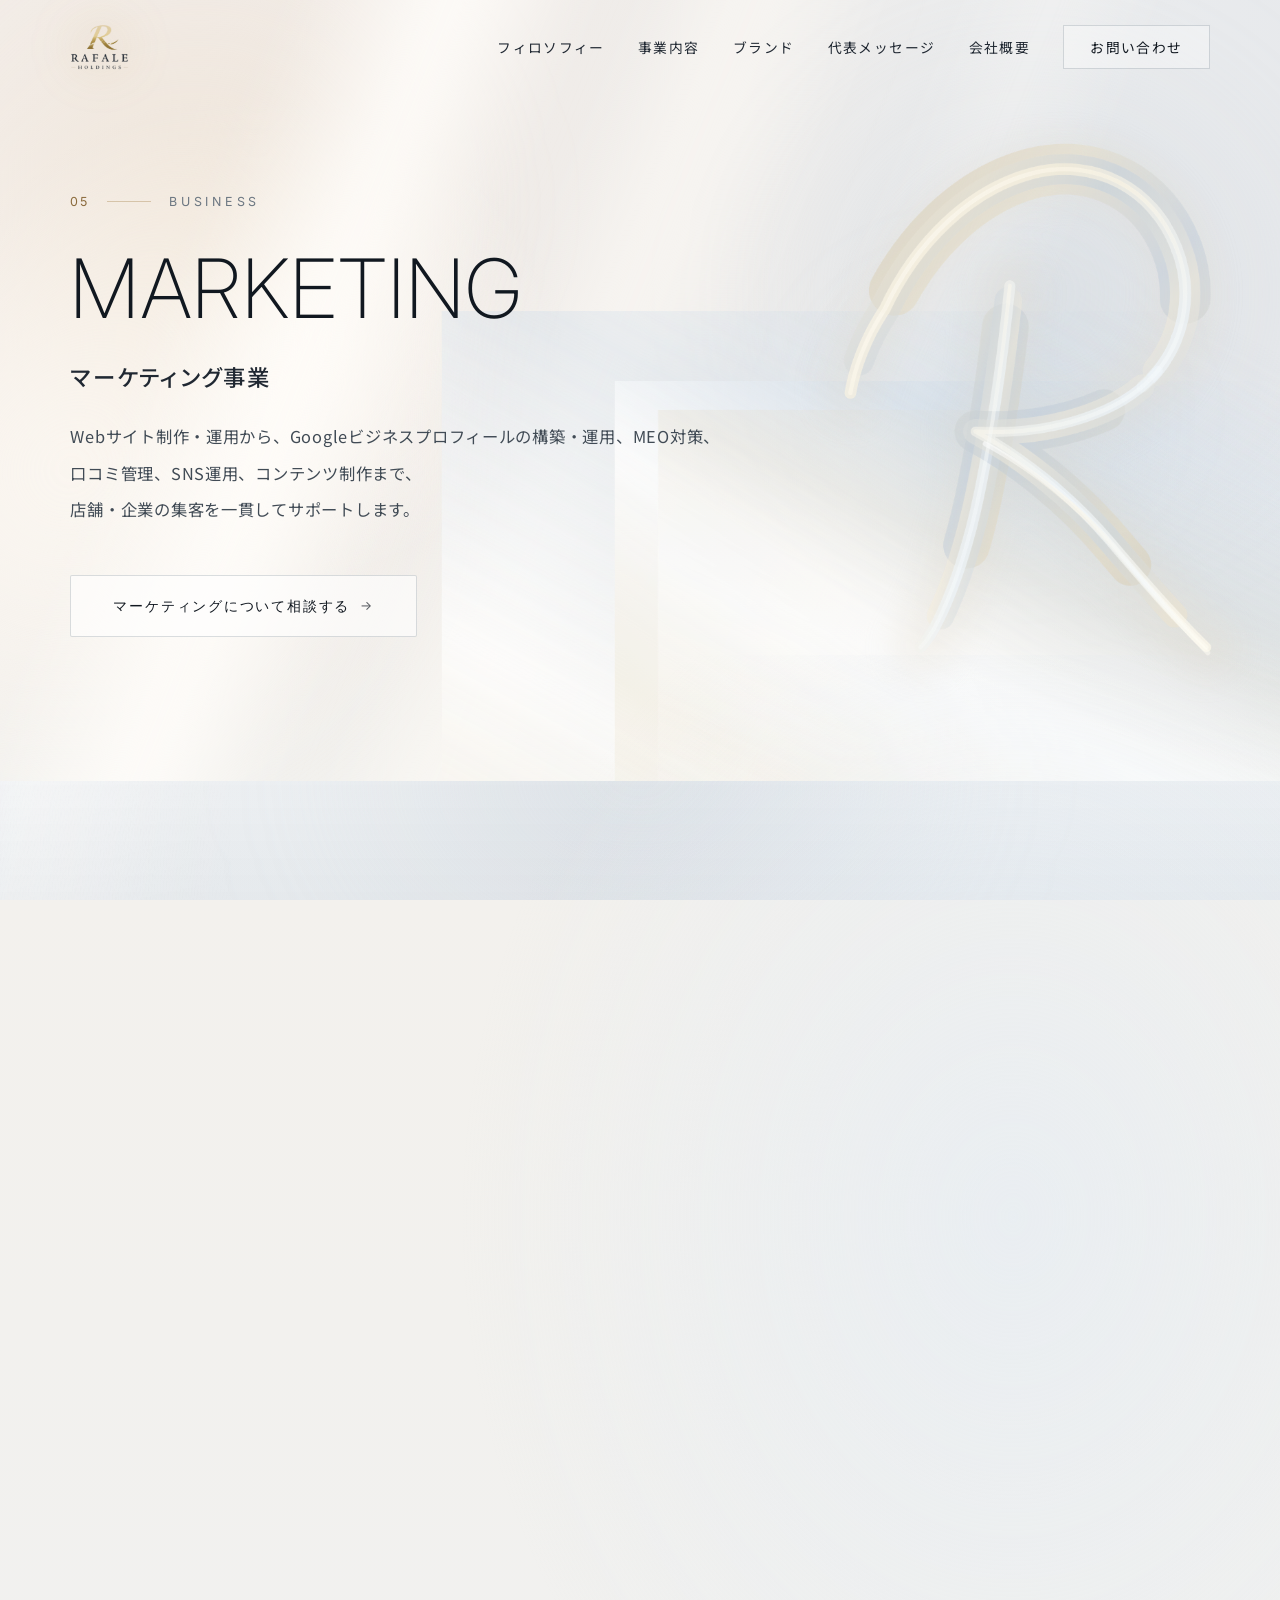
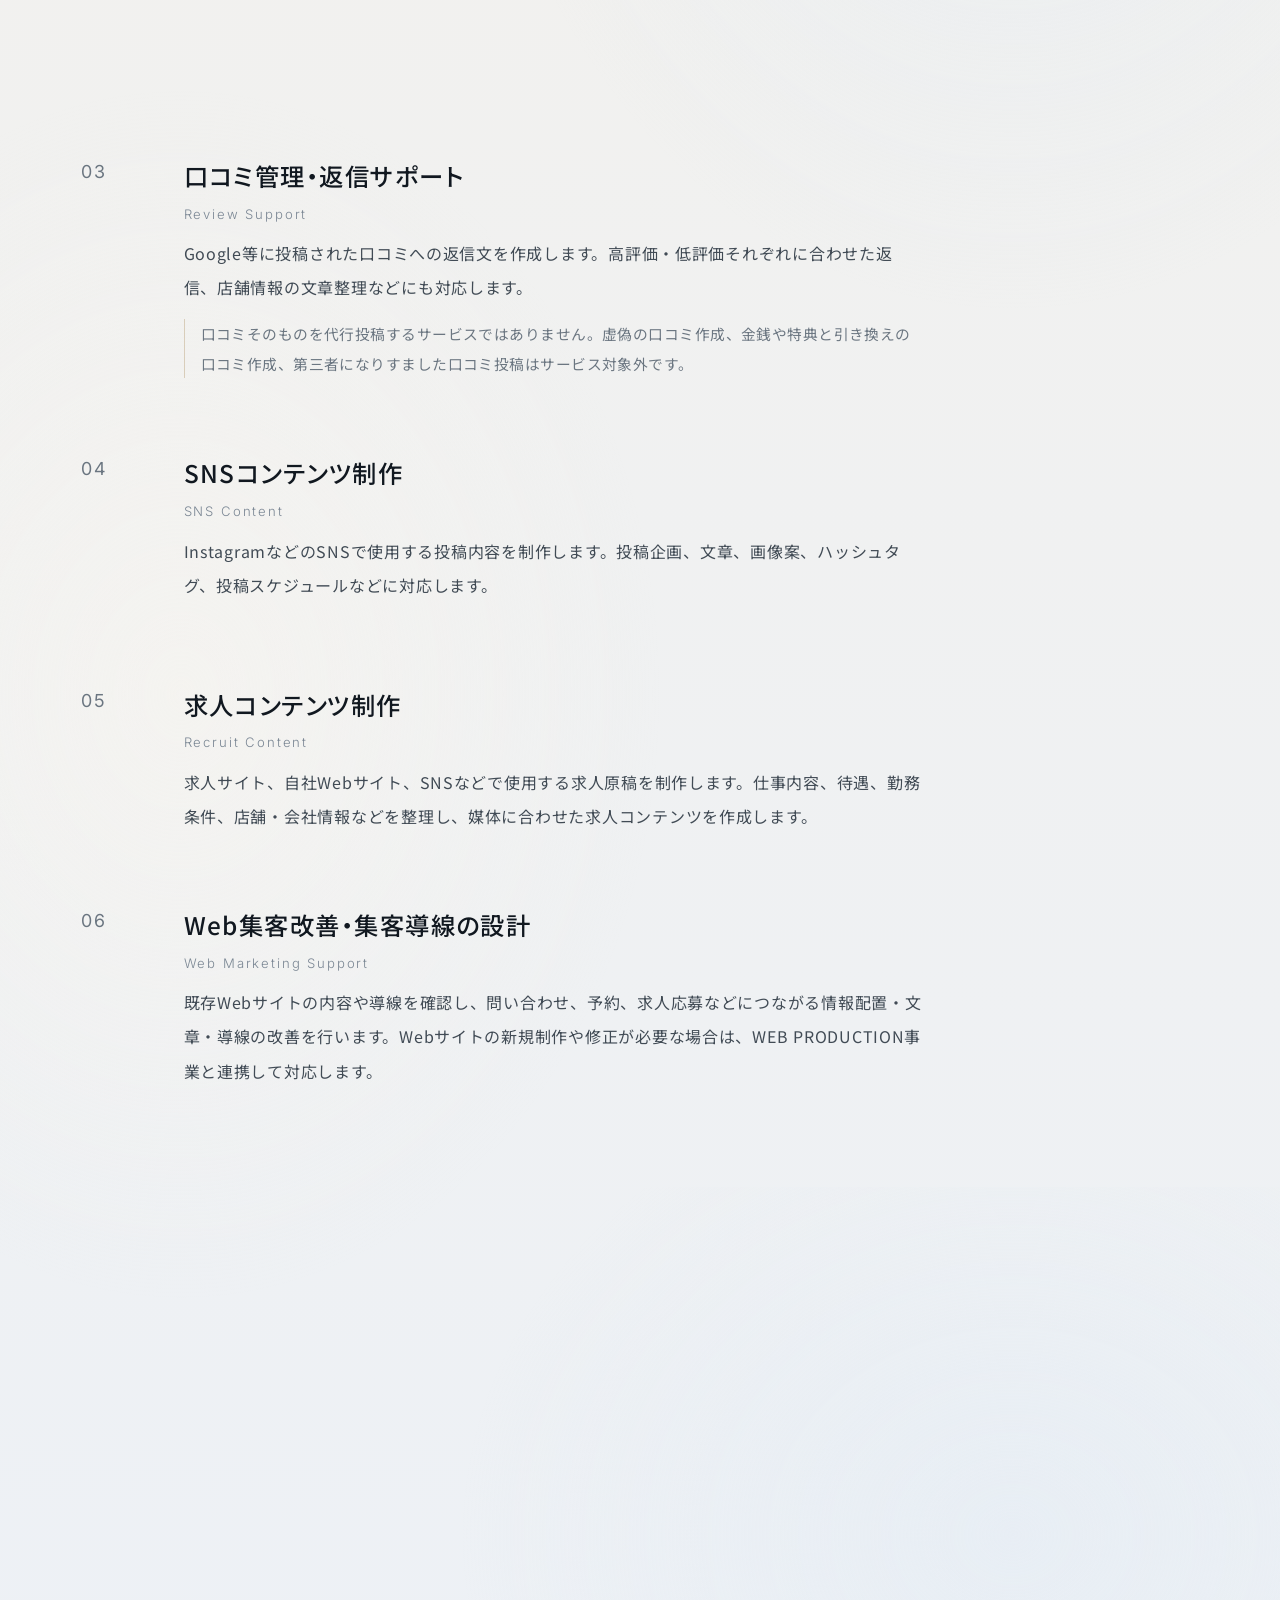
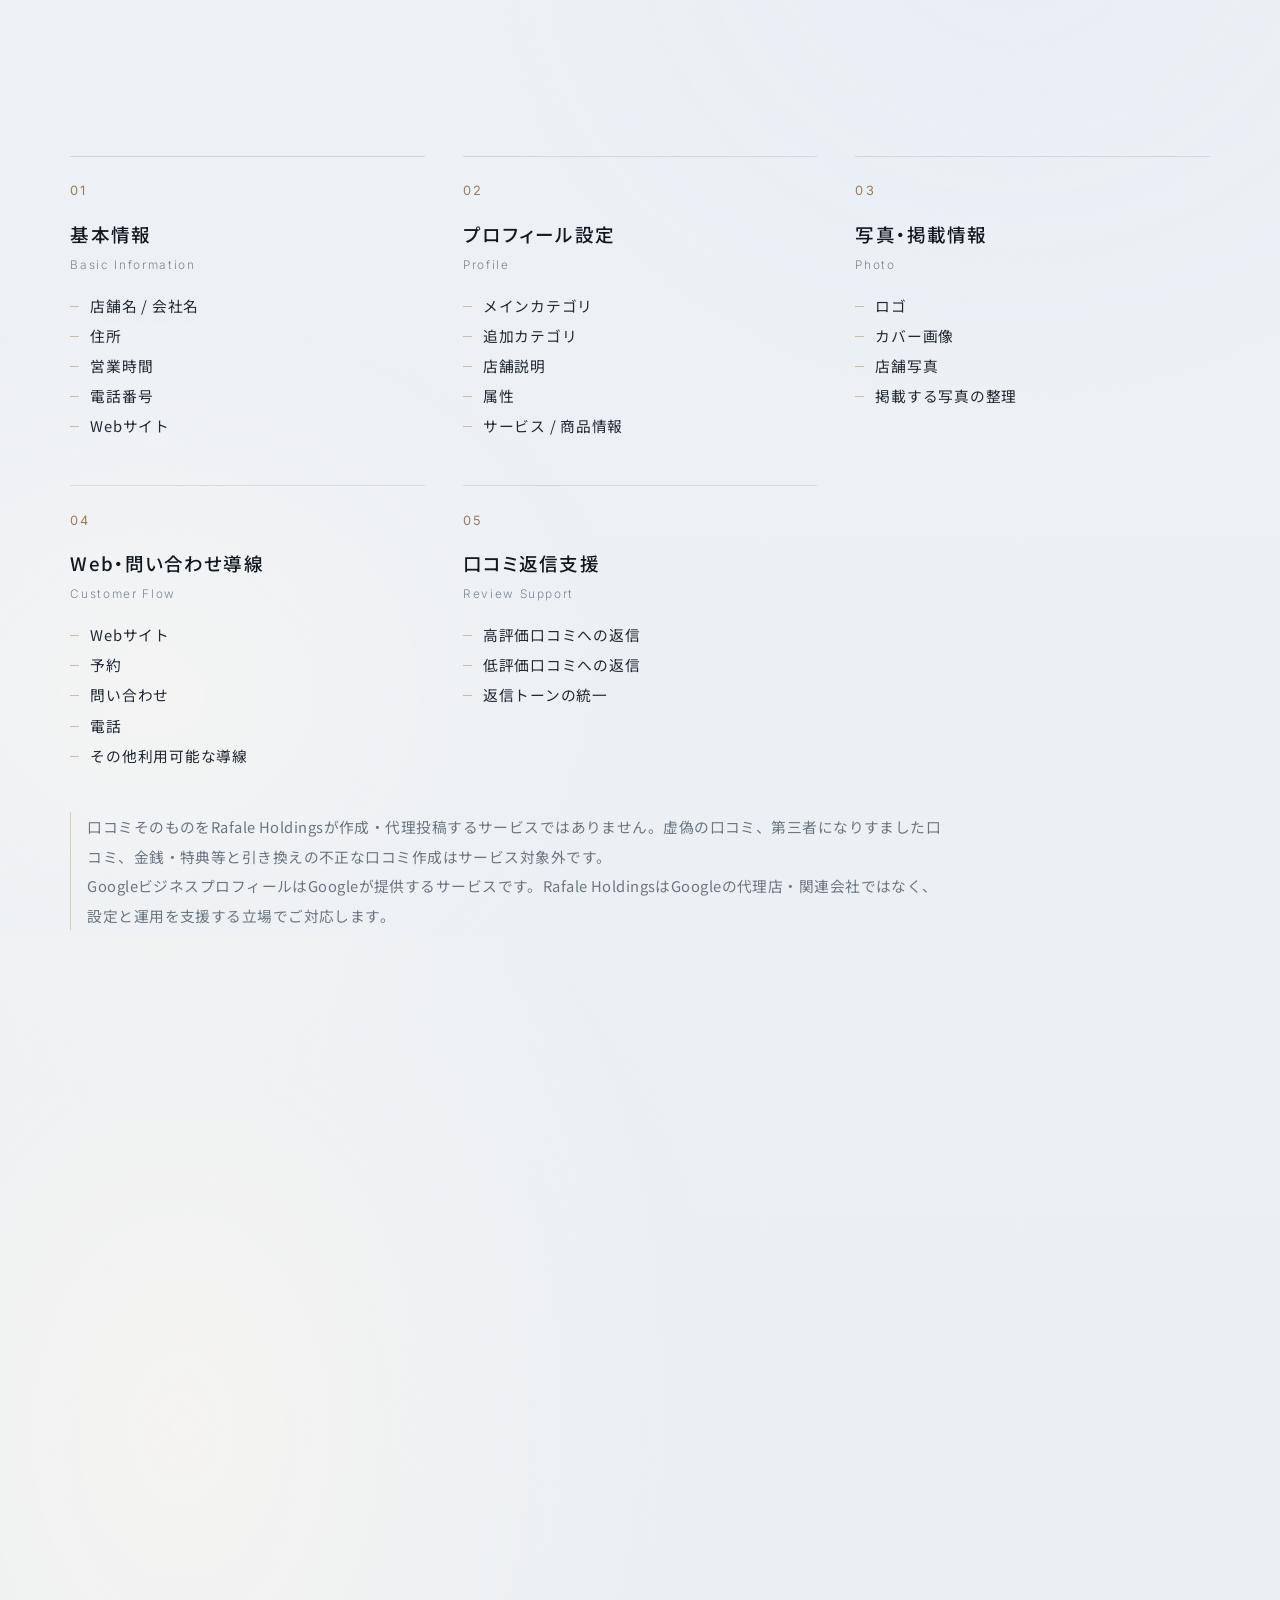
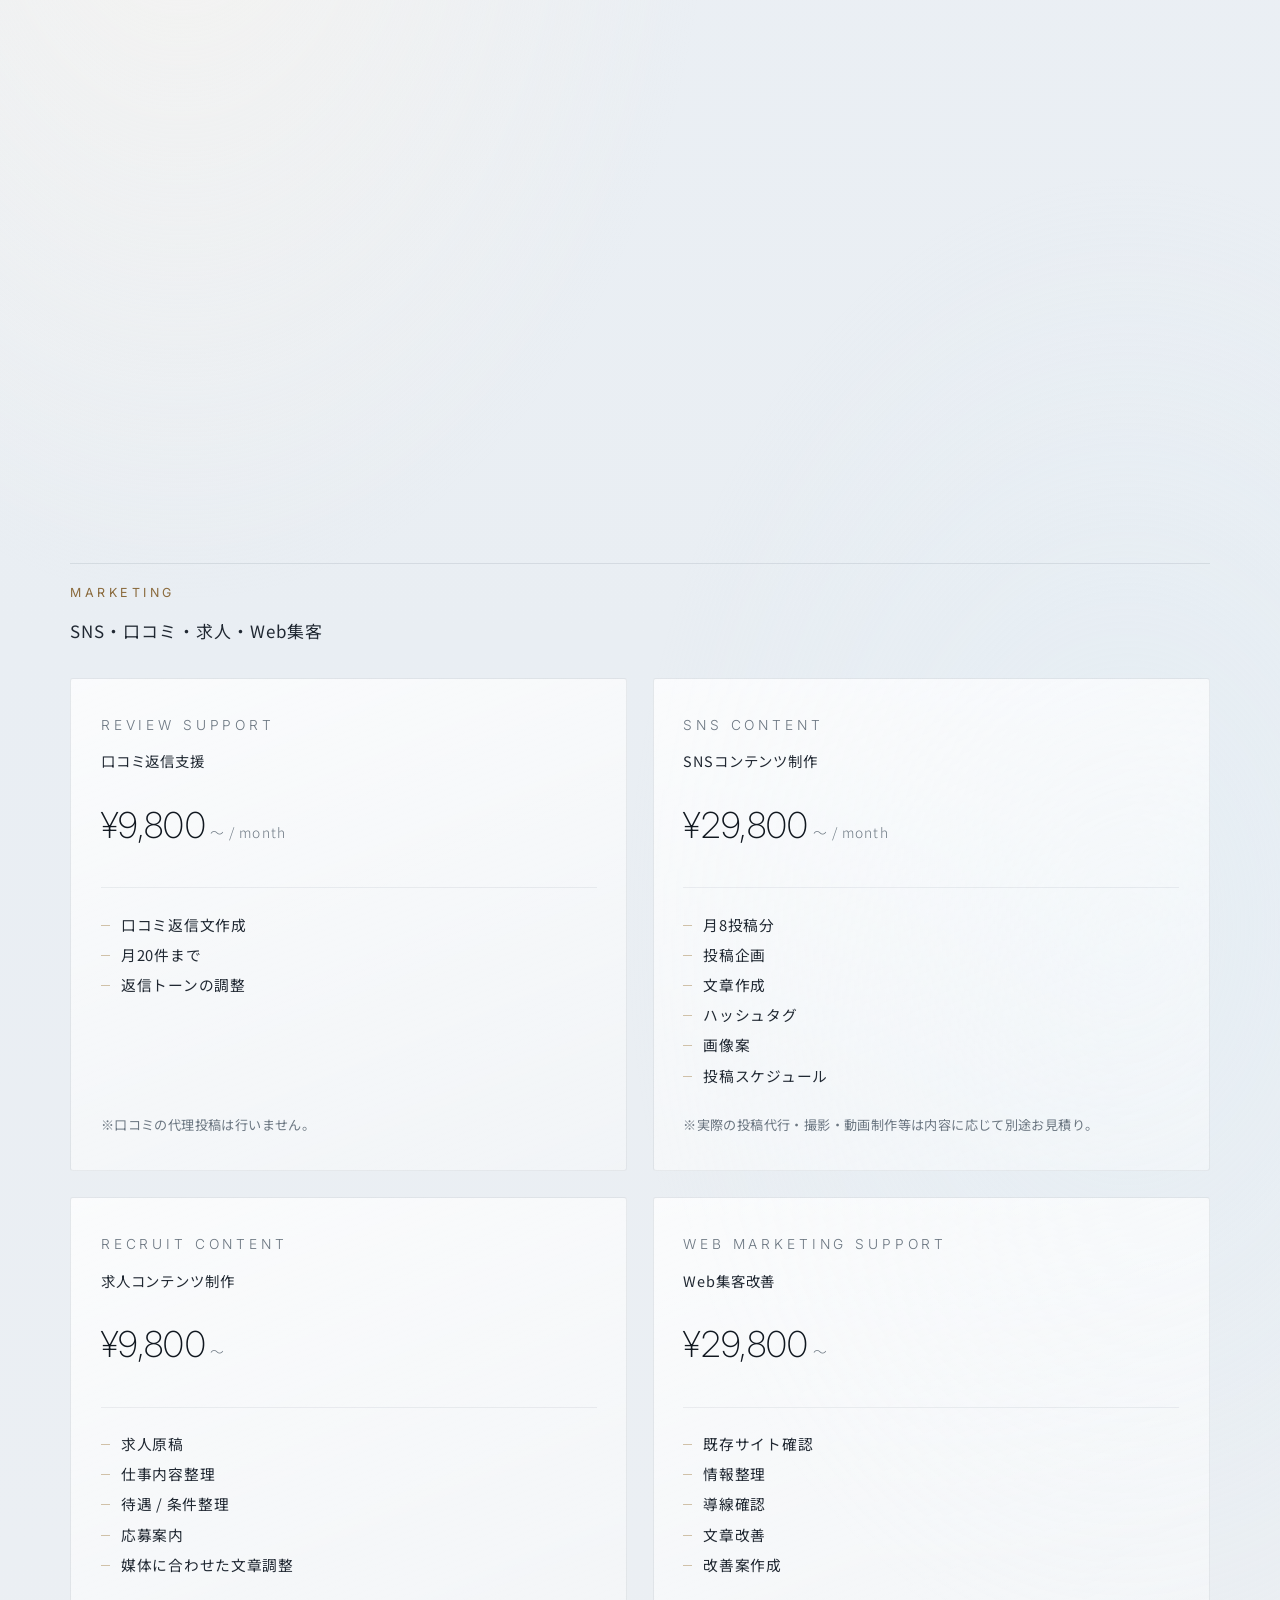
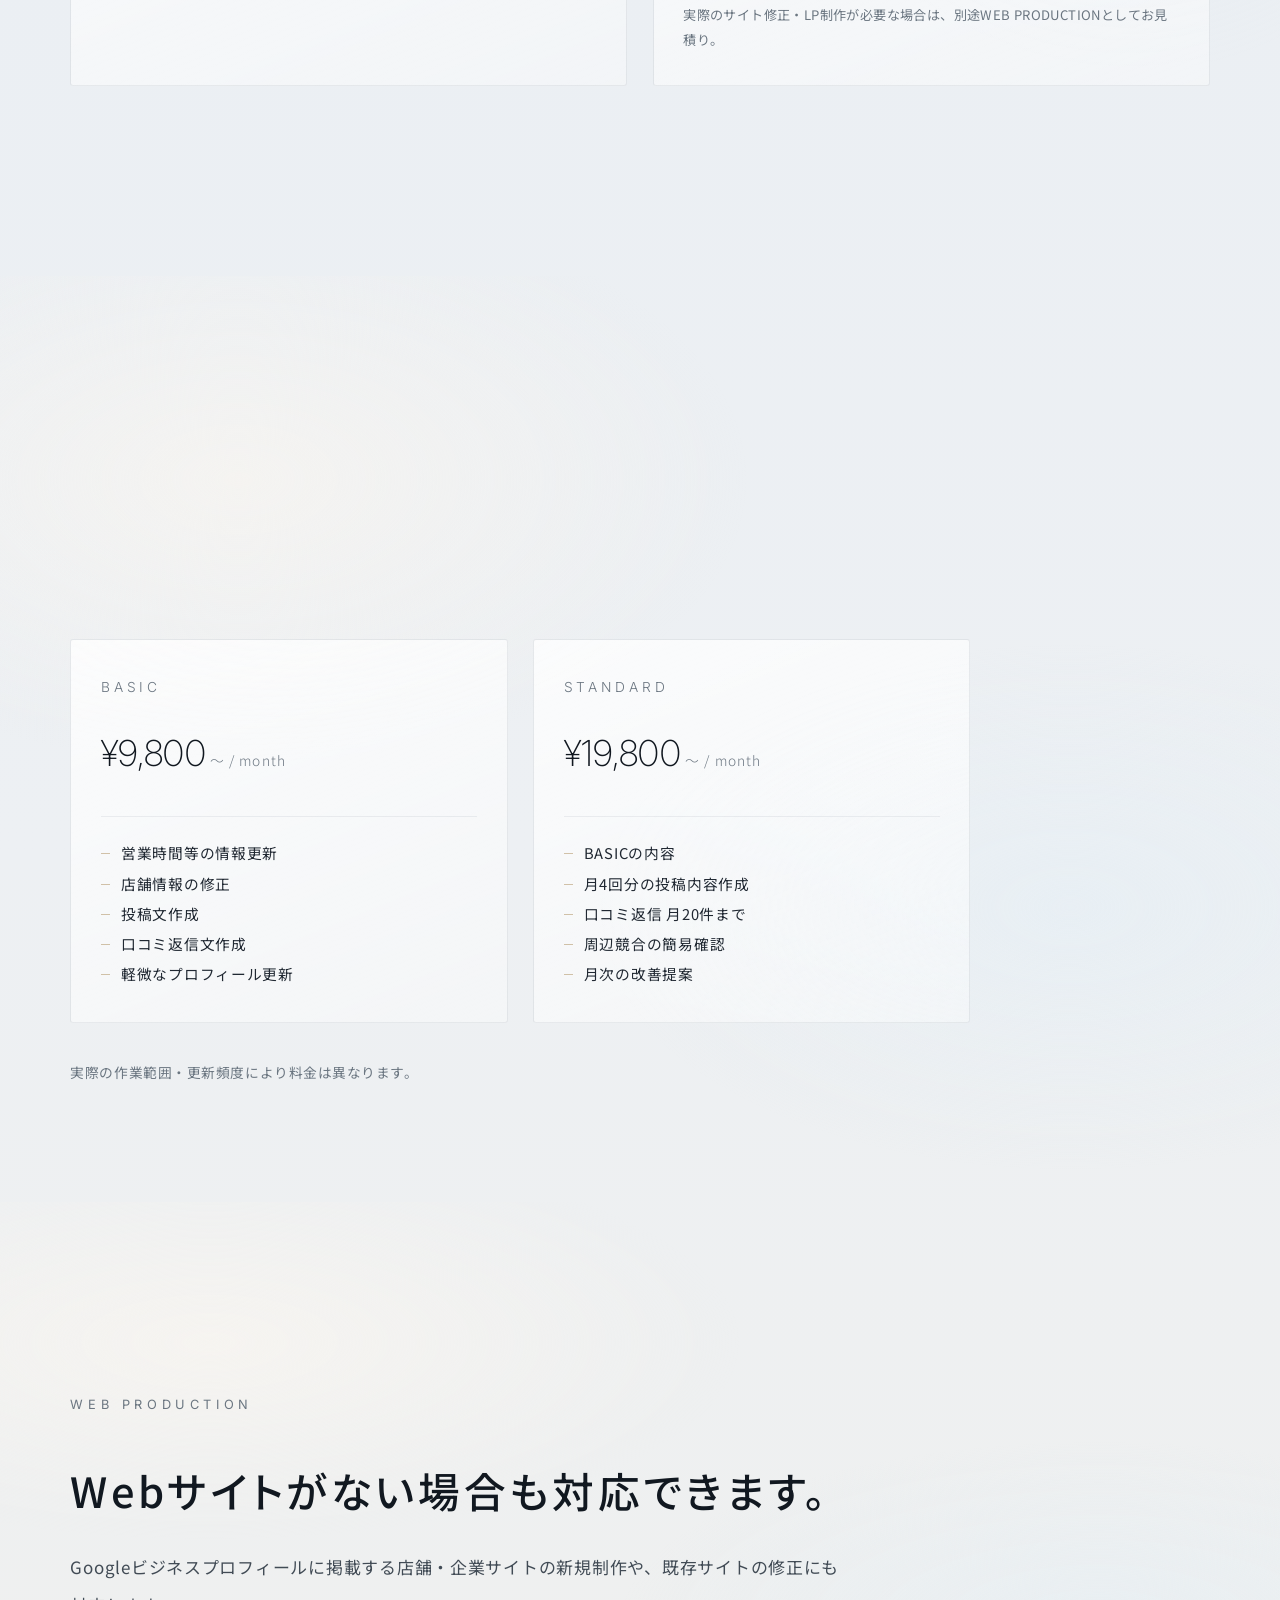
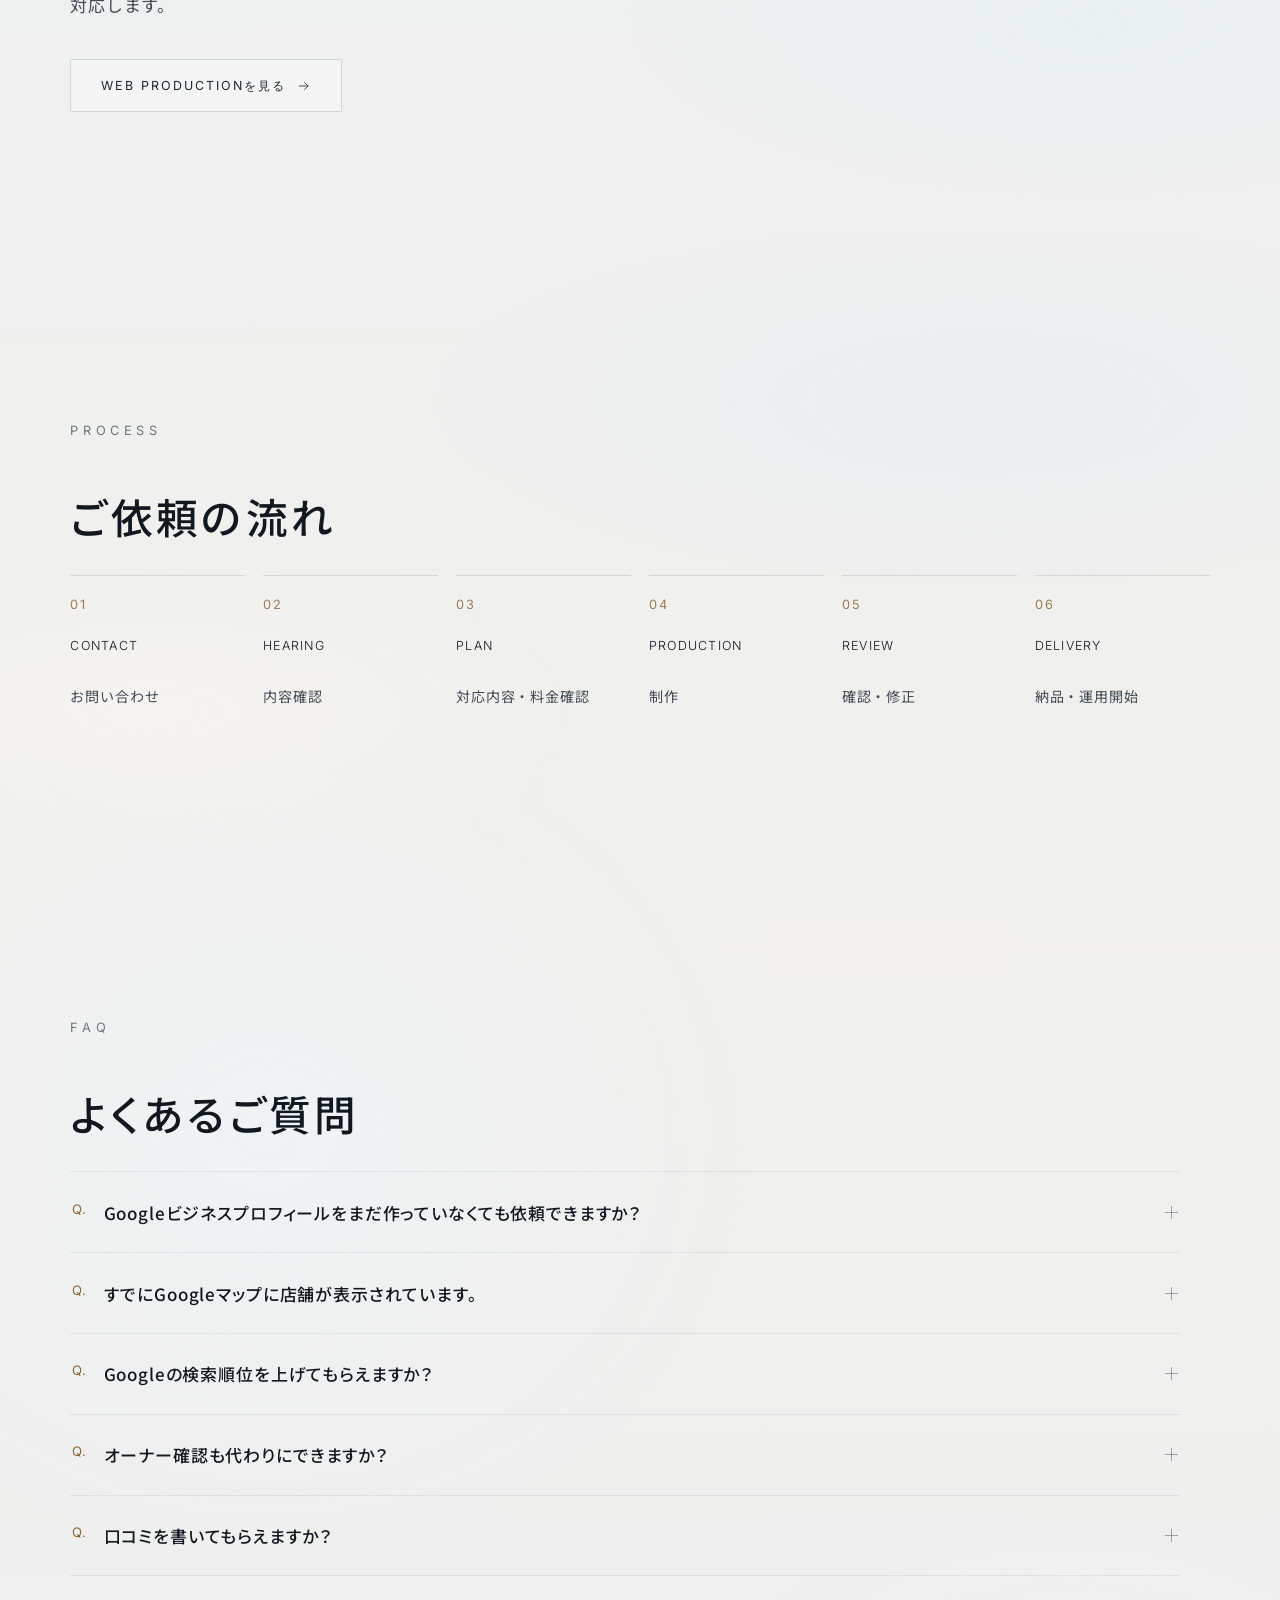
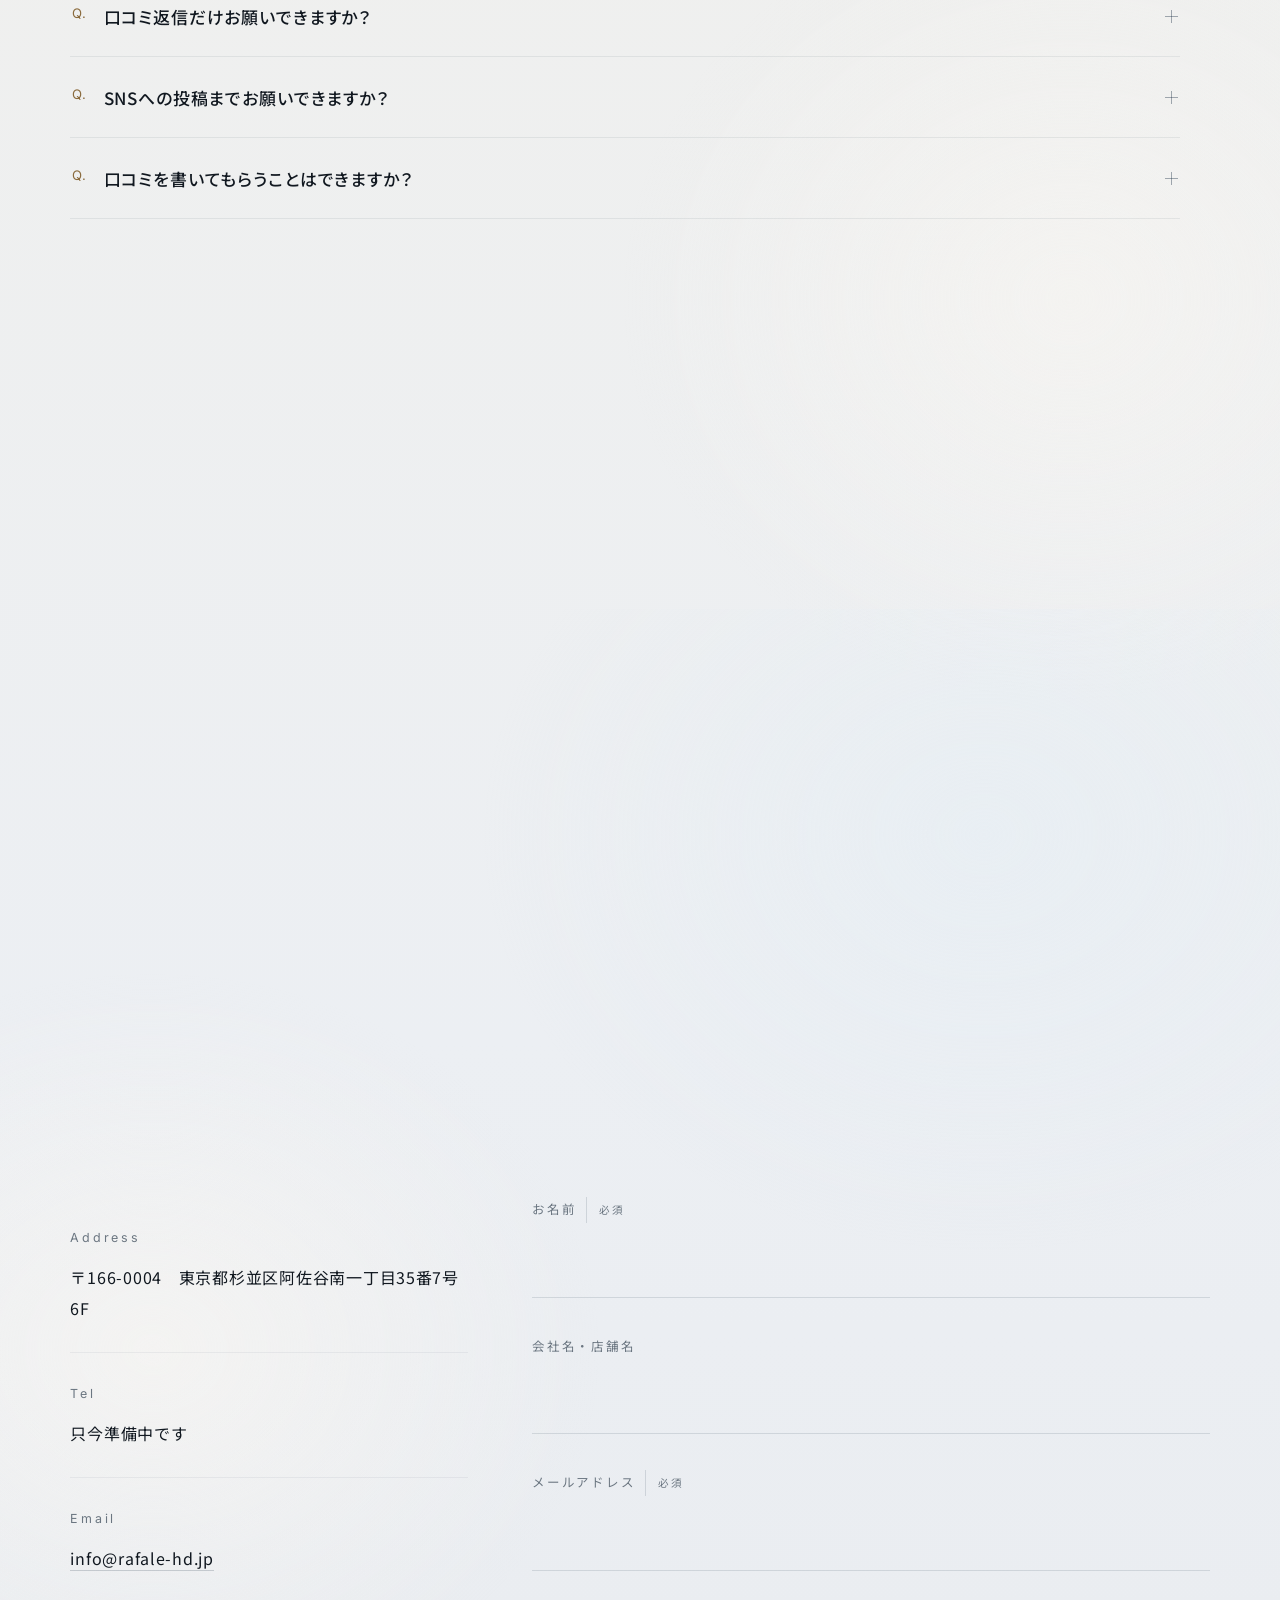
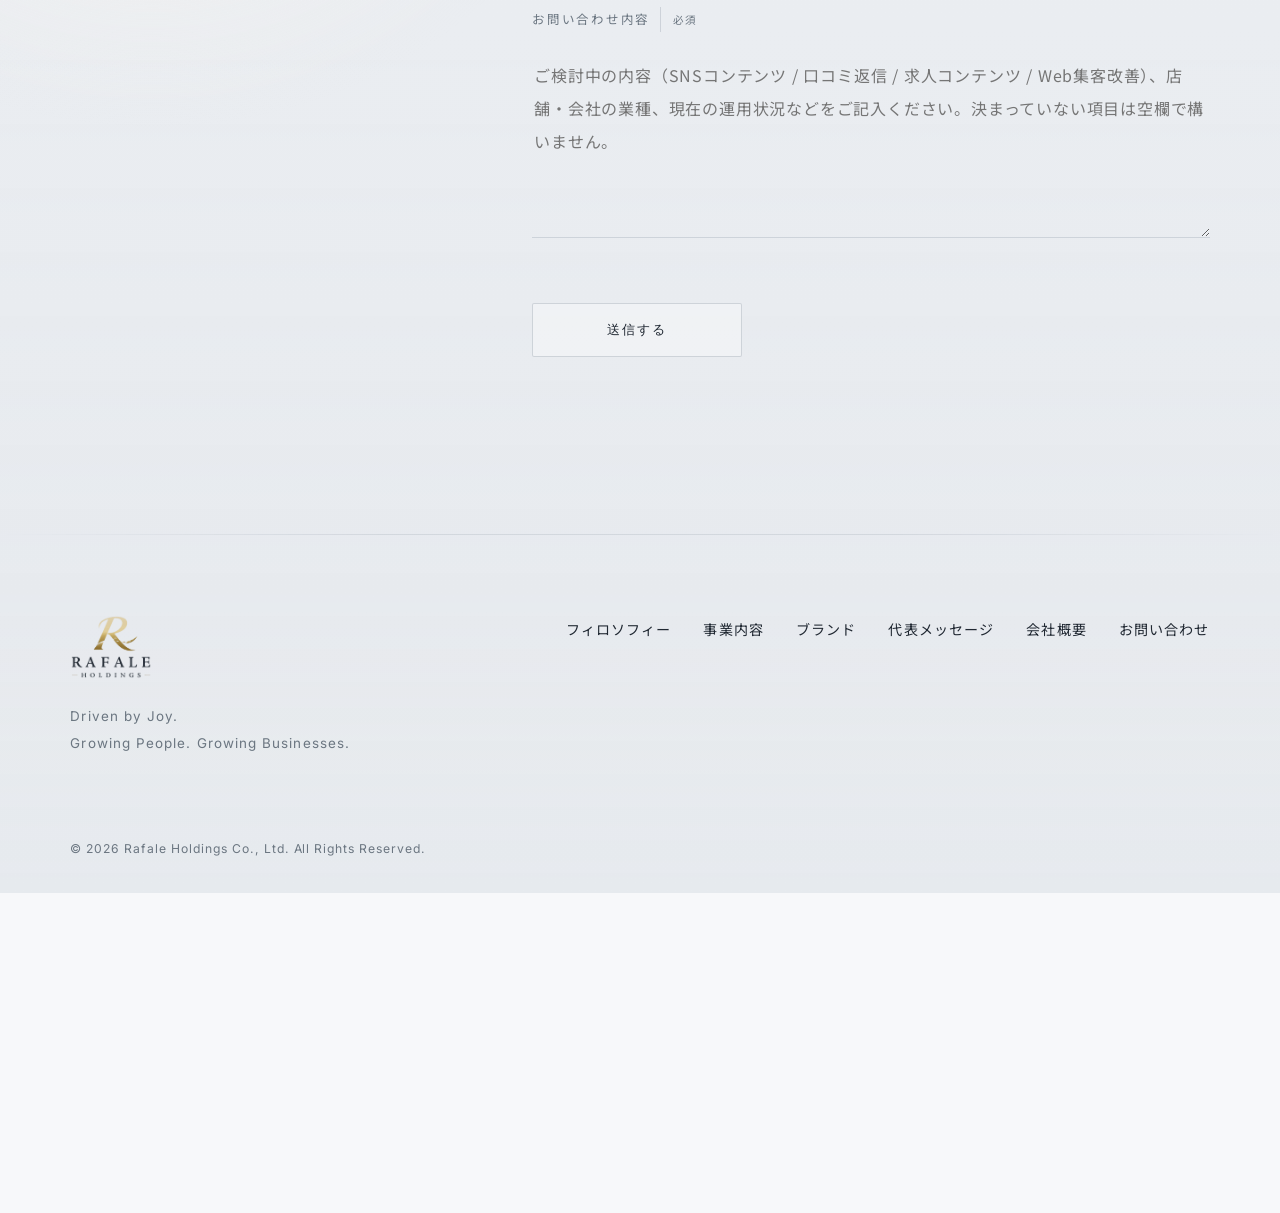
==== business/marketing.html @ e39297be "Add the MARKETING and STORE DEVELOPMENT pages, and stop the hero fonts shifting the page BUSINESS 04" ====
<!DOCTYPE html>
<html lang="ja">
<head>
<meta charset="UTF-8">
<meta name="viewport" content="width=device-width, initial-scale=1.0">
<title>マーケティング支援 | Rafale Holdings株式会社</title>
<meta name="description" content="Rafale Holdings株式会社のマーケティング支援。Googleビジネスプロフィールの初期設定・運用、MEO対策、SNSコンテンツ、口コミ返信、求人コンテンツ、Web集客改善などに対応します。">
<meta name="robots" content="index, follow">
<meta name="theme-color" content="#F7F8FA">
<meta name="color-scheme" content="light">

<link rel="canonical" href="https://rafale-hd.jp/business/marketing">

<meta property="og:type" content="website">
<meta property="og:site_name" content="Rafale Holdings株式会社">
<meta property="og:title" content="マーケティング支援 | Rafale Holdings株式会社">
<meta property="og:description" content="Googleビジネスプロフィールの初期設定・運用、MEO対策、SNSコンテンツ、口コミ返信、求人コンテンツ、Web集客改善などに対応します。">
<meta property="og:url" content="https://rafale-hd.jp/business/marketing">
<meta property="og:image" content="https://rafale-hd.jp/img/ogp-hero.jpg?v=1">
<meta property="og:image:width" content="1200">
<meta property="og:image:height" content="630">
<meta property="og:image:type" content="image/jpeg">
<meta property="og:image:alt" content="Rafale Holdings株式会社 - マーケティング支援">
<meta property="og:locale" content="ja_JP">
<meta name="twitter:card" content="summary_large_image">
<meta name="twitter:title" content="マーケティング支援 | Rafale Holdings株式会社">
<meta name="twitter:description" content="Googleビジネスプロフィールの初期設定・運用、MEO対策、SNSコンテンツ、口コミ返信、求人コンテンツ、Web集客改善などに対応します。">
<meta name="twitter:image" content="https://rafale-hd.jp/img/ogp-hero.jpg?v=1">
<meta name="twitter:image:alt" content="Rafale Holdings株式会社 - マーケティング支援">

<link rel="icon" type="image/png" sizes="32x32" href="/img/favicon-32.png?v=2">
<link rel="icon" type="image/png" sizes="16x16" href="/img/favicon-16.png?v=2">
<link rel="apple-touch-icon" sizes="180x180" href="/img/apple-touch-icon.png?v=2">
<link rel="manifest" href="/site.webmanifest">
<meta name="apple-mobile-web-app-title" content="Rafale Holdings">
<meta name="apple-mobile-web-app-capable" content="yes">
<meta name="apple-mobile-web-app-status-bar-style" content="black-translucent">

<link rel="preconnect" href="https://fonts.googleapis.com">
<link rel="preconnect" href="https://fonts.gstatic.com" crossorigin>
<link href="https://fonts.googleapis.com/css2?family=Inter:wght@100;200;300;400;500&family=Noto+Sans+JP:wght@200;300;400;500&display=swap" rel="stylesheet">
<!-- 読み込む順番に意味があります。
     1) style.css          … サイト共通（色・文字・余白・罫線・ヘッダー・フッター・R）
     2) business-detail.css … 事業詳細ページ共通（HEROの2カラム、Rの置き方、料金カード、
                              PROCESS、FAQ など）。WEB PRODUCTION と同じものを
                              そのまま使うので、2ページのデザインは必ず揃います。
     3) marketing.css      … このページだけの差分（4枚の料金カード、注意書き など）
     ※ business-detail.css は書き換えていません。変更が必要な箇所は
        marketing.css 側で .mk-page を付けて上書きしています。 -->
<link rel="stylesheet" href="/css/style.css?v=57">
<link rel="stylesheet" href="/css/business-detail.css?v=1">
<link rel="stylesheet" href="/css/marketing.css?v=6">

<script type="application/ld+json">
{
  "@context": "https://schema.org",
  "@type": "Service",
  "name": "マーケティング支援",
  "serviceType": "マーケティング支援",
  "url": "https://rafale-hd.jp/business/marketing",
  "description": "Googleビジネスプロフィールの初期設定・運用、MEO対策、SNSコンテンツ、口コミ返信、求人コンテンツ、Web集客改善などに対応します。",
  "areaServed": "JP",
  "provider": {
    "@type": "Organization",
    "name": "Rafale Holdings株式会社",
    "url": "https://rafale-hd.jp/",
    "email": "info@rafale-hd.jp"
  },
  "offers": [
    { "@type": "Offer", "name": "GBP LIGHT｜Googleビジネスプロフィール 基本設定", "description": "新規登録サポート、基本情報・営業時間・電話番号・Webサイト・カテゴリ設定・店舗説明。",
      "priceSpecification": { "@type": "PriceSpecification", "minPrice": "14800", "priceCurrency": "JPY", "valueAddedTaxIncluded": false } },
    { "@type": "Offer", "name": "GBP STANDARD｜Googleビジネスプロフィール 初期設定・情報整備", "description": "LIGHTの内容に加え、店舗説明文の作成/調整、カテゴリ確認、サービス/商品情報、写真掲載の整理、属性設定、Web/予約/問い合わせ導線、公開後の表示確認。",
      "priceSpecification": { "@type": "PriceSpecification", "minPrice": "29800", "priceCurrency": "JPY", "valueAddedTaxIncluded": false } },
    { "@type": "Offer", "name": "GBP PREMIUM｜Googleビジネスプロフィール 初期設定・運用準備", "description": "STANDARDの内容に加え、周辺競合の簡易確認、投稿内容の初期設計、口コミ返信テンプレート、よくある質問の整理、初月の運用方針。",
      "priceSpecification": { "@type": "PriceSpecification", "minPrice": "49800", "priceCurrency": "JPY", "valueAddedTaxIncluded": false } },
    { "@type": "Offer", "name": "MONTHLY BASIC｜Googleビジネスプロフィール運用", "description": "営業時間等の情報更新、店舗情報の修正、投稿文作成、口コミ返信文作成、軽微なプロフィール更新。",
      "priceSpecification": { "@type": "UnitPriceSpecification", "minPrice": "9800", "priceCurrency": "JPY", "valueAddedTaxIncluded": false, "unitCode": "MON", "billingDuration": 1 } },
    { "@type": "Offer", "name": "MONTHLY STANDARD｜Googleビジネスプロフィール運用", "description": "BASICの内容に加え、月4回分の投稿内容作成、口コミ返信 月20件まで、周辺競合の簡易確認、月次の改善提案。",
      "priceSpecification": { "@type": "UnitPriceSpecification", "minPrice": "19800", "priceCurrency": "JPY", "valueAddedTaxIncluded": false, "unitCode": "MON", "billingDuration": 1 } },
    { "@type": "Offer", "name": "口コミ返信支援", "description": "口コミへの返信文作成（月20件まで）、返信トーンの調整。",
      "priceSpecification": { "@type": "UnitPriceSpecification", "minPrice": "9800", "priceCurrency": "JPY", "valueAddedTaxIncluded": false, "unitCode": "MON", "billingDuration": 1 } },
    { "@type": "Offer", "name": "SNSコンテンツ制作", "description": "月8投稿分の投稿企画・文章作成・ハッシュタグ・画像案・投稿スケジュール。",
      "priceSpecification": { "@type": "UnitPriceSpecification", "minPrice": "29800", "priceCurrency": "JPY", "valueAddedTaxIncluded": false, "unitCode": "MON", "billingDuration": 1 } },
    { "@type": "Offer", "name": "求人コンテンツ制作", "description": "求人原稿の作成、仕事内容・待遇/条件の整理、応募案内、媒体に合わせた文章調整。",
      "priceSpecification": { "@type": "PriceSpecification", "minPrice": "9800", "priceCurrency": "JPY", "valueAddedTaxIncluded": false } },
    { "@type": "Offer", "name": "Web集客改善", "description": "既存サイト確認、情報整理、導線確認、文章改善、改善案作成。",
      "priceSpecification": { "@type": "PriceSpecification", "minPrice": "29800", "priceCurrency": "JPY", "valueAddedTaxIncluded": false } }
  ]
}
</script>
<script type="application/ld+json">
{
  "@context": "https://schema.org",
  "@type": "BreadcrumbList",
  "itemListElement": [
    { "@type": "ListItem", "position": 1, "name": "ホーム", "item": "https://rafale-hd.jp/" },
    { "@type": "ListItem", "position": 2, "name": "事業内容", "item": "https://rafale-hd.jp/#business" },
    { "@type": "ListItem", "position": 3, "name": "マーケティング支援", "item": "https://rafale-hd.jp/business/marketing" }
  ]
}
</script>
<script type="application/ld+json">
{
  "@context": "https://schema.org",
  "@type": "FAQPage",
  "mainEntity": [
    { "@type": "Question", "name": "Googleビジネスプロフィールをまだ作っていなくても依頼できますか？",
      "acceptedAnswer": { "@type": "Answer", "text": "はい。新規登録の段階からご相談いただけます。" } },
    { "@type": "Question", "name": "すでにGoogleマップに店舗が表示されています。",
      "acceptedAnswer": { "@type": "Answer", "text": "既存プロフィールの内容確認や情報整理についても対応可能です。" } },
    { "@type": "Question", "name": "Googleの検索順位を上げてもらえますか？",
      "acceptedAnswer": { "@type": "Answer", "text": "プロフィール内容や情報の整理・改善には対応しますが、Google検索やGoogleマップ上の掲載順位を保証するサービスではありません。" } },
    { "@type": "Question", "name": "オーナー確認も代わりにできますか？",
      "acceptedAnswer": { "@type": "Answer", "text": "設定についてサポートしますが、Googleの本人確認・オーナー確認の方法によっては、お客様ご自身での操作が必要です。" } },
    { "@type": "Question", "name": "口コミを書いてもらえますか？",
      "acceptedAnswer": { "@type": "Answer", "text": "口コミそのものの作成・代理投稿は行っていません。実際に投稿された口コミへの返信文作成に対応します。" } },
    { "@type": "Question", "name": "口コミ返信だけお願いできますか？",
      "acceptedAnswer": { "@type": "Answer", "text": "はい。口コミ返信のみの継続支援にも対応します。" } },
    { "@type": "Question", "name": "SNSへの投稿までお願いできますか？",
      "acceptedAnswer": { "@type": "Answer", "text": "基本プランは投稿内容の制作です。実際の投稿代行については、アカウントや運用内容を確認したうえでご相談となります。" } },
    { "@type": "Question", "name": "口コミを書いてもらうことはできますか？",
      "acceptedAnswer": { "@type": "Answer", "text": "口コミそのものの作成・代理投稿は行っていません。店舗に投稿された口コミへの返信文作成に対応します。" } },
    { "@type": "Question", "name": "低評価の口コミにも対応できますか？",
      "acceptedAnswer": { "@type": "Answer", "text": "はい。口コミ内容を確認し、店舗側の状況を伺ったうえで返信文を作成します。" } },
    { "@type": "Question", "name": "求人原稿だけでも依頼できますか？",
      "acceptedAnswer": { "@type": "Answer", "text": "はい。求人原稿のみのご依頼にも対応します。" } },
    { "@type": "Question", "name": "ホームページも一緒にお願いできますか？",
      "acceptedAnswer": { "@type": "Answer", "text": "はい。Webサイト制作・LP制作・既存サイト修正については、WEB PRODUCTIONで対応します。" } },
    { "@type": "Question", "name": "毎月お願いすることはできますか？",
      "acceptedAnswer": { "@type": "Answer", "text": "はい。SNSコンテンツや口コミ返信など、継続的な運用についてもご相談いただけます。" } }
  ]
}
</script>
</head>
<body class="bd-page mk-page">

<a href="#main-content" class="skip-link">本文へスキップ</a>
<div class="scroll-progress" id="scroll-progress" aria-hidden="true"></div>

<div class="page-tone" aria-hidden="true"></div>

<!-- FIELD ― TOP・WEB PRODUCTION と同じ固定背景 -->
<div class="field" aria-hidden="true">
  <div class="field-sky"></div>
  <div class="field-daylight"></div>
  <div class="field-lamps">
    <span class="field-lamp field-lamp--a"></span>
    <span class="field-lamp field-lamp--b"></span>
    <span class="field-lamp field-lamp--c"></span>
    <span class="field-pane"></span>
  </div>
  <div class="field-silk">
    <span class="field-silk-band field-silk-band--1"></span>
    <span class="field-silk-band field-silk-band--2"></span>
    <span class="field-silk-band field-silk-band--3"></span>
  </div>
  <div class="field-floor"></div>
</div>

<header class="site-header" id="site-header">
  <div class="header-inner">
    <a href="/" class="logo" aria-label="Rafale Holdings 株式会社 トップへ">
      <img src="/img/logo-light.png?v=1" alt="Rafale Holdings" class="logo-img" width="736" height="575" decoding="async">
    </a>
    <nav class="main-nav" id="main-nav" aria-label="メインナビゲーション">
      <ul>
        <li><a href="/#philosophy" class="nav-link">フィロソフィー</a></li>
        <li><a href="/#business" class="nav-link">事業内容</a></li>
        <li><a href="/#brands" class="nav-link">ブランド</a></li>
        <li><a href="/#message" class="nav-link">代表メッセージ</a></li>
        <li><a href="/#company" class="nav-link">会社概要</a></li>
        <li><a href="#contact" class="nav-link nav-cta">お問い合わせ</a></li>
      </ul>
    </nav>
    <button class="hamburger" id="hamburger" aria-label="メニューを開く" aria-expanded="false" aria-controls="main-nav">
      <span></span><span></span><span></span>
    </button>
  </div>
</header>

<main id="main-content">

  <!-- ============================ HERO ============================
       構成・動き・Rの置き方は WEB PRODUCTION と同一。
       R の SVG と描画CSSは index.html のものをそのまま複製している
       （新しいRや別のオブジェクトは作っていない）。 -->
  <section class="hero bd-hero" id="top">

    <div class="hero-atmos" aria-hidden="true">
      <span class="hero-halo"></span>
      <span class="hero-tint"></span>
      <span class="hero-silver"></span>
      <span class="hero-warm"></span>
      <span class="hero-sweep"></span>
      <span class="hero-rays"></span>
    </div>

    <div class="hero-flow" aria-hidden="true">
      <span class="hero-flow-a"></span>
      <span class="hero-flow-b"></span>
      <span class="hero-flow-c"></span>
    </div>

    <div class="hero-inner">
      <div class="bd-hero-grid">

        <div class="hero-main bd-hero-main">
          <p class="bd-eyebrow">
            <span class="bd-eyebrow-num" lang="en">05</span>
            <span class="bd-eyebrow-rule" aria-hidden="true"></span>
            <a href="/#business" class="bd-eyebrow-link" lang="en">BUSINESS</a>
          </p>

          <h1 class="bd-hero-title" lang="en">
            <span class="bd-title-line"><span class="bd-title-in">MARKETING</span></span>
          </h1>

          <p class="bd-hero-sub">マーケティング事業</p>

          <!-- 文節ごとに span で区切ってある（CSSで inline-block）。
               画面幅がどこであっても文節の途中で折り返さないので、
               「…構築・運」／「用、」のような不自然な改行が出ない。
               スマホでは通常の折り返しに戻す（marketing.css 参照）。 -->
          <p class="bd-hero-desc mk-hero-desc mk-clause">
            <span>Webサイト制作・運用から、</span><span>Googleビジネスプロフィールの構築・運用、</span><span>MEO対策、</span><span>口コミ管理、</span><span>SNS運用、</span><span>コンテンツ制作まで、</span><span>店舗・企業の集客を一貫してサポートします。</span>
          </p>

          <a href="#contact" class="btn hero-cta bd-hero-cta">マーケティングについて相談する</a>
        </div>

        <!-- TOP・WEB PRODUCTION と同じ Signature R -->
        <div class="hero-sign bd-hero-sign" aria-hidden="true">
          <svg class="r-sign" viewBox="0 0 540 730" fill="none" preserveAspectRatio="xMidYMid meet" role="presentation">
            <defs>
              <path id="r-main" pathLength="1000"
                    d="M 18 336
                       C 24 300, 40 256, 68 214
                       C 112 120, 190 40, 284 16
                       C 374 -6, 458 38, 492 124
                       C 520 194, 502 272, 448 322
                       C 396 370, 300 398, 200 392
                       C 268 428, 340 486, 396 552
                       C 442 606, 492 664, 536 706"/>
              <path id="r-stem" pathLength="1000"
                    d="M 250 180
                       C 240 280, 226 380, 208 470
                       C 192 552, 168 626, 140 678
                       C 132 692, 126 700, 120 706"/>
              <path id="r-hair" pathLength="1000"
                    d="M 214 410
                       C 282 446, 352 502, 406 566
                       C 450 618, 496 672, 538 714"/>

              <linearGradient id="ink-body" x1="0.08" y1="0" x2="0.92" y2="1">
                <stop offset="0"    stop-color="#C9B994"/>
                <stop offset="0.26" stop-color="#E8DCBE"/>
                <stop offset="0.52" stop-color="#B8C7D8"/>
                <stop offset="0.78" stop-color="#E3D5B4"/>
                <stop offset="1"    stop-color="#C4B393"/>
              </linearGradient>
              <linearGradient id="ink-mid" x1="0.16" y1="0.06" x2="0.86" y2="0.96">
                <stop offset="0"    stop-color="#F2E8D2"/>
                <stop offset="0.28" stop-color="#BECDDD"/>
                <stop offset="0.55" stop-color="#F5EDDB"/>
                <stop offset="0.8"  stop-color="#C6D4E3"/>
                <stop offset="1"    stop-color="#EFE4CC"/>
              </linearGradient>
              <linearGradient id="ink-core" x1="0" y1="0" x2="1" y2="1">
                <stop offset="0"    stop-color="#FFFCF3"/>
                <stop offset="0.3"  stop-color="#F8F0DC"/>
                <stop offset="0.62" stop-color="#EDF4FA"/>
                <stop offset="1"    stop-color="#FFFAEC"/>
              </linearGradient>
              <linearGradient id="ink-hl" x1="0.1" y1="0" x2="0.9" y2="1">
                <stop offset="0"    stop-color="#FFFFFF"/>
                <stop offset="0.34" stop-color="#FFF7E4"/>
                <stop offset="0.68" stop-color="#F4FAFF"/>
                <stop offset="1"    stop-color="#FFFDF4"/>
              </linearGradient>
            </defs>

            <g class="r-glow">
              <use href="#r-main"/><use href="#r-stem"/>
            </g>

            <use class="r-ink loop-body" href="#r-main"/>
            <use class="r-ink loop-mid"  href="#r-main"/>
            <use class="r-ink loop-core" href="#r-main"/>

            <use class="r-ink stem-body" href="#r-stem"/>
            <use class="r-ink stem-mid"  href="#r-stem"/>
            <use class="r-ink stem-core" href="#r-stem"/>

            <use class="r-ink leg-body" href="#r-main"/>
            <use class="r-ink leg-mid"  href="#r-main"/>
            <use class="r-ink leg-core" href="#r-main"/>

            <use class="r-ink hl-main" href="#r-main"/>
            <use class="r-ink hl-stem" href="#r-stem"/>
            <use class="r-ink hair"    href="#r-hair"/>

            <g class="r-sheen">
              <use href="#r-main"/><use href="#r-stem"/>
            </g>
          </svg>
        </div>

      </div>
    </div>
  </section>

  <!-- ============================ SERVICES ============================
       番号・罫線・余白・文字組は TOP の BUSINESS、WEB PRODUCTION の
       SERVICES と同じ組み方（.biz-list / .biz-row）。 -->
  <section class="section" id="services">
    <div class="section-inner">
      <header class="section-head">
        <p class="section-tag reveal" lang="en">SERVICES</p>
      </header>
      <h2 class="section-title reveal">対応サービス</h2>

      <ol class="biz-list">
        <li class="biz-row reveal">
          <span class="biz-num" lang="en" aria-hidden="true">01</span>
          <div class="biz-body">
            <h3 class="biz-name">Googleビジネスプロフィール 初期設定・運用支援<span class="biz-en" lang="en">Google Business Profile</span></h3>
            <p class="biz-desc">Google検索やGoogleマップに表示される店舗・会社情報の初期設定や運用を支援します。営業時間、カテゴリ、店舗説明、サービス内容、写真、Webサイト、問い合わせ導線などを整理して設定します。公開後の情報更新や口コミ返信についても対応可能です。</p>
            <p class="mk-note">
              GoogleビジネスプロフィールはGoogleが提供するサービスです。<br>
              オーナー確認等、一部の手続きはお客様による操作が必要になる場合があります。
            </p>
          </div>
        </li>

        <li class="biz-row reveal">
          <span class="biz-num" lang="en" aria-hidden="true">02</span>
          <div class="biz-body">
            <h3 class="biz-name">MEO対策<span class="biz-en" lang="en">Local SEO</span></h3>
            <p class="biz-desc">地図検索で店舗を探している人に情報が伝わるよう、カテゴリ設定、サービス・メニューの記載、写真、口コミの状況などを確認し、店舗情報を整えます。</p>
            <p class="mk-note">
              検索順位はGoogleの評価基準によって決まるため、特定の順位や上位表示を保証するものではありません。
            </p>
          </div>
        </li>

        <li class="biz-row reveal">
          <span class="biz-num" lang="en" aria-hidden="true">03</span>
          <div class="biz-body">
            <h3 class="biz-name">口コミ管理・返信サポート<span class="biz-en" lang="en">Review Support</span></h3>
            <p class="biz-desc">Google等に投稿された口コミへの返信文を作成します。高評価・低評価それぞれに合わせた返信、店舗情報の文章整理などにも対応します。</p>
            <!-- サービスの範囲。料金表とFAQにも同じ内容を書いています。 -->
            <p class="mk-note">
              口コミそのものを代行投稿するサービスではありません。虚偽の口コミ作成、金銭や特典と引き換えの口コミ作成、第三者になりすました口コミ投稿はサービス対象外です。
            </p>
          </div>
        </li>

        <li class="biz-row reveal">
          <span class="biz-num" lang="en" aria-hidden="true">04</span>
          <div class="biz-body">
            <h3 class="biz-name">SNSコンテンツ制作<span class="biz-en" lang="en">SNS Content</span></h3>
            <p class="biz-desc">InstagramなどのSNSで使用する投稿内容を制作します。投稿企画、文章、画像案、ハッシュタグ、投稿スケジュールなどに対応します。</p>
          </div>
        </li>

        <li class="biz-row reveal">
          <span class="biz-num" lang="en" aria-hidden="true">05</span>
          <div class="biz-body">
            <h3 class="biz-name">求人コンテンツ制作<span class="biz-en" lang="en">Recruit Content</span></h3>
            <p class="biz-desc">求人サイト、自社Webサイト、SNSなどで使用する求人原稿を制作します。仕事内容、待遇、勤務条件、店舗・会社情報などを整理し、媒体に合わせた求人コンテンツを作成します。</p>
          </div>
        </li>

        <li class="biz-row reveal">
          <span class="biz-num" lang="en" aria-hidden="true">06</span>
          <div class="biz-body">
            <h3 class="biz-name">Web集客改善・集客導線の設計<span class="biz-en" lang="en">Web Marketing Support</span></h3>
            <p class="biz-desc">既存Webサイトの内容や導線を確認し、問い合わせ、予約、求人応募などにつながる情報配置・文章・導線の改善を行います。Webサイトの新規制作や修正が必要な場合は、WEB PRODUCTION事業と連携して対応します。</p>
          </div>
        </li>
      </ol>
    </div>
  </section>

  <!-- ============================ GOOGLE BUSINESS PROFILE ============================
       Rafale Holdings は設定・運用を「支援する」立場。
       Google の代理店・公式パートナーではないこと、順位を保証しないことが
       読み取れる書き方にしている。Googleカラーや地図風の装飾は使わない。 -->
  <section class="section" id="gbp">
    <div class="section-inner">
      <header class="section-head">
        <p class="section-tag reveal" lang="en">GOOGLE BUSINESS PROFILE</p>
      </header>
      <h2 class="section-title reveal">Google検索・Googleマップの店舗情報を整えます。</h2>

      <p class="mk-gbp-lead mk-clause reveal">
        <span>店舗名、住所、営業時間などの基本情報だけでなく、</span><span>カテゴリ、店舗説明、サービス内容、写真、</span><span>Webサイトや予約・問い合わせへの導線まで確認します。</span><br class="only-pc"><span>新規登録だけでなく、</span><span>すでに登録されているプロフィールの見直しにも対応します。</span>
      </p>

      <ol class="mk-gbp">
        <li class="mk-gbp-item reveal">
          <span class="mk-gbp-num" lang="en" aria-hidden="true">01</span>
          <h3 class="mk-gbp-name">基本情報<span class="mk-gbp-en" lang="en">Basic Information</span></h3>
          <ul class="mk-gbp-list">
            <li>店舗名 / 会社名</li>
            <li>住所</li>
            <li>営業時間</li>
            <li>電話番号</li>
            <li>Webサイト</li>
          </ul>
        </li>

        <li class="mk-gbp-item reveal">
          <span class="mk-gbp-num" lang="en" aria-hidden="true">02</span>
          <h3 class="mk-gbp-name">プロフィール設定<span class="mk-gbp-en" lang="en">Profile</span></h3>
          <ul class="mk-gbp-list">
            <li>メインカテゴリ</li>
            <li>追加カテゴリ</li>
            <li>店舗説明</li>
            <li>属性</li>
            <li>サービス / 商品情報</li>
          </ul>
        </li>

        <li class="mk-gbp-item reveal">
          <span class="mk-gbp-num" lang="en" aria-hidden="true">03</span>
          <h3 class="mk-gbp-name">写真・掲載情報<span class="mk-gbp-en" lang="en">Photo</span></h3>
          <ul class="mk-gbp-list">
            <li>ロゴ</li>
            <li>カバー画像</li>
            <li>店舗写真</li>
            <li>掲載する写真の整理</li>
          </ul>
        </li>

        <li class="mk-gbp-item reveal">
          <span class="mk-gbp-num" lang="en" aria-hidden="true">04</span>
          <h3 class="mk-gbp-name">Web・問い合わせ導線<span class="mk-gbp-en" lang="en">Customer Flow</span></h3>
          <ul class="mk-gbp-list">
            <li>Webサイト</li>
            <li>予約</li>
            <li>問い合わせ</li>
            <li>電話</li>
            <li>その他利用可能な導線</li>
          </ul>
        </li>

        <li class="mk-gbp-item reveal">
          <span class="mk-gbp-num" lang="en" aria-hidden="true">05</span>
          <h3 class="mk-gbp-name">口コミ返信支援<span class="mk-gbp-en" lang="en">Review Support</span></h3>
          <ul class="mk-gbp-list">
            <li>高評価口コミへの返信</li>
            <li>低評価口コミへの返信</li>
            <li>返信トーンの統一</li>
          </ul>
        </li>
      </ol>

      <p class="mk-note mk-note--block reveal">
        口コミそのものをRafale Holdingsが作成・代理投稿するサービスではありません。虚偽の口コミ、第三者になりすました口コミ、金銭・特典等と引き換えの不正な口コミ作成はサービス対象外です。<br>
        GoogleビジネスプロフィールはGoogleが提供するサービスです。Rafale HoldingsはGoogleの代理店・関連会社ではなく、設定と運用を支援する立場でご対応します。
      </p>
    </div>
  </section>

  <!-- ============================ PLAN ============================
       カードの見た目は WEB PRODUCTION と同じ .bd-plan。
       件数が4つなので、PCでは2列×2段に組み替えている（.mk-plans）。 -->
  <section class="section" id="plan">
    <div class="section-inner">
      <header class="section-head">
        <p class="section-tag reveal" lang="en">PLAN</p>
      </header>
      <h2 class="section-title reveal">料金</h2>

      <p class="mk-plan-group reveal"><span lang="en">GOOGLE BUSINESS PROFILE</span>Googleビジネスプロフィール 初期設定</p>

      <div class="bd-plans mk-gbp-plans">
        <article class="bd-plan reveal">
          <h3 class="bd-plan-name" lang="en">GBP LIGHT</h3>
          <p class="bd-plan-price"><span class="bd-plan-price-num">¥14,800</span><span class="bd-plan-price-unit">〜</span></p>
          <p class="bd-plan-for">基本設定</p>
          <ul class="bd-plan-items">
            <li>新規登録サポート</li>
            <li>基本情報設定</li>
            <li>営業時間</li>
            <li>電話番号</li>
            <li>Webサイト</li>
            <li>カテゴリ設定</li>
            <li>店舗説明</li>
          </ul>
        </article>

        <article class="bd-plan bd-plan--main reveal">
          <h3 class="bd-plan-name" lang="en">GBP STANDARD</h3>
          <p class="bd-plan-price"><span class="bd-plan-price-num">¥29,800</span><span class="bd-plan-price-unit">〜</span></p>
          <p class="bd-plan-for">初期設定・情報整備</p>
          <ul class="bd-plan-items">
            <li>LIGHTの内容</li>
            <li>店舗説明文の作成 / 調整</li>
            <li>カテゴリ確認</li>
            <li>サービス / 商品情報</li>
            <li>写真掲載の整理</li>
            <li>属性設定</li>
            <li>Web / 予約 / 問い合わせ導線</li>
            <li>公開後の表示確認</li>
          </ul>
        </article>

        <article class="bd-plan reveal">
          <h3 class="bd-plan-name" lang="en">GBP PREMIUM</h3>
          <p class="bd-plan-price"><span class="bd-plan-price-num">¥49,800</span><span class="bd-plan-price-unit">〜</span></p>
          <p class="bd-plan-for">初期設定・運用準備</p>
          <ul class="bd-plan-items">
            <li>STANDARDの内容</li>
            <li>周辺競合の簡易確認</li>
            <li>投稿内容の初期設計</li>
            <li>口コミ返信テンプレート</li>
            <li>低評価口コミ返信テンプレート</li>
            <li>よくある質問の整理</li>
            <li>初月の運用方針</li>
          </ul>
        </article>
      </div>

      <p class="mk-note mk-note--block reveal">
        Googleによる審査・オーナー確認・公開可否・検索順位等を保証するサービスではありません。<br>
        店舗・業種・登録状況により対応内容が異なる場合があります。
      </p>

      <p class="mk-plan-group reveal"><span lang="en">MARKETING</span>SNS・口コミ・求人・Web集客</p>

      <div class="bd-plans mk-plans">
        <article class="bd-plan reveal">
          <h3 class="bd-plan-name" lang="en">REVIEW SUPPORT</h3>
          <p class="mk-plan-jp">口コミ返信支援</p>
          <p class="bd-plan-price"><span class="bd-plan-price-num">¥9,800</span><span class="bd-plan-price-unit">〜 / month</span></p>
          <ul class="bd-plan-items">
            <li>口コミ返信文作成</li>
            <li>月20件まで</li>
            <li>返信トーンの調整</li>
          </ul>
          <p class="mk-plan-note">※口コミの代理投稿は行いません。</p>
        </article>

        <article class="bd-plan reveal">
          <h3 class="bd-plan-name" lang="en">SNS CONTENT</h3>
          <p class="mk-plan-jp">SNSコンテンツ制作</p>
          <p class="bd-plan-price"><span class="bd-plan-price-num">¥29,800</span><span class="bd-plan-price-unit">〜 / month</span></p>
          <ul class="bd-plan-items">
            <li>月8投稿分</li>
            <li>投稿企画</li>
            <li>文章作成</li>
            <li>ハッシュタグ</li>
            <li>画像案</li>
            <li>投稿スケジュール</li>
          </ul>
          <p class="mk-plan-note">※実際の投稿代行・撮影・動画制作等は内容に応じて別途お見積り。</p>
        </article>

        <article class="bd-plan reveal">
          <h3 class="bd-plan-name" lang="en">RECRUIT CONTENT</h3>
          <p class="mk-plan-jp">求人コンテンツ制作</p>
          <p class="bd-plan-price"><span class="bd-plan-price-num">¥9,800</span><span class="bd-plan-price-unit">〜</span></p>
          <ul class="bd-plan-items">
            <li>求人原稿</li>
            <li>仕事内容整理</li>
            <li>待遇 / 条件整理</li>
            <li>応募案内</li>
            <li>媒体に合わせた文章調整</li>
          </ul>
        </article>

        <article class="bd-plan reveal">
          <h3 class="bd-plan-name" lang="en">WEB MARKETING SUPPORT</h3>
          <p class="mk-plan-jp">Web集客改善</p>
          <p class="bd-plan-price"><span class="bd-plan-price-num">¥29,800</span><span class="bd-plan-price-unit">〜</span></p>
          <ul class="bd-plan-items">
            <li>既存サイト確認</li>
            <li>情報整理</li>
            <li>導線確認</li>
            <li>文章改善</li>
            <li>改善案作成</li>
          </ul>
          <p class="mk-plan-note">実際のサイト修正・LP制作が必要な場合は、別途WEB PRODUCTIONとしてお見積り。</p>
        </article>
      </div>

      <p class="bd-note reveal">
        MEO対策、Webサイト制作については、店舗数や対応内容に応じて個別にお見積りします。<br>
        対応内容・ボリュームにより料金は異なります。
      </p>
    </div>
  </section>

  <!-- ============================ MONTHLY SUPPORT ============================ -->
  <section class="section" id="monthly">
    <div class="section-inner">
      <header class="section-head">
        <p class="section-tag reveal" lang="en">MONTHLY SUPPORT</p>
      </header>
      <h2 class="section-title reveal">Googleビジネスプロフィール運用</h2>

      <div class="bd-plans mk-monthly-plans">
        <article class="bd-plan reveal">
          <h3 class="bd-plan-name" lang="en">BASIC</h3>
          <p class="bd-plan-price"><span class="bd-plan-price-num">¥9,800</span><span class="bd-plan-price-unit">〜 / month</span></p>
          <ul class="bd-plan-items">
            <li>営業時間等の情報更新</li>
            <li>店舗情報の修正</li>
            <li>投稿文作成</li>
            <li>口コミ返信文作成</li>
            <li>軽微なプロフィール更新</li>
          </ul>
        </article>

        <article class="bd-plan reveal">
          <h3 class="bd-plan-name" lang="en">STANDARD</h3>
          <p class="bd-plan-price"><span class="bd-plan-price-num">¥19,800</span><span class="bd-plan-price-unit">〜 / month</span></p>
          <ul class="bd-plan-items">
            <li>BASICの内容</li>
            <li>月4回分の投稿内容作成</li>
            <li>口コミ返信 月20件まで</li>
            <li>周辺競合の簡易確認</li>
            <li>月次の改善提案</li>
          </ul>
        </article>
      </div>

      <p class="bd-note reveal">実際の作業範囲・更新頻度により料金は異なります。</p>
    </div>
  </section>

  <!-- ============================ WEB PRODUCTION 連携 ============================ -->
  <section class="section" id="web-production">
    <div class="section-inner">
      <header class="section-head">
        <p class="section-tag reveal" lang="en">WEB PRODUCTION</p>
      </header>
      <h2 class="section-title reveal">Webサイトがない場合も対応できます。</h2>

      <p class="mk-cross-text reveal">
        Googleビジネスプロフィールに掲載する店舗・企業サイトの新規制作や、既存サイトの修正にも対応します。
      </p>

      <a href="/business/web-production" class="bd-work-link mk-cross-link reveal" lang="en"
         aria-label="WEB PRODUCTION（Webサイト制作・運用支援）のページを見る">
        <span>WEB PRODUCTIONを見る</span>
        <svg viewBox="0 0 24 24" width="14" height="14" aria-hidden="true">
          <path d="M4 12h15M13 6l6 6-6 6" fill="none" stroke="currentColor" stroke-width="1.4" stroke-linecap="round" stroke-linejoin="round"/>
        </svg>
      </a>
    </div>
  </section>

  <!-- ============================ PROCESS ============================ -->
  <section class="section" id="process">
    <div class="section-inner">
      <header class="section-head">
        <p class="section-tag reveal" lang="en">PROCESS</p>
      </header>
      <h2 class="section-title reveal">ご依頼の流れ</h2>

      <ol class="bd-steps">
        <li class="bd-step reveal">
          <span class="bd-step-num" lang="en" aria-hidden="true">01</span>
          <span class="bd-step-en" lang="en">CONTACT</span>
          <span class="bd-step-jp">お問い合わせ</span>
        </li>
        <li class="bd-step reveal">
          <span class="bd-step-num" lang="en" aria-hidden="true">02</span>
          <span class="bd-step-en" lang="en">HEARING</span>
          <span class="bd-step-jp">内容確認</span>
        </li>
        <li class="bd-step reveal">
          <span class="bd-step-num" lang="en" aria-hidden="true">03</span>
          <span class="bd-step-en" lang="en">PLAN</span>
          <span class="bd-step-jp">対応内容・料金確認</span>
        </li>
        <li class="bd-step reveal">
          <span class="bd-step-num" lang="en" aria-hidden="true">04</span>
          <span class="bd-step-en" lang="en">PRODUCTION</span>
          <span class="bd-step-jp">制作</span>
        </li>
        <li class="bd-step reveal">
          <span class="bd-step-num" lang="en" aria-hidden="true">05</span>
          <span class="bd-step-en" lang="en">REVIEW</span>
          <span class="bd-step-jp">確認・修正</span>
        </li>
        <li class="bd-step reveal">
          <span class="bd-step-num" lang="en" aria-hidden="true">06</span>
          <span class="bd-step-en" lang="en">DELIVERY</span>
          <span class="bd-step-jp">納品・運用開始</span>
        </li>
      </ol>
    </div>
  </section>

  <!-- ============================ FAQ ============================ -->
  <section class="section" id="faq">
    <div class="section-inner">
      <header class="section-head">
        <p class="section-tag reveal" lang="en">FAQ</p>
      </header>
      <h2 class="section-title reveal">よくあるご質問</h2>

      <div class="bd-faq">
        <details class="bd-faq-item reveal">
          <summary class="bd-faq-q">
            <span class="bd-faq-mark" lang="en" aria-hidden="true">Q.</span>
            <span class="bd-faq-text">Googleビジネスプロフィールをまだ作っていなくても依頼できますか？</span>
            <span class="bd-faq-icon" aria-hidden="true"></span>
          </summary>
          <div class="bd-faq-a">
            <span class="bd-faq-mark" lang="en" aria-hidden="true">A.</span>
            <p class="bd-faq-text">はい。新規登録の段階からご相談いただけます。</p>
          </div>
        </details>

        <details class="bd-faq-item reveal">
          <summary class="bd-faq-q">
            <span class="bd-faq-mark" lang="en" aria-hidden="true">Q.</span>
            <span class="bd-faq-text">すでにGoogleマップに店舗が表示されています。</span>
            <span class="bd-faq-icon" aria-hidden="true"></span>
          </summary>
          <div class="bd-faq-a">
            <span class="bd-faq-mark" lang="en" aria-hidden="true">A.</span>
            <p class="bd-faq-text">既存プロフィールの内容確認や情報整理についても対応可能です。</p>
          </div>
        </details>

        <details class="bd-faq-item reveal">
          <summary class="bd-faq-q">
            <span class="bd-faq-mark" lang="en" aria-hidden="true">Q.</span>
            <span class="bd-faq-text">Googleの検索順位を上げてもらえますか？</span>
            <span class="bd-faq-icon" aria-hidden="true"></span>
          </summary>
          <div class="bd-faq-a">
            <span class="bd-faq-mark" lang="en" aria-hidden="true">A.</span>
            <p class="bd-faq-text">プロフィール内容や情報の整理・改善には対応しますが、Google検索やGoogleマップ上の掲載順位を保証するサービスではありません。</p>
          </div>
        </details>

        <details class="bd-faq-item reveal">
          <summary class="bd-faq-q">
            <span class="bd-faq-mark" lang="en" aria-hidden="true">Q.</span>
            <span class="bd-faq-text">オーナー確認も代わりにできますか？</span>
            <span class="bd-faq-icon" aria-hidden="true"></span>
          </summary>
          <div class="bd-faq-a">
            <span class="bd-faq-mark" lang="en" aria-hidden="true">A.</span>
            <p class="bd-faq-text">設定についてサポートしますが、Googleの本人確認・オーナー確認の方法によっては、お客様ご自身での操作が必要です。</p>
          </div>
        </details>

        <details class="bd-faq-item reveal">
          <summary class="bd-faq-q">
            <span class="bd-faq-mark" lang="en" aria-hidden="true">Q.</span>
            <span class="bd-faq-text">口コミを書いてもらえますか？</span>
            <span class="bd-faq-icon" aria-hidden="true"></span>
          </summary>
          <div class="bd-faq-a">
            <span class="bd-faq-mark" lang="en" aria-hidden="true">A.</span>
            <p class="bd-faq-text">口コミそのものの作成・代理投稿は行っていません。実際に投稿された口コミへの返信文作成に対応します。</p>
          </div>
        </details>

        <details class="bd-faq-item reveal">
          <summary class="bd-faq-q">
            <span class="bd-faq-mark" lang="en" aria-hidden="true">Q.</span>
            <span class="bd-faq-text">口コミ返信だけお願いできますか？</span>
            <span class="bd-faq-icon" aria-hidden="true"></span>
          </summary>
          <div class="bd-faq-a">
            <span class="bd-faq-mark" lang="en" aria-hidden="true">A.</span>
            <p class="bd-faq-text">はい。口コミ返信のみの継続支援にも対応します。</p>
          </div>
        </details>

        <details class="bd-faq-item reveal">
          <summary class="bd-faq-q">
            <span class="bd-faq-mark" lang="en" aria-hidden="true">Q.</span>
            <span class="bd-faq-text">SNSへの投稿までお願いできますか？</span>
            <span class="bd-faq-icon" aria-hidden="true"></span>
          </summary>
          <div class="bd-faq-a">
            <span class="bd-faq-mark" lang="en" aria-hidden="true">A.</span>
            <p class="bd-faq-text">基本プランは投稿内容の制作です。実際の投稿代行については、アカウントや運用内容を確認したうえでご相談となります。</p>
          </div>
        </details>

        <details class="bd-faq-item reveal">
          <summary class="bd-faq-q">
            <span class="bd-faq-mark" lang="en" aria-hidden="true">Q.</span>
            <span class="bd-faq-text">口コミを書いてもらうことはできますか？</span>
            <span class="bd-faq-icon" aria-hidden="true"></span>
          </summary>
          <div class="bd-faq-a">
            <span class="bd-faq-mark" lang="en" aria-hidden="true">A.</span>
            <p class="bd-faq-text">口コミそのものの作成・代理投稿は行っていません。店舗に投稿された口コミへの返信文作成に対応します。</p>
          </div>
        </details>

        <details class="bd-faq-item reveal">
          <summary class="bd-faq-q">
            <span class="bd-faq-mark" lang="en" aria-hidden="true">Q.</span>
            <span class="bd-faq-text">低評価の口コミにも対応できますか？</span>
            <span class="bd-faq-icon" aria-hidden="true"></span>
          </summary>
          <div class="bd-faq-a">
            <span class="bd-faq-mark" lang="en" aria-hidden="true">A.</span>
            <p class="bd-faq-text">はい。口コミ内容を確認し、店舗側の状況を伺ったうえで返信文を作成します。</p>
          </div>
        </details>

        <details class="bd-faq-item reveal">
          <summary class="bd-faq-q">
            <span class="bd-faq-mark" lang="en" aria-hidden="true">Q.</span>
            <span class="bd-faq-text">求人原稿だけでも依頼できますか？</span>
            <span class="bd-faq-icon" aria-hidden="true"></span>
          </summary>
          <div class="bd-faq-a">
            <span class="bd-faq-mark" lang="en" aria-hidden="true">A.</span>
            <p class="bd-faq-text">はい。求人原稿のみのご依頼にも対応します。</p>
          </div>
        </details>

        <details class="bd-faq-item reveal">
          <summary class="bd-faq-q">
            <span class="bd-faq-mark" lang="en" aria-hidden="true">Q.</span>
            <span class="bd-faq-text">ホームページも一緒にお願いできますか？</span>
            <span class="bd-faq-icon" aria-hidden="true"></span>
          </summary>
          <div class="bd-faq-a">
            <span class="bd-faq-mark" lang="en" aria-hidden="true">A.</span>
            <p class="bd-faq-text">はい。Webサイト制作・LP制作・既存サイト修正については、<a href="/business/web-production" class="mk-inline-link">WEB PRODUCTION</a>で対応します。</p>
          </div>
        </details>

        <details class="bd-faq-item reveal">
          <summary class="bd-faq-q">
            <span class="bd-faq-mark" lang="en" aria-hidden="true">Q.</span>
            <span class="bd-faq-text">毎月お願いすることはできますか？</span>
            <span class="bd-faq-icon" aria-hidden="true"></span>
          </summary>
          <div class="bd-faq-a">
            <span class="bd-faq-mark" lang="en" aria-hidden="true">A.</span>
            <p class="bd-faq-text">はい。SNSコンテンツや口コミ返信など、継続的な運用についてもご相談いただけます。</p>
          </div>
        </details>
      </div>
    </div>
  </section>

  <!-- ============================ CONTACT ============================
       TOP・WEB PRODUCTION と同じフォーム（同じ入力項目・同じ id・同じ送信処理）。 -->
  <section class="section" id="contact">
    <div class="sec-light" aria-hidden="true"></div>
    <div class="section-inner">
      <header class="section-head">
        <p class="section-tag reveal" lang="en" data-reveal-delay="0">CONTACT</p>
      </header>
      <h2 class="section-title reveal" data-reveal-delay="110">マーケティングのご相談</h2>
      <p class="section-lead reveal" data-reveal-delay="220">SNS、口コミ返信、求人コンテンツ、Web集客改善などについてご相談いただけます。<br class="only-pc">具体的な依頼内容が決まっていない段階でも、現在の状況を確認しながら対応内容をご案内します。</p>

      <div class="contact-layout">
        <div class="contact-info">
          <div class="contact-info-row reveal" data-reveal-delay="330">
            <span class="contact-label" lang="en">Address</span>
            <span>〒166-0004　東京都杉並区阿佐谷南一丁目35番7号 6F</span>
          </div>
          <div class="contact-info-row reveal" data-reveal-delay="410">
            <span class="contact-label" lang="en">Tel</span>
            <span>只今準備中です</span>
          </div>
          <div class="contact-info-row reveal" data-reveal-delay="490">
            <span class="contact-label" lang="en">Email</span>
            <span><a href="mailto:info@rafale-hd.jp">info@rafale-hd.jp</a></span>
          </div>
        </div>

        <form class="contact-form reveal" id="contact-form" novalidate data-reveal-delay="400">
          <!-- どのページからの問い合わせかを送るための項目（MARKETING）。表示はされません。 -->
          <input type="hidden" name="source" value="marketing">
          <input type="text" name="hp_url" tabindex="-1" autocomplete="off" aria-hidden="true" style="position:absolute;left:-9999px;width:1px;height:1px;opacity:0;pointer-events:none">
          <div class="form-row">
            <label for="name">お名前<span class="required">必須</span></label>
            <input type="text" id="name" name="name" required>
          </div>
          <div class="form-row">
            <label for="company-name">会社名・店舗名</label>
            <input type="text" id="company-name" name="company">
          </div>
          <div class="form-row">
            <label for="email">メールアドレス<span class="required">必須</span></label>
            <input type="email" id="email" name="email" required>
          </div>
          <div class="form-row">
            <label for="inquiry">お問い合わせ内容<span class="required">必須</span></label>
            <textarea id="inquiry" name="message" rows="5" required
                      placeholder="ご検討中の内容（SNSコンテンツ / 口コミ返信 / 求人コンテンツ / Web集客改善）、店舗・会社の業種、現在の運用状況などをご記入ください。決まっていない項目は空欄で構いません。"></textarea>
          </div>
          <button type="submit" class="btn btn-block">送信する</button>
          <p class="form-note" id="form-note" role="status" aria-live="polite"></p>
        </form>
      </div>
    </div>
  </section>

</main>

<footer class="site-footer">
  <div class="footer-inner">
    <div class="footer-brand">
      <img src="/img/logo-light.png?v=1" alt="Rafale Holdings" class="footer-logo-img" width="736" height="575" loading="lazy" decoding="async">
      <p lang="en">Driven by Joy.<br>Growing People. Growing Businesses.</p>
    </div>
    <nav class="footer-nav" aria-label="フッターナビゲーション">
      <a href="/#philosophy">フィロソフィー</a>
      <a href="/#business">事業内容</a>
      <a href="/#brands">ブランド</a>
      <a href="/#message">代表メッセージ</a>
      <a href="/#company">会社概要</a>
      <a href="#contact">お問い合わせ</a>
    </nav>
  </div>
  <div class="footer-bottom">
    <p>&copy; <span id="year"></span> Rafale Holdings Co., Ltd. All Rights Reserved.</p>
  </div>
</footer>

<script src="/js/script.js?v=16" defer></script>
</body>
</html>
---- css/style.css ----
/* ============================================================
   Rafale Holdings ― Luxury × Future × Human
   ------------------------------------------------------------
   白い未来建築のロビーに朝の光が差している空間。
   ・未来感は黒や機械ではなく、白・自然光・ガラス・透明感で作る。
   ・線は情報を読む場所だけ。区切りは余白と光で行う。
   ・動きはゆっくり（出現 0.7〜1.4s／背景光 15〜30s）。
   ・ゴールドは Rafale のロゴと、BRANDS（SAKURA）の中だけ。
   ・スクロールのドラマ: LIGHT → LIGHT → LIGHT → BLACK(SAKURA) → LIGHT
   ============================================================ */

:root {
  /* paper */
  --paper:    #F7F8FA;
  --paper-2:  #F2F5F7;
  --white:    #FFFFFF;

  /* ink ―――――――――――――――――――――――――――――――――――
     黒背景版は本文 #A2ADB9 on #0C1017 ＝ コントラスト 8.4:1 だった。
     白地で同じ読みやすさにするには本文を #4B5560 まで濃くする必要がある
     （#66717D では 4.8:1 しかなく、細く弱く見えていた）。
     ラベルや補助文字だけは従来の明度を --label として残す。 */
  --ink:   #111820;   /* 見出し */
  --ink-2: #202832;   /* 準見出し・強い本文 */
  --sub:   #414B55;   /* 本文（旧 #66717D）― 黒背景版と同じ 8.4:1 になる濃さ */
  --label: #6B7681;   /* 小さなラベル・番号・補助 */

  --line: rgba(30, 50, 70, 0.10);

  /* accent ― 淡いブルー / ブルーグレー / シルバー（強い青は使わない） */
  --sky:    #DCEAF2;
  --sky-2:  #C7D7E2;
  --silver: #AEBCC7;

  /* brand gold ― ロゴと SAKURA の面のみ */
  --gold:      #C9A24B;
  --gold-soft: #E3C888;

  --font-en: 'Inter', system-ui, -apple-system, 'Segoe UI', sans-serif;
  --font-jp: 'Noto Sans JP', system-ui, -apple-system, 'Segoe UI', sans-serif;

  /* 日本語見出し専用。本文の --font-jp とは分けてある。
     Noto Sans JP は軽いウェイトだと骨格が柔らかく、丸みのある印象が出る。
     見出しだけ各OSの端正なゴシックを先に置く ―― どれも直線的でクセがなく、
     外部フォントを増やさずに済む。
       Apple   … ヒラギノ角ゴ
       Windows … 游ゴシック（Medium を先に指定して、Chrome での痩せを避ける）
       その他   … Noto Sans JP（Android の標準でもあるので見え方は変わらない） */
  --font-jp-title:
    'Hiragino Kaku Gothic ProN', 'Hiragino Sans',
    'Yu Gothic Medium', 'Yu Gothic', YuGothic,
    'Noto Sans JP', system-ui, -apple-system, 'Segoe UI', sans-serif;

  --ease:     cubic-bezier(0.22, 0.61, 0.36, 1);
  --ease-out: cubic-bezier(0.16, 1, 0.30, 1);

  --shell:  min(1280px, 100%);
  --gutter: clamp(24px, 5.5vw, 76px);

  --mx: 0;
  --my: 0;
  --sy: 0;
}

/* ============================================================
   HERO の英語コピー用フォールバック
   ------------------------------------------------------------
   Qwigley は非常に細身で、実測すると同じ文章の幅が
   Segoe Script の 48%、汎用 cursive の 56% しかない。
   そのため読み込みが完了するまでの代替表示では文字が倍近く広がり、
   スマートフォンでは3行のコピーが折り返して HERO 全体が高くなる。
   Qwigley が届いた瞬間に元の高さへ戻るため、
   ページ全体が上へずれる（実測 CLS 0.19）。
   ここで代替フォント側を Qwigley の字幅に合わせて縮め、
   読み込み前後で占める幅を揃える。
   ・size-adjust は実測値のうち最も狭い 48% に合わせている
   ・line-height は font-size に対する倍率で指定してあるので、
     行の高さはフォントに関係なく一定（メトリクスの上書きは不要）
   ・Qwigley 自体の見た目・字形は一切変えていない
   ============================================================ */
@font-face {
  font-family: 'Qwigley Fallback';
  src: local('Segoe Script'), local('Snell Roundhand'), local('Brush Script MT'),
       local('Bradley Hand'), local('Apple Chancery'), local('Comic Sans MS');
  size-adjust: 48%;
  font-display: swap;
}

*, *::before, *::after { box-sizing: border-box; }
/* 横スクロールを作らない。clip は「スクロール領域を作らずに切る」ので、
   clip はスクロール領域を作らないので、sticky や固定要素の挙動を変えない。
   clip 非対応の古い環境向けに body 側の overflow-x: hidden も残す。 */
html { scroll-behavior: smooth; -webkit-text-size-adjust: 100%; overflow-x: clip; }

body {
  position: relative;
  margin: 0;
  background: var(--paper);
  color: var(--ink-2);
  font-family: var(--font-jp);
  font-weight: 400;
  font-size: 1.02rem;
  line-height: 2.05;
  letter-spacing: 0.045em;
  overflow-x: hidden;
  -webkit-font-smoothing: antialiased;
}

img, svg, video { display: block; max-width: 100%; }
img, video { height: auto; }
h1, h2, h3, p, ul, ol, dl, dd, figure { margin: 0; padding: 0; }
ul, ol { list-style: none; }
a { color: inherit; text-decoration: none; }
button, input, textarea { font: inherit; color: inherit; }
::selection { background: rgba(150, 190, 220, 0.28); color: var(--ink); }

.skip-link {
  position: fixed; top: -80px; left: 16px; z-index: 1000;
  padding: 12px 20px; border-radius: 2px;
  background: var(--ink); color: var(--white);
  font-size: 0.86rem; font-weight: 500;
  transition: top 0.25s var(--ease);
}
.skip-link:focus { top: 16px; }
a:focus-visible, button:focus-visible, input:focus-visible, textarea:focus-visible {
  outline: 1px solid #7FA6C4; outline-offset: 3px;
}

.only-pc { display: inline; }
.only-sp { display: none; }

.scroll-progress {
  position: fixed; top: 0; left: 0; z-index: 90;
  width: 100%; height: 1px;
  background: linear-gradient(90deg, rgba(120,160,195,0.25), #8FB2CC);
  transform: scaleX(0); transform-origin: 0 50%;
  pointer-events: none;
}

/* ============================================================
   ページ全体の地
   HERO から CONTACT まで、1枚のグラデーションで途切れずに続く。
   セクションごとに平らな帯を敷くと「面が切り替わった」ように見えるので、
   帯はここへ一本化し、各セクションには光の溜まりだけを残してある。
   区切りの位置（--b1〜--b6）は js/script.js が実測して入れるので、
   文章量やビューポートが変わっても継ぎ目は出ない。
   BRANDS の黒は .brand-shift が上に重なる。その上下端は透明なので、
   この地とそのまま繋がり、白→シルバー→黒→シルバー→白と沈んで戻る。
   ============================================================ */
.page-tone {
  position: absolute; inset: 0; z-index: -3;
  pointer-events: none;
  background: linear-gradient(180deg,
    #F5F1EB 0%,                 /* HERO      ― Warm White */
    #F2F1EE var(--b1, 13%),     /* PHILOSOPHY 上端 */
    #EDF1F6 var(--b2, 30%),     /* BUSINESS   上端 ― Pale Blue */
    #E7ECF2 var(--b2b, 42%),    /* BUSINESS   後半 */
    #DDE3EA var(--b3, 52%),     /* BRANDS     上端 ― Silver Gray が混ざる */
    #E2E7ED var(--b4, 66%),     /* MESSAGE    上端 ― 黒から戻ってくる */
    #F1F0EC var(--b5, 78%),     /* COMPANY    上端 ― Warm White へ */
    #ECEFF3 var(--b6, 89%),     /* CONTACT    上端 */
    #E7EAEE 100%);              /* 最下部 ― 静かに沈めて終える */
}

/* ============================================================
   FIELD ― 白い空間（固定背景）
   ============================================================ */
.field {
  position: fixed; inset: 0; z-index: -2;
  overflow: hidden; pointer-events: none;
  contain: layout paint;
  /* 地色は .page-tone が持つ。ここは光だけを浮かせる層にする */
  background: transparent;
}

/* 朝の光が入るロビー ― 上と右奥から柔らかく差す */
.field-sky {
  position: absolute; inset: 0;
  background:
    radial-gradient(96% 68% at 62% -12%, #FFFFFF 0%, rgba(255,255,255,0) 58%),
    radial-gradient(54% 44% at 12% 18%, rgba(220, 234, 242, 0.85) 0%, rgba(220,234,242,0) 70%),
    linear-gradient(178deg, var(--white) 0%, var(--paper) 44%, var(--paper-2) 100%);
}

/* 自然光そのもの ― 20秒かけて非常にゆっくり動き、明度がわずかに呼吸する */
.field-daylight {
  position: absolute; left: 50%; top: -22%;
  width: min(1500px, 130vw); height: min(1200px, 116vh);
  transform: translateX(-50%);
  background:
    radial-gradient(closest-side, rgba(255, 255, 255, 0.95) 0%, rgba(255,255,255,0) 72%),
    radial-gradient(closest-side at 58% 62%, rgba(214, 234, 246, 0.55) 0%, rgba(214,234,246,0) 74%);
  /* 28秒 ― Warm White(24s) と同じ固定背景にいるので、周期をずらして同期させない */
  animation: daylight 28s ease-in-out infinite;
  will-change: transform, opacity;
}
@keyframes daylight {
  0%, 100% { transform: translateX(-50%) translate3d(0, 0, 0);        opacity: 0.86; }
  50%      { transform: translateX(-50%) translate3d(-3%, 2.5%, 0);   opacity: 1; }
}

/* ============================================================
   MOVING LIGHT ― サイト共通の常時モーション
   ------------------------------------------------------------
   Warm White / Pale Blue / Silver の3つの光が、それぞれ違う速さで
   空間を巡回する。粒子でも線でもなく「大きくぼかした面」だけ。
   固定背景の中にあるので、どのセクションへスクロールしても
   同じ光が引き継がれ、BRANDS の黒い階調に入ると自然に隠れる。
   動かすのは transform と opacity のみ（blur は初期化時に1度だけ）。
   ============================================================ */
.field-lamps {
  position: absolute; inset: 0;
  /* 照明の位置だけがスクロールでわずかに動く（最大16px） */
  transform: translate3d(0, calc(var(--sp, 0) * 16px), 0);
  will-change: transform;
}
.field-lamp { position: absolute; display: block; will-change: transform, opacity; }

/* Warm White ― 24秒 */
.field-lamp--a {
  left: -14%; top: -12%; width: 62%; height: 76%;
  background: radial-gradient(closest-side, rgba(250, 244, 234, 0.74), rgba(250,244,234,0) 72%);
  filter: blur(64px);
  animation: lampA 24s ease-in-out infinite;
}
@keyframes lampA {
  0%, 100% { transform: translate3d(0, 0, 0) scale(1);       opacity: 0.72; }
  50%      { transform: translate3d(9%, 6%, 0) scale(1.08);  opacity: 1; }
}

/* Pale Blue ― 31秒 */
.field-lamp--b {
  right: -12%; top: -8%; width: 56%; height: 72%;
  background: radial-gradient(closest-side, rgba(216, 232, 244, 0.6), rgba(216,232,244,0) 74%);
  filter: blur(70px);
  animation: lampB 31s ease-in-out infinite;
}
@keyframes lampB {
  0%, 100% { transform: translate3d(0, 0, 0) scale(1);        opacity: 0.58; }
  50%      { transform: translate3d(-6%, 8%, 0) scale(1.1);   opacity: 0.92; }
}

/* Silver ― 37秒 */
.field-lamp--c {
  left: 16%; bottom: -18%; width: 68%; height: 64%;
  background: radial-gradient(closest-side, rgba(206, 214, 222, 0.5), rgba(206,214,222,0) 76%);
  filter: blur(76px);
  animation: lampC 37s ease-in-out infinite;
}
@keyframes lampC {
  0%, 100% { transform: translate3d(0, 0, 0) scale(1);        opacity: 0.5; }
  50%      { transform: translate3d(-7%, -5%, 0) scale(1.06); opacity: 0.86; }
}

/* Architectural Reflection ― ガラス面の反射が45秒かけて空間を横切る。
   カードにはせず、傾いた帯を大きくぼかしただけ。 */
.field-pane {
  position: absolute; top: -20%; left: -34%;
  width: 40%; height: 140%;
  background: linear-gradient(104deg, rgba(255,255,255,0) 0%, rgba(255, 255, 255, 0.46) 46%, rgba(255,255,255,0) 82%);
  filter: blur(38px);
  animation: paneDrift 45s linear infinite;
  will-change: transform, opacity;
}
@keyframes paneDrift {
  0%   { transform: translateX(0) skewX(-6deg);    opacity: 0; }
  12%  { opacity: 0.66; }
  84%  { opacity: 0.66; }
  100% { transform: translateX(320%) skewX(-6deg); opacity: 0; }
}

/* ============================================================
   Liquid Silk ― 奥の巨大な曲面に光が当たり、白とシルバーの面が
   ゆっくり形を変えながら流れていく層。
   ・帯は画面幅の 40〜56%。細い光線は作らない
   ・1枚の中に「山（白）＝ +8」と「谷（シルバー）＝ -12」を持たせ、
     その差 20 で絹の折り目としての立体感を出す（単独の暗い塊にはしない）
   ・ぼかしは使わない。グラデーションの裾を長く取れば同じ柔らかさが
     出るうえ、動かすのが transform と opacity だけで済む
   ・往復させず一方向に流す。両端で消えるので折り返しは見えない
   ・スクロールが進むほど振幅を落とし、BRANDS の黒へ静かに吸収させる
     （黒側は .brand-shift の不透明部分がこの層を覆うので、何も足さない）
   ============================================================ */
.field-silk {
  position: absolute; inset: 0;
  /* HERO が最も強く、下へ進むほど穏やかになる */
  opacity: calc(1 - var(--sp, 0) * 0.45);
}
.field-silk-band {
  position: absolute; top: -26%; height: 152%;
  will-change: transform, opacity;
}

/* 中景 ― 主役。いちばんはっきり見える白〜シルバーの面 */
.field-silk-band--1 {
  left: -34%; width: 52%;
  background: linear-gradient(101deg,
    rgba(255, 255, 255, 0)    0%,
    rgba(255, 255, 255, 0.28) 15%,
    rgba(255, 255, 255, 0.60) 32%,
    rgba(154, 167, 182, 0.17) 52%,
    rgba(255, 255, 255, 0.44) 71%,
    rgba(255, 255, 255, 0.13) 87%,
    rgba(255, 255, 255, 0)    100%);
  animation: silkFlowA 12s linear infinite;
}
@keyframes silkFlowA {
  0%   { transform: translate3d(0, 0, 0) scale(1, 1);           opacity: 0; }
  11%  { opacity: 0.96; }
  34%  { transform: translate3d(76%, 3%, 0) scale(1.3, 1.05);   opacity: 1; }
  64%  { transform: translate3d(158%, -2%, 0) scale(0.88, 0.98); opacity: 1; }
  89%  { opacity: 0.9; }
  100% { transform: translate3d(252%, 2%, 0) scale(1.16, 1.03);  opacity: 0; }
}

/* 中景の2枚目 ― 少し奥。ゆっくりで、谷も浅い */
.field-silk-band--2 {
  left: -40%; width: 56%;
  background: linear-gradient(97deg,
    rgba(255, 255, 255, 0)    0%,
    rgba(255, 255, 255, 0.22) 18%,
    rgba(255, 255, 255, 0.46) 36%,
    rgba(163, 176, 190, 0.11) 55%,
    rgba(255, 255, 255, 0.32) 73%,
    rgba(255, 255, 255, 0)    100%);
  animation: silkFlowB 16.5s linear -6.4s infinite;
}
@keyframes silkFlowB {
  0%   { transform: translate3d(0, 4%, 0) scale(1, 1);           opacity: 0; }
  13%  { opacity: 0.82; }
  40%  { transform: translate3d(70%, -3%, 0) scale(1.34, 1.06);  opacity: 0.94; }
  70%  { transform: translate3d(146%, 4%, 0) scale(0.9, 0.97);   opacity: 0.9; }
  90%  { opacity: 0.7; }
  100% { transform: translate3d(236%, 1%, 0) scale(1.1, 1.02);   opacity: 0; }
}

/* 前景 ― 手前を速く抜ける、薄いシルバーの反射面。谷は作らない */
.field-silk-band--3 {
  left: -28%; width: 40%;
  background: linear-gradient(107deg,
    rgba(255, 255, 255, 0)    0%,
    rgba(255, 255, 255, 0.34) 30%,
    rgba(226, 234, 242, 0.5)  50%,
    rgba(255, 255, 255, 0.24) 72%,
    rgba(255, 255, 255, 0)    100%);
  animation: silkFlowC 10.5s linear -3.1s infinite;
}
@keyframes silkFlowC {
  0%   { transform: translate3d(0, -3%, 0) scale(1, 1);          opacity: 0; }
  15%  { opacity: 0.62; }
  45%  { transform: translate3d(96%, 2%, 0) scale(1.2, 1.04);    opacity: 0.7; }
  75%  { transform: translate3d(192%, -1%, 0) scale(0.94, 0.99); opacity: 0.6; }
  100% { transform: translate3d(292%, 2%, 0) scale(1.08, 1.02);  opacity: 0; }
}

/* スマホは画面が狭いぶん帯を広く取り、谷も少し深くして面の存在感を保つ。
   ぼかしを使っていないので、枚数が増えてもスクロールは重くならない。 */
@media (max-width: 768px) {
  .field-silk-band--1 {
    left: -36%; width: 62%;
    background: linear-gradient(101deg,
      rgba(255, 255, 255, 0)    0%,
      rgba(255, 255, 255, 0.32) 15%,
      rgba(255, 255, 255, 0.66) 32%,
      rgba(150, 164, 180, 0.21) 52%,
      rgba(255, 255, 255, 0.5)  71%,
      rgba(255, 255, 255, 0.15) 87%,
      rgba(255, 255, 255, 0)    100%);
  }
  .field-silk-band--2 {
    left: -42%; width: 66%;
    background: linear-gradient(97deg,
      rgba(255, 255, 255, 0)    0%,
      rgba(255, 255, 255, 0.26) 18%,
      rgba(255, 255, 255, 0.52) 36%,
      rgba(159, 172, 187, 0.14) 55%,
      rgba(255, 255, 255, 0.36) 73%,
      rgba(255, 255, 255, 0)    100%);
  }
  .field-silk-band--3 { left: -30%; width: 50%; }
}

@media (prefers-reduced-motion: reduce) {
  .field-silk-band { animation: none; opacity: 0.5; }
}

/* 床に落ちる、ごく薄い影 */
.field-floor {
  position: absolute; left: 0; right: 0; bottom: 0; height: 40vh;
  background: linear-gradient(180deg, rgba(30, 50, 70, 0) 0%, rgba(30, 50, 70, 0.035) 72%, rgba(30, 50, 70, 0.06) 100%);
}

/* ============================================================
   HEADER
   ============================================================ */
.site-header {
  position: fixed; top: 0; left: 0; z-index: 80; width: 100%;
  /* ロゴ背後の暖色（.logo::after は width:200%）が左へ数px出るので横だけ切る */
  overflow-x: clip;
  padding: 24px 0;
  transition: background 0.7s var(--ease), padding 0.6s var(--ease), box-shadow 0.7s var(--ease);
}
/* スクロール中は「半透明のガラス板」にする。
   0.82 では裏の本文が読めてしまっていたので、不透明度を 0.90 まで上げ、
   最小限の backdrop-blur を併用して背後の文字を判別不能にする。
   ベタ白にはせず、境界線と影は従来のまま（強くしない）。 */
.site-header.is-scrolled {
  padding: 14px 0;
  background: rgba(250, 249, 247, 0.95);
  -webkit-backdrop-filter: blur(18px) saturate(1.06);
          backdrop-filter: blur(18px) saturate(1.06);
  box-shadow: 0 1px 0 var(--line), 0 18px 40px -34px rgba(30, 50, 70, 0.28);
}
/* backdrop-filter が使えない環境では、不透明度だけで遮蔽する */
@supports not ((backdrop-filter: blur(1px)) or (-webkit-backdrop-filter: blur(1px))) {
  .site-header.is-scrolled { background: rgba(250, 249, 247, 0.985); }
}
.header-inner {
  width: var(--shell); margin: 0 auto; padding: 0 var(--gutter);
  display: flex; align-items: center; justify-content: space-between; gap: 24px;
}

.logo, .hamburger { position: relative; z-index: 2; }
.logo { display: inline-flex; align-items: center; }
.logo-img {
  height: 46px; width: auto;
  transition: height 0.6s var(--ease), opacity 0.5s var(--ease);
  opacity: 0;
  /* ぼけ＋わずかな縮小から静かに結像する（発光はさせない） */
  animation: logoResolve 1.6s var(--ease-out) 0.25s forwards;
}
@keyframes logoResolve {
  from { opacity: 0; transform: scale(0.96); filter: blur(10px); }
  to   { opacity: 1; transform: none; filter: blur(0); }
}

/* 白い壁にゴールドの色がわずかに反射している、という程度の暖色。
   光量は固定し、大きさだけが 26 秒かけて呼吸する。 */
.logo::after {
  content: ""; position: absolute; left: 50%; top: 50%; z-index: -1;
  width: 200%; height: 220%; pointer-events: none;
  background: radial-gradient(closest-side, rgba(201, 162, 75, 0.14), rgba(201,162,75,0) 72%);
  filter: blur(24px);
  transform: translate(-50%, -50%);
  opacity: 0;
  animation: fadeIn 1.8s var(--ease) 0.9s forwards, logoWarmBreath 26s ease-in-out 3s infinite;
}
@keyframes logoWarmBreath {
  0%, 100% { transform: translate(-50%, -50%) scale(1); }
  50%      { transform: translate(-50%, -50%) scale(1.14); }
}

/* ロゴのあと、ナビが1項目ずつ静かに現れる（opacity と 5px だけ） */
.main-nav li { opacity: 0; animation: navIn 0.9s var(--ease-out) forwards; }
.main-nav li:nth-child(1) { animation-delay: 0.62s; }
.main-nav li:nth-child(2) { animation-delay: 0.68s; }
.main-nav li:nth-child(3) { animation-delay: 0.74s; }
.main-nav li:nth-child(4) { animation-delay: 0.80s; }
.main-nav li:nth-child(5) { animation-delay: 0.86s; }
.main-nav li:nth-child(6) { animation-delay: 0.92s; }
.hamburger { opacity: 0; animation: navIn 0.9s var(--ease-out) 0.62s forwards; }
@keyframes navIn { from { opacity: 0; transform: translateY(5px); } to { opacity: 1; transform: none; } }
.site-header.is-scrolled .logo-img { height: 35px; }
.logo:hover .logo-img { opacity: 0.82; }

.main-nav ul { display: flex; align-items: center; gap: clamp(20px, 2.6vw, 38px); }
.nav-link {
  position: relative; padding: 6px 0;
  font-weight: 400; font-size: 0.86rem; letter-spacing: 0.1em; color: var(--ink-2);
  transition: color 0.5s var(--ease);
}
.nav-link:hover { color: var(--ink); }
/* 参考画像に合わせ、細い枠だけのボタン（塗りは持たせない） */
.nav-cta {
  padding: 11px 26px; border-radius: 0; color: var(--ink);
  border: 1px solid rgba(30, 50, 70, 0.16);
  background: rgba(255, 255, 255, 0.32);
  transition: background 0.6s var(--ease), border-color 0.6s var(--ease);
}
.nav-cta:hover { background: rgba(246, 241, 232, 0.7); border-color: rgba(184, 145, 84, 0.42); }

.hamburger { display: none; width: 46px; height: 46px; padding: 0; background: none; border: none; cursor: pointer; }
.hamburger span {
  position: absolute; left: 12px; width: 22px; height: 1px; background: var(--ink);
  transition: transform 0.5s var(--ease), opacity 0.35s var(--ease);
}
.hamburger span:nth-child(1) { top: 17px; }
.hamburger span:nth-child(2) { top: 23px; }
.hamburger span:nth-child(3) { top: 29px; }
.hamburger.is-open span:nth-child(1) { transform: translateY(6px) rotate(45deg); }
.hamburger.is-open span:nth-child(2) { opacity: 0; }
.hamburger.is-open span:nth-child(3) { transform: translateY(-6px) rotate(-45deg); }

/* ============================================================
   HERO ― reference/rafale-hero-reference.png の再構築
   ------------------------------------------------------------
   参考画像を実測した結果（推測ではなく計測値）:
     左上ロゴ周り  #F5F1ED   青-赤 -8   ← 暖色のオフホワイト
     左のコピー地  #F1EBE6   青-赤 -11  ← いちばん暖かい
     中央下の床    #E7E6E6   彩度 0.4%  ← ほぼ無彩色
     右上ガラス    #E6E8EB   彩度 2.1%
     右中ガラス    #C5CFD7   彩度 8.4%  ← 画面でいちばん青い所でもこれだけ
     文字の最濃部  #795932            ← 沈んだシャンパンゴールド
     文字の範囲    x 5.7%〜52.0%（幅46.3%）／3行で画面高の40%
   → 空間はほぼ無彩色。青は"最も濃い一点"でも彩度8%しかない。
     ガラスは色ではなく、エッジ・反射・屈折・影で見せる。
   ============================================================ */
.hero {
  position: relative; min-height: 100svh;
  display: flex; align-items: center;
  padding: 148px 0 128px;
  overflow: hidden;
  /* HERO だけ、左が暖かく右が冷たい地色を敷く（実測値どおり）。
     下端は .page-tone の PHILOSOPHY 上端と同じ色（#F2F1EE）まで溶かすので、
     セクションの境目に水平線は出ず、そのまま次の空間へ続く。 */
  background:
    linear-gradient(180deg,
      rgba(242, 241, 238, 0) 0%,
      rgba(242, 241, 238, 0) 54%,
      rgba(242, 241, 238, 0.5) 80%,
      rgba(242, 241, 238, 1) 100%),
    linear-gradient(100deg,
      #F3EDE8 0%,
      #F1EBE6 26%,
      #EFEDEB 52%,
      #EAECEE 74%,
      #E6E8EB 100%);
}
.hero-video { position: absolute; inset: 0; width: 100%; height: 100%; object-fit: cover; opacity: 0; transition: opacity 2s var(--ease); }
.hero-video.is-ready { opacity: 0.34; }

/* ---------- 空気 ― すべて低彩度。青は「気配」程度に留める ---------- */
.hero-atmos { position: absolute; inset: 0; pointer-events: none; }

/* 左の暖かい光 */
.hero-warm {
  position: absolute; left: -14%; top: -16%;
  width: 74%; height: 124%;
  background:
    radial-gradient(44% 40% at 40% 34%, rgba(238, 224, 206, 0.52), rgba(238,224,206,0) 72%),
    radial-gradient(56% 50% at 26% 62%, rgba(252, 248, 242, 0.92), rgba(252,248,242,0) 74%);
  filter: blur(56px);
  animation: warmBreath 29s ease-in-out infinite;
  will-change: opacity;
}
@keyframes warmBreath {
  0%, 100% { opacity: 0.76; transform: translate3d(0, 0, 0); }
  50%      { opacity: 1;    transform: translate3d(2%, 2%, 0); }
}

/* 言葉の背後の白い抜け */
.hero-halo {
  position: absolute; left: 0; top: 44%;
  width: min(920px, 88vw); height: min(760px, 86vh);
  transform: translate(-22%, -50%) translate3d(calc(var(--mx) * 9px), calc(var(--my) * 7px + var(--sy) * 42px), 0);
  background: radial-gradient(closest-side, rgba(253, 250, 246, 0.94), rgba(253,250,246,0) 66%);
  opacity: 0;
  animation: haloIn 2.2s var(--ease) 0.10s forwards, haloBreath 19s ease-in-out 2.4s infinite;
  will-change: transform, opacity;
}
@keyframes haloIn { to { opacity: 1; } }
@keyframes haloBreath { 0%, 100% { opacity: 1; } 50% { opacity: 0.86; } }

/* 右のシルバー（青ではなくグレー寄り。実測 #C5CFD7 を超えない） */
.hero-silver {
  position: absolute; right: -12%; top: -12%;
  width: 68%; height: 118%;
  background: radial-gradient(44% 38% at 54% 42%, rgba(198, 207, 215, 0.46), rgba(198,207,215,0) 74%);
  filter: blur(68px);
  animation: silverDrift 23s ease-in-out infinite;
  will-change: transform, opacity;
}
@keyframes silverDrift {
  0%   { transform: translate3d(0, 0, 0) scale(1);      opacity: 0.6; }
  44%  { transform: translate3d(-3%, 4%, 0) scale(1.08); opacity: 0.88; }
  100% { transform: translate3d(0, 0, 0) scale(1);      opacity: 0.6; }
}

/* 青は屈折の気配としてだけ。面として塗らない */
.hero-tint {
  position: absolute; right: 6%; top: 30%;
  width: 34%; height: 46%;
  background: radial-gradient(closest-side, rgba(176, 198, 216, 0.28), rgba(176,198,216,0) 74%);
  filter: blur(58px);
  animation: tintDrift 17s ease-in-out infinite;
  will-change: transform, opacity;
}
@keyframes tintDrift {
  0%, 100% { transform: translate3d(0, 0, 0) scale(1);      opacity: 0.62; }
  50%      { transform: translate3d(-3%, -2%, 0) scale(1.1); opacity: 0.92; }
}

/* 左上から差し込む光の帯（参考画像でいちばん効いている要素） */
.hero-rays {
  position: absolute; inset: -30% -20%;
  background:
    linear-gradient(112deg, rgba(255,255,255,0) 28%, rgba(255, 253, 250, 0.9) 35%, rgba(255,255,255,0) 41%),
    linear-gradient(112deg, rgba(255,255,255,0) 43%, rgba(255, 252, 247, 0.56) 48%, rgba(255,255,255,0) 54%),
    linear-gradient(112deg, rgba(255,255,255,0) 57%, rgba(253, 250, 246, 0.34) 61%, rgba(255,255,255,0) 66%);
  filter: blur(24px);
  opacity: 0;
  animation: raysIn 3s var(--ease) 0.3s forwards, raysDrift 25s ease-in-out 3.4s infinite;
  will-change: transform, opacity;
}
@keyframes raysIn { to { opacity: 1; } }
@keyframes raysDrift {
  0%, 100% { transform: translate3d(0, 0, 0);     opacity: 1; }
  50%      { transform: translate3d(1.4%, 1%, 0); opacity: 0.8; }
}

.hero-sweep {
  position: absolute; top: -22%; left: -38%;
  width: 22vw; height: 144%;
  background: linear-gradient(104deg, rgba(255,255,255,0) 0%, rgba(255, 253, 249, 0.62) 48%, rgba(255,255,255,0) 82%);
  filter: blur(32px);
  animation: sweep 21s linear 1.6s infinite;
}
@keyframes sweep {
  0%   { transform: translateX(0); opacity: 0; }
  12%  { opacity: 1; }
  84%  { opacity: 1; }
  100% { transform: translateX(440%); opacity: 0; }
}

/* ============================================================
   右側 ― Rafale Signature R ＋ 右下から流れる光
   別々の装飾ではなく、ひとつの演出。R を書き始めた瞬間に光も動き出し、
   筆が進むほど広がり、最後の払いでピークを迎え、そのまま余韻へ移る。
   ============================================================ */

/* ---- 右下から斜め上へ流れる、大きな絹の光 ----
   外側の器が「R の進みぐあい」を、中の3枚が「完成後の呼吸」を担当する。
   ぼかしは使わず、グラデーションの裾で柔らかくしている。 */
.hero-flow {
  position: absolute; right: 0; bottom: 0;
  width: 82%; height: 88%;
  pointer-events: none; opacity: 0;
  animation: flowRise 3.6s cubic-bezier(0.26, 0.42, 0.24, 1) 1.8s forwards;
  will-change: transform, opacity;
}
.hero-flow > span { position: absolute; display: block; }

/* 1.80s 書き始め＝無 → 2.52s ループ＝弱 → 3.53s 脚＝増す
   → 4.68s 払い＝ピーク → 5.40s 余韻 */
@keyframes flowRise {
  0%   { opacity: 0;    transform: translate3d(8%, 17%, 0) scale(0.82); }
  20%  { opacity: 0.42; transform: translate3d(6%, 12%, 0) scale(0.89); }
  48%  { opacity: 0.74; transform: translate3d(3%, 6%, 0)  scale(0.96); }
  80%  { opacity: 1;    transform: translate3d(0, 0, 0)    scale(1.06); }
  100% { opacity: 0.86; transform: translate3d(-1%, -2%, 0) scale(1.03); }
}

/* 大きな面 ― 右下に溜まり、左上へ抜けていく */
.hero-flow-a {
  right: -20%; bottom: -38%; width: 98%; height: 104%;
  background:
    radial-gradient(58% 50% at 74% 80%, rgba(255, 255, 255, 0.96), rgba(255,255,255,0) 74%),
    linear-gradient(28deg,
      rgba(233, 224, 203, 0.56) 0%,
      rgba(255, 255, 255, 0.74) 32%,
      rgba(206, 221, 236, 0.4) 60%,
      rgba(255, 255, 255, 0) 88%);
  animation: flowBreathA 26s ease-in-out 5.4s infinite;
}
/* 絹の筋 ― 面の中を通る、一段明るい流れ */
.hero-flow-b {
  right: -28%; bottom: -26%; width: 90%; height: 82%;
  background: linear-gradient(32deg,
    rgba(255, 255, 255, 0) 0%,
    rgba(241, 233, 214, 0.5) 24%,
    rgba(255, 255, 255, 0.82) 43%,
    rgba(200, 217, 234, 0.34) 62%,
    rgba(255, 255, 255, 0) 84%);
  animation: flowBreathB 31s ease-in-out 5.4s infinite;
}
/* さらに手前を横切る、細めのもう1本 */
.hero-flow-c {
  right: -12%; bottom: -14%; width: 70%; height: 66%;
  background: linear-gradient(24deg,
    rgba(255, 255, 255, 0) 6%,
    rgba(255, 255, 255, 0.5) 40%,
    rgba(226, 216, 194, 0.3) 58%,
    rgba(255, 255, 255, 0) 82%);
  animation: flowBreathC 21s ease-in-out 5.4s infinite;
}
@keyframes flowBreathA {
  0%, 100% { transform: translate3d(0, 0, 0) scale(1);        opacity: 1; }
  50%      { transform: translate3d(-3%, -2%, 0) scale(1.05); opacity: 0.86; }
}
@keyframes flowBreathB {
  0%, 100% { transform: translate3d(0, 0, 0) scale(1);       opacity: 0.9; }
  50%      { transform: translate3d(4%, -3%, 0) scale(1.04); opacity: 1; }
}
@keyframes flowBreathC {
  0%, 100% { transform: translate3d(0, 0, 0) scale(1);        opacity: 0.72; }
  50%      { transform: translate3d(-2%, -4%, 0) scale(1.03); opacity: 0.94; }
}

/* ---- Signature R ---------------------------------------------------
   置かれる順は ループ → 縦のストローク → 脚 → 補助。
   1本につき body / mid / core を重ね、3層とも通る所は太く、
   core だけの所は細い ―― これで筆圧差と束の厚みが同時に出る。 */
.hero-sign {
  position: absolute; right: 8.5%; top: 50%;
  height: 75%; aspect-ratio: 540 / 730;
  transform: translate3d(calc(var(--mx) * -4px), calc(-50% + var(--my) * -3px), 0);
  pointer-events: none;
  will-change: transform;
  /* 中央付近で書き始め、描き進むにつれて右へ寄っていく。
     3秒かけて 17vw ぶんだけなので、線を引く動きの方が主役に見える。 */
  animation: signSettle 3s cubic-bezier(0.18, 0.66, 0.3, 1) 1.8s forwards;
}
@keyframes signSettle {
  from { transform: translate3d(calc(var(--mx) * -4px - 17vw), calc(-50% + var(--my) * -3px), 0); }
  to   { transform: translate3d(calc(var(--mx) * -4px), calc(-50% + var(--my) * -3px), 0); }
}
.r-sign {
  display: block; width: 100%; height: 100%; overflow: visible;
  animation: signDrift 29s ease-in-out 5.4s infinite;
}
@keyframes signDrift {
  0%, 100% { transform: translate3d(0, 0, 0); }
  50%      { transform: translate3d(-2px, 1px, 0); }
}

.r-ink {
  fill: none;
  stroke-linecap: round;
  stroke-linejoin: round;
  stroke-dasharray: 0 2000;
  animation-name: inkGrow;
  animation-fill-mode: forwards;
}
@keyframes inkGrow { to { stroke-dasharray: var(--len) 2000; } }

/* 層ごとの色と濃さ。body が最も太くシャンパン寄り、core が細く明るい */
.loop-body, .stem-body, .leg-body { stroke: url(#ink-body); opacity: 0.4; }
.loop-mid,  .stem-mid,  .leg-mid  { stroke: url(#ink-mid);  opacity: 0.48; }
.loop-core, .stem-core, .leg-core { stroke: url(#ink-core); opacity: 0.68; }
.hl-main, .hl-stem, .hair         { stroke: url(#ink-hl);   opacity: 0.52; }

/* ── 1本目の前半: 上部の巨大なループ 1.80–2.60s（入りはゆっくり） ── */
.loop-body { stroke-width: 74; stroke-dashoffset: -100; --len: 370;
             animation-duration: 0.53s; animation-delay: 1.96s;
             animation-timing-function: cubic-bezier(0.36, 0.02, 0.34, 1); }
.loop-mid  { stroke-width: 44; stroke-dashoffset: -30;  --len: 510;
             animation-duration: 0.73s; animation-delay: 1.84s;
             animation-timing-function: cubic-bezier(0.34, 0.02, 0.36, 1); }
.loop-core { stroke-width: 17; stroke-dashoffset: 0;    --len: 560;
             animation-duration: 0.80s; animation-delay: 1.80s;
             animation-timing-function: cubic-bezier(0.32, 0.02, 0.38, 1); }

/* ── 2本目: 中央の力強い縦ストローク 2.60–3.50s（わずかに減速） ── */
.stem-body { stroke-width: 68; stroke-dashoffset: -110; --len: 590;
             animation-duration: 0.53s; animation-delay: 2.70s;
             animation-timing-function: cubic-bezier(0.4, 0, 0.42, 1); }
.stem-mid  { stroke-width: 40; stroke-dashoffset: -40;  --len: 860;
             animation-duration: 0.77s; animation-delay: 2.64s;
             animation-timing-function: cubic-bezier(0.4, 0, 0.42, 1); }
.stem-core { stroke-width: 16; stroke-dashoffset: 0;    --len: 1000;
             animation-duration: 0.90s; animation-delay: 2.60s;
             animation-timing-function: cubic-bezier(0.38, 0, 0.44, 1); }

/* ── 1本目の後半: 右下へ伸びる大きな脚 3.50–4.40s（加速して抜ける） ── */
.leg-body  { stroke-width: 61; stroke-dashoffset: -600; --len: 300;
             animation-duration: 0.44s; animation-delay: 3.61s;
             animation-timing-function: cubic-bezier(0.5, 0, 0.86, 0.6); }
.leg-mid   { stroke-width: 36; stroke-dashoffset: -560; --len: 400;
             animation-duration: 0.72s; animation-delay: 3.54s;
             animation-timing-function: cubic-bezier(0.5, 0, 0.86, 0.6); }
.leg-core  { stroke-width: 14; stroke-dashoffset: -540; --len: 460;
             animation-duration: 0.90s; animation-delay: 3.50s;
             animation-timing-function: cubic-bezier(0.48, 0, 0.88, 0.58); }

/* ── 太い筆跡の中を走る細い光。線の内側で光っているように見せる ── */
.hl-main { stroke-width: 6; stroke-dashoffset: 0; --len: 1000;
           animation-duration: 2.60s; animation-delay: 1.80s;
           animation-timing-function: cubic-bezier(0.34, 0.06, 0.5, 1); }
.hl-stem { stroke-width: 5.5;   stroke-dashoffset: 0; --len: 1000;
           animation-duration: 0.90s; animation-delay: 2.60s;
           animation-timing-function: cubic-bezier(0.38, 0, 0.44, 1); }

/* ── 脚に沿う細い補助の筆筋 4.40–4.80s ── */
.hair { stroke-width: 7; stroke-dashoffset: 0; --len: 1000;
        animation-duration: 0.40s; animation-delay: 4.40s;
        animation-timing-function: cubic-bezier(0.42, 0, 0.7, 0.5); }

/* 線のまわりの空気。2本まとめて1回だけぼかす。発光にはしない */
.r-glow {
  fill: none;
  stroke: #DED6C6;
  stroke-width: 86; stroke-linecap: round; stroke-linejoin: round;
  filter: blur(22px);
  opacity: 0;
  animation: inkGlow 2.6s var(--ease) 2.6s forwards;
}
@keyframes inkGlow { to { opacity: 0.22; } }

/* 完成後の反射 ― 5.3秒に1度目、以後20秒ごと。
   通った瞬間だけシルバーとシャンパンが強く見える程度で、光らせはしない。 */
.r-sheen {
  fill: none;
  stroke: #FFFCF2;
  stroke-width: 21; stroke-linecap: round;
  stroke-dasharray: 90 910;
  opacity: 0;
  animation: sheenRun 20s linear 5.3s infinite;
}
@keyframes sheenRun {
  0%   { stroke-dashoffset: 0;     opacity: 0; }
  4%   { opacity: 0.7; }
  22%  { opacity: 0.7; }
  30%  { stroke-dashoffset: -1000; opacity: 0; }
  100% { stroke-dashoffset: -1000; opacity: 0; }
}

/* ============================================================
   左側 ― ブランドと言葉（実測: 文字は x 5.7%〜52%、3行で画面高の40%）
   ============================================================ */
.hero-inner {
  position: relative; z-index: 2;
  width: var(--shell); margin: 0 auto; padding: 0 var(--gutter);
}
.hero-main { max-width: min(48vw, 680px); }

.hero-logo-block { position: relative; display: inline-block; margin-bottom: clamp(30px, 5vh, 54px); }

/* ---- ロゴ ― HERO の主役として最初に現れる ----
   0.42s まで画面には空間と光しかない。そこへロゴだけが、
   霧が晴れるように大きく結像し（〜1.41s）、そのまま見せたまま
   定位置へ静かに収まる（〜2.40s）。コピーが始まるのはその途中から。
   回転・バウンド・発光はしない。拡大はロゴの左端を軸にするので、
   画面の左へはみ出さない。 */
.hero-logo-img {
  height: clamp(62px, 8.4vh, 92px); width: auto;
  opacity: 0;
  transform-origin: left center;
  --logo-s: 3.2;      /* 結像時の大きさ */
  --logo-dx: 12vw;    /* 中央寄りへ */
  --logo-dy: 15vh;    /* 画面の高さの中ほどへ */
  animation: logoIntro 1.98s 0.42s forwards;
  will-change: transform, opacity, filter;
}
@keyframes logoIntro {
  0% {
    opacity: 0; filter: blur(16px);
    transform: translate(var(--logo-dx), var(--logo-dy)) scale(calc(var(--logo-s) * 0.96));
    animation-timing-function: cubic-bezier(0.22, 0.61, 0.36, 1);
  }
  22% { opacity: 1; animation-timing-function: cubic-bezier(0.22, 0.61, 0.36, 1); }
  50% {                                   /* ≒1.41s ― ここで結像しきる */
    opacity: 1; filter: blur(0);
    transform: translate(var(--logo-dx), var(--logo-dy)) scale(var(--logo-s));
    animation-timing-function: cubic-bezier(0.62, 0, 0.16, 1);
  }
  100% { opacity: 1; filter: blur(0); transform: none; }   /* ≒2.40s ― 定位置 */
}
/* ロゴまわりのごく淡い暖色。登場中は出さず、収まってから静かに添える */
.hero-logo-block::after {
  content: ""; position: absolute; left: 50%; top: 50%; z-index: -1;
  width: 168%; height: 178%; transform: translate(-50%, -50%);
  background: radial-gradient(closest-side, rgba(190, 152, 72, 0.13), rgba(190,152,72,0) 70%);
  filter: blur(30px);
  opacity: 0; animation: fadeIn 2.2s var(--ease) 2.5s forwards;
}

/* ---- 英語コピー ----
   書体は Qwigley。参考画像は「極細のモノラインが横に長く流れ、大文字の装飾は
   控えめ」で、これがいちばん近い。Mrs Saint Delafield（スワッシュ過多）、
   Allura（太く直立寄り）、Italianno（大文字がクラシックなセリフ感）は不採用。
   代替候補: 'Arizonia'（やや丸い）／'Italianno'（傾斜が強い）― 差し替えは下1行。 */
.hero-title {
  font-family: 'Qwigley', 'Qwigley Fallback', 'Segoe Script', cursive;
  font-weight: 400;
  /* 参考画像の実測から逆算: 1行のインク高 145px / 1448px幅 → font-size 相当 111px
     ＝ 7.67vw。最長行の幅は約 6em なので、7.3vw なら 1440px で 634px となり
     コピー欄（680px）に収まる。従来値 9.2vw は約1.2倍大きかった。 */
  font-size: clamp(3.4rem, 7.3vw, 6.8rem);
  line-height: 1.12;
  letter-spacing: 0.015em;
  /* 日本語コピーを外したぶん、ここと CTA の上で受け直している。
     空白をそのまま残さず、かといって詰めすぎない量にした。 */
  margin-bottom: clamp(40px, 6vh, 66px);
}
.hero-line {
  display: block; white-space: nowrap;
  clip-path: inset(-0.34em -0.34em -0.04em -0.34em);
  transform: translate3d(calc(var(--mx) * var(--lx, 0px)), calc(var(--sy) * var(--ly, 0px)), 0);
  will-change: transform;
}
.hero-line:nth-child(1) { --lx: 4px; --ly: -12px; }
.hero-line:nth-child(2) { --lx: 5px; --ly: -18px; padding-left: 0.02em; }
.hero-line:nth-child(3) { --lx: 6px; --ly: -24px; padding-left: 0.01em; }

/* 実測の最濃部 #795932 を基準にした、沈んだシャンパンゴールド */
.hero-line-in {
  display: block;
  color: #8A6A3C;
  background: linear-gradient(96deg, #7C5D33 0%, #96764A 46%, #866640 100%);
  -webkit-background-clip: text; background-clip: text;
  -webkit-text-fill-color: transparent;
  /* Qwigley は1ウェイトしかないので font-weight では太くできない。
     字の輪郭そのものを 0.8px ぶん太らせている ―― 色はグラデーションの
     中間色と同じなので、縁取りには見えず、線が太くなるだけ。 */
  -webkit-text-stroke: 1.15px #8A6A3C;
  paint-order: stroke fill;
  opacity: 0; filter: blur(10px); transform: translateY(26px);
  animation: lineRise 0.85s var(--ease-out) forwards;
  will-change: opacity, transform, filter;
}
.hero-line:nth-child(1) .hero-line-in { animation-delay: 1.98s; }
.hero-line:nth-child(2) .hero-line-in { animation-delay: 2.34s; }
.hero-line:nth-child(3) .hero-line-in { animation-delay: 2.70s; }
@keyframes lineRise { to { opacity: 1; filter: blur(0); transform: none; } }

/* ---- CTA ― ボタンではなく導線。前より幅28%・高さ20%小さく ---- */
.hero-cta {
  display: inline-flex; align-items: center; justify-content: space-between; gap: 22px;
  margin-top: clamp(34px, 5.2vh, 56px);
  min-width: 180px; min-height: 43px; padding: 11px 18px;
  border: 1px solid rgba(170, 138, 86, 0.38);
  border-radius: 0;
  background: rgba(255, 253, 249, 0.3);
  color: #7A6136;
  font-family: var(--font-jp); font-weight: 300;
  font-size: 0.74rem; letter-spacing: 0.14em;
  opacity: 0; animation: ctaIn 0.9s var(--ease-out) 3.30s forwards;
  transition: background 0.7s var(--ease), border-color 0.7s var(--ease), color 0.6s var(--ease);
  box-shadow: none;
}
.hero-cta::after {
  content: "→"; font-family: var(--font-en); font-size: 0.8rem; opacity: 0.7;
  transition: transform 0.6s var(--ease-out), opacity 0.6s var(--ease);
}
.hero-cta:hover, .hero-cta:focus-visible {
  background: rgba(246, 240, 230, 0.58);
  border-color: rgba(170, 138, 86, 0.58);
  color: #6B5430;
  box-shadow: none;
}
.hero-cta:hover::after { transform: translateX(3px); opacity: 1; }
@keyframes ctaIn { from { opacity: 0; transform: translateY(12px); } to { opacity: 1; transform: none; } }

@keyframes fadeIn { to { opacity: 1; } }
@keyframes fadeUp { from { opacity: 0; transform: translateY(14px); } to { opacity: 1; transform: none; } }

/* ---- Scroll ― 左下 ---- */
.scroll-cue {
  position: absolute; bottom: 38px;
  display: flex; flex-direction: column; align-items: flex-start; gap: 13px;
  font-family: var(--font-en); font-size: 0.68rem; font-weight: 300;
  letter-spacing: 0.24em; color: #6B7178;
  opacity: 0; z-index: 3;
}
.scroll-cue--left {
  left: var(--gutter); transform: translateY(10px);
  animation: cueInLeft 1s var(--ease-out) 3.58s forwards;
}
@keyframes cueInLeft { to { opacity: 1; transform: translateY(0); } }
.scroll-cue-rail { width: 1px; height: 72px; margin-left: 2px; background: rgba(52, 68, 88, 0.16); position: relative; overflow: hidden; }
.scroll-cue-rail::after {
  content: ""; position: absolute; left: 0; top: 0; width: 100%; height: 32%;
  background: linear-gradient(180deg, rgba(176, 142, 88, 0), #B08E58);
  animation: cueFlow 3.8s cubic-bezier(0.4, 0, 0.5, 1) infinite;
}
@keyframes cueFlow {
  0%   { transform: translateY(-110%); opacity: 0; }
  22%  { opacity: 1; }
  70%  { opacity: 1; }
  100% { transform: translateY(230%); opacity: 0; }
}
/* ============================================================
   BUTTON
   ============================================================ */
.btn {
  display: inline-flex; align-items: center; justify-content: center; gap: 10px;
  min-height: 56px; padding: 16px 42px; border-radius: 2px;
  border: 1px solid rgba(30, 50, 70, 0.16);
  background: rgba(255, 255, 255, 0.6);
  color: var(--ink);
  font-family: var(--font-en); font-size: 0.86rem; font-weight: 400; letter-spacing: 0.13em;
  cursor: pointer;
  transition: background 0.7s var(--ease), border-color 0.7s var(--ease),
              box-shadow 0.7s var(--ease), color 0.6s var(--ease);
  -webkit-tap-highlight-color: transparent;
}
.btn:hover {
  background: var(--white); border-color: rgba(120, 160, 195, 0.5);
  box-shadow: 0 20px 40px -28px rgba(30, 50, 70, 0.4);
}
.btn:disabled { opacity: 0.5; cursor: default; }
.btn-block { width: 100%; }

/* ============================================================
   SECTION ― セクションごとに空気を変える（すべて明るい側）
   ============================================================ */
/* overflow-x: clip ― セクションの光（::before は inset:-6%）や使命の光、
   事業行の負のマージンが横スクロール領域を作らないよう、横だけ切る。
   縦は visible のままなので、sticky も落ち影も従来どおり。 */
.section { position: relative; padding: clamp(120px, 17vh, 220px) 0; overflow-x: clip; }
.section-inner { position: relative; z-index: 1; width: var(--shell); margin: 0 auto; padding: 0 var(--gutter); }
/* セクションが元から持っている光にも、それぞれ違う向き・違う速さの動きを与える。
   動かすのは transform だけ（blur は掛けていないので合成のみで済む）。
   端に隙間が出ないよう、あらかじめ外へ 6% 広げてある。 */
.section::before { content: ""; position: absolute; inset: -6%; z-index: 0; pointer-events: none; }

#philosophy::before { animation: lightPhil 21s ease-in-out infinite; }  /* 左上 → 中央 */
#business::before   { animation: lightBiz  26s ease-in-out infinite; }  /* 右上 → 左下 */
#message::before    { animation: lightMsg  19s ease-in-out infinite; }  /* 中央奥 → 右 */
#company::before    { animation: lightComp 24s ease-in-out infinite; }  /* 左 → 右 */
#contact::before    { animation: lightCont 29s ease-in-out infinite; }  /* 上 → 下 */

@keyframes lightPhil { 0%, 100% { transform: translate3d(0, 0, 0); }      50% { transform: translate3d(5%, 4%, 0); } }
@keyframes lightBiz  { 0%, 100% { transform: translate3d(0, 0, 0); }      50% { transform: translate3d(-5%, 5%, 0); } }
@keyframes lightMsg  { 0%, 100% { transform: translate3d(0, 0, 0); }      50% { transform: translate3d(6%, -2%, 0); } }
@keyframes lightComp { 0%, 100% { transform: translate3d(0, 0, 0); }      50% { transform: translate3d(7%, 1%, 0); } }
@keyframes lightCont { 0%, 100% { transform: translate3d(0, 0, 0); }      50% { transform: translate3d(1%, 6%, 0); } }

#philosophy::before {        /* 白 〜 ごく薄いブルー */
  background:
    radial-gradient(60% 46% at 20% 22%, rgba(220, 234, 242, 0.85), rgba(220,234,242,0) 72%),
    radial-gradient(46% 38% at 84% 78%, rgba(238, 244, 248, 0.9), rgba(238,244,248,0) 74%);
}
/* 平らな帯は .page-tone が受け持つので、ここは光の溜まりだけにする */
#business::before {
  background:
    radial-gradient(52% 40% at 76% 24%, rgba(228, 236, 244, 0.62), rgba(228,236,244,0) 74%),
    radial-gradient(44% 34% at 18% 70%, rgba(248, 245, 239, 0.58), rgba(248,245,239,0) 76%);
}
/* BRANDS の黒から抜けてきた照明が、そのまま MESSAGE の白へ移り変わる。
   新しい色は足さず、既にある Silver / Pale Blue / Warm White だけで
   Charcoal → Silver → Pale Blue → White の階調を作り、境界を出さない。 */
#message::before {
  background:
    linear-gradient(180deg,
      rgba(52, 68, 88, 0.10) 0%,      /* 上端はまだ黒の余韻 */
      rgba(140, 152, 166, 0.07) 7%,   /* Charcoal → Silver */
      rgba(198, 213, 226, 0.09) 15%,  /* Silver → Pale Blue */
      rgba(232, 241, 247, 0.06) 24%,
      rgba(247, 248, 250, 0) 36%),
    radial-gradient(52% 40% at 76% 30%, rgba(224, 238, 246, 0.52), rgba(224,238,246,0) 74%),
    radial-gradient(46% 34% at 14% 64%, rgba(250, 246, 240, 0.66), rgba(250,246,240,0) 76%);
}
/* MESSAGE から続く同じ建築空間を歩いている感じにする。
   大きな色変化は作らず、Warm White / Pale Blue / Silver をごく淡く置くだけ。 */
#company::before {
  background:
    radial-gradient(50% 38% at 18% 16%, rgba(250, 246, 240, 0.72), rgba(250,246,240,0) 74%),
    radial-gradient(44% 34% at 84% 54%, rgba(226, 238, 246, 0.44), rgba(226,238,246,0) 76%);
}
/* 最後は光がわずかに沈む。黒には向かわず、シルバー寄りの静けさで終える。 */
#contact::before {
  background:
    radial-gradient(46% 34% at 74% 14%, rgba(228, 238, 245, 0.46), rgba(228,238,245,0) 76%),
    radial-gradient(40% 30% at 16% 46%, rgba(250, 247, 242, 0.6), rgba(250,247,242,0) 78%);
}

/* ---------- セクションごとの表情 ― スクロールに連動する層 ----------
   ::before は各セクションが元から持っている地で、時間で循環するだけの光。
   その手前に ::after を1枚だけ足し、こちらは時間ではなく
   「そのセクションが画面を通過した割合」に直結して動かす。
   スクロールを止めれば止まり、戻せば戻る ―― だから画面が変わって見える。
     --p … 下から入り上へ抜けるまで 0 → 1（向きのある動きに使う）
     --e … 画面に写っている度合い 0 → 1 → 0（濃さに使う）
   セクションごとに向きも性格も変えてある:
     PHILOSOPHY … 淡いブルーが左上から差し込み、広がる
     BUSINESS   … シルバーの面が 01 から 09 へ降りていく
     MESSAGE    … 黒から抜けた直後、中央から暖かい光が開く
     COMPANY    … 冷たいシルバーが横へ大きくパンする
     CONTACT    … 光が下から立ち上がって閉じる
   動かすのは transform と opacity だけ。ぼかしは掛けていない。 */
#philosophy .sec-light,
#business .sec-light,
#message .sec-light,
#company .sec-light,
#contact .sec-light {
  content: ""; position: absolute; inset: -4% -12%; z-index: 0;
  pointer-events: none; will-change: transform, opacity;
}

#philosophy .sec-light {
  background: radial-gradient(58% 44% at 26% 30%, rgba(206, 226, 240, 0.55), rgba(206,226,240,0) 72%);
  transform: translate3d(calc(-14% + var(--p, 0) * 20%), calc(-8% + var(--p, 0) * 14%), 0)
             scale(calc(0.92 + var(--e, 0) * 0.16));
  opacity: calc(0.18 + var(--e, 0) * 0.82);
}

#business .sec-light {
  top: 0; bottom: auto; height: 46%;
  background: linear-gradient(180deg,
    rgba(210, 219, 228, 0) 0%,
    rgba(198, 209, 221, 0.5) 42%,
    rgba(210, 219, 228, 0) 100%);
  transform: translate3d(0, calc(var(--p, 0) * 190% - 26%), 0);
  opacity: calc(0.2 + var(--e, 0) * 0.8);
}

#message .sec-light {
  background: radial-gradient(46% 40% at 50% 44%, rgba(252, 246, 236, 0.62), rgba(252,246,236,0) 74%);
  transform: scale(calc(0.7 + var(--e, 0) * 0.5))
             translate3d(0, calc(6% - var(--p, 0) * 12%), 0);
  opacity: calc(var(--e, 0) * 0.95);
}

#company .sec-light {
  left: -62%; right: auto; width: 70%;
  background: linear-gradient(96deg,
    rgba(224, 233, 241, 0) 0%,
    rgba(206, 219, 231, 0.5) 46%,
    rgba(224, 233, 241, 0) 100%);
  transform: translate3d(calc(var(--p, 0) * 196%), 0, 0);
  opacity: calc(0.15 + var(--e, 0) * 0.85);
}

#contact .sec-light {
  background: linear-gradient(0deg,
    rgba(232, 240, 246, 0.55) 0%,
    rgba(232, 240, 246, 0.18) 40%,
    rgba(232, 240, 246, 0) 78%);
  transform: translate3d(0, calc(40% - var(--p, 0) * 52%), 0);
  opacity: calc(0.2 + var(--e, 0) * 0.8);
}

@media (prefers-reduced-motion: reduce) {
  #philosophy .sec-light, #business .sec-light, #message .sec-light,
  #company .sec-light, #contact .sec-light { transform: none; opacity: 0.4; }
}

.section-head { margin-bottom: clamp(30px, 4.5vh, 52px); }
.section-tag {
  font-family: var(--font-en); font-weight: 400;
  font-size: 0.8rem; letter-spacing: 0.36em; color: var(--label);
}
.section-title {
  font-family: var(--font-jp-title); font-weight: 500;
  font-feature-settings: "palt" 1;
  font-size: clamp(1.7rem, 3.6vw, 2.6rem);
  line-height: 1.5; letter-spacing: 0.08em; color: var(--ink);
  margin-bottom: clamp(24px, 3vh, 36px);
}
.section-lead {
  font-size: clamp(0.98rem, 1.7vw, 1.06rem);
  line-height: 2.2; color: var(--sub); max-width: 780px;
  margin-bottom: clamp(60px, 9vh, 116px);
}

/* reveal */
.reveal { opacity: 0; transform: translateY(24px); transition: opacity 1.1s var(--ease-out), transform 1.1s var(--ease-out); }
.reveal.is-visible { opacity: 1; transform: none; }

.mask { display: block; overflow: hidden; }
.mask-in { display: block; transform: translateY(104%); }
.reveal.mask { opacity: 1; transform: none; }
.reveal.mask .mask-in { transition: transform 1.25s var(--ease-out); }
.reveal.mask.is-visible .mask-in { transform: none; }

/* ---------- Light Sweep ― 文字の表面を一筋の反射光が通過する ----------
   文字は複製しない。背景を2枚重ねて文字の形に切り抜いているだけ。
     下の層 … linear-gradient(currentColor, currentColor) ＝ その要素の文字色そのもの
     上の層 … 幅の狭い斜めの反射帯。これだけを background-position で左→右へ動かす
   下地に currentColor を使うので、どの見出しでも元の色は一切変わらない。
   帯は文字幅の約13%、傾き18度、両端は透明へ抜くので境界は出ない。
   発動はセクションが現れた 0.62 秒後に1回だけ（付け外しは js/script.js）。 */
@supports ((-webkit-background-clip: text) or (background-clip: text)) {
  .is-swept {
    background-image:
      linear-gradient(108deg,
        transparent 47.8%,
        var(--sw-warm) 49.3%,
        var(--sw-hi) 50%,
        var(--sw-warm) 50.7%,
        transparent 52.2%),
      linear-gradient(currentColor, currentColor);
    background-repeat: no-repeat;
    background-size: 300% 100%, 100% 100%;
    background-position: 95% 0, 0 0;
    -webkit-background-clip: text;
            background-clip: text;
    -webkit-text-fill-color: transparent;
    animation: textSweep 1.25s cubic-bezier(0.32, 0, 0.16, 1) forwards;
  }
  /* 95% → 5% で、帯の中心が文字の左外から右外まで一度だけ抜ける */
  @keyframes textSweep {
    from { background-position: 95% 0, 0 0; }
    to   { background-position: 5% 0, 0 0; }
  }

  /* HERO だけは元から lineRise を持っているため、その最終状態を書き戻してから
     反射だけを走らせる（クラスは外さない＝外すと lineRise が再生される）。
     下地は現在のゴールドのまま、帯だけを明るいシャンパンゴールドにしている。 */
  .hero-line-in.is-swept {
    opacity: 1; filter: none; transform: none;
    background-image:
      linear-gradient(108deg,
        transparent 47.8%,
        var(--sw-warm) 49.3%,
        var(--sw-hi) 50%,
        var(--sw-warm) 50.7%,
        transparent 52.2%),
      linear-gradient(96deg, #7C5D33 0%, #96764A 46%, #866640 100%);
    animation: textSweep 1.45s cubic-bezier(0.3, 0, 0.14, 1) forwards;
  }
}

/* 反射の色。銀を芯に、その両脇へごく薄いウォームホワイトを添える。 */
.section-tag                             { --sw-hi: #C2CCD6; --sw-warm: #DED9D1; }
.section-title,
.philo-title .mask-in                    { --sw-hi: #56626F; --sw-warm: #5E5A53; }
.philo-title .mask:nth-child(3) .mask-in { --sw-hi: #7C8794; --sw-warm: #837E77; }
.hero-line-in                            { --sw-hi: #EBDCB4; --sw-warm: #E2D2A6; }

/* スマホは文字が小さく帯の実寸も短いので、反射だけ一段はっきりさせる。
   動かすのは背景位置1つのままなので、スクロール性能には影響しない。 */
@media (max-width: 768px) {
  .section-tag                             { --sw-hi: #D2DAE2; --sw-warm: #E8E4DC; }
  .section-title,
  .philo-title .mask-in                    { --sw-hi: #64707D; --sw-warm: #6C6760; }
  .philo-title .mask:nth-child(3) .mask-in { --sw-hi: #8A95A1; --sw-warm: #918B84; }
  .hero-line-in                            { --sw-hi: #F0E4C4; --sw-warm: #E9DCB6; }
}

@media (prefers-reduced-motion: reduce) {
  .is-swept { animation: none; }
}

/* 強制カラーモードでは背景が無視されるため、切り抜き自体を使わない */
@media (forced-colors: active) {
  .is-swept {
    background-image: none;
    -webkit-text-fill-color: currentColor;
    animation: none;
  }
}

/* ============================================================
   PHILOSOPHY
   ============================================================ */
.philo-title {
  /* いちばん大きく出るので、上げるのは 300 → 400 まで。
     太さではなく骨格の直線性で存在感を出す。 */
  font-family: var(--font-jp-title); font-weight: 400;
  font-feature-settings: "palt" 1;
  font-size: clamp(2rem, 6.4vw, 5rem);
  line-height: 1.36; letter-spacing: 0.02em; color: var(--ink);
  margin-bottom: clamp(72px, 10vh, 148px);
}
.philo-title .mask-in { padding-bottom: 0.1em; }
.philo-title .mask:nth-child(2) .mask-in { padding-left: clamp(0px, 5vw, 108px); }
.philo-title .mask:nth-child(3) .mask-in { padding-left: clamp(0px, 10vw, 216px); color: #46525F; }

.philo-body {
  display: grid; grid-template-columns: repeat(2, minmax(0, 1fr));
  gap: clamp(34px, 5vw, 96px);
  max-width: 1040px; margin-left: auto;
}
.philo-col p {
  font-size: clamp(0.98rem, 1.7vw, 1.06rem);
  line-height: 2.45; color: var(--sub);
  margin-bottom: clamp(32px, 4.4vh, 50px);
}
.philo-col p:last-child { margin-bottom: 0; }

.philo-accent {
  position: relative; z-index: 0;
  color: var(--ink) !important;
  font-size: clamp(1.16rem, 2.3vw, 1.46rem) !important;
  letter-spacing: 0.1em; line-height: 2 !important;
  padding: 24px 28px; margin-left: -28px;
}
/* カードではなく「その一文のところだけ光が集まっている」状態にする。
   矩形の輪郭が出ないよう、要素より外へ広げた楕円の光をぼかして置く。
   枠線・角丸・落ち影は使わない。 */
.philo-accent::before {
  content: ""; position: absolute; inset: -34% -20%; z-index: -1;
  background:
    radial-gradient(52% 62% at 26% 50%, rgba(255, 255, 255, 0.84), rgba(255,255,255,0) 76%),
    radial-gradient(42% 54% at 58% 46%, rgba(226, 238, 247, 0.44), rgba(226,238,247,0) 78%);
  filter: blur(24px);
}

/* ============================================================
   BUSINESS ― 余白で分ける。カードにしない。
   ============================================================ */
.biz-list { display: grid; gap: clamp(4px, 0.8vh, 10px); }
.biz-row {
  position: relative; z-index: 0;
  display: grid; grid-template-columns: clamp(48px, 5vw, 72px) minmax(0, 1fr);
  align-items: start; gap: clamp(18px, 3vw, 44px);
  padding: clamp(26px, 3.4vh, 40px) clamp(20px, 2.4vw, 34px);
  margin-left: clamp(-20px, -2.4vw, -34px);
  border-radius: 3px;
}
.biz-row::before {
  content: ""; position: absolute; inset: 0; z-index: -1; border-radius: 3px;
  background: linear-gradient(100deg, rgba(255, 255, 255, 0.9), rgba(220, 236, 246, 0.5) 62%, rgba(220,236,246,0));
  box-shadow: 0 26px 50px -44px rgba(30, 50, 70, 0.5);
  opacity: 0; transition: opacity 0.9s var(--ease);
}
.biz-row:hover::before { opacity: 1; }

/* ---- 行の中で 番号 → 事業名 → 説明 の順に、ごく短い時間差で現れる ----
   親（.biz-row）は場所を動かさず、中の3要素が opacity + 12px + 弱い blur で
   立ち上がる。transition-delay は transform に掛けていないので、
   ホバー時の横移動は遅れない。表示は IntersectionObserver が一度だけ発火する。 */
.biz-row.reveal { opacity: 1; transform: none; }
.biz-row .biz-num,
.biz-row .biz-name,
.biz-row .biz-desc {
  opacity: 0; transform: translateY(12px); filter: blur(4px);
  transition-property: opacity, transform, filter;
  transition-duration: 0.85s, 0.85s, 0.85s;
  transition-timing-function: var(--ease-out);
}
.biz-row.is-visible .biz-num  { opacity: 1; transform: none; filter: blur(0); transition-delay: 0.02s; }
.biz-row.is-visible .biz-name { opacity: 1; transform: none; filter: blur(0); transition-delay: 0.11s; }
.biz-row.is-visible .biz-desc { opacity: 1; transform: none; filter: blur(0); transition-delay: 0.20s; }

/* 縦に9つ並ぶので、等間隔に見えすぎないよう上下の余白をわずかに揺らす
   （レイアウトは変えず、リズムだけ作る） */
.biz-row:nth-child(4n+1) { padding-top: calc(clamp(26px, 3.4vh, 40px) + 11px); }
.biz-row:nth-child(4n+3) { padding-bottom: calc(clamp(26px, 3.4vh, 40px) + 9px); }
.biz-row:nth-child(4n)   { padding-top: calc(clamp(26px, 3.4vh, 40px) - 5px); }

.biz-num {
  font-family: var(--font-en); font-weight: 400;
  font-size: clamp(0.94rem, 1.5vw, 1.12rem);
  line-height: 2.1; letter-spacing: 0.1em; color: var(--label);
  opacity: 0.72; transition: opacity 0.8s var(--ease), color 0.8s var(--ease);
}
.biz-row:hover .biz-num { opacity: 1; color: #7FA6C4; }

.biz-body { padding-top: clamp(0px, 0.3vw, 4px); }
.biz-name {
  font-family: var(--font-jp-title); font-weight: 500;
  font-feature-settings: "palt" 1;
  font-size: clamp(1.14rem, 2.3vw, 1.52rem);
  line-height: 1.6; letter-spacing: 0.06em; color: var(--ink);
  transition: transform 0.9s var(--ease-out);
}
.biz-row:hover .biz-name { transform: translateX(6px); transition-delay: 0s; }
/* 英語サブタイトル ― 01〜09 すべてに付く。日本語事業名の補助情報として、
   一段小さく・細く・薄いシルバーグレーで置く。
   順位は 日本語（#111820 / 500）→ 英語（#7B8794 / 300）→ 説明（#414B55 / 300）。
   色はこれ以上薄くしない ― #8A96A2 まで薄くすると地とのコントラストが
   2.9:1 まで落ち、小さい字では読み取りにくくなる。
   .biz-name の中にあるので、説明文との間隔は 9行すべて自動的に揃う。 */
.biz-en {
  display: block; margin-top: clamp(8px, 1vh, 11px);
  font-family: var(--font-en); font-weight: 300;
  font-size: clamp(0.74rem, 1.05vw, 0.82rem);
  line-height: 1.5; letter-spacing: 0.14em; color: #7B8794;
}
.biz-desc {
  margin-top: clamp(10px, 1.3vh, 15px); max-width: 740px;
  font-size: clamp(0.94rem, 1.6vw, 1rem); line-height: 2.15; color: var(--sub);
  transition: transform 0.9s var(--ease-out);
}
.biz-row:hover .biz-desc { transform: translateX(6px); transition-delay: 0s; }

/* ---- 詳細ページを持つ行（現在は 06 のみ）----
   行そのものの組み方・余白・文字・ホバーは他の8行とまったく同じ。
   ここで足しているのは、説明の下に置く小さな導線と、
   リンクの当たり判定を行全体へ広げるための透明な面だけ。
   出方（opacity + 12px + 弱いblur）も番号・事業名・説明と同じ流れに乗せ、
   説明の次（0.28秒）に現れるようにしてある。 */
.biz-row--link { cursor: pointer; }
.biz-link {
  display: inline-flex; align-items: center; gap: 9px;
  margin-top: clamp(14px, 1.8vh, 20px); padding-bottom: 5px;
  font-family: var(--font-jp); font-weight: 400;
  font-size: 0.8rem; letter-spacing: 0.12em; color: #7A6136;
  border-bottom: 1px solid rgba(170, 138, 86, 0.32);
  opacity: 0; transform: translateY(12px); filter: blur(4px);
  transition: opacity 0.85s var(--ease-out), transform 0.85s var(--ease-out),
              filter 0.85s var(--ease-out), color 0.6s var(--ease),
              border-color 0.6s var(--ease), gap 0.6s var(--ease);
}
.biz-row.is-visible .biz-link {
  opacity: 1; transform: none; filter: blur(0);
  transition-delay: 0.28s, 0.28s, 0.28s, 0s, 0s, 0s;
}
.biz-link svg { transition: transform 0.6s var(--ease); }
.biz-row--link:hover .biz-link { color: #6B5430; border-color: rgba(170, 138, 86, 0.6); gap: 13px; }
.biz-row--link:hover .biz-link svg { transform: translateX(3px); }
/* 行のどこを押しても詳細ページへ。リンクは本物の <a> のままなので、
   新しいタブで開く・URLをコピーするといった操作もそのまま使える。 */
.biz-link::after { content: ""; position: absolute; inset: 0; z-index: 1; border-radius: 3px; }

/* ============================================================
   BRANDS ― 白 → グレー → グラファイト → 黒 → 白へ戻る
   ============================================================ */
.section--brand {
  min-height: 132svh;
  display: flex; align-items: center;
  padding: clamp(150px, 22vh, 280px) 0;
  overflow: hidden;
}
.section--brand::before { display: none; }
.brand-shift {
  position: absolute; inset: -1px 0; z-index: 0; pointer-events: none;
  background:
    radial-gradient(58% 40% at 50% 50%, rgba(200, 169, 106, 0.10), rgba(200,169,106,0) 70%),
    linear-gradient(180deg,
      rgba(247, 248, 250, 0) 0%,
      #C8CDD3 12%,
      #6E757D 22%,
      #2A2E34 32%,
      #0B0C0E 42%,
      #08090B 58%,
      #2A2E34 70%,
      #6E757D 80%,
      #C8CDD3 90%,
      rgba(247, 248, 250, 0) 100%);
}
/* 黒に入ったら、白側の光は brand-shift の不透明部分に隠れて自然に消える。
   代わりにチャコールの光だけを 33 秒で巡回させる（アンバーは使わない）。
   .brand-shift のグラデーションと SAKURA の面には一切触れていない。 */
.section--brand::after {
  content: ""; position: absolute; inset: 0; z-index: 0; pointer-events: none;
  background: radial-gradient(44% 32% at 60% 46%, rgba(124, 136, 152, 0.18), rgba(124,136,152,0) 74%);
  filter: blur(58px);
  animation: brandLight 33s ease-in-out infinite;
  will-change: transform, opacity;
}
@keyframes brandLight {
  0%, 100% { transform: translate3d(0, 0, 0) scale(1);        opacity: 0.7; }
  50%      { transform: translate3d(-4%, 3%, 0) scale(1.08);  opacity: 1; }
}

.section--brand .section-tag   { color: var(--gold-soft); }
.section--brand .section-title { color: #F4EFE6; }
.section--brand .section-lead  { color: #9C9286; }

.brand { position: relative; cursor: pointer; text-align: center; }
.brand-origin {
  font-family: var(--font-en); font-weight: 300;
  font-size: 0.76rem; letter-spacing: 0.4em; color: rgba(200, 169, 106, 0.66);
  margin-bottom: clamp(38px, 5.5vh, 66px);
}
.brand-logo {
  width: min(600px, 84vw); height: clamp(126px, 21vw, 228px);
  margin: 0 auto clamp(34px, 5vh, 58px);
  transition: transform 1.5s var(--ease-out), opacity 1.5s var(--ease-out), filter 1.5s var(--ease-out);
}
.brand-logo.reveal { opacity: 0; transform: scale(0.96); filter: blur(10px); }
.brand-logo.reveal.is-visible { opacity: 1; transform: none; filter: blur(0); }
.brand-logo img { width: 100%; height: 100%; object-fit: contain; }
.brand:hover .brand-logo { transform: translateY(-5px); }

.brand-tagline {
  font-family: var(--font-jp); font-weight: 400;
  font-size: clamp(1.32rem, 3.2vw, 2.15rem);
  letter-spacing: 0.22em; color: var(--gold-soft);
  margin-bottom: clamp(24px, 3.2vh, 34px);
}
.brand-desc {
  font-size: clamp(0.96rem, 1.7vw, 1.05rem); line-height: 2.2; color: #A79D8D;
  margin-bottom: clamp(42px, 6vh, 68px);
}
.brand-btn {
  display: inline-flex; align-items: center; gap: 11px;
  padding: 16px 38px; border-radius: 2px;
  border: 1px solid rgba(200, 169, 106, 0.38);
  color: var(--gold-soft);
  font-family: var(--font-en); font-size: 0.84rem; font-weight: 300; letter-spacing: 0.15em;
  transition: background 0.7s var(--ease), border-color 0.7s var(--ease), color 0.6s var(--ease), gap 0.6s var(--ease);
}
.brand-btn svg { transition: transform 0.6s var(--ease); }
.brand:hover .brand-btn { background: rgba(200, 169, 106, 0.11); border-color: var(--gold); color: #F0DCAE; gap: 15px; }
.brand-name {
  margin-top: clamp(38px, 5.5vh, 62px);
  font-family: var(--font-en); font-weight: 300;
  font-size: 0.82rem; letter-spacing: 0.32em; color: #6D6659;
}

/* ============================================================
   MESSAGE ― 白へ戻る
   ============================================================ */
.message-layout {
  display: grid; grid-template-columns: minmax(0, 0.62fr) minmax(0, 1.38fr);
  gap: clamp(40px, 5vw, 104px); align-items: start;
}
/* 導入の3つは、ラベル → 主役 → 補助 と明確に差をつける。
   「代表メッセージ」が主役、英語は添え物まで下げる（同じ情報の繰り返しに見せない） */
.message-head .section-title { margin-bottom: 14px; }
.message-en {
  font-family: var(--font-en); font-weight: 400;
  font-size: 0.8rem; line-height: 1.7;
  letter-spacing: 0.22em; color: var(--label); opacity: 0.86;
}

/* 冒頭の言葉 ― 囲わず、余白だけで Statement にする */
.message-quote {
  font-family: var(--font-jp-title); font-weight: 500;
  font-feature-settings: "palt" 1;
  font-size: clamp(1.34rem, 2.9vw, 1.92rem);
  line-height: 2.0; letter-spacing: 0.07em; color: var(--ink);
  max-width: 20em;
  margin-bottom: clamp(52px, 7vh, 84px);
}

/* 本文 ― 1行を長くしすぎない。文章は変えず、呼吸だけ作る */
.message-body p {
  font-size: clamp(0.96rem, 1.7vw, 1.04rem);
  line-height: 2.5; color: var(--sub);
  max-width: 34em;
  margin-bottom: clamp(30px, 3.8vh, 42px);
}
.message-sign {
  margin-top: clamp(44px, 6vh, 66px);
  max-width: 34em; text-align: right;
  color: var(--ink-2); letter-spacing: 0.12em;
}

/* 直筆サイン ― 代表者名のすぐ下に、同じ右端で揃える。
   箱の幅を .message-sign と同じ 34em にしてあるので、
   本文が広くても名前とサインの右端がずれない。
   出方はこのセクション共通のまま、動く距離だけ 10px に抑えている。 */
.message-autograph {
  max-width: 34em;
  margin-top: clamp(14px, 2vh, 22px);
  text-align: right;
}
.message-autograph img {
  display: inline-block;
  width: clamp(200px, 24vw, 272px);
  max-width: 100%;
  height: auto;
}
#message .message-autograph.reveal { transform: translateY(10px); }

/* 出現 ― 12〜18px 持ち上げ、ごく弱い blur から。順番は data-reveal-delay で制御 */
#message .reveal {
  transform: translateY(16px); filter: blur(4px);
  transition: opacity 1.05s var(--ease-out), transform 1.05s var(--ease-out), filter 1.05s var(--ease-out);
}
#message .reveal.is-visible { transform: none; filter: blur(0); }

/* COMPANY / CONTACT も MESSAGE と同じ出方に揃える（順番は data-reveal-delay） */
#company .reveal, #contact .reveal {
  transform: translateY(13px); filter: blur(3px);
  transition: opacity 1s var(--ease-out), transform 1s var(--ease-out), filter 1s var(--ease-out);
}
#company .reveal.is-visible, #contact .reveal.is-visible { transform: none; filter: blur(0); }

/* ============================================================
   COMPANY
   ============================================================ */
/* 「表を読む」ではなく「静かに閲覧する」。罫線は輪郭を出さない程度まで薄くし、
   項目の区切りは余白で行う。囲いを作らないよう、最初と最後の線は引かない。 */
.info-list { max-width: 62em; }
.info-row {
  display: grid; grid-template-columns: clamp(150px, 18vw, 240px) minmax(0, 1fr);
  gap: clamp(14px, 2.6vw, 44px);
  padding: clamp(26px, 3.6vh, 40px) 2px;
  border-bottom: 1px solid rgba(30, 50, 70, 0.055);
}
.info-row:last-child { border-bottom: none; }
/* ラベルは小さく・字間を広く・薄いグレー、内容は濃いチャコール */
.info-row dt {
  font-size: 0.78rem; font-weight: 400;
  letter-spacing: 0.22em; line-height: 2.1; color: var(--label);
}
.info-row dd {
  font-size: clamp(0.98rem, 1.7vw, 1.06rem); line-height: 2.1;
  color: var(--ink); font-weight: 400; letter-spacing: 0.05em;
}
.info-list-inline { display: flex; flex-wrap: wrap; gap: 10px 30px; }
.info-list-inline li { color: var(--ink-2); }

/* ============================================================
   CONTACT
   ============================================================ */
.contact-layout {
  display: grid; grid-template-columns: minmax(0, 0.74fr) minmax(0, 1.26fr);
  gap: clamp(44px, 5vw, 100px); align-items: start;
}
.contact-info-row { padding: 28px 0; display: flex; flex-direction: column; gap: 11px; }
.contact-info-row + .contact-info-row { border-top: 1px solid rgba(30, 50, 70, 0.055); }
.contact-label { font-family: var(--font-en); font-weight: 400; font-size: 0.78rem; letter-spacing: 0.22em; color: var(--label); }
.contact-info-row span:not(.contact-label) { font-size: 1rem; color: var(--ink); font-weight: 400; line-height: 1.95; }
.contact-info-row a { border-bottom: 1px solid rgba(30, 50, 70, 0.2); transition: border-color 0.5s var(--ease), color 0.5s var(--ease); }
.contact-info-row a:hover { color: #4E7FA4; border-color: #4E7FA4; }

/* 箱型のフォームにしない。枠を持たず、細い下線と余白だけで受け付ける。
   入力項目・name属性・送信処理には一切触れていない（見た目だけ）。 */
.form-row { position: relative; margin-bottom: clamp(30px, 4vh, 44px); }
.form-row label {
  display: flex; align-items: center; gap: 10px; margin-bottom: 13px;
  font-size: 0.78rem; font-weight: 400; letter-spacing: 0.22em; color: var(--label);
}
.required {
  font-size: 0.66rem; letter-spacing: 0.1em; padding: 2px 0 2px 12px;
  border-radius: 0; color: var(--label); background: none;
  border-left: 1px solid rgba(30, 50, 70, 0.14);
}
.contact-form input, .contact-form textarea {
  width: 100%; padding: 14px 2px;
  background: transparent; color: var(--ink);
  border: none; border-bottom: 1px solid rgba(30, 50, 70, 0.13); border-radius: 0;
  font-size: 1rem; letter-spacing: 0.05em;
  transition: border-color 0.6s var(--ease);
  -webkit-appearance: none; appearance: none;
}
.contact-form textarea { resize: vertical; min-height: 148px; line-height: 2.05; }
/* フォーカスは「わずかに濃くなる」だけ。発光も色替えもしない */
.contact-form input:focus, .contact-form textarea:focus { outline: none; border-bottom-color: rgba(30, 50, 70, 0.30); }
.form-row::after {
  content: ""; position: absolute; left: 0; bottom: 0; width: 100%; height: 1px;
  background: linear-gradient(90deg, rgba(120, 140, 160, 0.55), rgba(190, 202, 214, 0.28));
  transform: scaleX(0); transform-origin: 0 50%;
  transition: transform 0.9s var(--ease-out); pointer-events: none;
}
.form-row:focus-within::after { transform: scaleX(1); }

/* 送信 ― 塗りボタンにしない。淡い枠とほぼ透明の地だけ */
.contact-form .btn {
  margin-top: 18px;
  min-height: 48px; padding: 13px 34px;
  border: 1px solid rgba(30, 50, 70, 0.16);
  background: rgba(255, 255, 255, 0.34);
  color: var(--ink-2);
  font-size: 0.8rem; letter-spacing: 0.16em;
  box-shadow: none;
}
.contact-form .btn-block { width: auto; min-width: 210px; }
.contact-form .btn:hover {
  background: rgba(236, 239, 242, 0.72);
  border-color: rgba(30, 50, 70, 0.26);
  color: var(--ink);
  box-shadow: none;
}
.form-note { margin-top: 24px; font-size: 0.9rem; line-height: 2; color: var(--ink-2); }

/* ============================================================
   FOOTER
   ============================================================ */
.site-footer { position: relative; padding: clamp(66px, 9vh, 104px) 0 32px; }
.site-footer::before {
  content: ""; position: absolute; left: 0; right: 0; top: 0; height: 1px;
  background: linear-gradient(90deg, transparent, var(--line) 30%, var(--line) 70%, transparent);
}
.footer-inner {
  width: var(--shell); margin: 0 auto; padding: 0 var(--gutter);
  display: flex; justify-content: space-between; align-items: flex-start; gap: 46px; flex-wrap: wrap;
}
.footer-logo-img { height: 64px; width: auto; margin-bottom: 24px; }
.footer-brand p { font-family: var(--font-en); font-weight: 400; font-size: 0.84rem; line-height: 2; letter-spacing: 0.08em; color: var(--label); }
.footer-nav { display: flex; flex-wrap: wrap; gap: 14px 32px; }
.footer-nav a { font-size: 0.88rem; color: var(--ink-2); font-weight: 400; letter-spacing: 0.08em; transition: color 0.5s var(--ease); }
.footer-nav a:hover { color: #4E7FA4; }
.footer-bottom { width: var(--shell); margin: clamp(50px, 6vh, 80px) auto 0; padding: 26px var(--gutter) 0; }
.footer-bottom p { font-family: var(--font-en); font-size: 0.76rem; letter-spacing: 0.08em; color: var(--label); }

/* ============================================================
   RESPONSIVE
   ============================================================ */
@media (max-width: 1024px) {
  .philo-body     { grid-template-columns: 1fr; gap: 0; }
  .philo-col p:last-child { margin-bottom: clamp(32px, 4.4vh, 50px); }
  .philo-col:last-child p:last-child { margin-bottom: 0; }
  /* 1カラムになると導入と本文が近づくので、その間だけ間隔を取り直す */
  .message-layout { grid-template-columns: 1fr; gap: clamp(34px, 4.6vh, 52px); }
  .contact-layout { grid-template-columns: 1fr; }
  /* タブレット: 建築空間は右奥へ退き、言葉が主役に戻る */
  .hero-main { max-width: min(78vw, 720px); }
  .hero-sign { right: 3%; height: 66%; }
  .hero-flow { width: 88%; }
}

@media (max-width: 768px) {
  .only-pc { display: none; }
  .only-sp { display: inline; }

  .hamburger { display: block; }
  .main-nav {
    position: fixed; top: 0; left: 0; right: 0;
    padding: 104px var(--gutter) 46px;
    background: rgba(255, 255, 255, 0.98);
    box-shadow: 0 20px 40px -30px rgba(30, 50, 70, 0.4);
    transform: translateY(-101%);
    transition: transform 0.7s var(--ease-out);
  }
  .main-nav.is-open { transform: translateY(0); }
  .main-nav ul { flex-direction: column; align-items: flex-start; gap: 2px; }
  .main-nav li { width: 100%; }
  .nav-link { display: block; width: 100%; padding: 18px 0; font-size: 1rem; border-bottom: 1px solid var(--line); }
  .nav-cta { margin-top: 24px; text-align: center; border-bottom: none; }

  /* スマホ: ラベルと内容を縦に。情報量が多いので、行間はやや詰めて
     項目どうしの余白で読み分けさせる（1項目が間延びしないように） */
  .info-row { grid-template-columns: 1fr; gap: 7px; padding: clamp(22px, 2.8vh, 30px) 2px; }
  .info-row dt { font-size: 0.72rem; letter-spacing: 0.2em; line-height: 1.8; }
  .info-row dd { line-height: 1.95; }
  .info-list-inline { gap: 8px 22px; }
  /* 送信ボタンはスマホでも塗りにしない。押しやすさは確保する */
  .contact-form .btn { min-height: 46px; padding: 12px 28px; font-size: 0.78rem; }
  .contact-form .btn-block { width: 100%; min-width: 0; }
  /* スマホ: 縦に伸びすぎないよう、Statement と本文の余白を少し戻す。
     1行あたりの文字数は max-width（em 指定）が効くので詰まりすぎない。 */
  .message-sign { text-align: left; margin-top: clamp(34px, 4.6vh, 48px); }
  .message-quote { font-size: clamp(1.2rem, 5.4vw, 1.5rem); line-height: 1.95; margin-bottom: clamp(38px, 5vh, 52px); }
  .message-body p { line-height: 2.35; margin-bottom: clamp(26px, 3.2vh, 34px); }
  .message-en { font-size: 0.74rem; letter-spacing: 0.18em; }
  .section--brand { min-height: 118svh; }

  /* スマホ: blur を伴う重い層を落とし、光だけ残す */
  /* ---- Moving Light（スマホ版）----
     光は見えているのに「動き」として読めなかったのは、光源が画面幅の 76〜88% と
     大きすぎて、移動しても画面全体の色が一様に変わるだけだったため。
     そこで強さではなく、形（小さく・中心を明確に）と経路（端から端へ一方向）を
     作り直す。往復させると同じ場所を漂って見えるので、一方向に通過させて
     両端でフェードさせる。blur を持つ層は光3枚のみ。 */
  .field-lamps { transform: translate3d(0, calc(var(--sp, 0) * 10px), 0); }

  /* Silver ― 主役。13秒で左外から右外まで通過する。
     白い地の上では、純白を重ねても明るさは +7〜19 しか稼げない。
     明るさだけでは動きが読めないので、2段構成にしている ――
       1) 芯   … 地を必ず持ち上げる。純白に寄せないと白いセクションで沈む
                （#F7F8FA より暗い色は、どれだけ重ねても明るくならない）
       2) 反射差 … その外側に、ごく薄いシルバーグレー rgba(170,180,190)。
                かつて影に見えていた層の 1/6 以下の濃度で、単独では影に
                ならないが、芯との開き（12〜22）を作って面の輪郭を伝える。
     不定形に見えるよう楕円の中心を少し左上へ寄せてある。 */
  .field-lamp--c {
    left: -58%; top: 20%; bottom: auto; width: 62%; height: 58%;
    background: radial-gradient(ellipse 56% 52% at 45% 47%,
      rgba(255, 255, 255, 0.92) 0%,
      rgba(247, 251, 255, 0.6) 22%,
      rgba(214, 224, 234, 0.14) 40%,
      rgba(170, 180, 190, 0.08) 60%,
      rgba(170, 180, 190, 0.03) 76%,
      rgba(170, 180, 190, 0) 92%);
    filter: blur(34px);
    animation: lampCsp 13s linear infinite;
  }
  @keyframes lampCsp {
    0%   { transform: translate3d(0, 0, 0) scale(1);         opacity: 0; }
    14%  { opacity: 0.96; }
    50%  { transform: translate3d(120%, 16%, 0) scale(1.04); opacity: 1; }
    86%  { opacity: 0.9; }
    100% { transform: translate3d(244%, 2%, 0) scale(1);     opacity: 0; }
  }

  /* Warm White ― 補助光。18秒で右上から左下へ降りるが、役割は「暖かい空気を足す」だけ。
     Silver より必ず弱くなるよう、中心濃度と opacity の上限を明確に下げてある。 */
  .field-lamp--a {
    left: auto; right: -46%; top: -18%; width: 58%; height: 48%;
    background: radial-gradient(closest-side,
      rgba(255, 249, 233, 0.82) 0%,
      rgba(255, 249, 233, 0.56) 32%,
      rgba(255, 249, 233, 0.2) 60%,
      rgba(255, 249, 233, 0) 80%);
    filter: blur(30px);
    animation: lampAsp 18s linear infinite;
  }
  @keyframes lampAsp {
    0%   { transform: translate3d(0, 0, 0) scale(1);           opacity: 0; }
    16%  { opacity: 0.64; }
    50%  { transform: translate3d(-96%, 96%, 0) scale(1.06);   opacity: 0.72; }
    84%  { opacity: 0.6; }
    100% { transform: translate3d(-186%, 176%, 0) scale(1);    opacity: 0; }
  }

  /* Pale Blue ― いちばん控えめ。動きを見せるためではなく、奥行きと未来感のためだけに置く。
     Silver の通過を邪魔しない濃度に抑えている。 */
  .field-lamp--b {
    display: block;
    left: 14%; right: auto; top: auto; bottom: -34%; width: 54%; height: 44%;
    background: radial-gradient(closest-side,
      rgba(198, 223, 242, 0.42) 0%,
      rgba(198, 223, 242, 0.26) 34%,
      rgba(198, 223, 242, 0.1) 62%,
      rgba(198, 223, 242, 0) 82%);
    filter: blur(38px);
    animation: lampBsp 23s linear infinite;
  }
  @keyframes lampBsp {
    0%   { transform: translate3d(0, 0, 0) scale(1);           opacity: 0; }
    18%  { opacity: 0.34; }
    50%  { transform: translate3d(38%, -128%, 0) scale(1.05);  opacity: 0.4; }
    84%  { opacity: 0.3; }
    100% { transform: translate3d(72%, -252%, 0) scale(1);     opacity: 0; }
  }

  /* 反射 ― Silver が通ったあとに、かすかに追いかけて見える程度に留める。
     主役の邪魔をしないよう濃度を落としてある。blur は使わない。 */
  .field-pane {
    display: block;
    top: -14%; left: -34%; width: 30%; height: 128%;
    background: linear-gradient(100deg, rgba(255,255,255,0) 0%, rgba(238, 246, 252, 0.42) 48%, rgba(255,255,255,0) 90%);
    filter: none;
    animation: paneSp 21s linear infinite;
  }
  @keyframes paneSp {
    0%   { transform: translateX(0) skewX(-5deg);    opacity: 0; }
    20%  { opacity: 0.46; }
    76%  { opacity: 0.46; }
    100% { transform: translateX(520%) skewX(-5deg); opacity: 0; }
  }

  /* セクションが持つ光も、スマホでは移動量を倍にして周期を短くする
     （::before は blur を持たないので、レイヤー数は増えない） */
  #philosophy::before { animation: lightPhilSp 17s ease-in-out infinite; }
  #business::before   { animation: lightBizSp  20s ease-in-out infinite; }
  #message::before    { animation: lightMsgSp  15s ease-in-out infinite; }
  #company::before    { animation: lightCompSp 19s ease-in-out infinite; }
  #contact::before    { animation: lightContSp 22s ease-in-out infinite; }
  @keyframes lightPhilSp { 0%, 100% { transform: translate3d(0, 0, 0); } 50% { transform: translate3d(13%, 9%, 0); } }
  @keyframes lightBizSp  { 0%, 100% { transform: translate3d(0, 0, 0); } 50% { transform: translate3d(-12%, 11%, 0); } }
  @keyframes lightMsgSp  { 0%, 100% { transform: translate3d(0, 0, 0); } 50% { transform: translate3d(14%, -7%, 0); } }
  @keyframes lightCompSp { 0%, 100% { transform: translate3d(0, 0, 0); } 50% { transform: translate3d(-16%, 3%, 0); } }
  @keyframes lightContSp { 0%, 100% { transform: translate3d(0, 0, 0); } 50% { transform: translate3d(5%, 13%, 0); } }

  .section--brand::after { filter: blur(42px); }
  .field-daylight { animation: none; opacity: 0.95; }
  .hero-sweep { display: none; }

  /* ---- スクロールを軽くする（見た目は変えない） ----
     常時まわっているアニメーションが20件以上あり、画面の外に出ても
     回り続けていた。JS が「今そのあたりを見ているか」を .is-live で
     知らせるので、見えていない間だけ止める。位置も見た目もそのまま。 */
  .hero:not(.is-live) .hero-flow > span,
  .hero:not(.is-live) .r-sign,
  .hero:not(.is-live) .r-sheen,
  .hero:not(.is-live) .scroll-cue-rail::after,
  .hero:not(.is-live) .hero-atmos > span,
  .section:not(.is-live)::before,
  .section:not(.is-live) .sec-light,
  .section--brand:not(.is-live)::after {
    animation-play-state: paused;
  }
  /* HERO を離れたら、いちばん重い層（大きな SVG のぼかし）は下ろす */
  .hero:not(.is-live) .r-glow { display: none; }

  /* will-change は必要な間だけ。常時つけたままにすると
     iPhone では合成レイヤーが積み上がってスクロールが引っかかる。 */
  .section::before, .section .sec-light,
  .field-silk-band, .hero-sign { will-change: auto; }
  .hero.is-live .hero-sign,
  .section.is-live .sec-light { will-change: transform, opacity; }

  .hero-halo { animation: haloIn 2.2s var(--ease) 0.15s forwards; transform: translate(-12%, -50%); }
  /* スマホ: 建築は曲面ガラスと床だけに絞り、blur の重い層は落とす */
  .hero-main { max-width: 100%; }

  /* ---- スマホの Signature R ----
     PC の縮小ではなく、スマホ用に位置と大きさを決め直している。
     右上〜右中央を大きく使い、コピーへ向かう左下側だけを斜めに
     透かす。ループと縦の筆筋（R と分かる部分）は全く弱めない。 */
  .hero-sign {
    /* HERO が日本語コピー2行ぶん短くなったので、R の実寸が変わらないよう
       割合を上げ直している（35%→37%）。形・太さ・演出はそのまま。 */
    right: 10%; top: 13%; height: 37%;
    transform: translate3d(0, 0, 0);
    /* スマホは中央やや右から書き始め、18vw ぶん右へ寄っていく */
    animation: signSettleSp 3s cubic-bezier(0.18, 0.66, 0.3, 1) 1.8s forwards;
    -webkit-mask-image: linear-gradient(158deg, #000 0%, #000 52%, rgba(0,0,0,0.36) 78%, transparent 100%);
            mask-image: linear-gradient(158deg, #000 0%, #000 52%, rgba(0,0,0,0.36) 78%, transparent 100%);
  }
  @keyframes signSettleSp {
    from { transform: translate3d(-18vw, 0, 0); }
    to   { transform: translate3d(0, 0, 0); }
  }
  /* 画面が狭いぶん線は少し細く。ただし束の重なりと厚みは残す */
  .loop-body, .stem-body, .leg-body { opacity: 0.38; }
  .loop-mid,  .stem-mid,  .leg-mid  { opacity: 0.46; }
  .loop-core, .stem-core, .leg-core { opacity: 0.68; }
  .loop-body { stroke-width: 66; }
  .loop-mid  { stroke-width: 39; }
  .loop-core { stroke-width: 15; }
  .stem-body { stroke-width: 60; }
  .stem-mid  { stroke-width: 35; }
  .stem-core { stroke-width: 14; }
  .leg-body  { stroke-width: 54; }
  .leg-mid   { stroke-width: 32; }
  .leg-core  { stroke-width: 12.5; }
  .hl-main { stroke-width: 5.2; }
  .hl-stem { stroke-width: 4.8; }
  .hair    { stroke-width: 6; }
  .r-glow  { stroke-width: 74; filter: blur(18px); }
  .r-sheen { stroke-width: 18; }

  /* 右下の光 ― PC とほぼ同じ強さで残す。ここを弱めると
     スマホでは何も起きていないように見えてしまう。 */
  .hero-flow { width: 118%; height: 68%; }
  .hero-flow-a {
    background:
      radial-gradient(58% 50% at 76% 82%, rgba(255, 255, 255, 0.92), rgba(255,255,255,0) 74%),
      linear-gradient(30deg,
        rgba(233, 224, 203, 0.5) 0%,
        rgba(255, 255, 255, 0.68) 32%,
        rgba(206, 221, 236, 0.36) 60%,
        rgba(255, 255, 255, 0) 88%);
  }
  .hero-flow-b {
    background: linear-gradient(34deg,
      rgba(255, 255, 255, 0) 0%,
      rgba(241, 233, 214, 0.44) 24%,
      rgba(255, 255, 255, 0.76) 43%,
      rgba(200, 217, 234, 0.3) 62%,
      rgba(255, 255, 255, 0) 84%);
  }
  .hero-flow-c {
    background: linear-gradient(26deg,
      rgba(255, 255, 255, 0) 6%,
      rgba(255, 255, 255, 0.46) 40%,
      rgba(226, 216, 194, 0.26) 58%,
      rgba(255, 255, 255, 0) 82%);
  }
  .hero-rays { filter: blur(20px); animation: raysIn 2.4s var(--ease) 0.3s forwards; }

  /* ---- スマホでもロード演出は残す ----
     ロゴは出すが、結像時の大きさは PC の 3.2 倍に対して 2.2 倍に抑える。
     収まったあとはヘッダーのロゴへ視線が引き継がれる。 */
  .hero-logo-img { --logo-s: 2.2; --logo-dx: 6vw; --logo-dy: 9vh; }
  /* 縦に間延びさせない。ヘッダー下の「間」は残しつつ、全体を締める。
     下は Scroll のすぐ下までに切り詰め、次のセクションへ自然につなぐ。 */
  .hero { padding-top: 148px; padding-bottom: 80px; min-height: auto; }
  /* Scroll の下に残る余白を 38px → 12px に。縦線の長さ（＝デザイン）は変えない */
  .scroll-cue--left { bottom: 12px; }

  /* 英語コピー: 大きさより余白を優先。右端まで使わず、各行が呼吸できる幅にする */
  .hero-title {
    font-size: clamp(2.5rem, 11.5vw, 3.6rem);
    line-height: 1.18; letter-spacing: 0.015em;
    padding-right: 10%;
    margin-bottom: clamp(24px, 3.6vh, 34px);
  }
  /* PC と同じく折り返さない。Qwigley は3行とも 320px 幅でも1行に収まるので
     見え方は変わらないが、代替フォントで表示している間に行が増えて
     HERO の高さが変わることを、仕組みとして起こらなくしている。 */
  .hero-line { white-space: nowrap; clip-path: inset(-0.3em -0.28em -0.05em -0.28em); }

  /* 文字の動きは残すが、量と重さを落とす（マウス追従なし・視差は最大10px・blurも軽く） */
  .hero-line { --lx: 0px; }
  .hero-line:nth-child(1) { --ly: -5px; }
  .hero-line:nth-child(2) { --ly: -8px; }
  .hero-line:nth-child(3) { --ly: -10px; }
  .hero-line-in { filter: blur(7px); transform: translateY(22px); -webkit-text-stroke-width: 0.8px; }

  /* 光は残しつつ、blur を伴う層の枚数を減らす（iPhone のスクロール優先） */
  .hero-silver { display: none; }
  .r-glow { display: none; }                      /* blur を伴う層をひとつ減らす */
  .logo::after { filter: blur(18px); animation: fadeIn 1.8s var(--ease) 0.9s forwards; }
  .hero-warm { filter: blur(54px); }
  .hero-tint { filter: blur(46px); animation-duration: 22s; }

  /* CTA: ボタンではなく導線。細いシャンパンゴールドの枠だけ残す */
  .hero-cta {
    align-self: flex-start;
    min-width: 168px; min-height: 41px; padding: 10px 16px;
    gap: 18px;
    font-size: 0.72rem; letter-spacing: 0.12em;
    border-color: rgba(170, 138, 86, 0.34);
    background: transparent;
    box-shadow: none;
  }
  .hero-cta:hover, .hero-cta:active {
    background: rgba(246, 240, 230, 0.5);
    border-color: rgba(170, 138, 86, 0.52);
    box-shadow: none;
  }
}

@media (max-width: 480px) {
  body { font-size: 1rem; }
  /* 480px 以下も 768px 側の指定（ロゴ非表示・3行の文字サイズ・CTA）をそのまま使う。
     ここでは上下の余白だけ、画面の高さに合わせて詰める。 */
  /* 下は、Scroll の下から PHILOSOPHY までが 200〜250px の静かな余白になる値。
     （PHILOSOPHY 側の padding-top は 120〜158px なので、ここは 76px） */
  .hero { padding-top: 134px; padding-bottom: 80px; }
  .hero-title { padding-right: 8%; }
  .scroll-cue--left { bottom: 10px; }
  .biz-row { grid-template-columns: 38px minmax(0, 1fr); gap: 14px; padding-left: 16px; padding-right: 16px; margin-left: -16px; }
  /* 英語が1行増えるので、上下の間隔を締めて縦に伸びないようにする。
     いちばん長い Recruitment & Human Resources でも1行に収まる字幅。 */
  .biz-en   { margin-top: 7px; font-size: 0.72rem; letter-spacing: 0.11em; }
  .biz-desc { margin-top: 9px; }
  .philo-title { font-size: clamp(1.72rem, 8.4vw, 2.4rem); }
  .philo-title .mask:nth-child(2) .mask-in,
  .philo-title .mask:nth-child(3) .mask-in { padding-left: 0; }
  .philo-accent { margin-left: 0; padding: 20px 22px; }
  .brand-logo { height: clamp(100px, 27vw, 138px); }
  .brand-origin { letter-spacing: 0.26em; font-size: 0.7rem; }
  .footer-inner { flex-direction: column; gap: 36px; }
}

/* ============================================================
   REDUCED MOTION
   ============================================================ */
@media (prefers-reduced-motion: reduce) {
  html { scroll-behavior: auto; }
  *, *::before, *::after {
    animation-duration: 0.001ms !important;
    animation-delay: 0ms !important;
    animation-iteration-count: 1 !important;
    transition-duration: 0.001ms !important;
  }
  .reveal { opacity: 1; transform: none; }
  .mask-in { transform: none; }
  .brand-logo.reveal { opacity: 1; transform: none; filter: none; }
  .hero-logo-img, .hero-cta, .scroll-cue, .hero-halo { opacity: 1; }
  .hero-line { transform: none; clip-path: none; }
  .hero-line-in { opacity: 1; filter: none; transform: none; }
  .logo-img, .main-nav li, .hamburger { opacity: 1; transform: none; }
  /* サインは描く動きを止め、最初から描き終わった状態で見せる */
  .r-ink { stroke-dasharray: var(--len) 2000; }
  .hero-flow { opacity: 0.75; transform: none; }
  .hero-flow-a, .hero-flow-b, .hero-flow-c { transform: none; }
  .r-glow { opacity: 0.16; }
  .r-sheen { display: none; }
  .r-sign { transform: none; }
  .hero-rays { opacity: 1; transform: none; }
  .hero-logo-block::after { opacity: 1; }
  .hero-sweep { display: none; }
}
---- css/business-detail.css ----
/* ============================================================
   Rafale Holdings ― BUSINESS 06 / WEB PRODUCTION
   ------------------------------------------------------------
   このファイルは css/style.css の「後ろ」に読み込まれる追加分です。
   色・書体・余白・罫線・ボタン・ヘッダー・フッター・R の描画は
   すべて style.css のものをそのまま使い、ここでは
     ・このページだけのレイアウト（HEROの2カラム、料金、実績 など）
     ・R の「置き場所と大きさ」
   だけを足しています。style.css は書き換えていません。
   ============================================================ */

/* ------------------------------------------------------------
   ページ全体の地
   TOPは js が各セクションの位置を測って区切りを入れているが、
   このページには BRANDS（黒）が無いので、明るいまま静かに沈む
   1枚のグラデーションを固定で持たせる。
   ------------------------------------------------------------ */
.bd-page .page-tone {
  background: linear-gradient(180deg,
    #F5F1EB 0%,      /* HERO        ― Warm White */
    #F2F1EE 11%,     /* SERVICES    */
    #EDF1F6 28%,     /* WORKS       ― Pale Blue */
    #E9EEF3 45%,     /* PLAN        */
    #EDF0F3 60%,     /* MAINTENANCE */
    #F1F0EC 74%,     /* PROCESS/FAQ ― Warm White へ戻る */
    #ECEFF3 88%,     /* CONTACT     */
    #E7EAEE 100%);
}

/* ------------------------------------------------------------
   セクションの光
   TOP と同じ ::before の層に、同じ動き（style.css のキーフレーム）を
   割り当てているだけ。新しい種類の光は足していない。
   ------------------------------------------------------------ */
#services::before {
  background:
    radial-gradient(52% 40% at 76% 24%, rgba(228, 236, 244, 0.62), rgba(228,236,244,0) 74%),
    radial-gradient(44% 34% at 18% 70%, rgba(248, 245, 239, 0.58), rgba(248,245,239,0) 76%);
  animation: lightBiz 26s ease-in-out infinite;
}
#works::before {
  background:
    radial-gradient(58% 44% at 22% 24%, rgba(220, 234, 242, 0.7), rgba(220,234,242,0) 72%),
    radial-gradient(46% 36% at 82% 76%, rgba(240, 245, 249, 0.8), rgba(240,245,249,0) 74%);
  animation: lightPhil 21s ease-in-out infinite;
}
#plan::before {
  background:
    radial-gradient(50% 38% at 18% 18%, rgba(250, 246, 240, 0.66), rgba(250,246,240,0) 74%),
    radial-gradient(46% 36% at 84% 58%, rgba(226, 238, 246, 0.46), rgba(226,238,246,0) 76%);
  animation: lightComp 24s ease-in-out infinite;
}
#maintenance::before {
  background:
    radial-gradient(46% 40% at 60% 40%, rgba(252, 246, 236, 0.5), rgba(252,246,236,0) 74%);
  animation: lightMsg 19s ease-in-out infinite;
}
#process::before {
  background:
    radial-gradient(52% 38% at 74% 26%, rgba(228, 236, 244, 0.56), rgba(228,236,244,0) 74%),
    radial-gradient(42% 32% at 16% 72%, rgba(250, 247, 242, 0.54), rgba(250,247,242,0) 76%);
  animation: lightBiz 23s ease-in-out infinite;
}
#faq::before {
  background:
    radial-gradient(46% 36% at 24% 22%, rgba(238, 244, 249, 0.66), rgba(238,244,249,0) 74%),
    radial-gradient(40% 32% at 80% 70%, rgba(250, 247, 242, 0.5), rgba(250,247,242,0) 78%);
  animation: lightComp 27s ease-in-out infinite;
}

/* ============================================================
   HERO
   左に言葉、右に TOP と同じ Signature R。
   R そのもの（SVG・線の太さ・色・描き順・光）は style.css の
   .r-ink / .r-glow / .r-sheen をそのまま使っており、
   ここで変えているのは置き場所と大きさだけ。
   ============================================================ */
.hero.bd-hero {
  min-height: auto;
  padding: clamp(140px, 18vh, 200px) 0 clamp(96px, 13vh, 148px);
  align-items: center;
}

.bd-hero-grid {
  display: grid;
  grid-template-columns: minmax(0, 1fr) clamp(230px, 29vw, 390px);
  gap: clamp(28px, 4.5vw, 76px);
  align-items: center;
}
.bd-hero .hero-main { max-width: none; }

/* ---- 06 / BUSINESS ---- */
.bd-eyebrow {
  display: flex; align-items: center; gap: clamp(12px, 1.4vw, 18px);
  font-family: var(--font-en); font-weight: 400;
  font-size: 0.78rem; letter-spacing: 0.3em; color: var(--label);
  opacity: 0;
  animation: fadeUp 0.9s var(--ease-out) 0.55s forwards;
}
.bd-eyebrow-num { color: #8A6A3C; letter-spacing: 0.16em; }
.bd-eyebrow-rule { display: block; width: clamp(22px, 4vw, 44px); height: 1px; background: rgba(170, 138, 86, 0.4); }
.bd-eyebrow-link {
  border-bottom: 1px solid transparent;
  transition: color 0.5s var(--ease), border-color 0.5s var(--ease);
}
.bd-eyebrow-link:hover { color: var(--ink); border-bottom-color: rgba(30, 50, 70, 0.24); }

/* ---- WEB PRODUCTION ----
   TOPの英語コピー（サイン書体）とは役割が違うので、書体はサイト共通の
   Inter を細いウェイトで大きく組む。出方は TOP の3行と同じ lineRise。 */
.bd-hero-title {
  margin-top: clamp(24px, 3.4vh, 40px);
  font-family: var(--font-en); font-weight: 200;
  font-size: clamp(2.7rem, 6.4vw, 5.4rem);
  line-height: 1.06; letter-spacing: 0.015em; color: var(--ink);
}
.bd-title-line { display: block; }
.bd-title-in {
  display: block;
  opacity: 0; filter: blur(10px); transform: translateY(26px);
  animation: lineRise 0.9s var(--ease-out) forwards;
  will-change: opacity, transform, filter;
}
.bd-title-line:nth-child(1) .bd-title-in { animation-delay: 2.00s; }
.bd-title-line:nth-child(2) .bd-title-in { animation-delay: 2.28s; }

.bd-hero-sub {
  margin-top: clamp(18px, 2.6vh, 28px);
  font-family: var(--font-jp-title); font-weight: 500;
  font-feature-settings: "palt" 1;
  font-size: clamp(1.04rem, 2.1vw, 1.4rem);
  line-height: 1.8; letter-spacing: 0.1em; color: var(--ink-2);
  opacity: 0;
  animation: fadeUp 0.9s var(--ease-out) 2.62s forwards;
}

.bd-hero-desc {
  margin-top: clamp(18px, 2.4vh, 28px);
  max-width: 34em;
  font-size: clamp(0.95rem, 1.6vw, 1.02rem);
  line-height: 2.25; color: var(--sub);
  opacity: 0;
  animation: fadeUp 0.9s var(--ease-out) 2.86s forwards;
}

/* CTA は TOP と同じ .hero-cta（枠だけの導線）。幅だけ文字数に合わせる */
.bd-hero-cta { min-width: 210px; }

/* ---- R の置き場所と大きさ ----
   TOP では画面右に絶対配置しているが、このページでは右カラムの中に置く。
   線の太さ・色・描画のタイミングは一切変えていない。 */
.bd-hero .hero-sign {
  position: relative; right: auto; top: auto; left: auto;
  width: 100%; height: auto; aspect-ratio: 540 / 730;
  margin: 0 0 0 auto;
  transform: translate3d(calc(var(--mx) * -4px), calc(var(--my) * -3px), 0);
  animation: wpSignSettle 3s cubic-bezier(0.18, 0.66, 0.3, 1) 1.8s forwards;
}
/* 書き始めは少し左、描き進むにつれて定位置へ（TOP の signSettle と同じ性格） */
@keyframes wpSignSettle {
  from { transform: translate3d(calc(var(--mx) * -4px - 6vw), calc(var(--my) * -3px), 0); }
  to   { transform: translate3d(calc(var(--mx) * -4px), calc(var(--my) * -3px), 0); }
}

/* ============================================================
   SERVICES
   組み方は TOP の BUSINESS と同じ（.biz-list / .biz-row）。
   ここでは何も足していない ― 統一感のため、あえて素のまま使う。
   ============================================================ */

/* ============================================================
   SELECTED WORKS
   文章より実物を見せる場所。PC とスマートフォンの枠だけ用意してあり、
   img/works/ に画像を置くとそのまま画面の中に入る（HTMLの修正は不要）。
   ============================================================ */
.bd-works { display: grid; gap: clamp(64px, 9vh, 124px); }

.bd-work {
  display: grid;
  grid-template-columns: minmax(0, 1.04fr) minmax(0, 0.96fr);
  gap: clamp(28px, 4.4vw, 68px);
  align-items: center;
}
/* 2件目は左右を入れ替えて、同じ並びが続かないようにする */
.bd-work:nth-child(even) .bd-work-visual { order: 2; }

.bd-work-visual { padding-bottom: clamp(16px, 2.6vw, 32px); }

/* ---- 画面の枠 ---- */
.bd-mock { position: relative; }

.bd-mock-pc {
  position: relative;
  border: 1px solid rgba(30, 50, 70, 0.12);
  border-radius: 7px; overflow: hidden;
  background: rgba(255, 255, 255, 0.6);
  box-shadow: 0 34px 60px -48px rgba(30, 50, 70, 0.55);
}
/* ブラウザの上端。線と面だけで作り、アイコンは使わない */
.bd-mock-pc::before {
  content: ""; display: block; height: clamp(18px, 2.4vw, 26px);
  background: linear-gradient(180deg, rgba(255, 255, 255, 0.92), rgba(246, 249, 251, 0.88));
  border-bottom: 1px solid rgba(30, 50, 70, 0.07);
}
.bd-mock-pc::after {
  content: ""; position: absolute; left: 12px;
  top: calc(clamp(18px, 2.4vw, 26px) / 2 - 3px);
  width: 6px; height: 6px; border-radius: 50%;
  background: rgba(30, 50, 70, 0.14);
  box-shadow: 11px 0 0 rgba(30, 50, 70, 0.10), 22px 0 0 rgba(30, 50, 70, 0.07);
}
.bd-mock-pc .bd-mock-screen { width: 100%; aspect-ratio: 16 / 10; }

/* スマホの枠は、PC画面の右端から半分ほどはみ出す位置に置く。
   ここを内側に寄せると、RAFALEのR／SAKURAのロゴという
   いちばん見せたい部分が隠れてしまう。 */
.bd-mock-sp {
  position: absolute; right: -6%; bottom: -7%;
  width: 19%; min-width: 62px;
  padding: 5px;
  border: 1px solid rgba(30, 50, 70, 0.13);
  border-radius: 14px;
  background: rgba(255, 255, 255, 0.88);
  box-shadow: 0 26px 44px -34px rgba(30, 50, 70, 0.6);
}
.bd-mock-sp .bd-mock-screen { width: 100%; aspect-ratio: 9 / 19; border-radius: 9px; }

/* 画像（--shot）が置かれていればそれを表示し、無ければ静かな無地のまま。
   実在しないスクリーンショットは作っていないので、画像が入るまでは
   光を受けたガラス面のように見せている。 */
.bd-mock-screen {
  display: block;
  background:
    var(--shot, none) center top / cover no-repeat,
    linear-gradient(155deg, #FCFDFE 0%, #F0F4F7 46%, #E3EAF0 100%);
}

/* ---- 実績のテキスト ---- */
.bd-work-num {
  display: block; margin-bottom: clamp(12px, 1.6vh, 16px);
  font-family: var(--font-en); font-weight: 400;
  font-size: clamp(0.94rem, 1.5vw, 1.12rem);
  letter-spacing: 0.1em; color: var(--label); opacity: 0.72;
}
.bd-work-name {
  font-family: var(--font-en); font-weight: 300;
  font-size: clamp(1.24rem, 2.4vw, 1.78rem);
  line-height: 1.45; letter-spacing: 0.1em; color: var(--ink);
}
.bd-work-type {
  margin-top: clamp(8px, 1vh, 11px);
  font-family: var(--font-en); font-weight: 300;
  font-size: 0.8rem; letter-spacing: 0.16em; color: #7B8794;
}
.bd-tags {
  display: flex; flex-wrap: wrap; align-items: center;
  margin-top: clamp(18px, 2.4vh, 26px);
  font-size: 0.76rem; letter-spacing: 0.1em; line-height: 2.1; color: var(--label);
}
/* 区切りは前の語の後ろに付ける。行が折り返しても、
   次の行が「/」から始まらない。 */
.bd-tags li:not(:last-child)::after {
  content: "/"; margin: 0 9px; color: rgba(30, 50, 70, 0.22);
}
.bd-work-desc {
  margin-top: clamp(16px, 2.2vh, 24px); max-width: 34em;
  font-size: clamp(0.94rem, 1.6vw, 1rem); line-height: 2.15; color: var(--sub);
}
.bd-work-link {
  display: inline-flex; align-items: center; gap: 11px;
  margin-top: clamp(24px, 3.2vh, 34px);
  padding: 13px 30px; border-radius: 2px;
  border: 1px solid rgba(30, 50, 70, 0.16);
  background: rgba(255, 255, 255, 0.34);
  color: var(--ink-2);
  font-family: var(--font-en); font-weight: 400;
  font-size: 0.78rem; letter-spacing: 0.16em;
  transition: background 0.7s var(--ease), border-color 0.7s var(--ease),
              color 0.6s var(--ease), gap 0.6s var(--ease);
}
.bd-work-link svg { transition: transform 0.6s var(--ease); }
.bd-work-link:hover {
  background: rgba(255, 255, 255, 0.7);
  border-color: rgba(170, 138, 86, 0.42);
  color: var(--ink); gap: 15px;
}

/* ============================================================
   PLAN ― STANDARD を中央・主軸に見せる（バッジは付けない）
   ============================================================ */
.bd-plans {
  display: grid; grid-template-columns: repeat(3, minmax(0, 1fr));
  gap: clamp(16px, 2vw, 28px);
  align-items: stretch;
}
.bd-plan {
  display: flex; flex-direction: column;
  padding: clamp(30px, 3.6vh, 44px) clamp(22px, 2.3vw, 34px);
  border: 1px solid rgba(30, 50, 70, 0.09); border-radius: 3px;
  background: linear-gradient(158deg, rgba(255, 255, 255, 0.78), rgba(255, 255, 255, 0.38));
}
/* 中央だけ、面をわずかに白く・枠をシャンパンゴールドにし、上下へ少し伸ばす */
.bd-plan--main {
  margin: -14px 0;
  border-color: rgba(170, 138, 86, 0.34);
  background: linear-gradient(158deg, rgba(255, 255, 255, 0.95), rgba(250, 247, 241, 0.6));
  box-shadow: 0 34px 62px -50px rgba(30, 50, 70, 0.5);
}

.bd-plan-name {
  font-family: var(--font-en); font-weight: 300;
  font-size: 0.86rem; letter-spacing: 0.28em; color: var(--label);
}
.bd-plan--main .bd-plan-name { color: #8A6A3C; }

.bd-plan-price {
  display: flex; align-items: baseline; gap: 4px;
  margin-top: clamp(14px, 1.8vh, 20px);
  font-family: var(--font-en); font-weight: 200; color: var(--ink);
}
.bd-plan-price-num { font-size: clamp(1.66rem, 2.9vw, 2.24rem); letter-spacing: 0.01em; }
/* 「〜」は欧文書体だと細い波線になって浮くので、ここだけ和文書体で組む */
.bd-plan-price-unit {
  font-family: var(--font-jp); font-weight: 300;
  font-size: 0.86rem; letter-spacing: 0.08em; color: var(--label);
}

.bd-plan-for {
  margin-top: clamp(10px, 1.4vh, 14px);
  font-size: 0.86rem; line-height: 1.9; letter-spacing: 0.06em; color: var(--sub);
}

.bd-plan-items {
  margin-top: clamp(22px, 2.8vh, 30px);
  padding-top: clamp(18px, 2.4vh, 26px);
  border-top: 1px solid rgba(30, 50, 70, 0.07);
}
.bd-plan-items li {
  position: relative; padding-left: 20px;
  font-size: 0.92rem; line-height: 2.05; color: var(--ink-2);
}
.bd-plan-items li::before {
  content: ""; position: absolute; left: 0; top: 1.02em;
  width: 9px; height: 1px; background: rgba(170, 138, 86, 0.5);
}

.bd-note {
  margin-top: clamp(28px, 4vh, 44px);
  font-size: 0.86rem; line-height: 2; letter-spacing: 0.04em; color: var(--label);
}

/* ============================================================
   MAINTENANCE
   ============================================================ */
.bd-maint {
  display: grid; grid-template-columns: minmax(0, 0.8fr) minmax(0, 1.2fr);
  gap: clamp(22px, 3.4vw, 56px); align-items: center;
  max-width: 900px;
  padding: clamp(30px, 3.8vh, 46px) clamp(24px, 2.8vw, 42px);
  border: 1px solid rgba(30, 50, 70, 0.09); border-radius: 3px;
  background: linear-gradient(150deg, rgba(255, 255, 255, 0.84), rgba(255, 255, 255, 0.42));
}
.bd-maint-price {
  display: flex; align-items: baseline; gap: 4px; flex-wrap: wrap;
  font-family: var(--font-en); font-weight: 200; color: var(--ink);
}
.bd-maint-items {
  margin-top: 0; padding-top: 0; border-top: none;
  display: grid; grid-template-columns: repeat(2, minmax(0, 1fr)); gap: 2px 24px;
}

/* ============================================================
   PROCESS ― 番号・英語・日本語だけ。説明文は置かない
   ============================================================ */
.bd-steps {
  display: grid; grid-template-columns: repeat(6, minmax(0, 1fr));
  gap: clamp(10px, 1.4vw, 22px);
}
.bd-step {
  display: flex; flex-direction: column;
  padding-top: clamp(14px, 1.8vh, 18px);
  border-top: 1px solid rgba(30, 50, 70, 0.12);
}
.bd-step-num {
  font-family: var(--font-en); font-weight: 400;
  font-size: 0.8rem; letter-spacing: 0.16em; color: #8A6A3C; opacity: 0.85;
}
.bd-step-en {
  display: block; min-height: 3.2em;
  margin-top: clamp(14px, 2vh, 22px);
  font-family: var(--font-en); font-weight: 300;
  font-size: 0.78rem; line-height: 1.6; letter-spacing: 0.1em; color: var(--ink);
}
.bd-step-jp {
  display: block; margin-top: 8px;
  font-size: 0.88rem; line-height: 1.8; letter-spacing: 0.06em; color: var(--sub);
}

/* ============================================================
   FAQ ― <details> の標準機能で開閉する（JavaScriptは使わない）
   ============================================================ */
.bd-faq { max-width: 68em; border-top: 1px solid rgba(30, 50, 70, 0.08); }
.bd-faq-item { border-bottom: 1px solid rgba(30, 50, 70, 0.08); }

.bd-faq-q {
  display: grid; grid-template-columns: auto minmax(0, 1fr) auto;
  gap: clamp(10px, 1.4vw, 16px); align-items: start;
  padding: clamp(20px, 2.6vh, 28px) 2px;
  cursor: pointer; list-style: none;
  -webkit-tap-highlight-color: transparent;
}
.bd-faq-q::-webkit-details-marker { display: none; }
.bd-faq-q::marker { content: ""; }

.bd-faq-mark {
  font-family: var(--font-en); font-weight: 400;
  font-size: 0.82rem; line-height: 2.1; letter-spacing: 0.08em; color: #8A6A3C;
}
.bd-faq-q .bd-faq-text {
  font-family: var(--font-jp-title); font-weight: 500;
  font-feature-settings: "palt" 1;
  font-size: clamp(0.98rem, 1.8vw, 1.06rem);
  line-height: 1.95; letter-spacing: 0.05em; color: var(--ink);
  transition: color 0.5s var(--ease);
}
.bd-faq-item:hover .bd-faq-q .bd-faq-text { color: #46525F; }

.bd-faq-icon { position: relative; width: 13px; height: 13px; margin-top: 0.62em; }
.bd-faq-icon::before, .bd-faq-icon::after {
  content: ""; position: absolute; background: rgba(30, 50, 70, 0.4);
  transition: transform 0.5s var(--ease), opacity 0.4s var(--ease);
}
.bd-faq-icon::before { left: 0; top: 6px; width: 13px; height: 1px; }
.bd-faq-icon::after  { left: 6px; top: 0; width: 1px; height: 13px; }
.bd-faq-item[open] .bd-faq-icon::after { transform: rotate(90deg); opacity: 0; }

.bd-faq-a {
  display: grid; grid-template-columns: auto minmax(0, 1fr);
  gap: clamp(10px, 1.4vw, 16px);
  padding: 0 2px clamp(22px, 3vh, 30px);
}
.bd-faq-a .bd-faq-text {
  font-size: clamp(0.94rem, 1.6vw, 1rem); line-height: 2.2; color: var(--sub);
}
.bd-faq-item[open] .bd-faq-a { animation: fadeUp 0.55s var(--ease-out); }

/* ============================================================
   RESPONSIVE
   ============================================================ */
@media (max-width: 1024px) {
  .bd-hero-grid { grid-template-columns: minmax(0, 1fr) clamp(200px, 27vw, 300px); }
  .bd-work { grid-template-columns: 1fr; gap: clamp(26px, 4vh, 40px); }
  .bd-work:nth-child(even) .bd-work-visual { order: 0; }
  .bd-work-visual { padding-bottom: clamp(26px, 5vw, 44px); }
  .bd-maint { grid-template-columns: 1fr; gap: clamp(20px, 3vh, 30px); }
  .bd-steps { grid-template-columns: repeat(3, minmax(0, 1fr)); gap: clamp(16px, 2.4vw, 26px) clamp(14px, 2vw, 22px); }
}

@media (max-width: 768px) {
  /* ---- HERO（スマホ）----
     PC の2カラムを縮めず、
       WEB PRODUCTION → Webサイト制作・運用支援 → 説明 → 相談ボタン → R
     の順に積み直す。R は文章の下に単独で置くので、重なりは起きない。 */
  /* 高さは「Rの大きさ」ではなく「Rのまわりと行間の余白」で詰めている。
     R の実寸（min(56vw, 220px)）と描画のアニメーションは変えていない。 */
  .hero.bd-hero {
    padding-top: 112px;
    padding-bottom: clamp(24px, 3.6vh, 34px);
    min-height: auto;
  }
  .bd-hero-grid { grid-template-columns: minmax(0, 1fr); gap: 0; }

  /* いちばん長い PRODUCTION が、右に余白を残したまま1行で収まる大きさ
     （320px幅でも折り返さない） */
  .bd-hero-title { margin-top: clamp(14px, 1.9vh, 20px); font-size: clamp(2rem, 10.4vw, 3.3rem); }
  .bd-hero-sub   { margin-top: clamp(13px, 1.9vh, 18px); font-size: clamp(1rem, 4.4vw, 1.18rem); }
  .bd-hero-desc  { margin-top: clamp(12px, 1.8vh, 17px); max-width: none; font-size: 0.95rem; line-height: 2.0; }
  .bd-hero .bd-hero-cta { margin-top: clamp(22px, 3.3vh, 30px); min-width: 200px; }

  /* R ― 文章の下へ。位置と大きさだけを変え、線・色・描画はそのまま。
     TOP のスマホ版で掛けている斜めのマスクは、ここでは
     文字と重ならないので外している。 */
  .bd-hero .hero-sign {
    position: relative; right: auto; top: auto; left: auto;
    width: min(56vw, 220px); height: auto; aspect-ratio: 540 / 730;
    margin: clamp(10px, 1.6vh, 14px) auto 0;
    transform: none;
    animation: none;
    -webkit-mask-image: none;
            mask-image: none;
  }

  /* ---- SERVICES（スマホのみ）----
     組み方・文字サイズ・罫線・番号の位置はそのまま。
     行間と項目どうしの余白だけを1割ほど詰めて、縦の長さを抑える。
     .bd-page で囲ってあるので、TOPページの BUSINESS には影響しない。
     4行ごとに余白を揺らすリズムも、小さくした値のまま残している。 */
  .bd-page .biz-list { gap: 3px; }
  .bd-page .biz-row {
    padding-top: clamp(18px, 2.2vh, 28px);
    padding-bottom: clamp(18px, 2.2vh, 28px);
  }
  .bd-page .biz-row:nth-child(4n+1) { padding-top: calc(clamp(18px, 2.2vh, 28px) + 8px); }
  .bd-page .biz-row:nth-child(4n+3) { padding-bottom: calc(clamp(18px, 2.2vh, 28px) + 7px); }
  .bd-page .biz-row:nth-child(4n)   { padding-top: calc(clamp(18px, 2.2vh, 28px) - 4px); }
  .bd-page .biz-en   { margin-top: 6px; }
  .bd-page .biz-desc { margin-top: 8px; line-height: 1.95; }

  /* ---- WORKS ---- */
  .bd-mock-sp { width: 22%; right: -5%; bottom: -8%; }
  .bd-work-visual { padding-bottom: clamp(28px, 8vw, 48px); }

  /* ---- SELECTED WORKS → PLAN のセクション間（スマホのみ）----
     実績の最後（VIEW WEBSITE）から PLAN の見出しまでが、スマホでは
     287px（iPhone 15相当）と空きすぎていたので、この境目だけ約18%詰める。
     .section 共通の余白は触っていないので、他のセクションの間隔は変わらない。
     PC（769px以上）もこれまでどおり。 */
  #works { padding-bottom: clamp(100px, 14vh, 180px); }
  #plan  { padding-top:    clamp(100px, 14vh, 180px); }

  /* ---- PLAN ― 縦積み。中央の1枚を伸ばす指定は解除する ---- */
  .bd-plans { grid-template-columns: minmax(0, 1fr); gap: 16px; }
  .bd-plan--main { margin: 0; }

  /* ---- MAINTENANCE ---- */
  .bd-maint-items { grid-template-columns: repeat(2, minmax(0, 1fr)); gap: 2px 16px; }

  /* ---- PROCESS ― 2列×3段。英語が2行になっても読める ---- */
  .bd-steps { grid-template-columns: repeat(2, minmax(0, 1fr)); gap: clamp(18px, 4vw, 26px) clamp(14px, 3vw, 20px); }
  .bd-step-num { font-size: 0.76rem; }
  .bd-step-en { font-size: 0.76rem; margin-top: 12px; }
  .bd-step-jp { font-size: 0.9rem; }

  /* ---- FAQ ― 指で押しやすい高さを確保する ---- */
  .bd-faq-q { padding: 20px 2px; gap: 10px; }
  .bd-faq-a { gap: 10px; padding-bottom: 22px; }
}

@media (max-width: 480px) {
  .hero.bd-hero { padding-top: 126px; }
  .bd-hero-title { font-size: clamp(2.1rem, 12vw, 2.9rem); }
  .bd-eyebrow { font-size: 0.72rem; letter-spacing: 0.24em; }
  .bd-plan { padding: 28px 22px; }
  .bd-plan-items li { font-size: 0.9rem; }
  .bd-maint { padding: 28px 22px; }
  .bd-maint-items { grid-template-columns: minmax(0, 1fr); }
  .bd-work-link { width: 100%; justify-content: center; }
  .bd-mock-sp { width: 24%; }
}

/* ============================================================
   REDUCED MOTION ― 動かさず、最初から見えている状態にする
   ============================================================ */
@media (prefers-reduced-motion: reduce) {
  .bd-eyebrow, .bd-hero-sub, .bd-hero-desc, .bd-title-in {
    opacity: 1; filter: none; transform: none;
  }
  .bd-hero .hero-sign { transform: none; animation: none; }
  .bd-faq-item[open] .bd-faq-a { animation: none; }
}
---- css/marketing.css ----
/* ============================================================
   Rafale Holdings ― BUSINESS 05 / MARKETING
   ------------------------------------------------------------
   このファイルは
     css/style.css → css/business-detail.css → css/marketing.css
   の順で読み込まれる「差分だけ」のファイルです。

   HEROの組み方、Rの置き方、料金カード、PROCESS、FAQ、CONTACT は
   WEB PRODUCTION ページ（business-detail.css）のものをそのまま使うので、
   2つの事業詳細ページのデザインは必ず揃います。
   business-detail.css は書き換えていません。このページだけ違う部分は、
   すべてここで .mk- を付けて足すか、.mk-page を付けて上書きしています。

   スクロール性能について:
   このページで新しく足しているのは、静的な余白・文字・罫線の指定だけです。
   常時まわるアニメーション、filter / backdrop-filter、will-change、
   JavaScript は1つも追加していません（js/script.js は共通のものを
   そのまま読み込むだけ）。
   ============================================================ */

/* ------------------------------------------------------------
   セクションの光
   このページで新しく増えるのは WEB PRODUCTION 連携セクションだけ。
   （#services / #plan / #process / #faq / #contact の光は
     business-detail.css と style.css のものがそのまま効きます）
   動きは既存のキーフレームを使い回していて、新しい動きは足していない。
   ------------------------------------------------------------ */
#web-production::before {
  background:
    radial-gradient(50% 38% at 20% 20%, rgba(250, 246, 240, 0.66), rgba(250,246,240,0) 74%),
    radial-gradient(44% 34% at 82% 60%, rgba(226, 238, 246, 0.46), rgba(226,238,246,0) 76%);
  animation: lightComp 25s ease-in-out infinite;
}

/* ------------------------------------------------------------
   HERO の説明文
   サービスが増えて1行が長くなったため、この行が入りきる幅を確保する。
   （共通の 34em のままだと「…構築・運用、」の最後の数文字だけが
     次の行へ落ちて、不自然な改行になる）
   改行位置は <br class="only-pc"> で指定しているので、
   幅を広げても3行の組みは変わらない。スマホは元から幅の制限なし。
   ------------------------------------------------------------ */
.mk-page .bd-hero-desc { max-width: 40em; }

/* 文節ごとに区切って、その中では折り返させない。
   固定の <br> と違い、画面幅が変わっても文節の途中で切れない。 */
.mk-clause > span { display: inline-block; }

/* ------------------------------------------------------------
   SERVICES ― サービスの範囲についての注記
   組み方・文字・罫線は既存のまま。番号と本文の下に、
   一段小さい文字で条件を置くだけ。出方も番号→事業名→説明と
   同じ流れに乗せ、説明の次（0.28秒）に現れる。
   ------------------------------------------------------------ */
.mk-note {
  max-width: 740px;
  margin-top: clamp(12px, 1.6vh, 18px);
  padding-left: 16px;
  border-left: 1px solid rgba(170, 138, 86, 0.35);
  font-size: clamp(0.85rem, 1.4vw, 0.92rem);
  line-height: 2.0;
  letter-spacing: 0.03em;
  color: var(--label);
}
.biz-row .mk-note {
  opacity: 0; transform: translateY(12px); filter: blur(4px);
  transition-property: opacity, transform, filter;
  transition-duration: 0.85s, 0.85s, 0.85s;
  transition-timing-function: var(--ease-out);
}
.biz-row.is-visible .mk-note {
  opacity: 1; transform: none; filter: blur(0); transition-delay: 0.28s;
}
.biz-row:hover .mk-note { transform: translateX(6px); transition-delay: 0s; }

/* ------------------------------------------------------------
   PLAN ― カードの見た目は .bd-plan のまま、並びだけ4枚用に変える
   （WEB PRODUCTION は3枚で3列、こちらは4枚なので2列×2段）
   ------------------------------------------------------------ */
@media (min-width: 769px) {
  .mk-plans { grid-template-columns: repeat(2, minmax(0, 1fr)); }
}

/* プラン名（英語）の下に置く日本語。英語が主、日本語が従。 */
.mk-plan-jp {
  margin-top: clamp(8px, 1vh, 11px);
  font-size: 0.9rem; line-height: 1.8; letter-spacing: 0.06em; color: var(--ink-2);
}
/* 料金の上の間隔は、日本語が入ったぶんだけ詰め直す */
.mk-plans .bd-plan-price { margin-top: clamp(12px, 1.6vh, 18px); }

/* カード内の注記。カードの高さが違っても下端で揃うように、
   余った空間を上に寄せている。 */
.mk-plan-note {
  margin-top: auto;
  padding-top: clamp(18px, 2.4vh, 24px);
  font-size: 0.82rem; line-height: 1.95; letter-spacing: 0.03em; color: var(--label);
}

/* ------------------------------------------------------------
   GOOGLE BUSINESS PROFILE セクション
   既存の「番号・罫線・余白」の語彙だけで組んでいる。
   Googleカラー（赤・青・緑・黄）や地図風の装飾は使わない。
   ------------------------------------------------------------ */
#gbp::before {
  background:
    radial-gradient(52% 40% at 76% 22%, rgba(228, 236, 244, 0.6), rgba(228,236,244,0) 74%),
    radial-gradient(44% 34% at 16% 70%, rgba(250, 247, 242, 0.56), rgba(250,247,242,0) 76%);
  animation: lightBiz 25s ease-in-out infinite;
}
#monthly::before {
  background:
    radial-gradient(48% 38% at 22% 20%, rgba(250, 246, 240, 0.62), rgba(250,246,240,0) 74%),
    radial-gradient(44% 34% at 80% 62%, rgba(226, 238, 246, 0.44), rgba(226,238,246,0) 76%);
  animation: lightMsg 23s ease-in-out infinite;
}

.mk-gbp-lead {
  max-width: 860px;
  margin-bottom: clamp(48px, 7vh, 84px);
  font-size: clamp(0.98rem, 1.7vw, 1.06rem);
  line-height: 2.2; color: var(--sub);
}

.mk-gbp {
  display: grid; grid-template-columns: repeat(3, minmax(0, 1fr));
  gap: clamp(30px, 3.4vw, 54px) clamp(24px, 3vw, 44px);
  align-items: start;
}
.mk-gbp-item {
  padding-top: clamp(18px, 2.4vh, 24px);
  border-top: 1px solid rgba(30, 50, 70, 0.12);
}
.mk-gbp-num {
  display: block;
  font-family: var(--font-en); font-weight: 400;
  font-size: 0.8rem; letter-spacing: 0.16em; color: #8A6A3C; opacity: 0.85;
}
.mk-gbp-name {
  margin-top: clamp(12px, 1.6vh, 16px);
  font-family: var(--font-jp-title); font-weight: 500;
  font-feature-settings: "palt" 1;
  font-size: clamp(1.02rem, 1.8vw, 1.16rem);
  line-height: 1.6; letter-spacing: 0.06em; color: var(--ink);
}
.mk-gbp-en {
  display: block; margin-top: clamp(6px, 0.9vh, 9px);
  font-family: var(--font-en); font-weight: 300;
  font-size: 0.74rem; line-height: 1.5; letter-spacing: 0.14em; color: #7B8794;
}
.mk-gbp-list { margin-top: clamp(14px, 1.8vh, 20px); }
.mk-gbp-list li {
  position: relative; padding-left: 20px;
  font-size: 0.92rem; line-height: 2.05; color: var(--ink-2);
}
.mk-gbp-list li::before {
  content: ""; position: absolute; left: 0; top: 1.02em;
  width: 9px; height: 1px; background: rgba(170, 138, 86, 0.5);
}

/* 注記をセクションの締めに単独で置くとき */
.mk-note--block { max-width: 880px; margin-top: clamp(34px, 4.6vh, 52px); }

/* ------------------------------------------------------------
   PLAN のグループ見出し
   料金がGoogleビジネスプロフィールとマーケティングの2群に分かれるので、
   どちらの料金かが分かるラベルを置く。新しい装飾は足していない。
   ------------------------------------------------------------ */
.mk-plan-group {
  display: flex; flex-direction: column; gap: 8px;
  margin: clamp(10px, 1.4vh, 16px) 0 clamp(24px, 3.2vh, 34px);
  padding-top: clamp(14px, 1.8vh, 20px);
  border-top: 1px solid rgba(30, 50, 70, 0.10);
  font-size: clamp(0.98rem, 1.7vw, 1.06rem);
  letter-spacing: 0.06em; color: var(--ink-2);
}
.mk-plan-group span {
  font-family: var(--font-en); font-weight: 400;
  font-size: 0.78rem; letter-spacing: 0.28em; color: #8A6A3C;
}
/* 2群目の見出しは、1群目の注記から十分に離す */
.bd-note + .mk-plan-group,
.mk-note--block + .mk-plan-group { margin-top: clamp(56px, 8vh, 96px); }

/* MONTHLY SUPPORT は2枚なので2列 */
@media (min-width: 769px) {
  .mk-monthly-plans { grid-template-columns: repeat(2, minmax(0, 1fr)); max-width: 900px; }
}

/* ------------------------------------------------------------
   WEB PRODUCTION 連携
   ボタンは実績で使っているものと同じ .bd-work-link。
   ------------------------------------------------------------ */
.mk-cross-text {
  max-width: 780px;
  font-size: clamp(0.98rem, 1.7vw, 1.06rem);
  line-height: 2.2; color: var(--sub);
}
.mk-cross-link { margin-top: clamp(28px, 4vh, 40px); }

/* FAQ の本文中から WEB PRODUCTION へ渡すリンク */
.mk-inline-link {
  color: #7A6136;
  border-bottom: 1px solid rgba(170, 138, 86, 0.32);
  transition: color 0.6s var(--ease), border-color 0.6s var(--ease);
}
.mk-inline-link:hover { color: #6B5430; border-bottom-color: rgba(170, 138, 86, 0.6); }

/* ============================================================
   RESPONSIVE
   ============================================================ */
@media (max-width: 768px) {
  /* business-detail.css では SELECTED WORKS → PLAN の境目だけを
     詰めているが、このページに SELECTED WORKS は無い。
     セクション間の余白を、サイト共通の値へ戻しておく。 */
  .mk-page #plan { padding-top: clamp(120px, 17vh, 220px); }


  /* スマホは画面が狭い。文節を固定すると折り返しが増えて
     HEROが1行ぶん高くなってしまうため、通常の折り返しに戻す。
     （CLSへの効果も無いことを実測で確認済み） */
  .mk-clause > span { display: inline; }

  .mk-gbp { grid-template-columns: minmax(0, 1fr); gap: clamp(26px, 4vh, 36px); }
  .mk-gbp-lead { font-size: 0.95rem; line-height: 2.15; margin-bottom: clamp(36px, 5vh, 52px); }
  .mk-gbp-list li { font-size: 0.9rem; }
  .mk-plan-group { font-size: 0.95rem; }

  .mk-note { padding-left: 13px; font-size: 0.84rem; line-height: 1.95; }
  .mk-plan-jp { font-size: 0.88rem; }
  .mk-plan-note { font-size: 0.8rem; }
  .mk-cross-text { font-size: 0.95rem; line-height: 2.15; }
}

/* タブレットだけ2列。max-width だけで書くとスマホ側の1列指定より
   後ろに来てしまい、スマホでも2列になるため範囲を区切っている。 */
@media (min-width: 769px) and (max-width: 1024px) {
  .mk-gbp { grid-template-columns: repeat(2, minmax(0, 1fr)); }
}

@media (max-width: 480px) {
  .mk-cross-link { width: 100%; justify-content: center; }
}
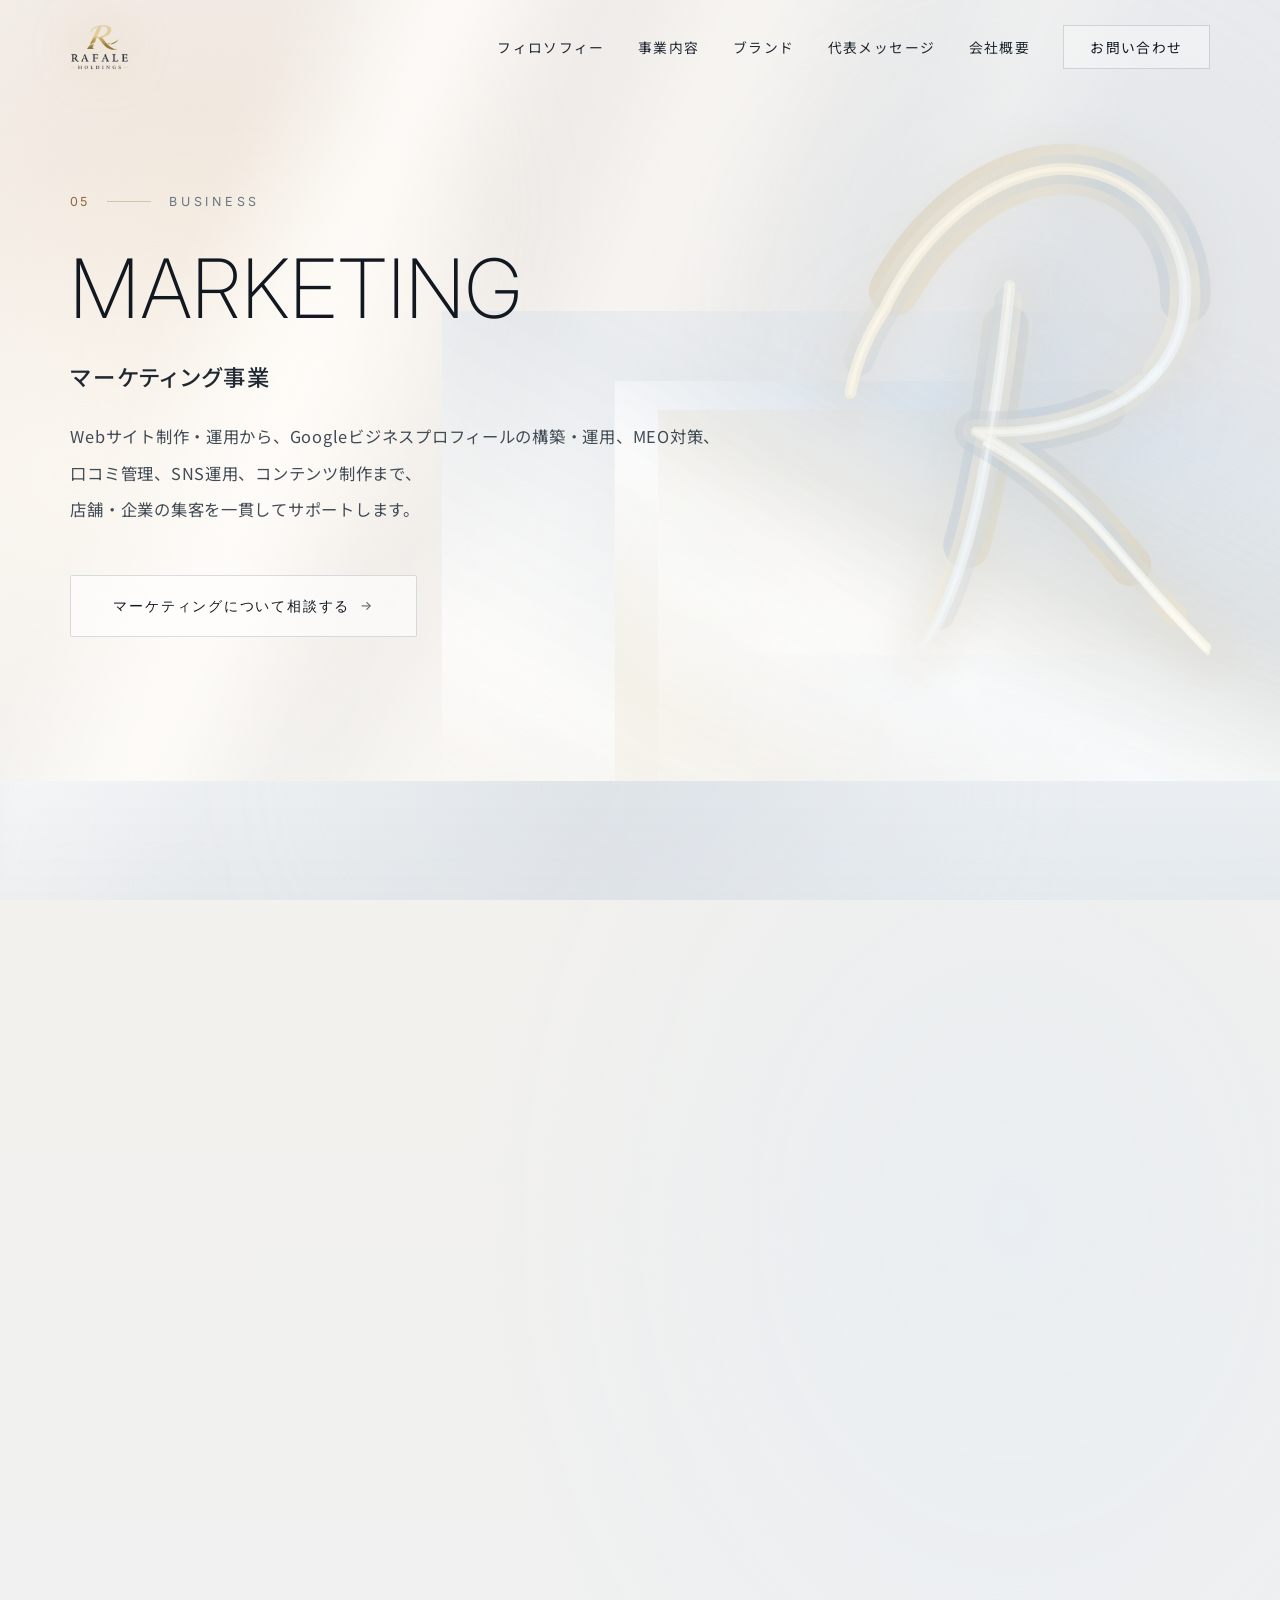
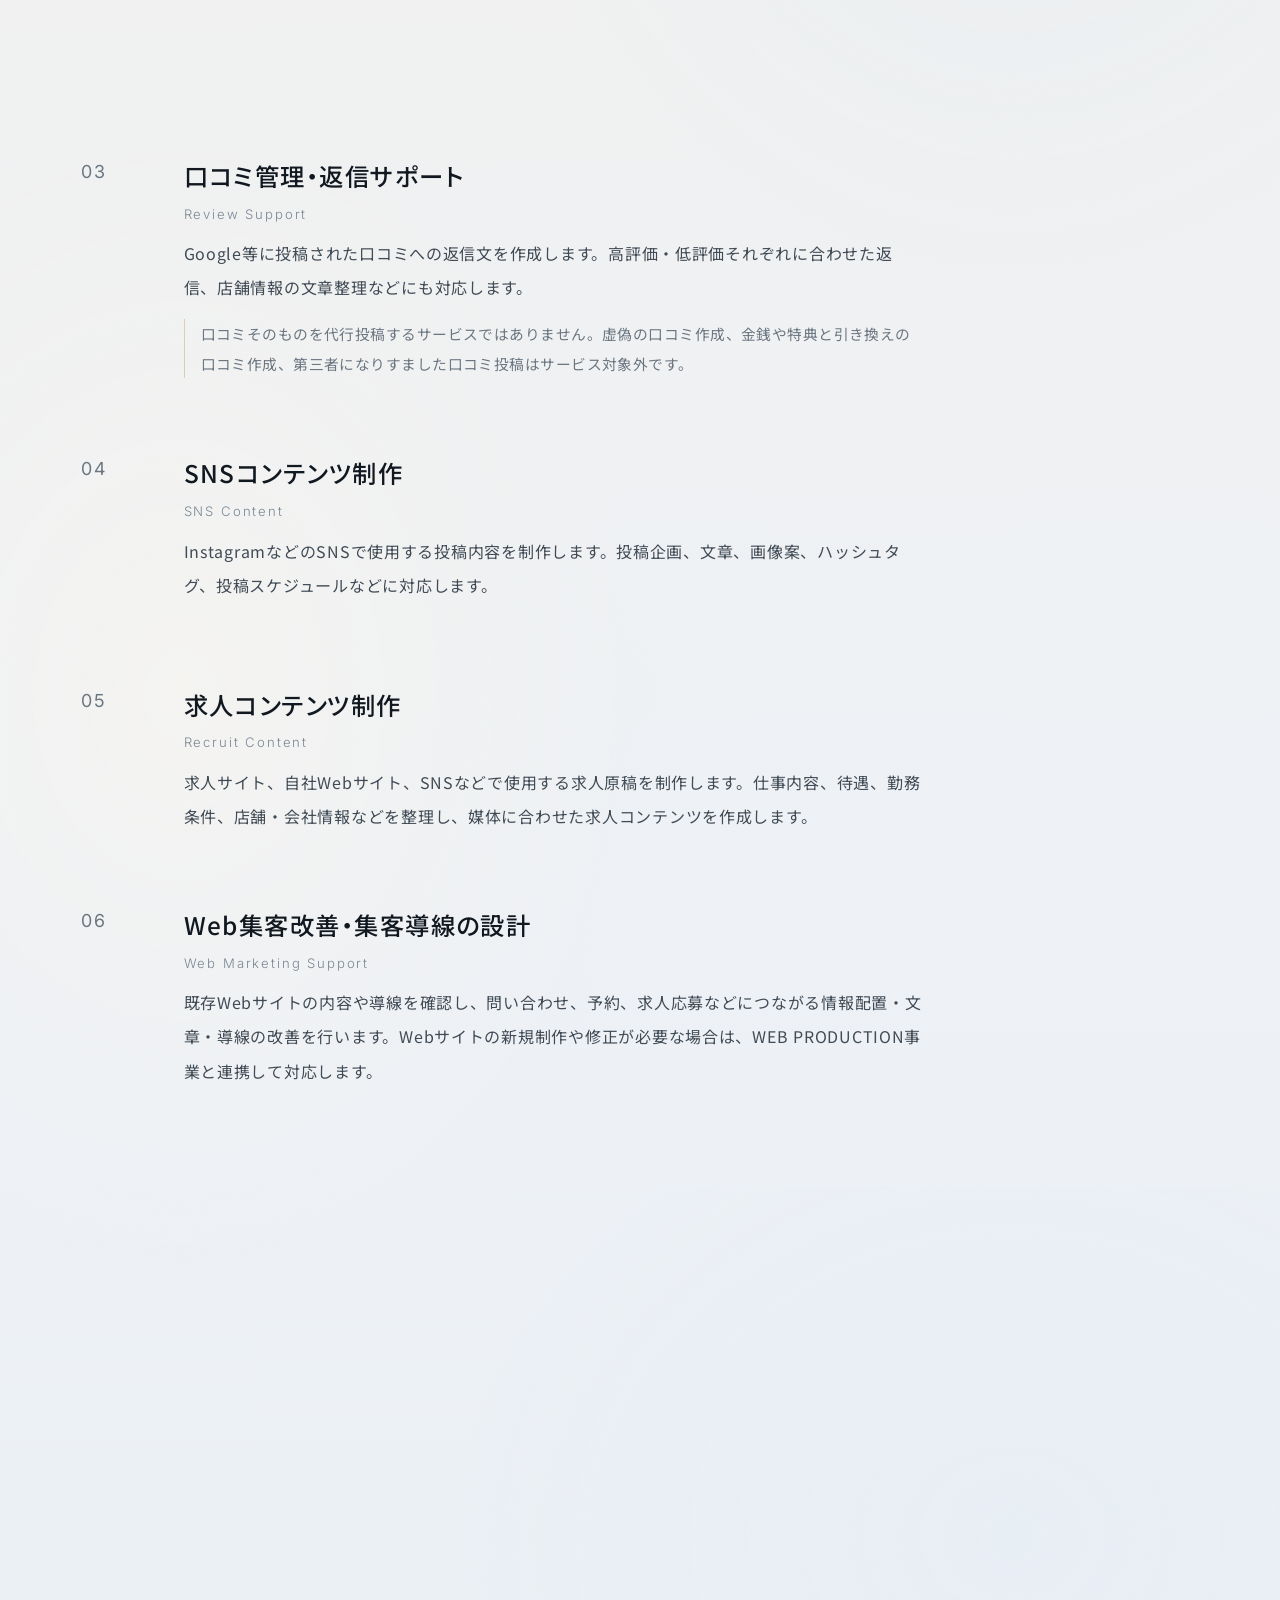
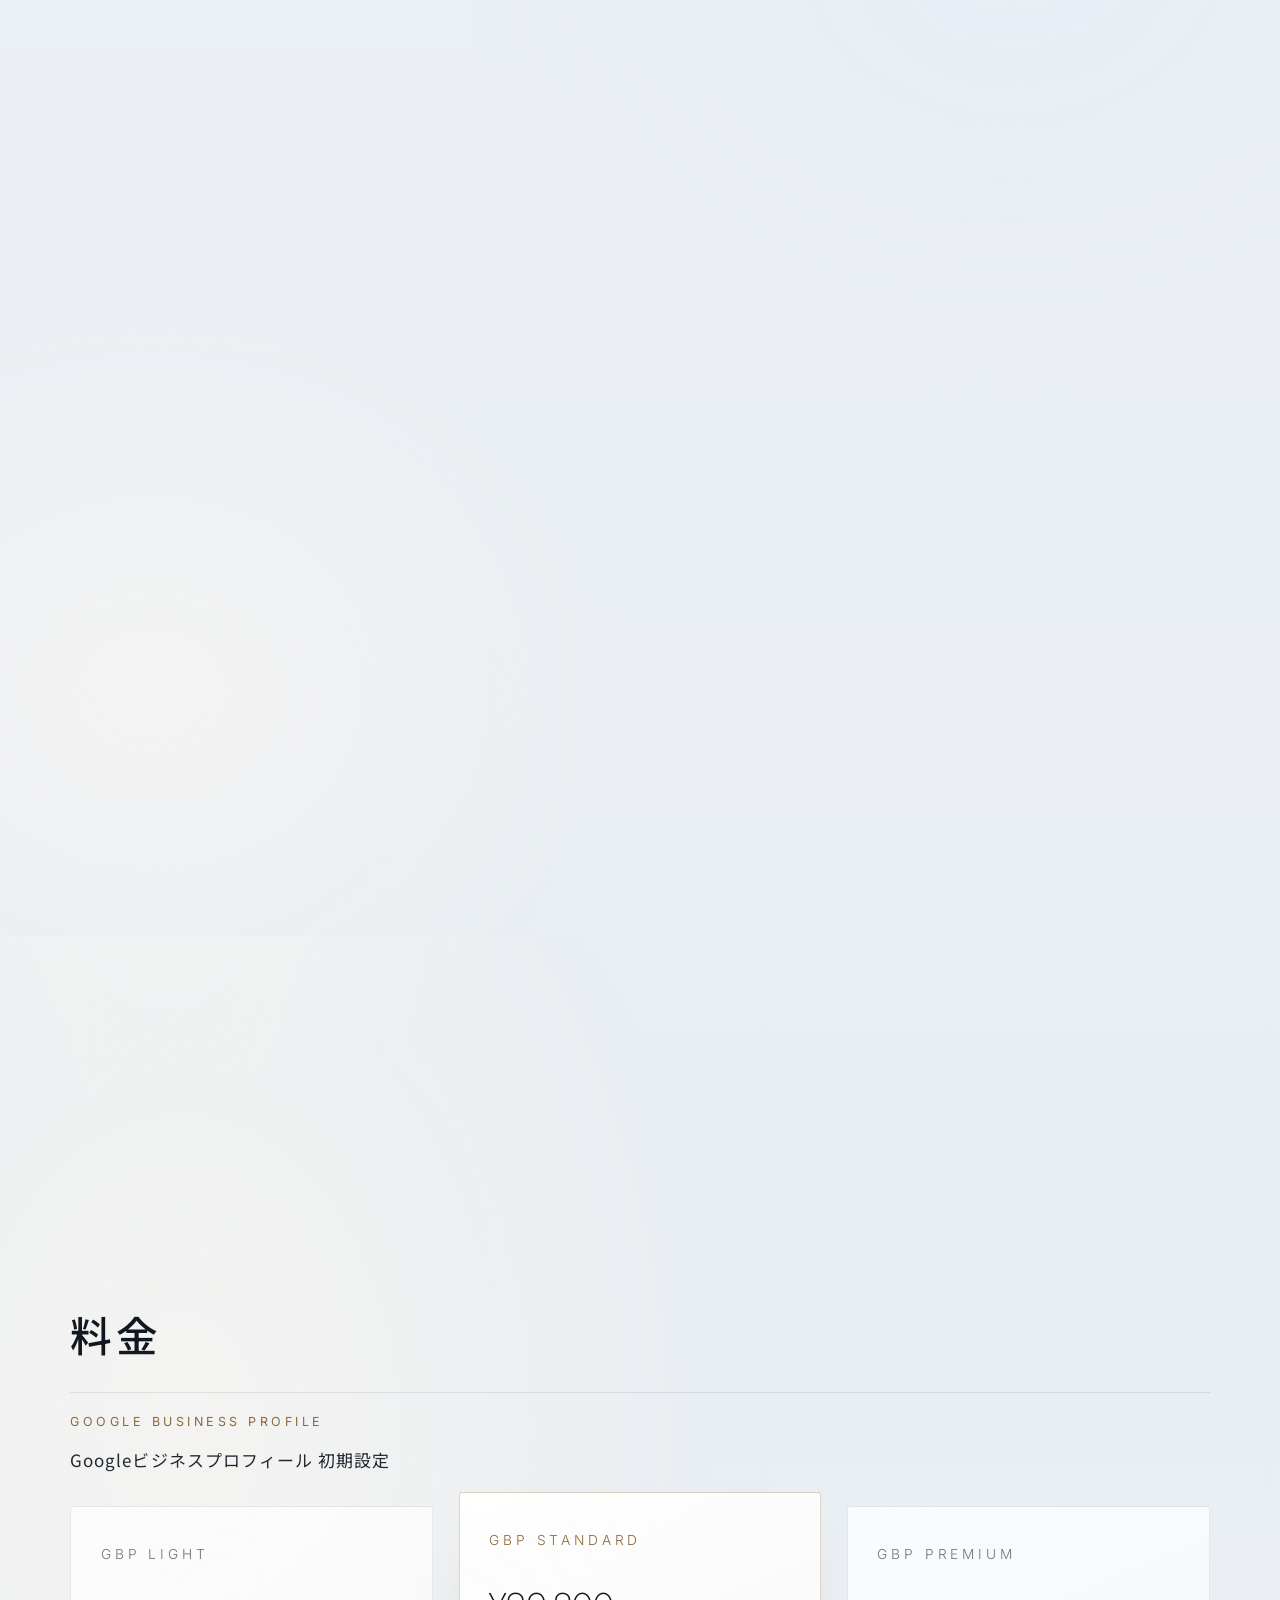
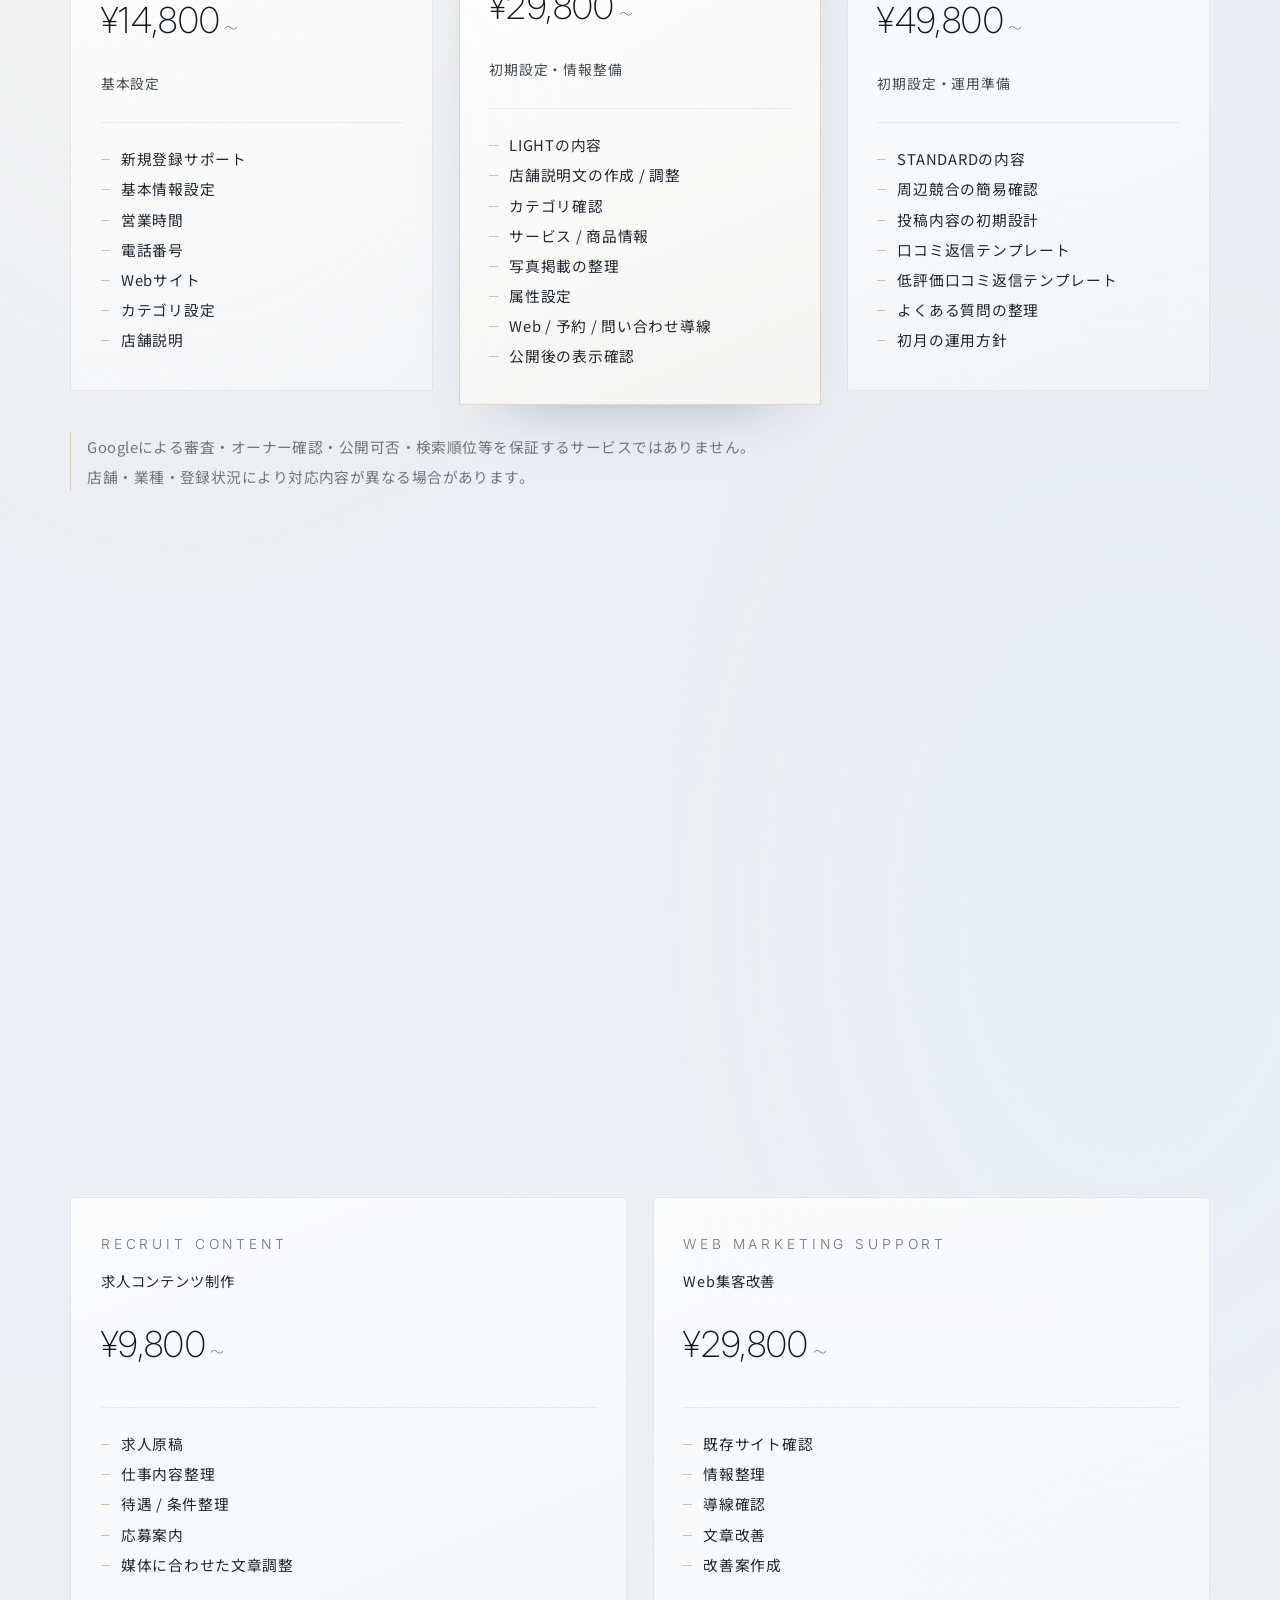
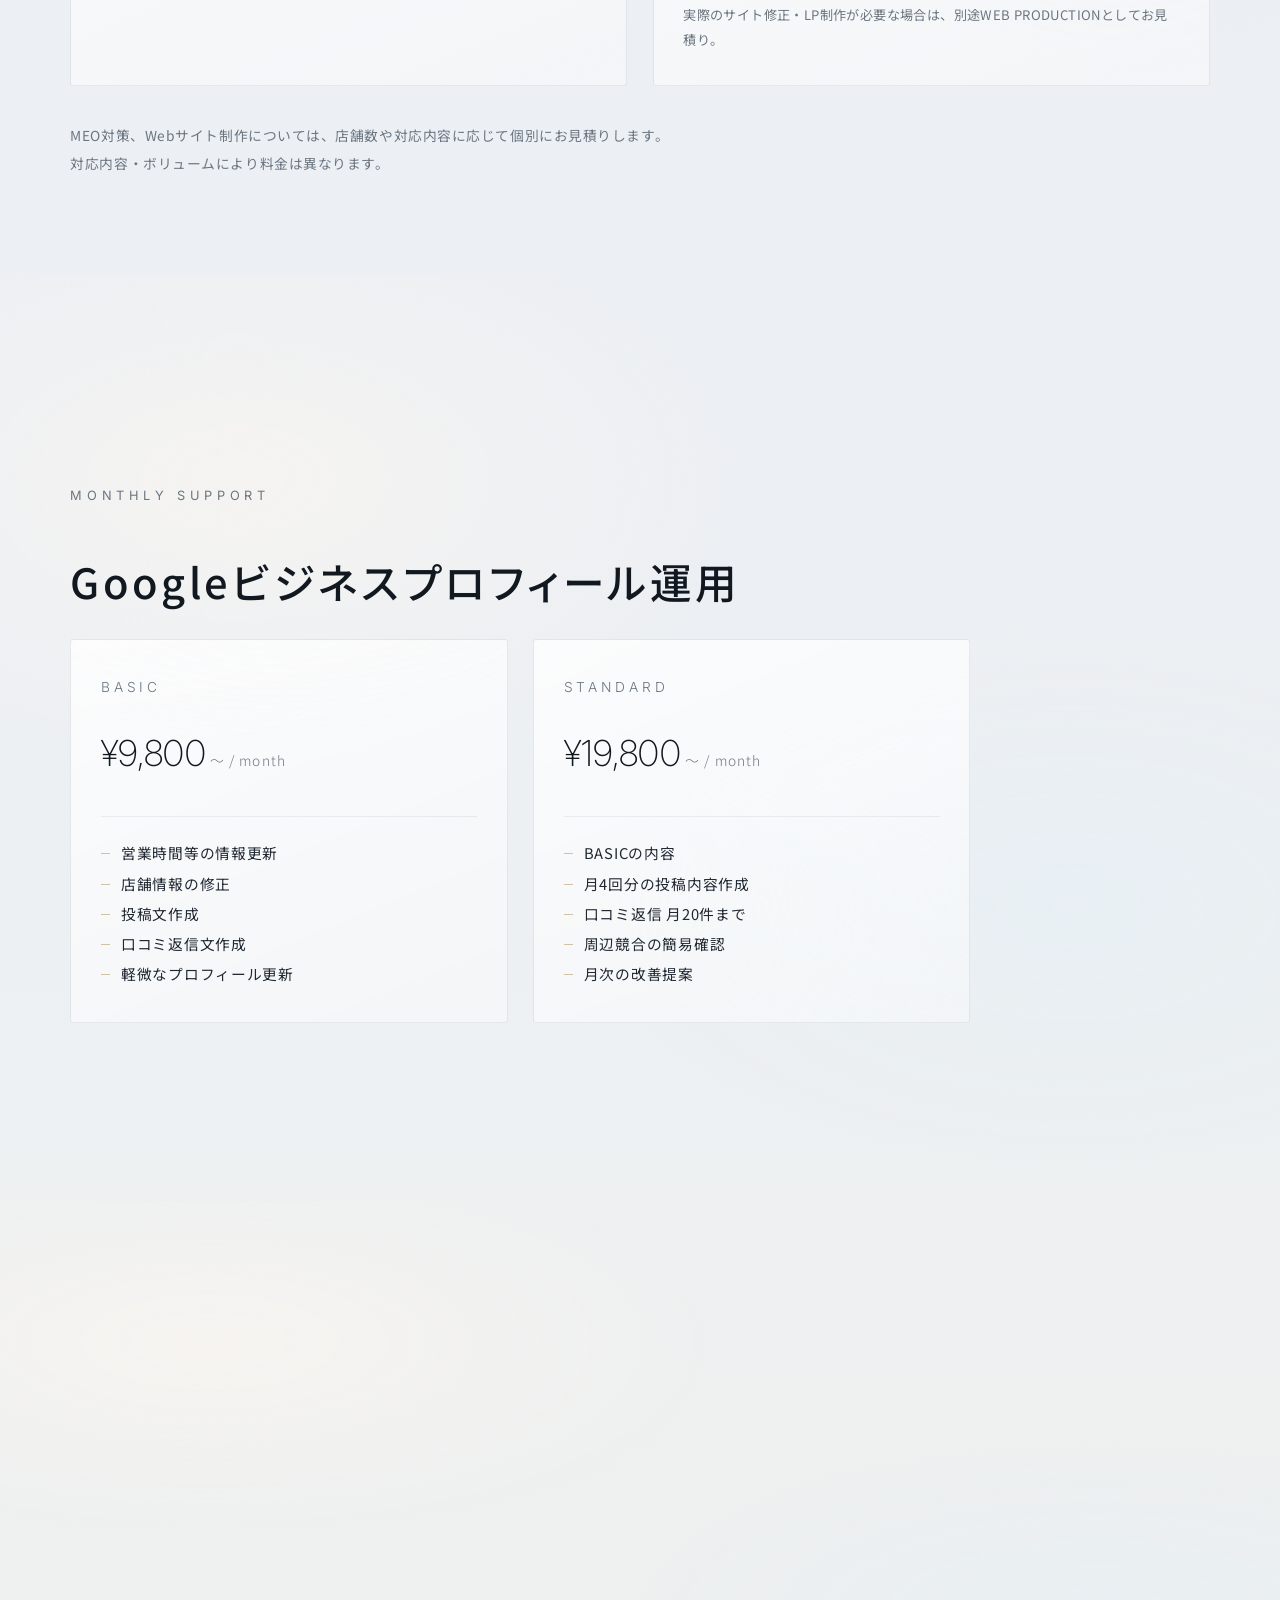
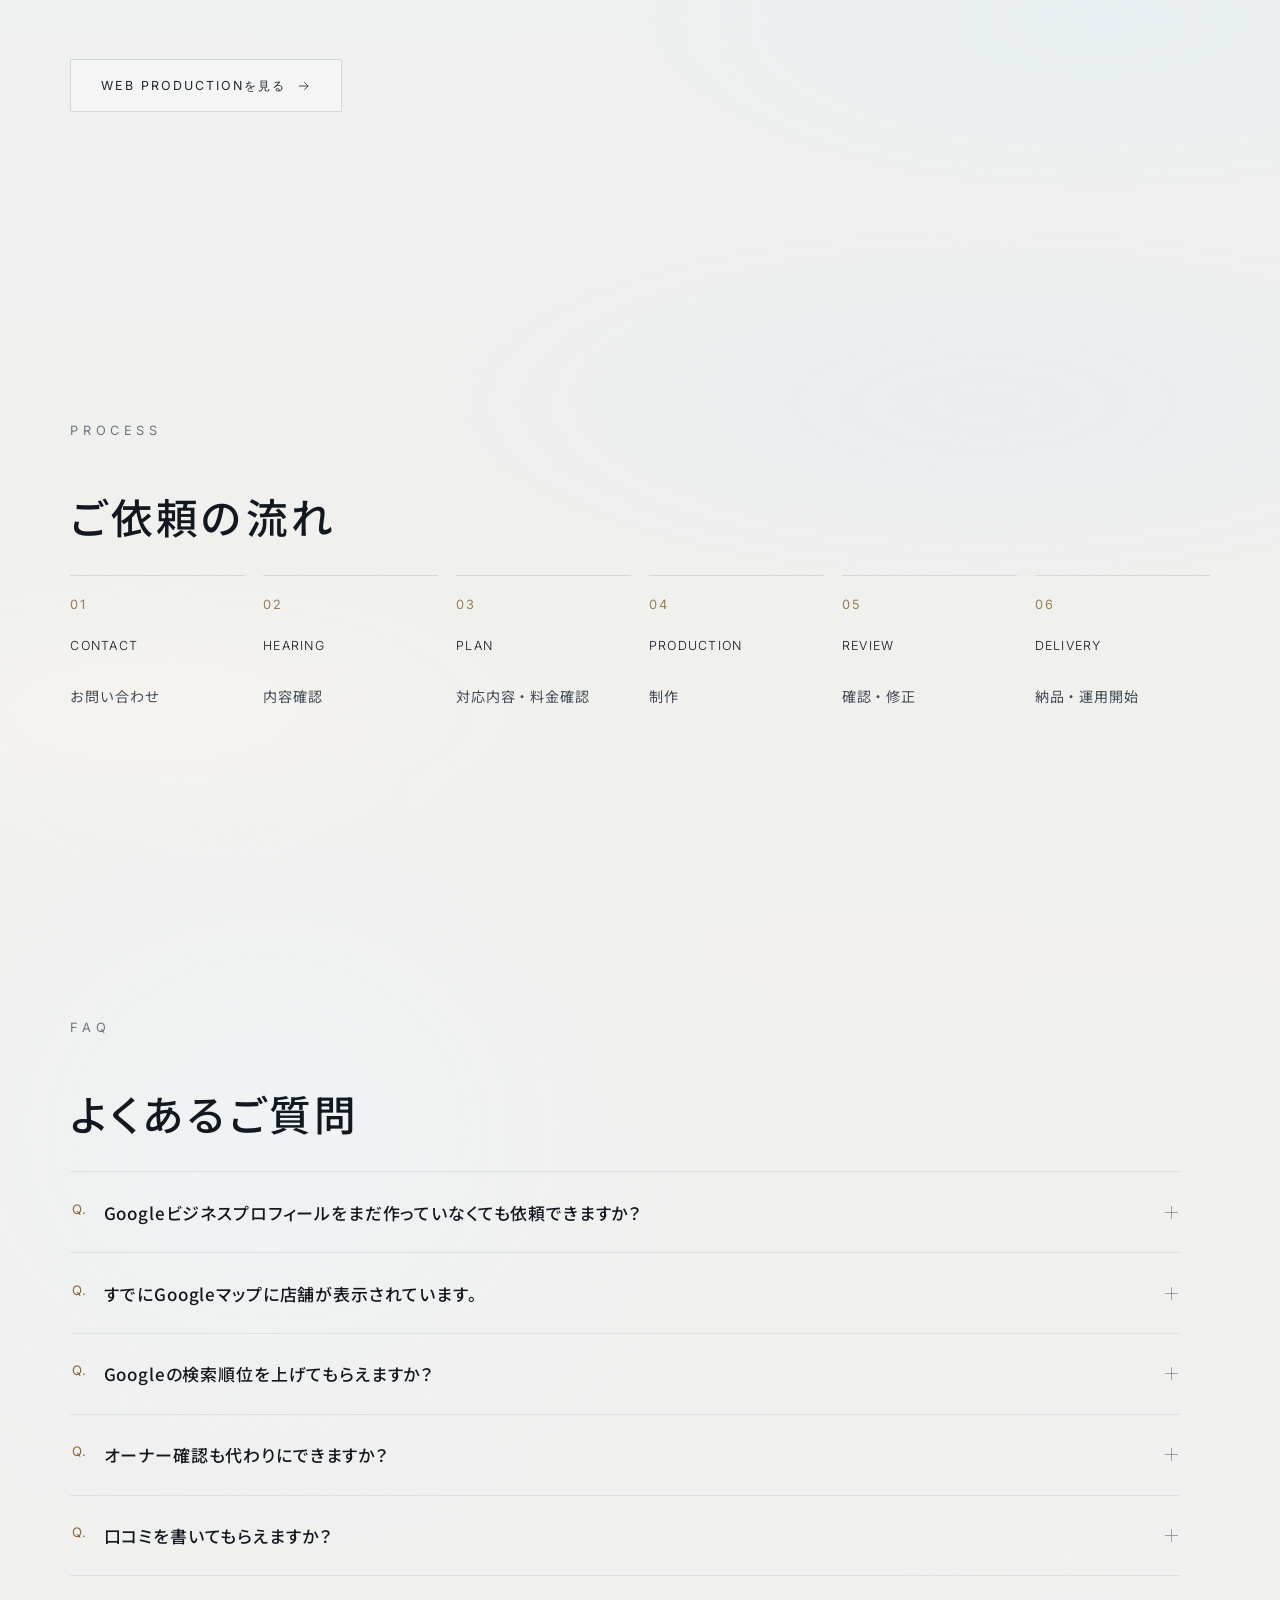
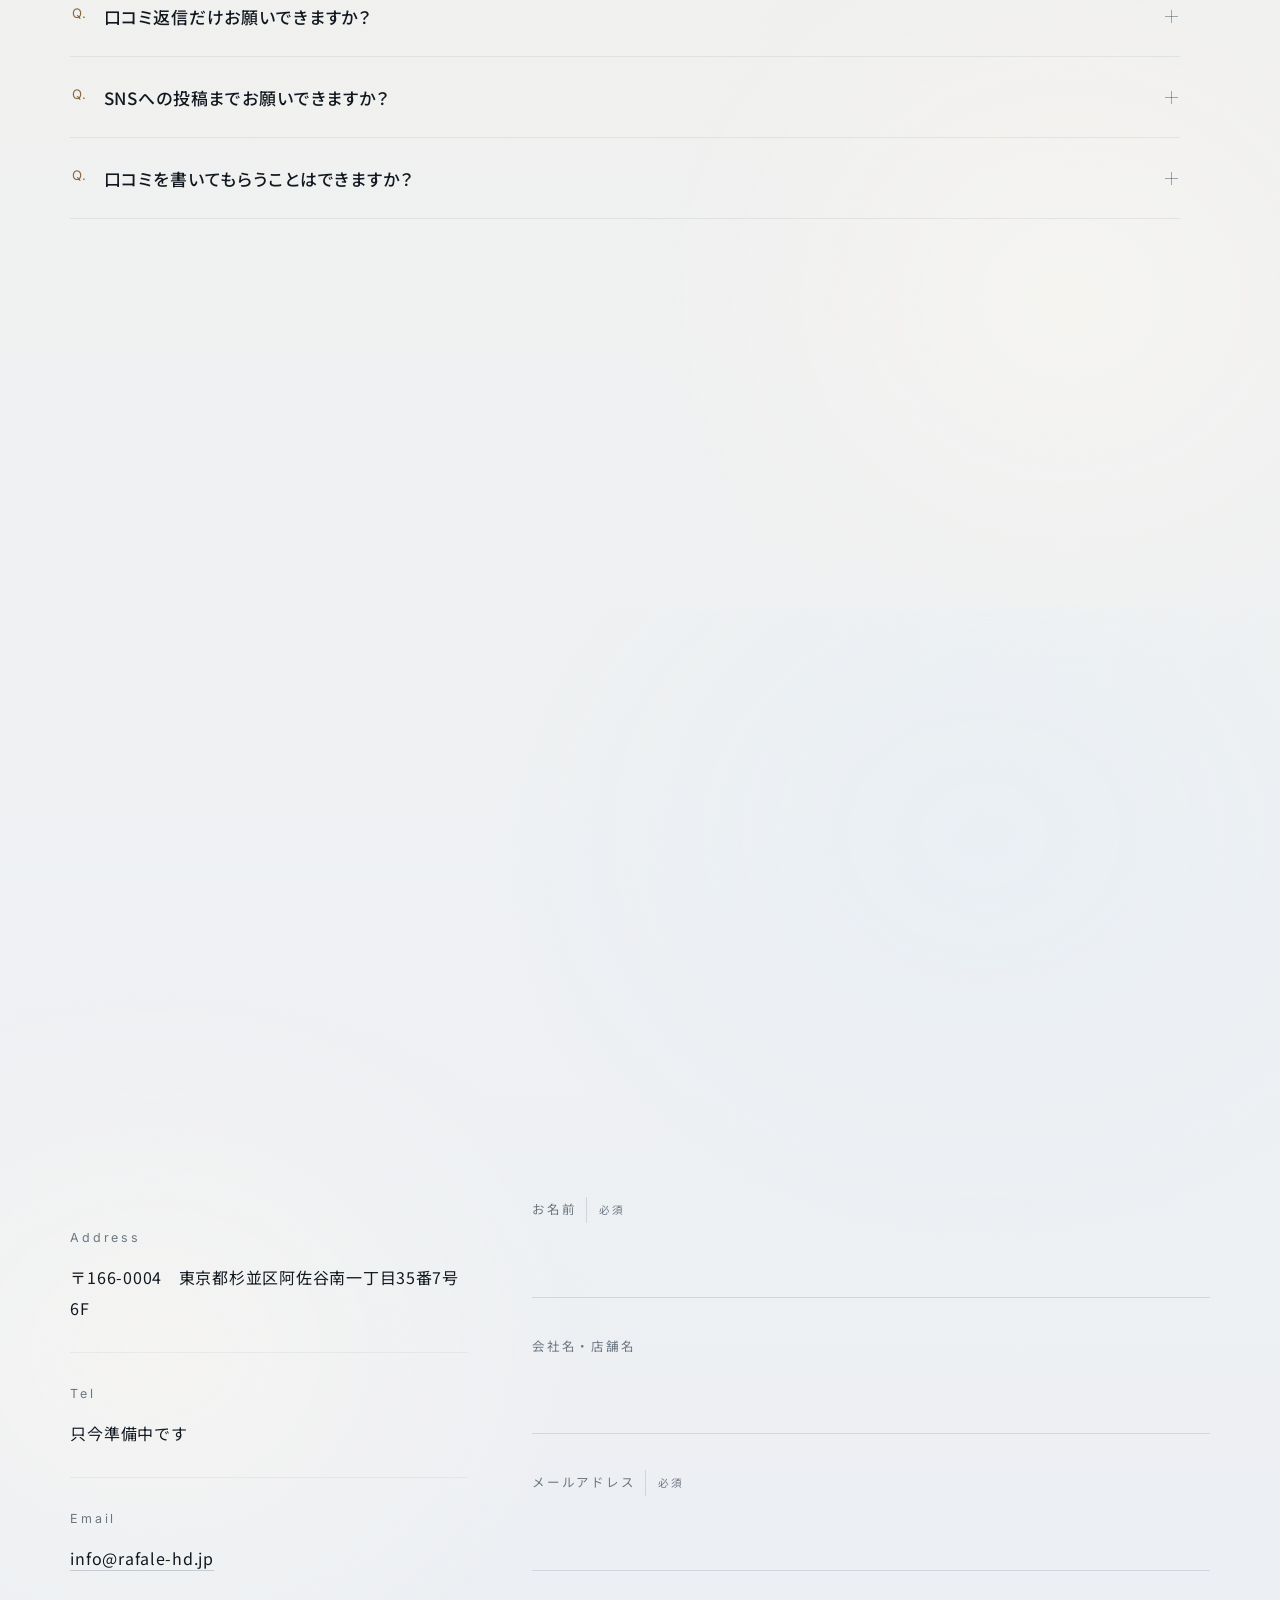
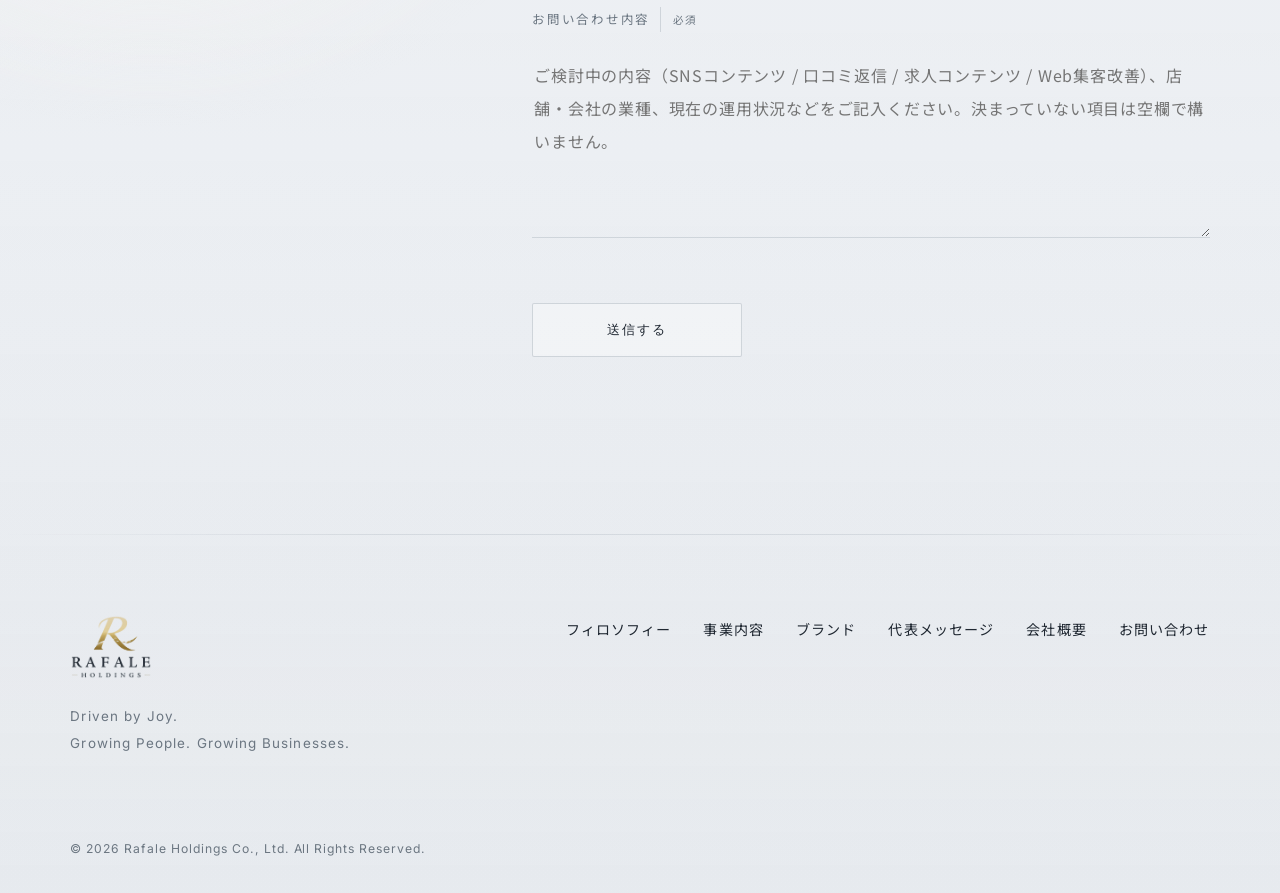
==== commit b7a84d45: "Rebuild the WEB PRODUCTION plans, add the GULEUM work, and smooth out scrolling WEB PRODUCTION - Mov" ====
--- a/business/marketing.html
+++ b/business/marketing.html
@@ -47,8 +47,8 @@
      3) marketing.css      … このページだけの差分（4枚の料金カード、注意書き など）
      ※ business-detail.css は書き換えていません。変更が必要な箇所は
         marketing.css 側で .mk-page を付けて上書きしています。 -->
-<link rel="stylesheet" href="/css/style.css?v=57">
-<link rel="stylesheet" href="/css/business-detail.css?v=1">
+<link rel="stylesheet" href="/css/style.css?v=58">
+<link rel="stylesheet" href="/css/business-detail.css?v=3">
 <link rel="stylesheet" href="/css/marketing.css?v=6">
 
 <script type="application/ld+json">
@@ -929,6 +929,6 @@
   </div>
 </footer>
 
-<script src="/js/script.js?v=16" defer></script>
+<script src="/js/script.js?v=17" defer></script>
 </body>
 </html>
--- a/css/style.css
+++ b/css/style.css
@@ -414,6 +414,20 @@
 /* backdrop-filter が使えない環境では、不透明度だけで遮蔽する */
 @supports not ((backdrop-filter: blur(1px)) or (-webkit-backdrop-filter: blur(1px))) {
   .site-header.is-scrolled { background: rgba(250, 249, 247, 0.985); }
+}
+/* 指で触る端末（スマートフォン・タブレット）では backdrop-filter を使わない。
+   ヘッダーは画面上端に固定されているため、backdrop-filter があると
+   スクロール中ずっと「背後の本文をぼかし直す」処理が毎フレーム走り、
+   iPhone Safari では慣性スクロールがそこで引っかかる。
+   代わりに、上の @supports と同じ不透明度（0.985）で遮蔽する。
+   0.95 との差は白い地の上ではほぼ見分けが付かず、
+   罫線・影・余白・文字はそのまま。 */
+@media (hover: none) and (pointer: coarse) {
+  .site-header.is-scrolled {
+    background: rgba(250, 249, 247, 0.985);
+    -webkit-backdrop-filter: none;
+            backdrop-filter: none;
+  }
 }
 .header-inner {
   width: var(--shell); margin: 0 auto; padding: 0 var(--gutter);
@@ -1004,6 +1018,14 @@
    端に隙間が出ないよう、あらかじめ外へ 6% 広げてある。 */
 .section::before { content: ""; position: absolute; inset: -6%; z-index: 0; pointer-events: none; }
 
+/* 画面の外にあるセクションの光は、アニメーションそのものを外す。
+   止める（paused）だけだと合成レイヤーが確保されたまま残り、
+   ページ全体では十数枚（1枚 390×2000px 前後）積み上がる。
+   JS が入ってくる25%手前で .is-live を付け直すので、
+   動き出しの瞬間が見えることはなく、見た目は変わらない。 */
+.section:not(.is-live)::before,
+.section--brand:not(.is-live)::after { animation-name: none; }
+
 #philosophy::before { animation: lightPhil 21s ease-in-out infinite; }  /* 左上 → 中央 */
 #business::before   { animation: lightBiz  26s ease-in-out infinite; }  /* 右上 → 左下 */
 #message::before    { animation: lightMsg  19s ease-in-out infinite; }  /* 中央奥 → 右 */
@@ -1069,18 +1091,26 @@
      COMPANY    … 冷たいシルバーが横へ大きくパンする
      CONTACT    … 光が下から立ち上がって閉じる
    動かすのは transform と opacity だけ。ぼかしは掛けていない。 */
+/* ここの transform は、あえて translate3d ではなく2Dの translate で書いている。
+   translate3d を使うと、画面の外にあるセクションの光まで合成レイヤーとして
+   ずっと確保されてしまう（1枚あたり 390×2000px 前後）。iPhone では
+   これが十数枚たまってスクロールが引っかかる原因になっていた。
+   2Dで書くと、下の .section.is-live 側で指定している間だけレイヤーになる。
+   描画結果は translate3d と同じなので、見た目と動きは変わらない。 */
 #philosophy .sec-light,
 #business .sec-light,
 #message .sec-light,
 #company .sec-light,
 #contact .sec-light {
   content: ""; position: absolute; inset: -4% -12%; z-index: 0;
-  pointer-events: none; will-change: transform, opacity;
-}
+  pointer-events: none;
+}
+/* 画面に入っているセクションの光だけ、合成をGPUに任せる */
+.section.is-live .sec-light { will-change: transform, opacity; }
 
 #philosophy .sec-light {
   background: radial-gradient(58% 44% at 26% 30%, rgba(206, 226, 240, 0.55), rgba(206,226,240,0) 72%);
-  transform: translate3d(calc(-14% + var(--p, 0) * 20%), calc(-8% + var(--p, 0) * 14%), 0)
+  transform: translate(calc(-14% + var(--p, 0) * 20%), calc(-8% + var(--p, 0) * 14%))
              scale(calc(0.92 + var(--e, 0) * 0.16));
   opacity: calc(0.18 + var(--e, 0) * 0.82);
 }
@@ -1091,14 +1121,14 @@
     rgba(210, 219, 228, 0) 0%,
     rgba(198, 209, 221, 0.5) 42%,
     rgba(210, 219, 228, 0) 100%);
-  transform: translate3d(0, calc(var(--p, 0) * 190% - 26%), 0);
+  transform: translate(0, calc(var(--p, 0) * 190% - 26%));
   opacity: calc(0.2 + var(--e, 0) * 0.8);
 }
 
 #message .sec-light {
   background: radial-gradient(46% 40% at 50% 44%, rgba(252, 246, 236, 0.62), rgba(252,246,236,0) 74%);
   transform: scale(calc(0.7 + var(--e, 0) * 0.5))
-             translate3d(0, calc(6% - var(--p, 0) * 12%), 0);
+             translate(0, calc(6% - var(--p, 0) * 12%));
   opacity: calc(var(--e, 0) * 0.95);
 }
 
@@ -1108,7 +1138,7 @@
     rgba(224, 233, 241, 0) 0%,
     rgba(206, 219, 231, 0.5) 46%,
     rgba(224, 233, 241, 0) 100%);
-  transform: translate3d(calc(var(--p, 0) * 196%), 0, 0);
+  transform: translate(calc(var(--p, 0) * 196%), 0);
   opacity: calc(0.15 + var(--e, 0) * 0.85);
 }
 
@@ -1117,7 +1147,7 @@
     rgba(232, 240, 246, 0.55) 0%,
     rgba(232, 240, 246, 0.18) 40%,
     rgba(232, 240, 246, 0) 78%);
-  transform: translate3d(0, calc(40% - var(--p, 0) * 52%), 0);
+  transform: translate(0, calc(40% - var(--p, 0) * 52%));
   opacity: calc(0.2 + var(--e, 0) * 0.8);
 }
 
@@ -1734,12 +1764,16 @@
     filter: blur(34px);
     animation: lampCsp 13s linear infinite;
   }
+  /* 大きさ（scale）は動かさず、移動と濃さだけで見せる。
+     ぼかしを持つ層の大きさが変わると、iPhone ではフレームごとに
+     ぼかし直しが発生する。移動と透明度だけならGPUがそのまま動かせる。
+     元の変化量は 4〜6% で、止めても動きの印象は変わらない。 */
   @keyframes lampCsp {
-    0%   { transform: translate3d(0, 0, 0) scale(1);         opacity: 0; }
+    0%   { transform: translate3d(0, 0, 0);         opacity: 0; }
     14%  { opacity: 0.96; }
-    50%  { transform: translate3d(120%, 16%, 0) scale(1.04); opacity: 1; }
+    50%  { transform: translate3d(120%, 16%, 0);    opacity: 1; }
     86%  { opacity: 0.9; }
-    100% { transform: translate3d(244%, 2%, 0) scale(1);     opacity: 0; }
+    100% { transform: translate3d(244%, 2%, 0);     opacity: 0; }
   }
 
   /* Warm White ― 補助光。18秒で右上から左下へ降りるが、役割は「暖かい空気を足す」だけ。
@@ -1755,11 +1789,11 @@
     animation: lampAsp 18s linear infinite;
   }
   @keyframes lampAsp {
-    0%   { transform: translate3d(0, 0, 0) scale(1);           opacity: 0; }
+    0%   { transform: translate3d(0, 0, 0);           opacity: 0; }
     16%  { opacity: 0.64; }
-    50%  { transform: translate3d(-96%, 96%, 0) scale(1.06);   opacity: 0.72; }
+    50%  { transform: translate3d(-96%, 96%, 0);      opacity: 0.72; }
     84%  { opacity: 0.6; }
-    100% { transform: translate3d(-186%, 176%, 0) scale(1);    opacity: 0; }
+    100% { transform: translate3d(-186%, 176%, 0);    opacity: 0; }
   }
 
   /* Pale Blue ― いちばん控えめ。動きを見せるためではなく、奥行きと未来感のためだけに置く。
@@ -1776,11 +1810,11 @@
     animation: lampBsp 23s linear infinite;
   }
   @keyframes lampBsp {
-    0%   { transform: translate3d(0, 0, 0) scale(1);           opacity: 0; }
+    0%   { transform: translate3d(0, 0, 0);           opacity: 0; }
     18%  { opacity: 0.34; }
-    50%  { transform: translate3d(38%, -128%, 0) scale(1.05);  opacity: 0.4; }
+    50%  { transform: translate3d(38%, -128%, 0);     opacity: 0.4; }
     84%  { opacity: 0.3; }
-    100% { transform: translate3d(72%, -252%, 0) scale(1);     opacity: 0; }
+    100% { transform: translate3d(72%, -252%, 0);     opacity: 0; }
   }
 
   /* 反射 ― Silver が通ったあとに、かすかに追いかけて見える程度に留める。
--- a/css/business-detail.css
+++ b/css/business-detail.css
@@ -16,14 +16,18 @@
    1枚のグラデーションを固定で持たせる。
    ------------------------------------------------------------ */
 .bd-page .page-tone {
+  /* セクションが増えたので区切り位置だけを引き直している。
+     使っている色は元のまま（暖白 → 淡い青 → 暖白へ戻って静かに沈む）。 */
   background: linear-gradient(180deg,
-    #F5F1EB 0%,      /* HERO        ― Warm White */
-    #F2F1EE 11%,     /* SERVICES    */
-    #EDF1F6 28%,     /* WORKS       ― Pale Blue */
-    #E9EEF3 45%,     /* PLAN        */
-    #EDF0F3 60%,     /* MAINTENANCE */
-    #F1F0EC 74%,     /* PROCESS/FAQ ― Warm White へ戻る */
-    #ECEFF3 88%,     /* CONTACT     */
+    #F5F1EB 0%,      /* HERO            ― Warm White */
+    #F2F1EE 9%,      /* SERVICES        */
+    #EDF1F6 22%,     /* WORKS           ― Pale Blue */
+    #E9EEF3 36%,     /* PLAN            */
+    #ECEFF3 48%,     /* OPTION          */
+    #EDF0F3 60%,     /* 制作期間 / 3 DAYS */
+    #F1F0EC 74%,     /* SUPPORT / CTA   ― Warm White へ戻る */
+    #EFF1F3 86%,     /* PROCESS / FAQ   */
+    #ECEFF3 94%,     /* CONTACT         */
     #E7EAEE 100%);
 }
 
@@ -50,10 +54,34 @@
     radial-gradient(46% 36% at 84% 58%, rgba(226, 238, 246, 0.46), rgba(226,238,246,0) 76%);
   animation: lightComp 24s ease-in-out infinite;
 }
+/* OPTION・制作期間・3 DAYS も、既にあるものと同じ光をそのまま割り当てる。
+   新しい種類の光は作らない（セクションが増えても空気は変えない）。 */
+#option::before {
+  background:
+    radial-gradient(48% 36% at 80% 22%, rgba(240, 245, 249, 0.6), rgba(240,245,249,0) 74%),
+    radial-gradient(42% 34% at 14% 74%, rgba(250, 247, 242, 0.5), rgba(250,247,242,0) 78%);
+  animation: lightBiz 25s ease-in-out infinite;
+}
+#delivery::before {
+  background:
+    radial-gradient(50% 38% at 22% 24%, rgba(230, 240, 247, 0.6), rgba(230,240,247,0) 74%),
+    radial-gradient(44% 34% at 82% 68%, rgba(250, 247, 242, 0.48), rgba(250,247,242,0) 78%);
+  animation: lightPhil 22s ease-in-out infinite;
+}
+#sprint::before {
+  background:
+    radial-gradient(48% 40% at 58% 38%, rgba(252, 246, 236, 0.56), rgba(252,246,236,0) 74%);
+  animation: lightMsg 20s ease-in-out infinite;
+}
 #maintenance::before {
   background:
     radial-gradient(46% 40% at 60% 40%, rgba(252, 246, 236, 0.5), rgba(252,246,236,0) 74%);
   animation: lightMsg 19s ease-in-out infinite;
+}
+#cta::before {
+  background:
+    radial-gradient(46% 36% at 26% 30%, rgba(238, 244, 249, 0.6), rgba(238,244,249,0) 76%);
+  animation: lightComp 24s ease-in-out infinite;
 }
 #process::before {
   background:
@@ -225,14 +253,18 @@
 }
 .bd-mock-sp .bd-mock-screen { width: 100%; aspect-ratio: 9 / 19; border-radius: 9px; }
 
-/* 画像（--shot）が置かれていればそれを表示し、無ければ静かな無地のまま。
-   実在しないスクリーンショットは作っていないので、画像が入るまでは
-   光を受けたガラス面のように見せている。 */
+/* 枠の中身。画像は <img> で入れている（背景画像ではない）。
+   こうすると loading="lazy" と decoding="async" が効くので、
+   実績まで下りてくるまで読み込まれず、読み込み後の展開も
+   スクロールを止めない。画像が入るまでの下地は、光を受けた
+   ガラス面のように見せる（見た目は従来と同じ）。 */
 .bd-mock-screen {
-  display: block;
-  background:
-    var(--shot, none) center top / cover no-repeat,
-    linear-gradient(155deg, #FCFDFE 0%, #F0F4F7 46%, #E3EAF0 100%);
+  display: block; overflow: hidden;
+  background: linear-gradient(155deg, #FCFDFE 0%, #F0F4F7 46%, #E3EAF0 100%);
+}
+.bd-mock-screen > img {
+  display: block; width: 100%; height: 100%;
+  object-fit: cover; object-position: center top;
 }
 
 /* ---- 実績のテキスト ---- */
@@ -445,6 +477,223 @@
 .bd-faq-item[open] .bd-faq-a { animation: fadeUp 0.55s var(--ease-out); }
 
 /* ============================================================
+   PLAN の補助 ― プランの性格・内訳の小見出し・制作期間
+   カードの枠・余白・文字は .bd-plan のまま。行を足しているだけで、
+   PREMIUM だけを派手にする装飾は入れていない。
+   ============================================================ */
+
+/* PREMIUM の「ALL-IN-ONE PRODUCTION」。価格の下に一行だけ置く */
+.bd-plan-tag {
+  margin-top: clamp(10px, 1.4vh, 14px);
+  font-family: var(--font-en); font-weight: 300;
+  font-size: 0.72rem; letter-spacing: 0.22em; color: #8A6A3C;
+}
+
+/* 対応内容が多いプランだけ、内訳を小見出しで区切る。
+   区切りなので、他の項目に付くゴールドの短い罫線は付けない。 */
+.bd-plan-items li.bd-plan-group {
+  margin-top: clamp(14px, 1.8vh, 18px); padding-left: 0;
+  font-family: var(--font-en); font-weight: 400;
+  font-size: 0.68rem; line-height: 2.4; letter-spacing: 0.2em;
+  color: var(--label); opacity: 0.9;
+}
+.bd-plan-items li.bd-plan-group:first-child { margin-top: 0; }
+.bd-plan-items li.bd-plan-group::before { display: none; }
+
+/* 制作期間はカードの一番下で揃える（.bd-plan は縦のflex） */
+.bd-plan-term {
+  display: flex; align-items: baseline; justify-content: space-between;
+  gap: 12px; margin-top: clamp(22px, 3vh, 30px);
+  padding-top: clamp(14px, 1.8vh, 18px);
+  border-top: 1px solid rgba(30, 50, 70, 0.07);
+}
+.bd-plan-term-label {
+  font-family: var(--font-en); font-weight: 400;
+  font-size: 0.68rem; letter-spacing: 0.18em; color: var(--label);
+}
+.bd-plan-term-value {
+  font-size: 0.88rem; letter-spacing: 0.04em; color: var(--ink-2);
+}
+/* 項目の数がプランごとに違うので、期間の行だけを下端で揃える */
+.bd-plan-items { flex: 1 0 auto; }
+
+/* 注記が複数行になるところ（PLAN・OPTION・制作期間） */
+.bd-notes { margin-top: clamp(28px, 4vh, 44px); max-width: 62em; }
+.bd-notes li {
+  font-size: 0.86rem; line-height: 2; letter-spacing: 0.04em; color: var(--label);
+}
+
+/* ============================================================
+   汎用の囲みブロック
+   MAINTENANCE で使っていた枠（.bd-maint）を、制作期間・3 DAYS でも
+   そのまま使う。新しい枠は作らない。
+   ============================================================ */
+.bd-maint--wide { max-width: none; }
+.bd-maint--stack { grid-template-columns: minmax(0, 0.72fr) minmax(0, 1.28fr); }
+/* 3 DAYS だけ、枠線をシャンパンゴールドにして静かに区別する */
+.bd-maint--accent {
+  border-color: rgba(170, 138, 86, 0.34);
+  background: linear-gradient(150deg, rgba(255, 255, 255, 0.95), rgba(250, 247, 241, 0.6));
+}
+
+.bd-block-en {
+  font-family: var(--font-en); font-weight: 300;
+  font-size: 0.86rem; letter-spacing: 0.28em; color: var(--label);
+}
+.bd-maint--accent .bd-block-en { color: #8A6A3C; }
+.bd-block-jp {
+  margin-top: clamp(8px, 1.2vh, 12px);
+  font-size: 0.92rem; line-height: 1.9; letter-spacing: 0.06em; color: var(--sub);
+}
+.bd-block-price {
+  display: flex; align-items: baseline; gap: 4px; flex-wrap: wrap;
+  margin-top: clamp(12px, 1.6vh, 18px);
+  font-family: var(--font-en); font-weight: 200; color: var(--ink);
+}
+.bd-block-lead {
+  margin-bottom: clamp(22px, 3vh, 32px); max-width: 46em;
+  font-size: clamp(0.94rem, 1.6vw, 1rem); line-height: 2.15; color: var(--sub);
+}
+
+/* ============================================================
+   OPTION ― 行で組む。カードを増やすと画面が詰まるので、
+   TOP の BUSINESS と同じ「罫線で区切った行」の見せ方に寄せる。
+   ============================================================ */
+.bd-options { display: grid; border-top: 1px solid rgba(30, 50, 70, 0.1); }
+.bd-option {
+  display: grid; grid-template-columns: minmax(0, 1fr) auto;
+  gap: clamp(14px, 2.4vw, 40px); align-items: baseline;
+  padding: clamp(20px, 2.8vh, 30px) 2px;
+  border-bottom: 1px solid rgba(30, 50, 70, 0.08);
+}
+.bd-option-en {
+  display: block;
+  font-family: var(--font-en); font-weight: 300;
+  font-size: 0.74rem; letter-spacing: 0.2em; color: var(--label);
+}
+.bd-option-jp {
+  display: block; margin-top: 9px;
+  font-size: clamp(0.96rem, 1.7vw, 1.04rem);
+  line-height: 1.8; letter-spacing: 0.05em; color: var(--ink);
+}
+.bd-option-price {
+  display: flex; align-items: baseline; gap: 3px; white-space: nowrap;
+  font-family: var(--font-en); font-weight: 200;
+  font-size: clamp(1.02rem, 1.8vw, 1.24rem); color: var(--ink);
+}
+.bd-option-unit {
+  font-family: var(--font-jp); font-weight: 300;
+  font-size: 0.78rem; letter-spacing: 0.06em; color: var(--label);
+}
+
+/* ============================================================
+   制作期間 ― プランごとの目安を一覧で置く
+   ============================================================ */
+.bd-terms {
+  display: grid; grid-template-columns: repeat(3, minmax(0, 1fr));
+  gap: clamp(14px, 2vw, 26px);
+  margin-top: clamp(30px, 4vh, 44px);
+}
+.bd-term {
+  display: flex; flex-direction: column;
+  padding-top: clamp(14px, 1.8vh, 18px);
+  border-top: 1px solid rgba(30, 50, 70, 0.12);
+}
+.bd-term--accent { border-top-color: rgba(170, 138, 86, 0.5); }
+.bd-term-name {
+  font-family: var(--font-en); font-weight: 400;
+  font-size: 0.74rem; letter-spacing: 0.18em; color: var(--label);
+}
+.bd-term--accent .bd-term-name { color: #8A6A3C; }
+.bd-term-value {
+  margin-top: clamp(12px, 1.6vh, 16px);
+  font-size: clamp(1rem, 1.8vw, 1.14rem); letter-spacing: 0.04em; color: var(--ink);
+}
+.bd-term-note {
+  margin-top: 8px;
+  font-size: 0.8rem; line-height: 1.9; color: var(--sub);
+}
+
+/* ============================================================
+   公開後のサポート
+   カードは料金表と同じ .bd-plan をそのまま使う。ここで足すのは
+   「どんなときに使うか」の一行と、対象外の但し書きだけ。
+   ============================================================ */
+/* 「どんなときに使うか」の一行。区切りは下の項目リストが持っている
+   罫線に任せ、ここでは線を引かない（線が二重になって間が空くため）。 */
+.bd-plan-use {
+  margin-top: 6px;
+  font-size: 0.86rem; line-height: 1.9; letter-spacing: 0.04em; color: #8A6A3C;
+}
+.bd-plan-out {
+  margin-top: clamp(18px, 2.4vh, 24px);
+  padding-top: clamp(14px, 1.8vh, 18px);
+  border-top: 1px solid rgba(30, 50, 70, 0.07);
+  font-size: 0.82rem; line-height: 1.95; color: var(--label);
+}
+
+/* ============================================================
+   CTA ― 価格と保守の話のあとに、静かに相談へ渡す一帯
+   ============================================================ */
+.bd-cta {
+  display: grid; gap: clamp(18px, 2.6vh, 26px); justify-items: start;
+  max-width: 900px;
+  padding: clamp(34px, 4.6vh, 54px) clamp(26px, 3vw, 46px);
+  border: 1px solid rgba(30, 50, 70, 0.09); border-radius: 3px;
+  background: linear-gradient(150deg, rgba(255, 255, 255, 0.84), rgba(255, 255, 255, 0.42));
+}
+.bd-cta-title {
+  font-family: var(--font-jp-title); font-weight: 500;
+  font-feature-settings: "palt" 1;
+  font-size: clamp(1.12rem, 2.2vw, 1.44rem);
+  line-height: 1.8; letter-spacing: 0.06em; color: var(--ink);
+}
+.bd-cta-desc {
+  max-width: 44em;
+  font-size: clamp(0.94rem, 1.6vw, 1rem); line-height: 2.15; color: var(--sub);
+}
+
+/* 本文・注記の中から同じページの別セクションへ渡すリンク
+   （見た目は store-development の .sd-inline-link と同じ） */
+.bd-inline-link {
+  color: #7A6136;
+  border-bottom: 1px solid rgba(170, 138, 86, 0.32);
+  transition: color 0.6s var(--ease), border-color 0.6s var(--ease);
+}
+.bd-inline-link:hover { color: #6B5430; border-bottom-color: rgba(170, 138, 86, 0.6); }
+
+/* ============================================================
+   SELECTED WORKS ― 実績を CLIENT / CATEGORY / SCOPE で整理する
+   タグの並びを置き換えたもの。行の高さ・文字サイズは元のタグと同じ。
+   ============================================================ */
+.bd-work-meta {
+  display: grid; gap: 9px;
+  margin-top: clamp(18px, 2.4vh, 26px);
+  padding-top: clamp(16px, 2.2vh, 22px);
+  border-top: 1px solid rgba(30, 50, 70, 0.08);
+}
+.bd-work-meta > div {
+  display: grid; grid-template-columns: 5.6em minmax(0, 1fr); gap: clamp(10px, 1.4vw, 18px);
+}
+.bd-work-meta dt {
+  font-family: var(--font-en); font-weight: 400;
+  font-size: 0.68rem; line-height: 2.3; letter-spacing: 0.16em; color: var(--label);
+}
+.bd-work-meta dd {
+  font-size: 0.84rem; line-height: 2.05; letter-spacing: 0.04em; color: var(--ink-2);
+}
+.bd-work-scope { font-family: var(--font-en); font-weight: 300; letter-spacing: 0.07em; }
+
+/* 目的・制作内容 ― 確認できる事実だけを短く置く */
+.bd-work-facts { display: grid; gap: clamp(10px, 1.4vh, 14px); margin-top: clamp(16px, 2.2vh, 24px); }
+.bd-work-fact { max-width: 34em; font-size: 0.92rem; line-height: 2.1; color: var(--sub); }
+.bd-work-fact b {
+  display: block; margin-bottom: 2px;
+  font-family: var(--font-jp); font-weight: 500;
+  font-size: 0.8rem; letter-spacing: 0.08em; color: var(--ink-2);
+}
+
+/* ============================================================
    RESPONSIVE
    ============================================================ */
 @media (max-width: 1024px) {
@@ -454,9 +703,30 @@
   .bd-work-visual { padding-bottom: clamp(26px, 5vw, 44px); }
   .bd-maint { grid-template-columns: 1fr; gap: clamp(20px, 3vh, 30px); }
   .bd-steps { grid-template-columns: repeat(3, minmax(0, 1fr)); gap: clamp(16px, 2.4vw, 26px) clamp(14px, 2vw, 22px); }
+  .bd-terms { gap: clamp(16px, 2.6vw, 26px); }
 }
 
 @media (max-width: 768px) {
+  /* ---- 縦の余白（スマホのみ）----
+     PC の余白（clamp(120px, 17vh, 220px)）のままだと、iPhone では
+     セクションの切れ目ごとに1画面近く空いて、間延びして見える。
+     文字サイズ・罫線・カードの中身はそのままに、
+     セクション間と見出し まわりの「空き」だけを2/3ほどに詰める。
+     .bd-page で囲ってあるので、TOPページや他の事業ページには影響しない。 */
+  .bd-page .section { padding: clamp(72px, 9vh, 104px) 0; }
+  .bd-page .section-head { margin-bottom: clamp(20px, 2.8vh, 28px); }
+  .bd-page .section-title { margin-bottom: clamp(16px, 2.2vh, 24px); }
+  .bd-page .section-lead { margin-bottom: clamp(26px, 3.6vh, 40px); }
+
+  /* ブロック・カード・注記のあいだ */
+  .bd-works { gap: clamp(46px, 6.5vh, 72px); }
+  .bd-plans { gap: 14px; }
+  .bd-terms { margin-top: clamp(20px, 2.8vh, 28px); }
+  .bd-notes { margin-top: clamp(20px, 2.8vh, 28px); }
+  .bd-note  { margin-top: clamp(20px, 2.8vh, 28px); }
+  .bd-block-lead { margin-bottom: clamp(20px, 2.8vh, 28px); }
+  .bd-maint { padding: clamp(24px, 3.2vh, 34px) clamp(20px, 4vw, 28px); }
+
   /* ---- HERO（スマホ）----
      PC の2カラムを縮めず、
        WEB PRODUCTION → Webサイト制作・運用支援 → 説明 → 相談ボタン → R
@@ -511,12 +781,11 @@
   .bd-work-visual { padding-bottom: clamp(28px, 8vw, 48px); }
 
   /* ---- SELECTED WORKS → PLAN のセクション間（スマホのみ）----
-     実績の最後（VIEW WEBSITE）から PLAN の見出しまでが、スマホでは
-     287px（iPhone 15相当）と空きすぎていたので、この境目だけ約18%詰める。
-     .section 共通の余白は触っていないので、他のセクションの間隔は変わらない。
-     PC（769px以上）もこれまでどおり。 */
-  #works { padding-bottom: clamp(100px, 14vh, 180px); }
-  #plan  { padding-top:    clamp(100px, 14vh, 180px); }
+     実績の最後（VIEW WEBSITE）から PLAN の見出しまでは、他の境目より
+     さらに少しだけ詰める。上の .bd-page .section で全体を詰めたので、
+     ここはその値から一段落とすだけにしてある。 */
+  #works { padding-bottom: clamp(60px, 7.5vh, 88px); }
+  #plan  { padding-top:    clamp(60px, 7.5vh, 88px); }
 
   /* ---- PLAN ― 縦積み。中央の1枚を伸ばす指定は解除する ---- */
   .bd-plans { grid-template-columns: minmax(0, 1fr); gap: 16px; }
@@ -525,10 +794,16 @@
   /* ---- MAINTENANCE ---- */
   .bd-maint-items { grid-template-columns: repeat(2, minmax(0, 1fr)); gap: 2px 16px; }
 
+  /* ---- OPTION / 制作期間 / CTA ---- */
+  .bd-option { padding: clamp(18px, 2.4vh, 26px) 2px; gap: clamp(12px, 3vw, 20px); }
+  .bd-cta { padding: clamp(28px, 4vh, 40px) clamp(22px, 4vw, 32px); }
+
   /* ---- PROCESS ― 2列×3段。英語が2行になっても読める ---- */
   .bd-steps { grid-template-columns: repeat(2, minmax(0, 1fr)); gap: clamp(18px, 4vw, 26px) clamp(14px, 3vw, 20px); }
   .bd-step-num { font-size: 0.76rem; }
-  .bd-step-en { font-size: 0.76rem; margin-top: 12px; }
+  /* 英語が1語だけになったので、行の高さを2行ぶんに詰める
+     （DEVELOPMENT が折り返しても、6項目の頭は揃ったまま） */
+  .bd-step-en { font-size: 0.76rem; margin-top: 12px; min-height: 2.6em; }
   .bd-step-jp { font-size: 0.9rem; }
 
   /* ---- FAQ ― 指で押しやすい高さを確保する ---- */
@@ -546,6 +821,22 @@
   .bd-maint-items { grid-template-columns: minmax(0, 1fr); }
   .bd-work-link { width: 100%; justify-content: center; }
   .bd-mock-sp { width: 24%; }
+
+  /* 幅が狭いところでは、横に並べていたものを素直に縦へ落とす。
+     価格が改行されたり、見出しの列が痩せて文字が切れるのを防ぐ。 */
+  /* 制作期間は3件だけなので、縦積みではなく
+     「プラン名 ― 期間」の1行ずつにして縦を短くする */
+  .bd-terms { grid-template-columns: minmax(0, 1fr); gap: 0; }
+  .bd-term {
+    flex-direction: row; align-items: baseline; justify-content: space-between;
+    gap: 14px; padding: 13px 0 12px;
+  }
+  .bd-term-value { margin-top: 0; font-size: 1rem; }
+  .bd-option { grid-template-columns: minmax(0, 1fr); gap: 10px; }
+  .bd-option-price { font-size: 1.06rem; }
+  .bd-work-meta > div { grid-template-columns: minmax(0, 1fr); gap: 2px; }
+  .bd-work-meta dt { line-height: 1.9; }
+  .bd-plan-term { flex-direction: column; gap: 6px; }
 }
 
 /* ============================================================
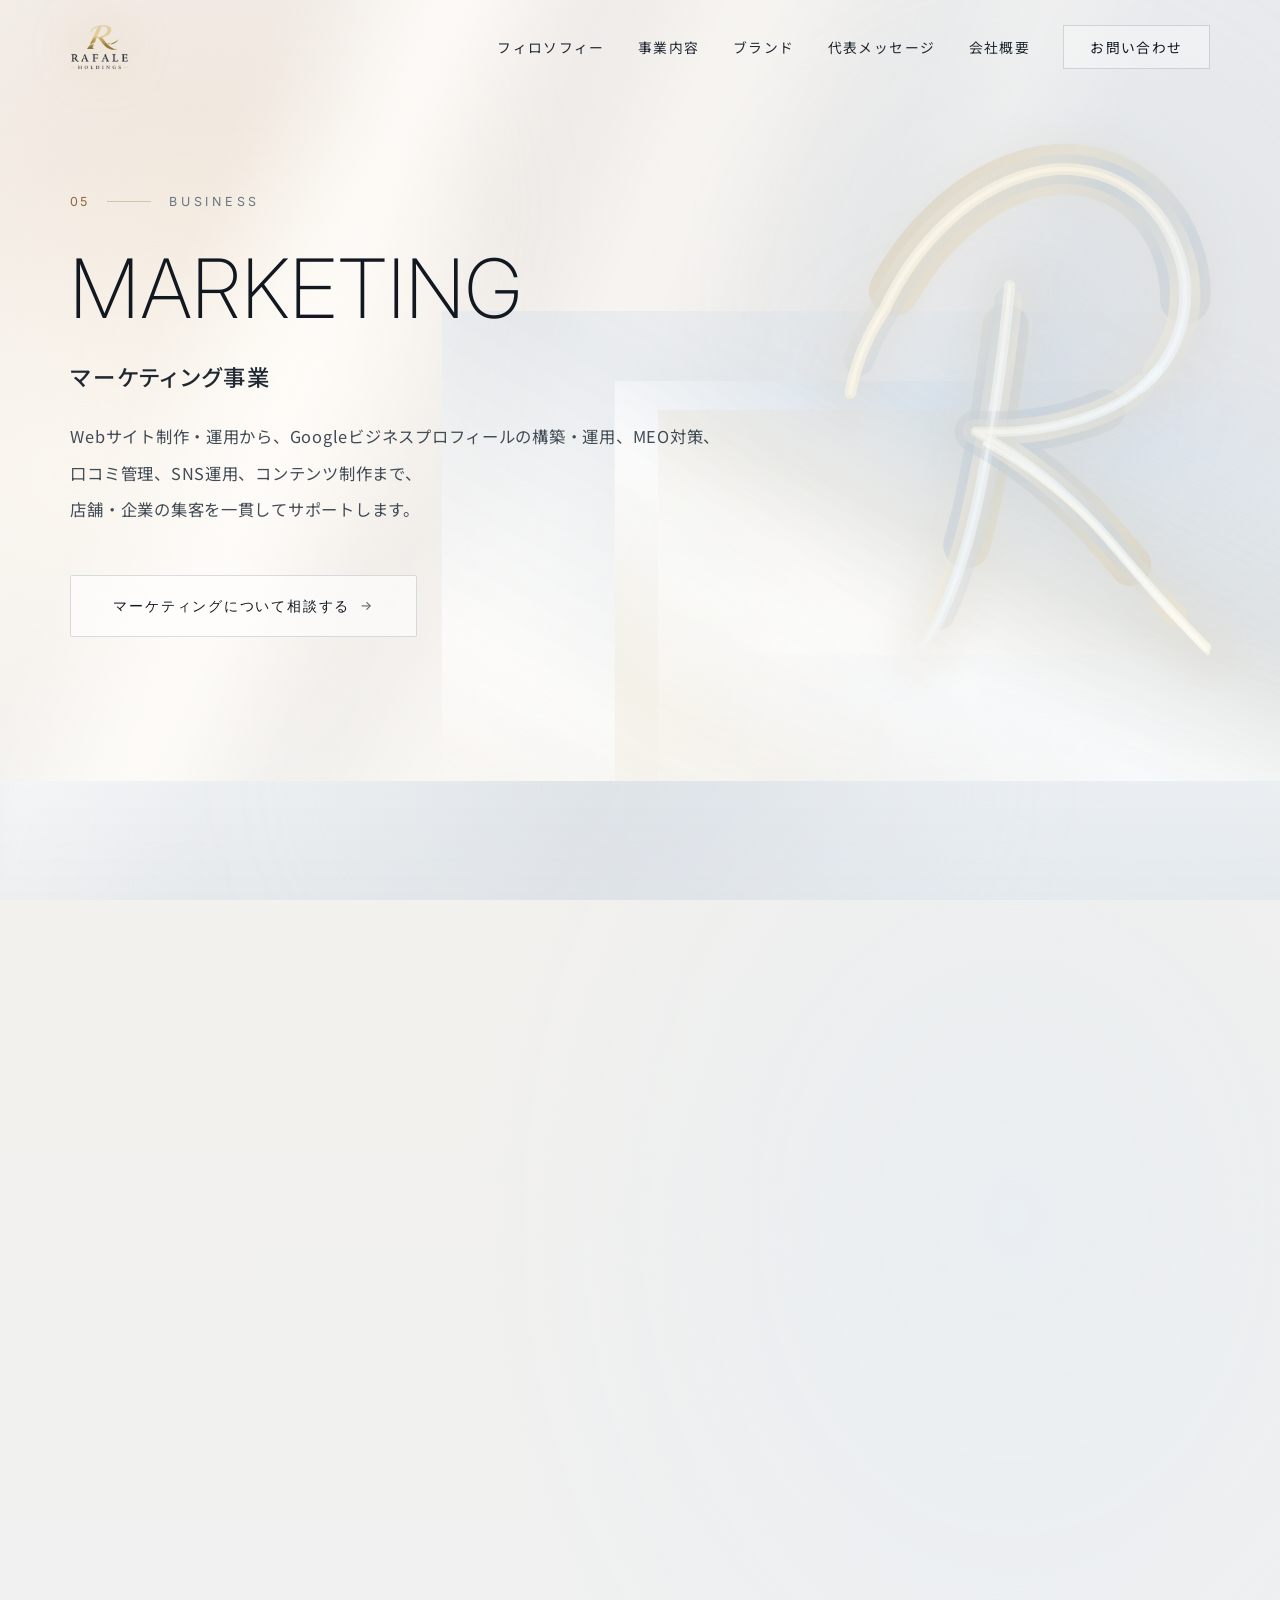
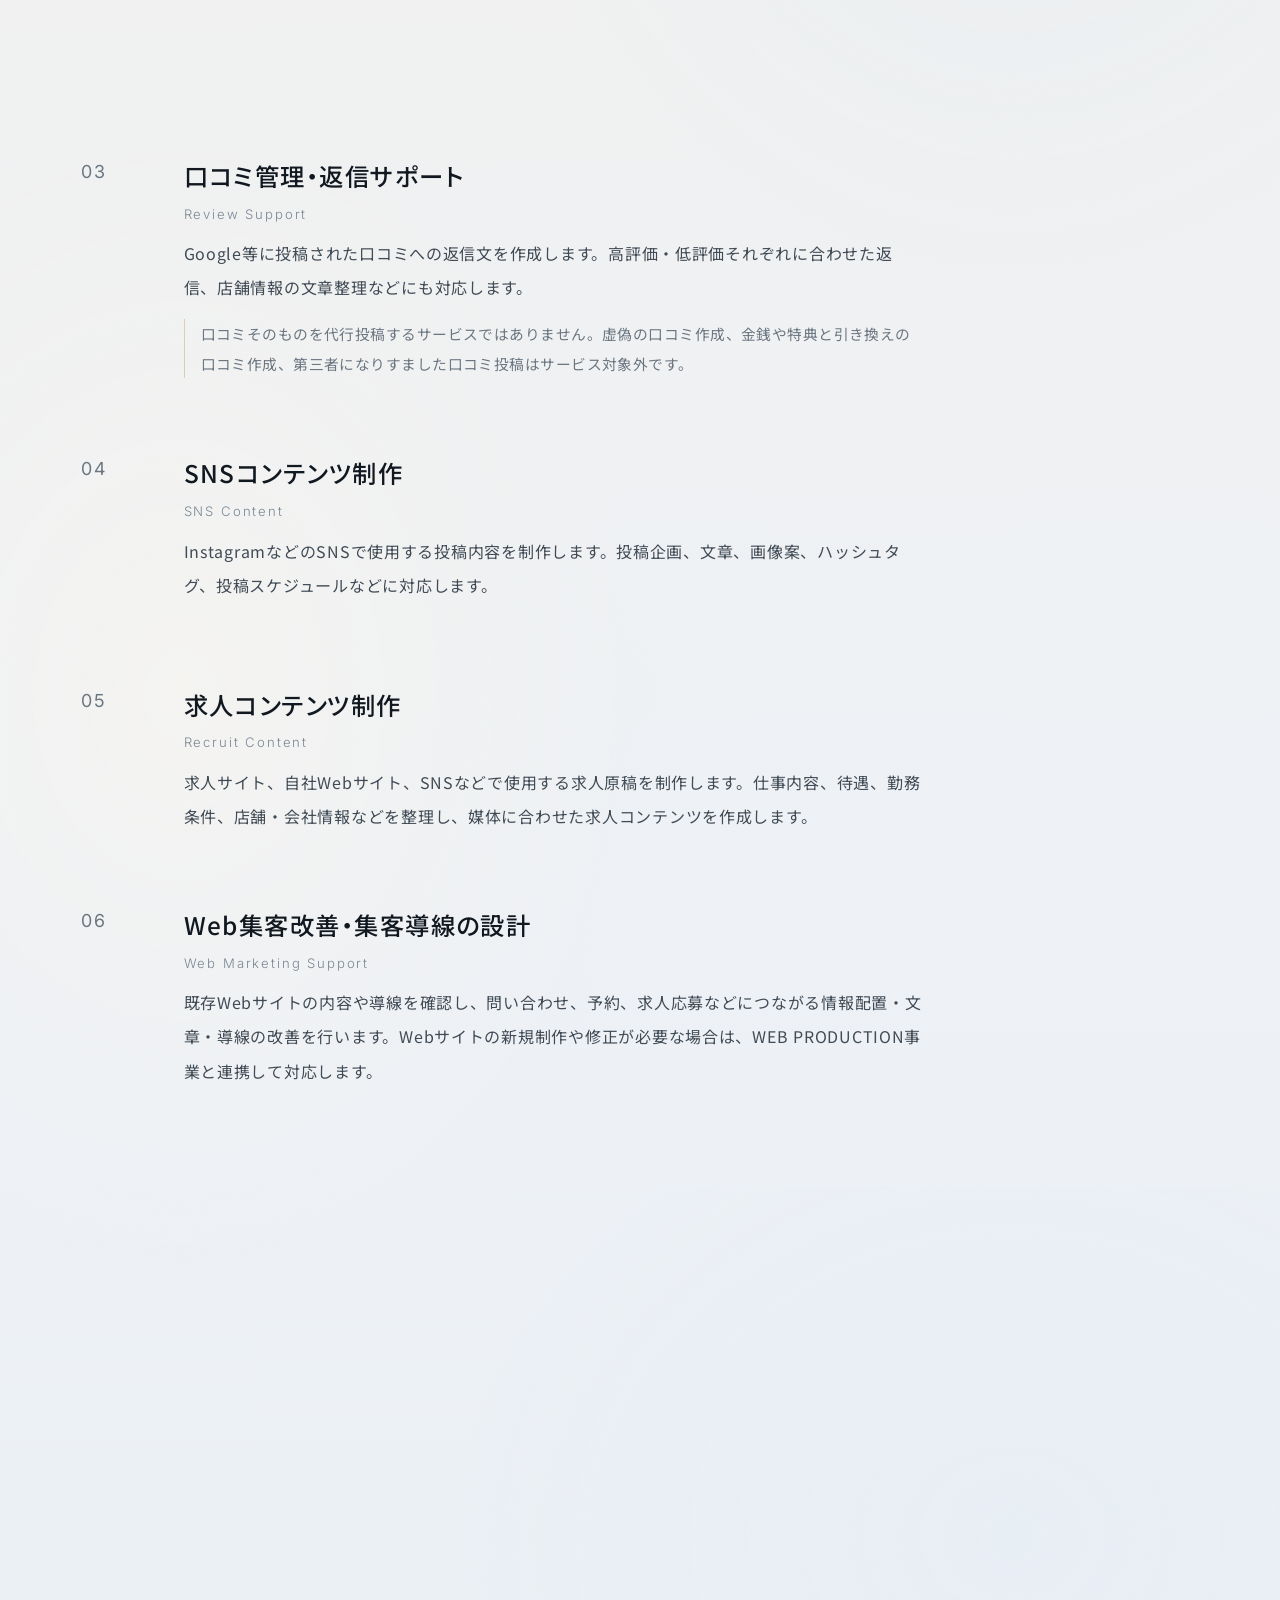
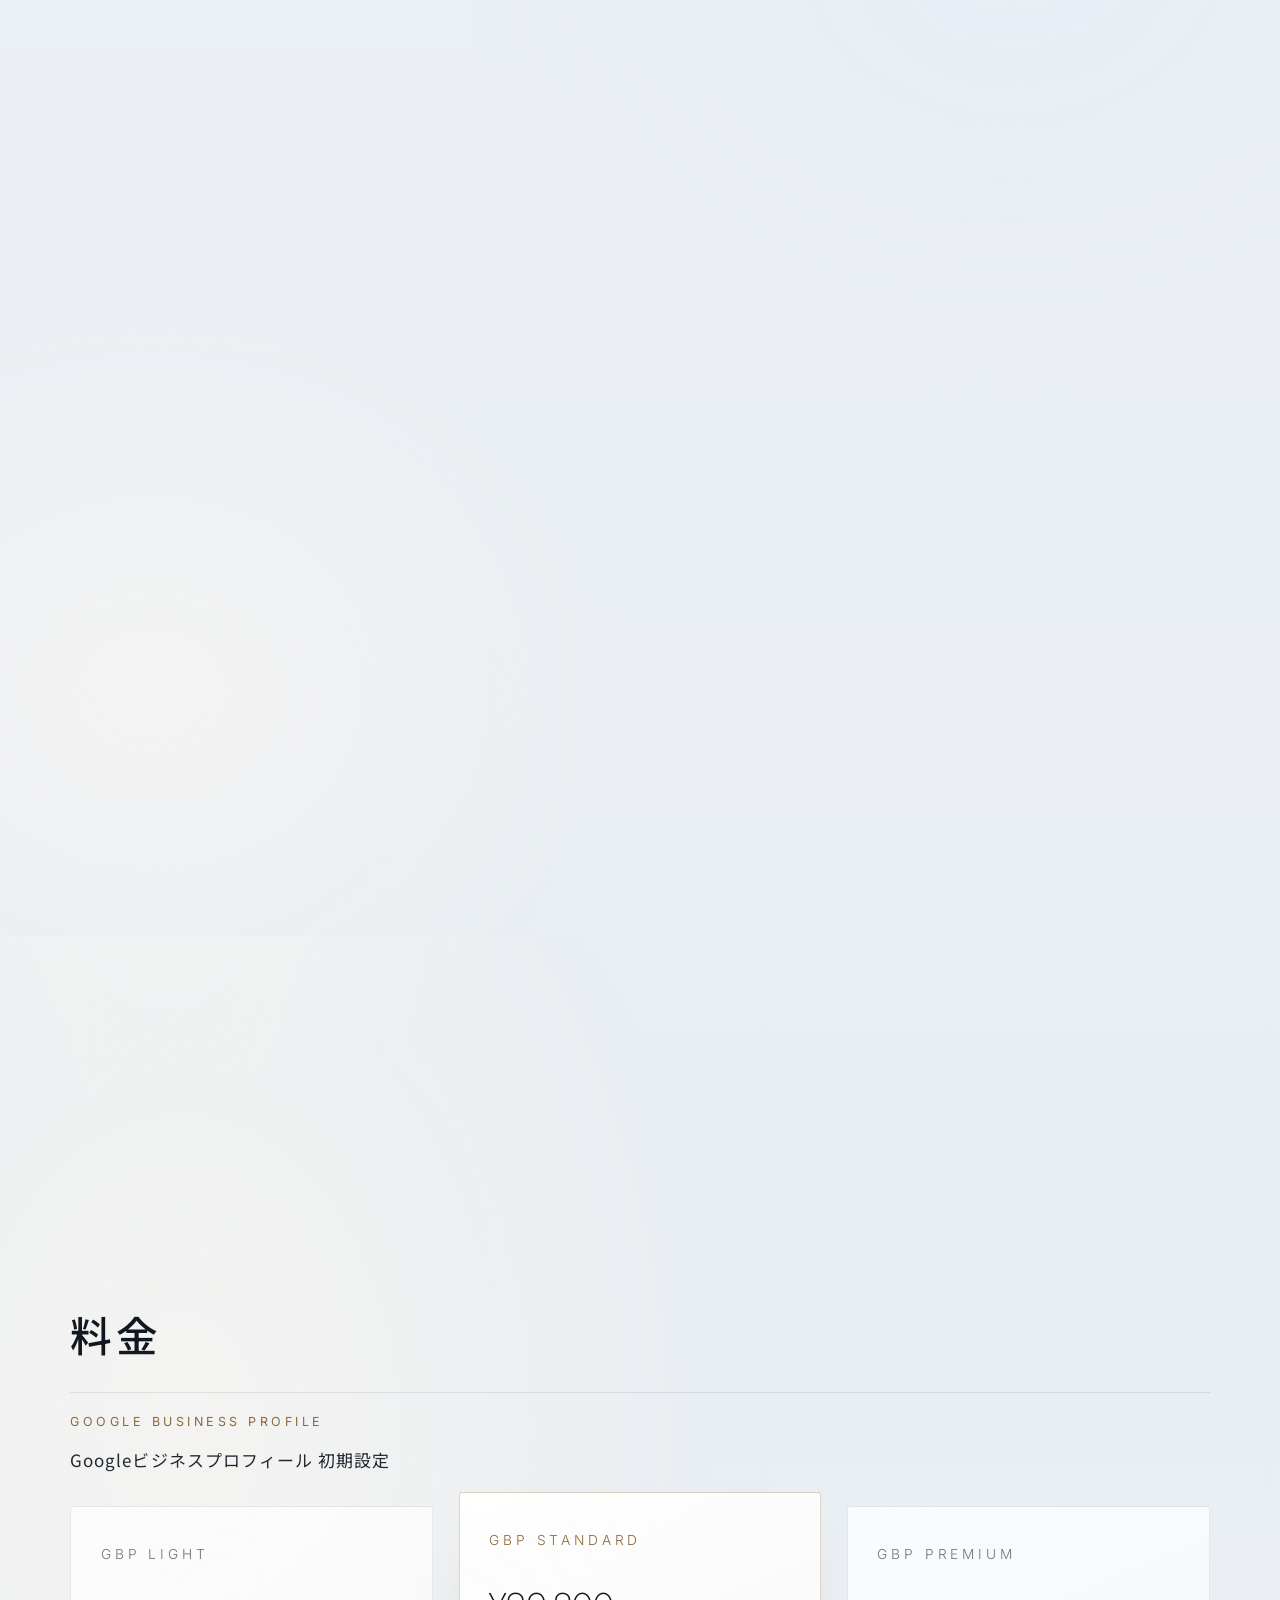
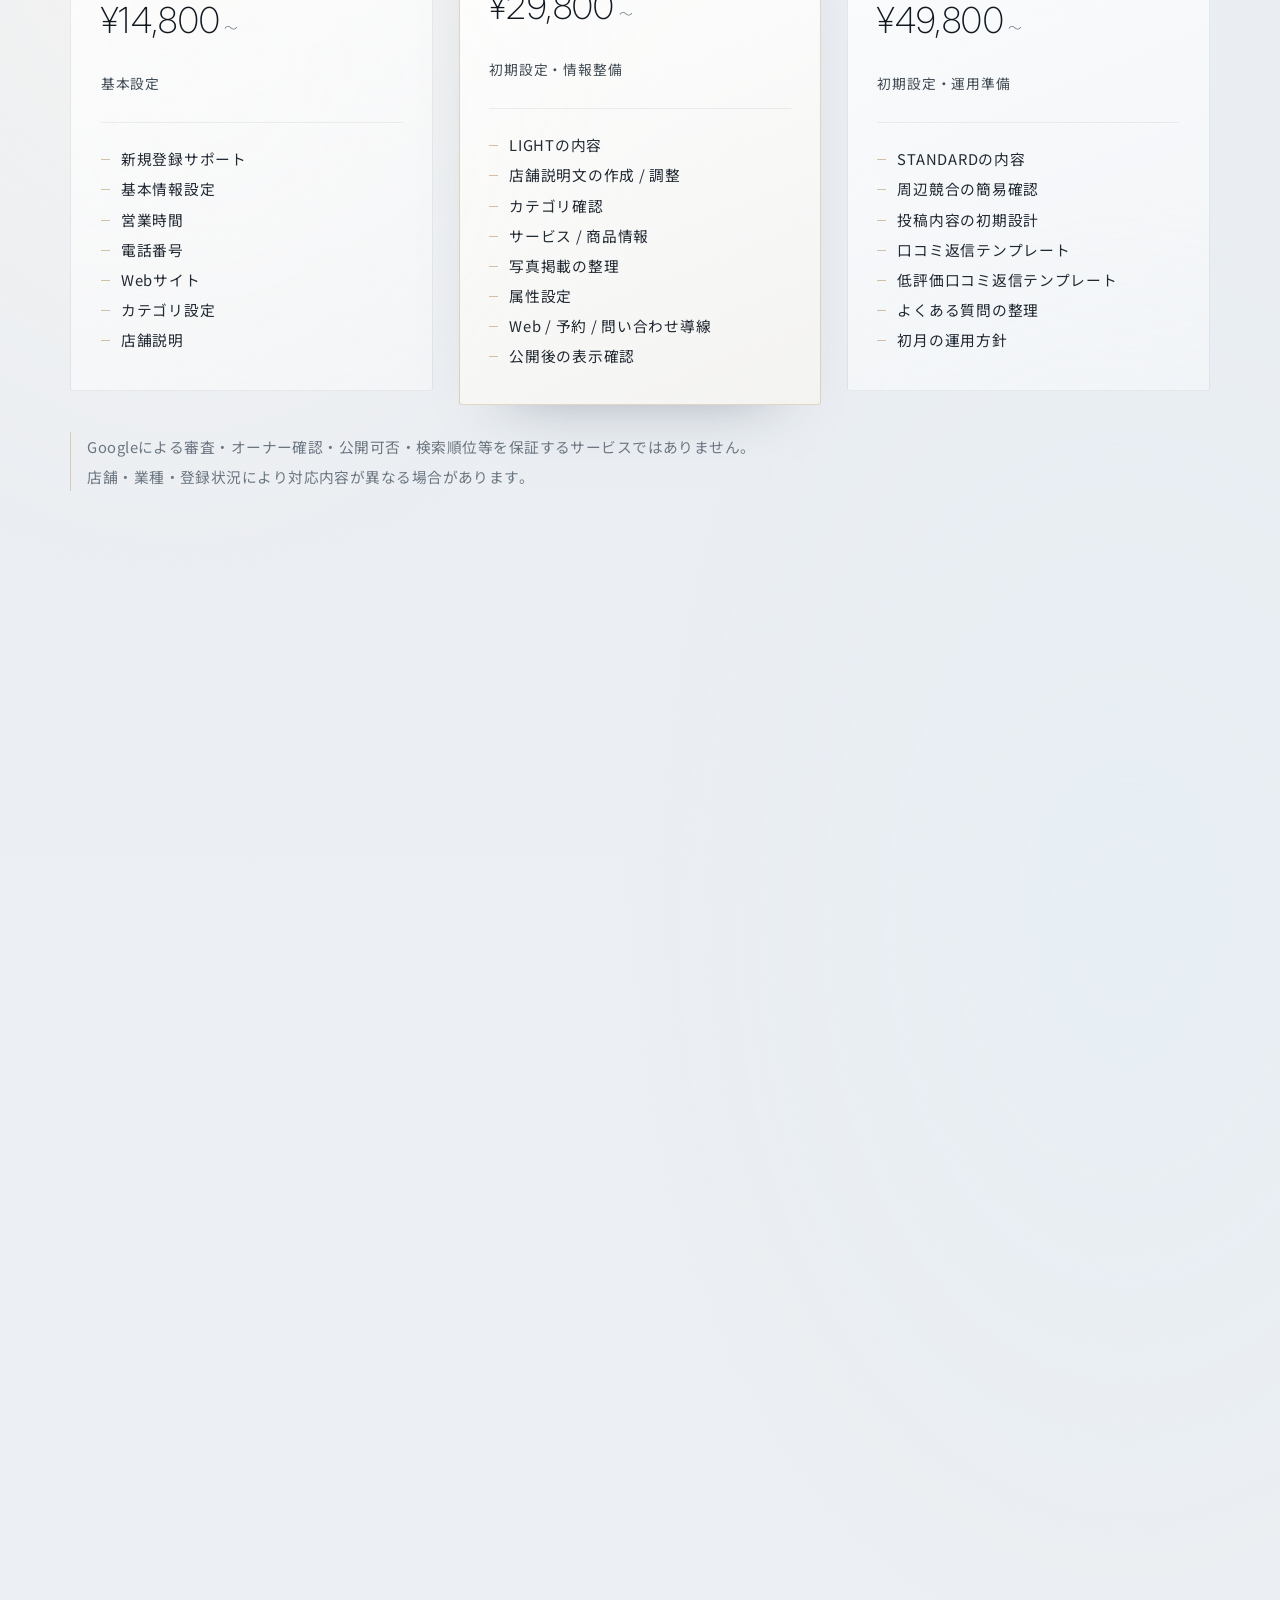
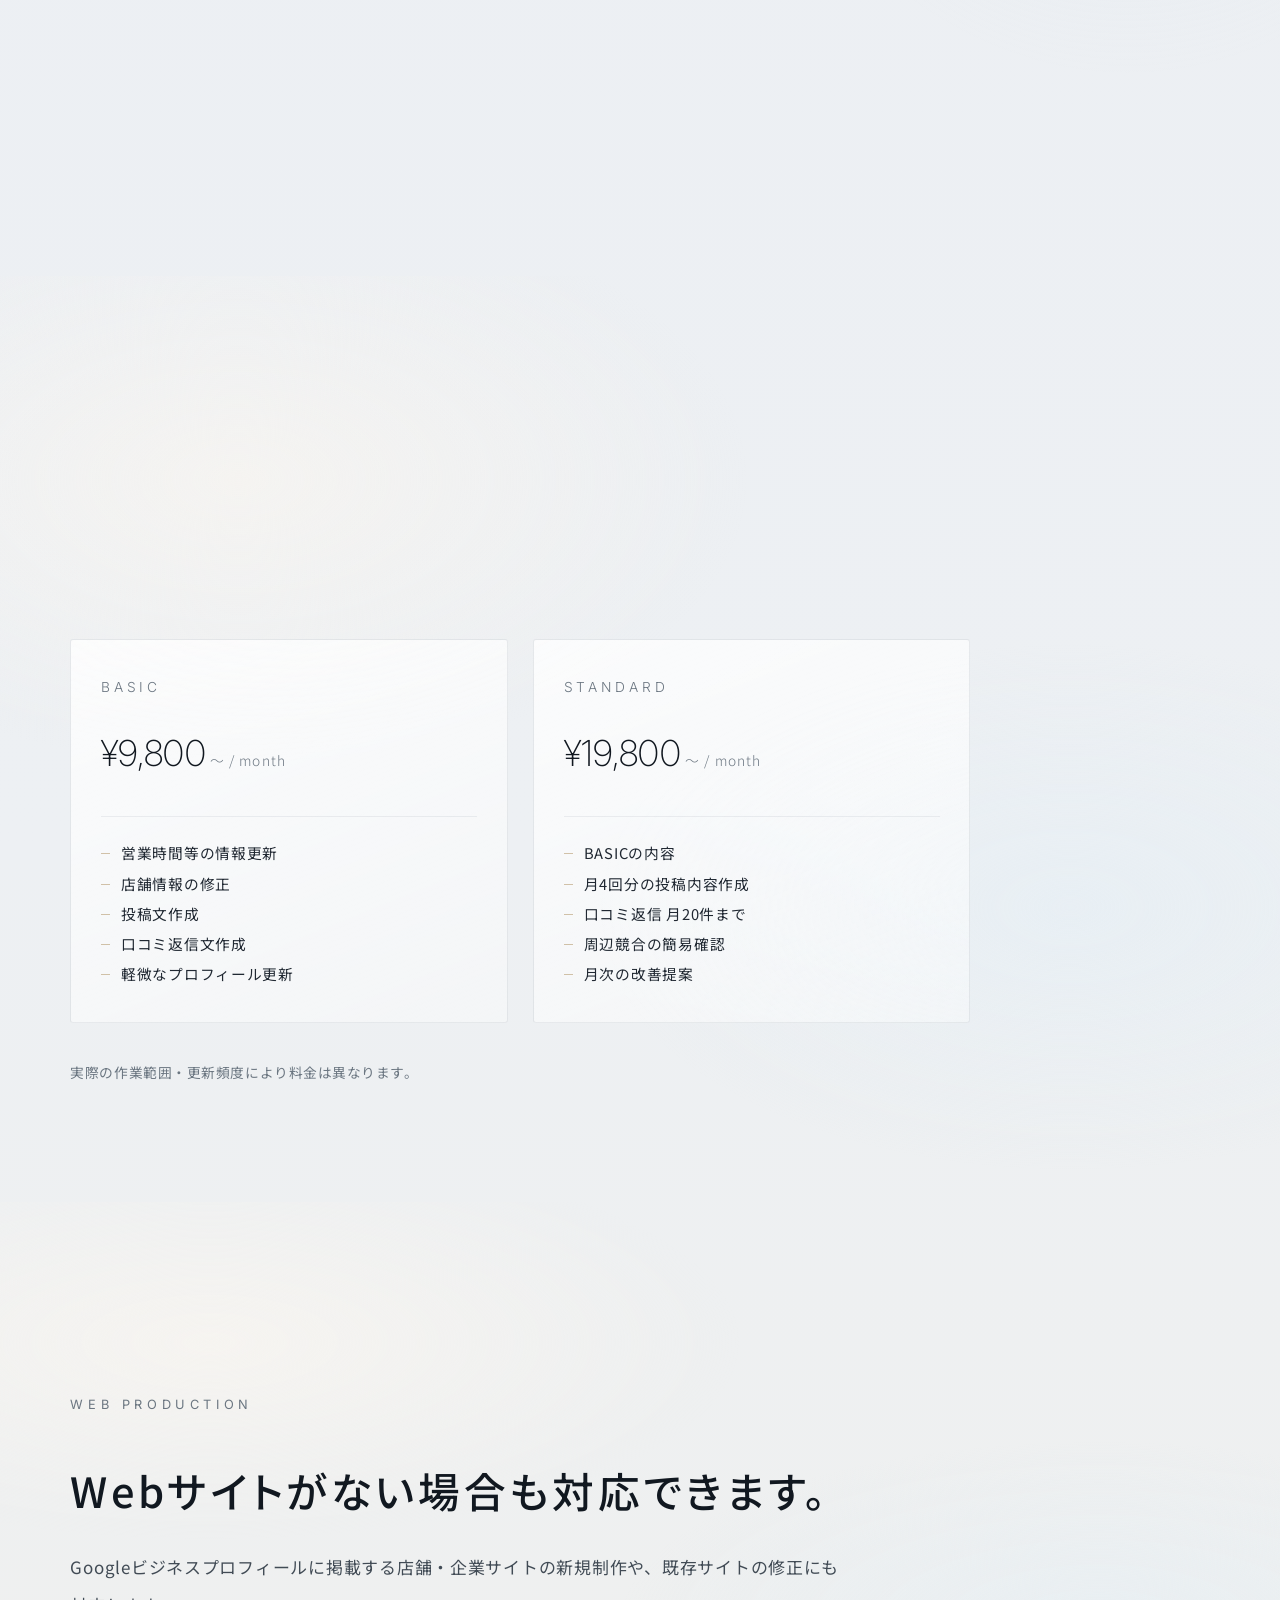
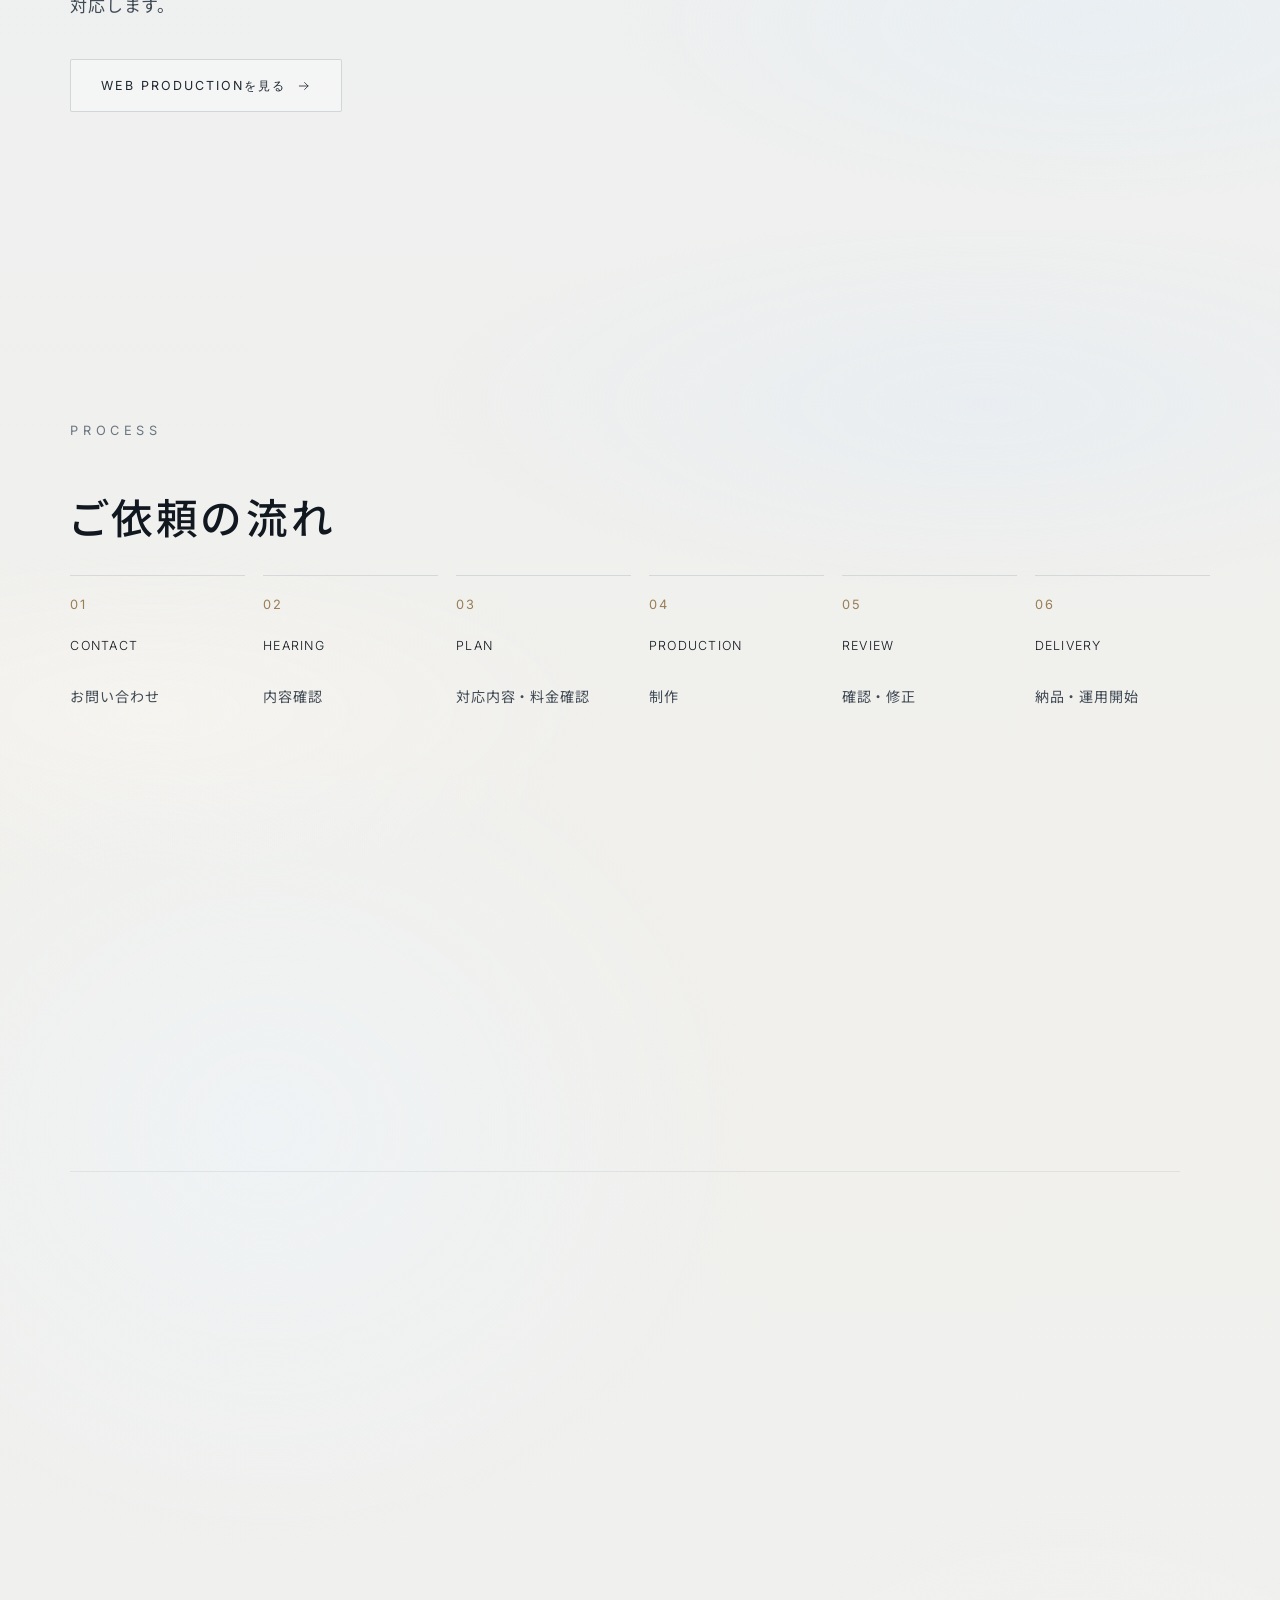
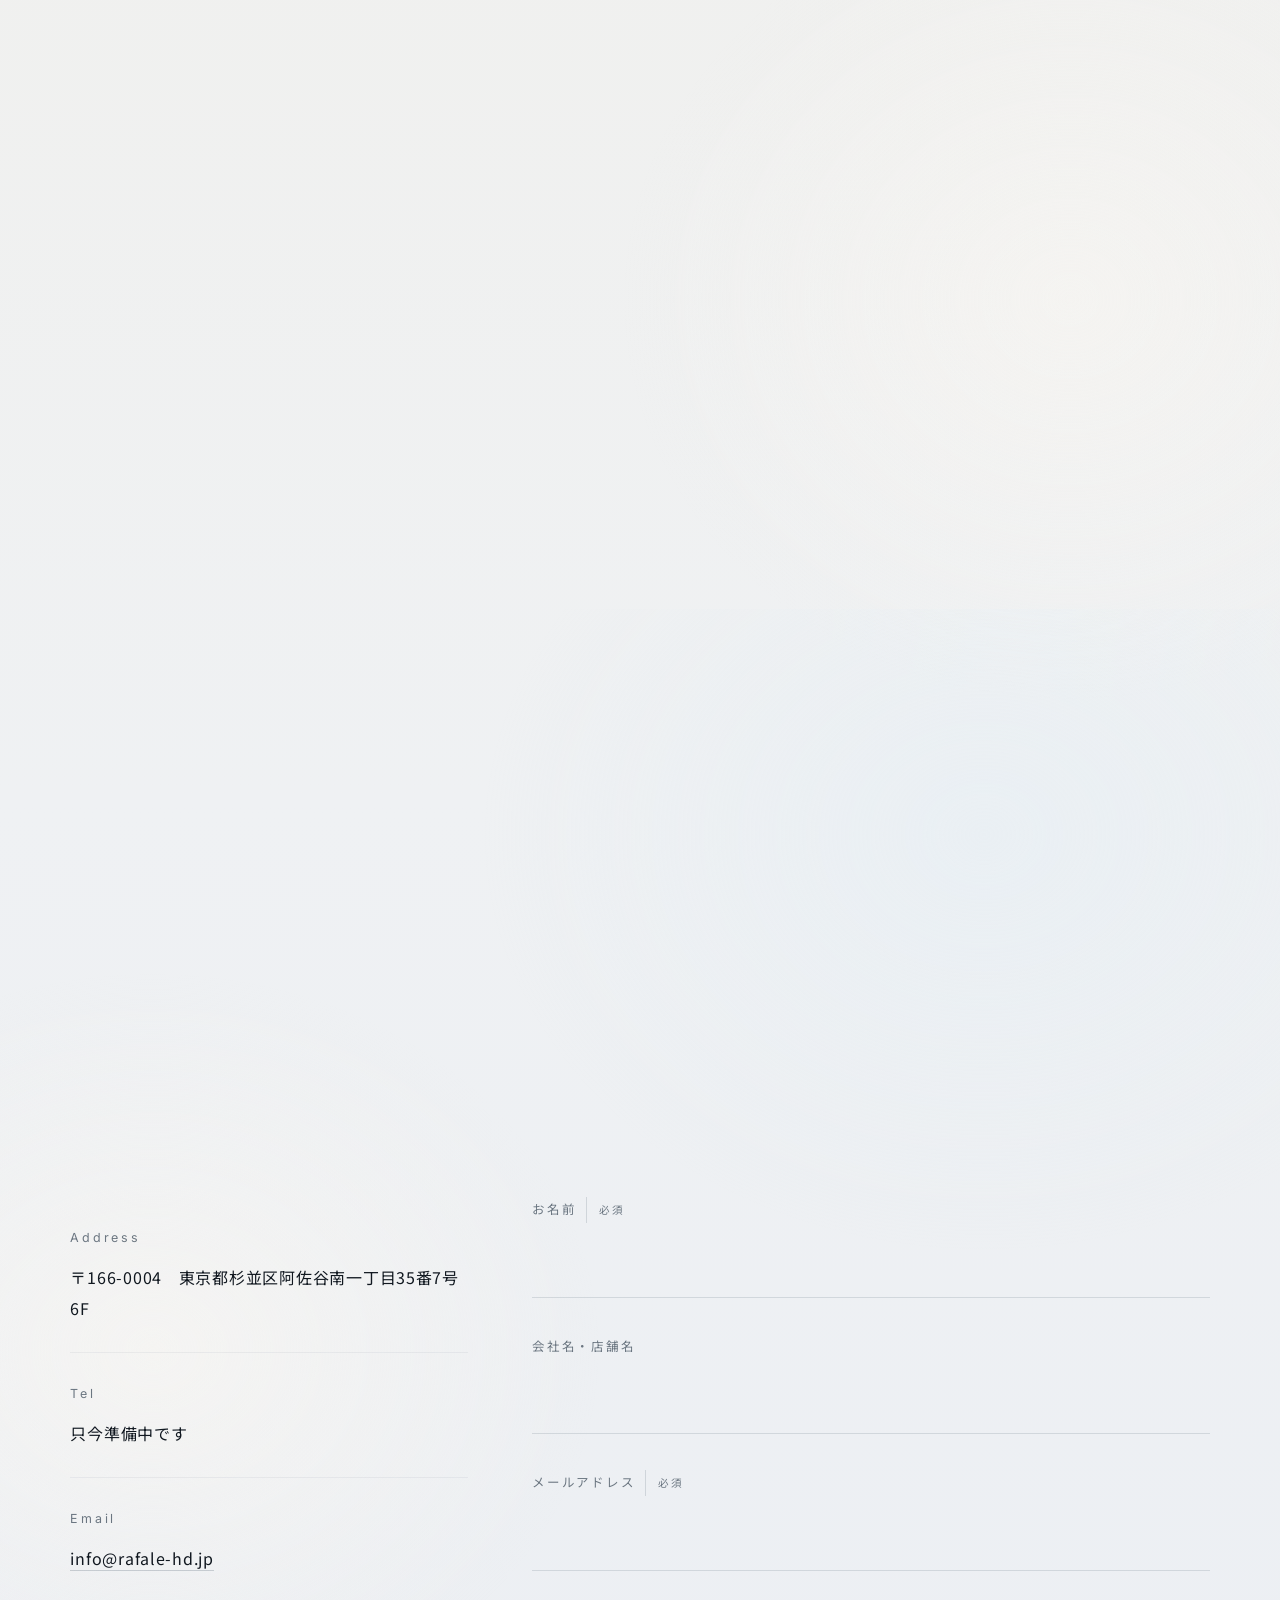
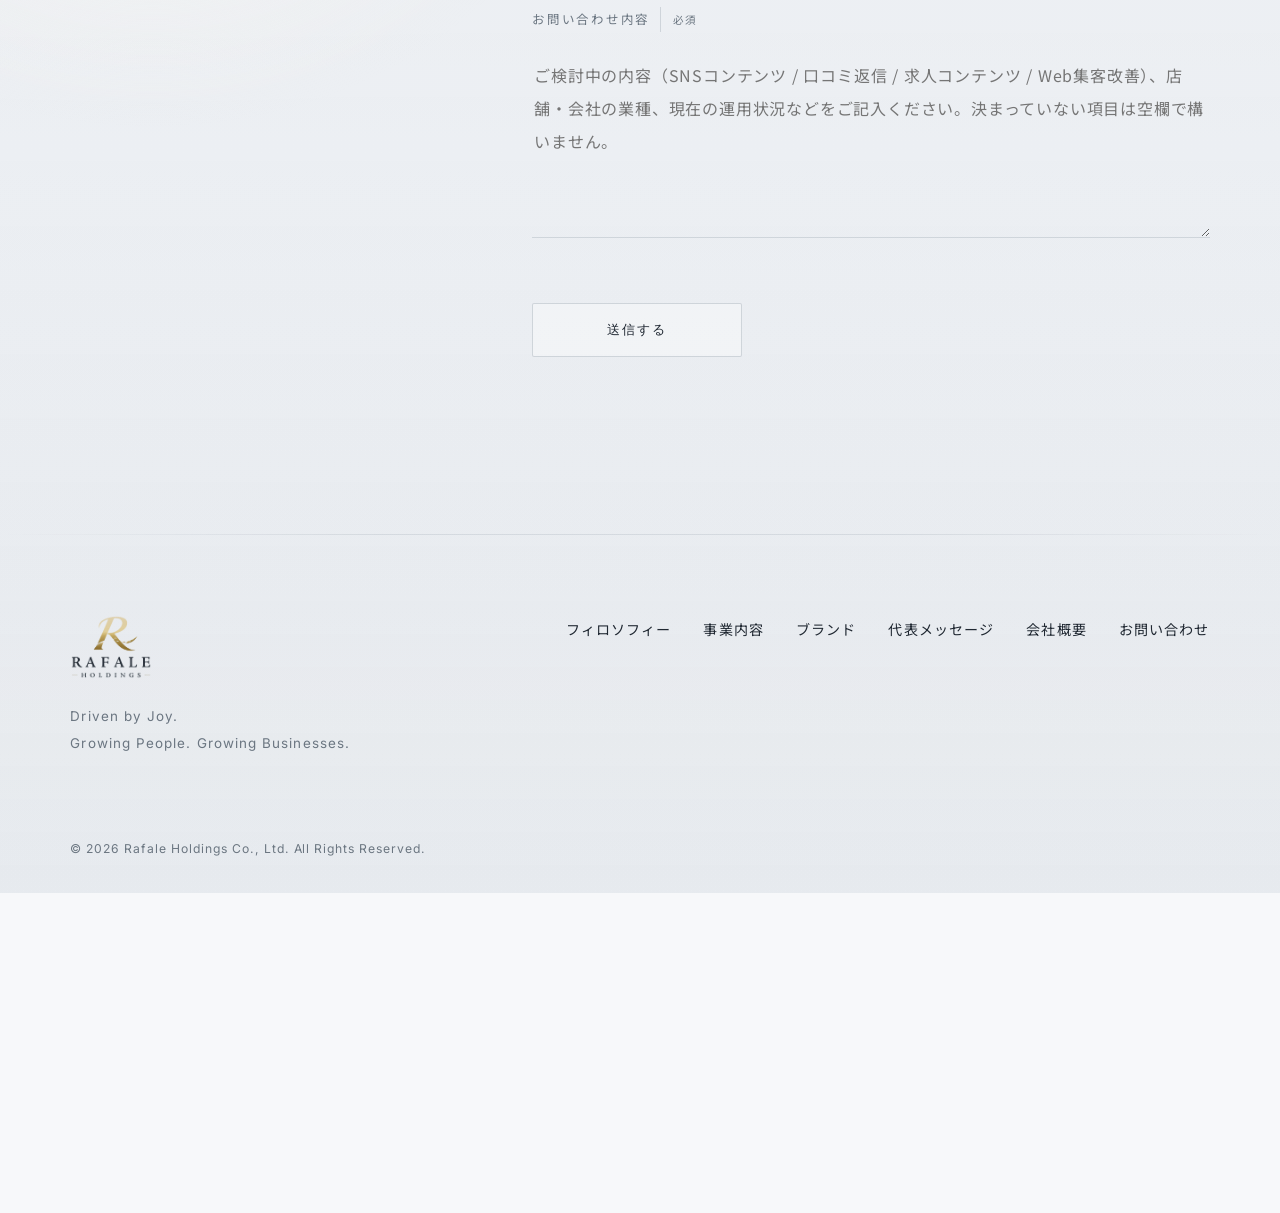
==== commit fd6507b1: "Only load the hero video once it is actually placed The TOP page asked for assets/videos/rafale-open" ====
--- a/business/marketing.html
+++ b/business/marketing.html
@@ -929,6 +929,6 @@
   </div>
 </footer>
 
-<script src="/js/script.js?v=17" defer></script>
+<script src="/js/script.js?v=18" defer></script>
 </body>
 </html>
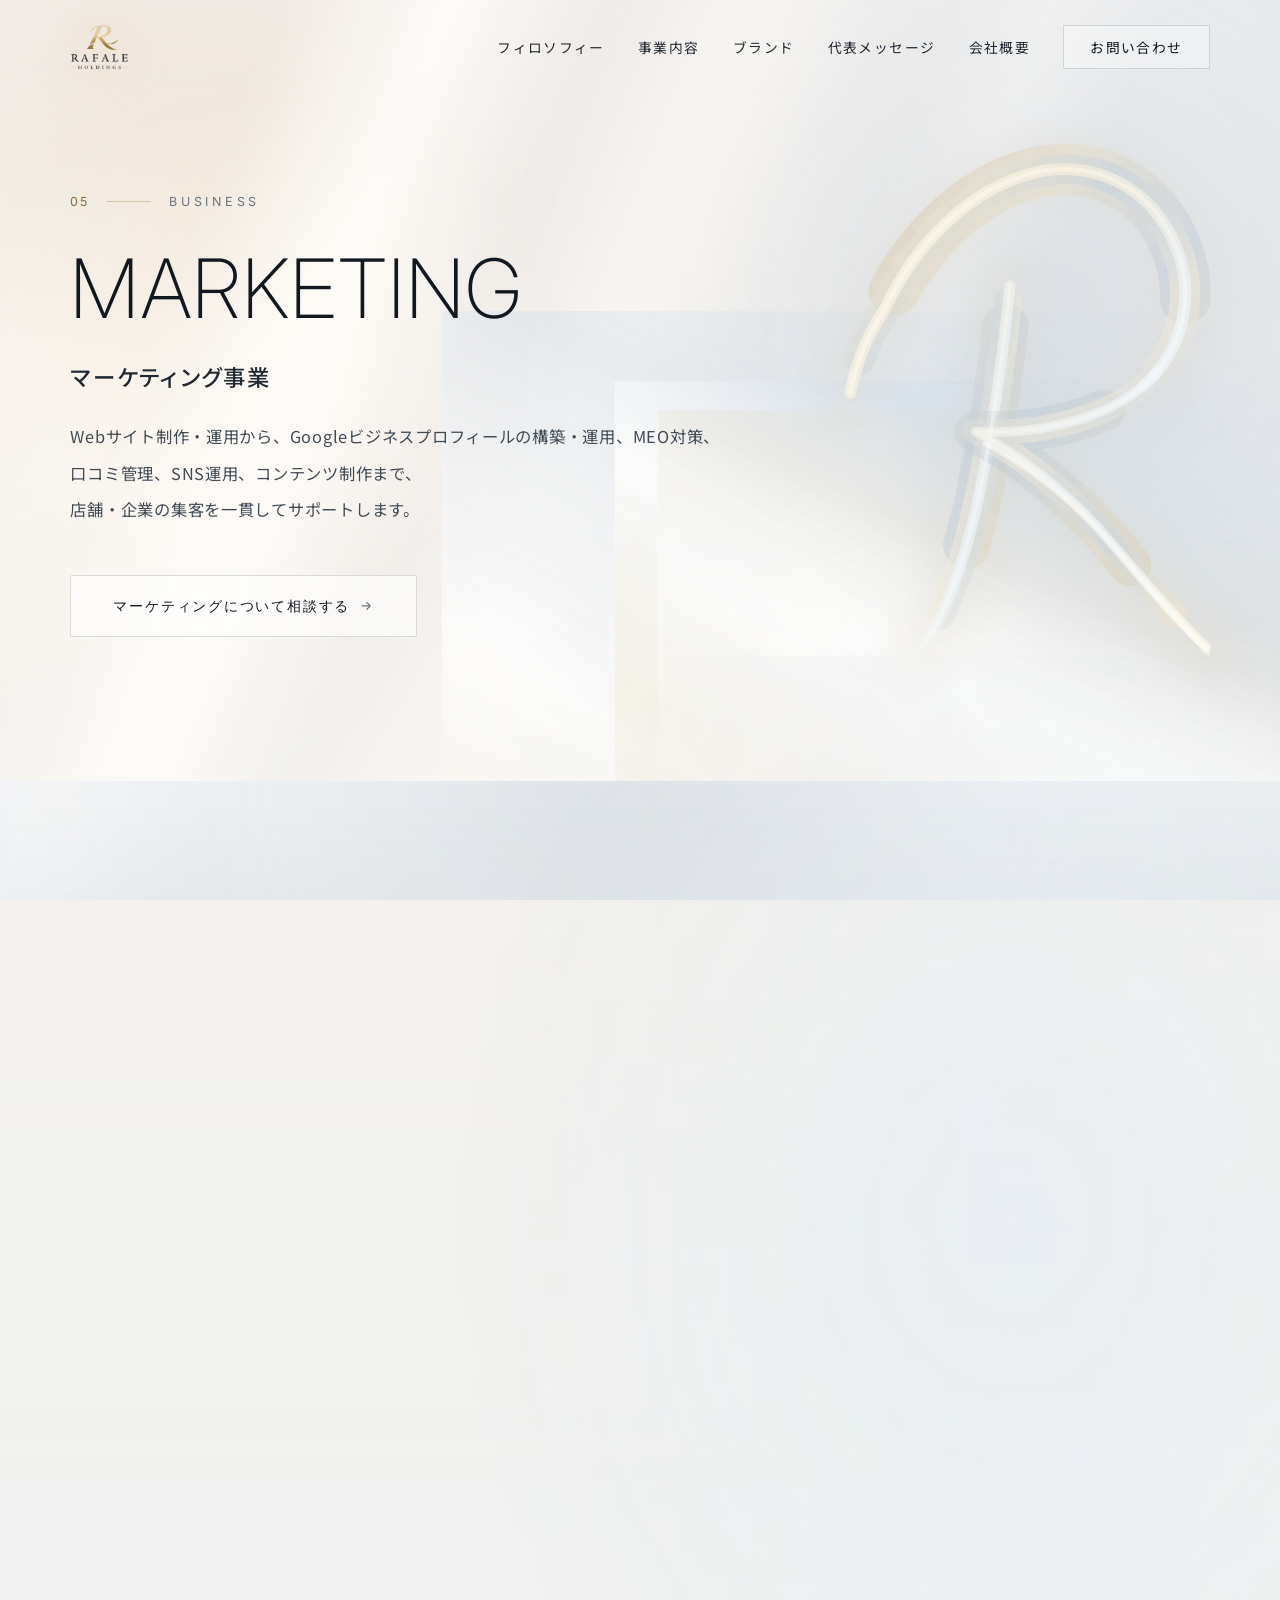
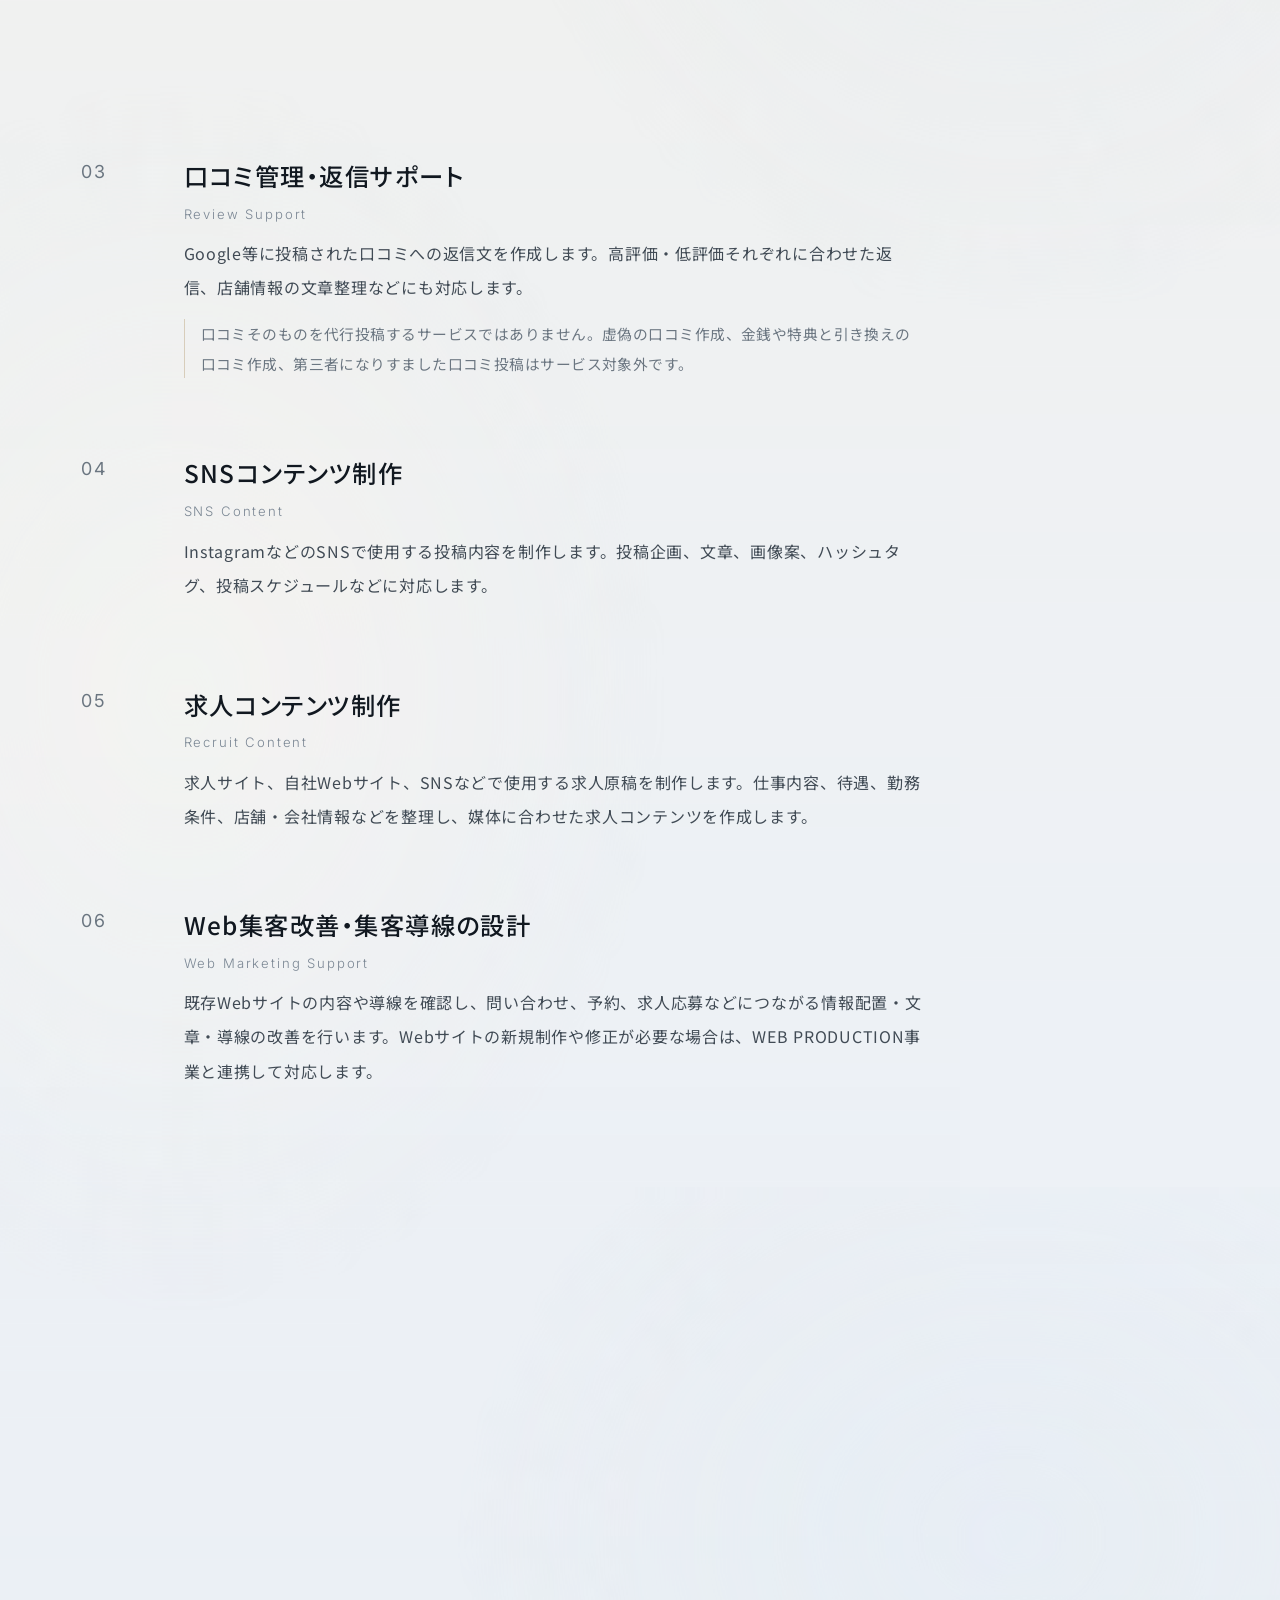
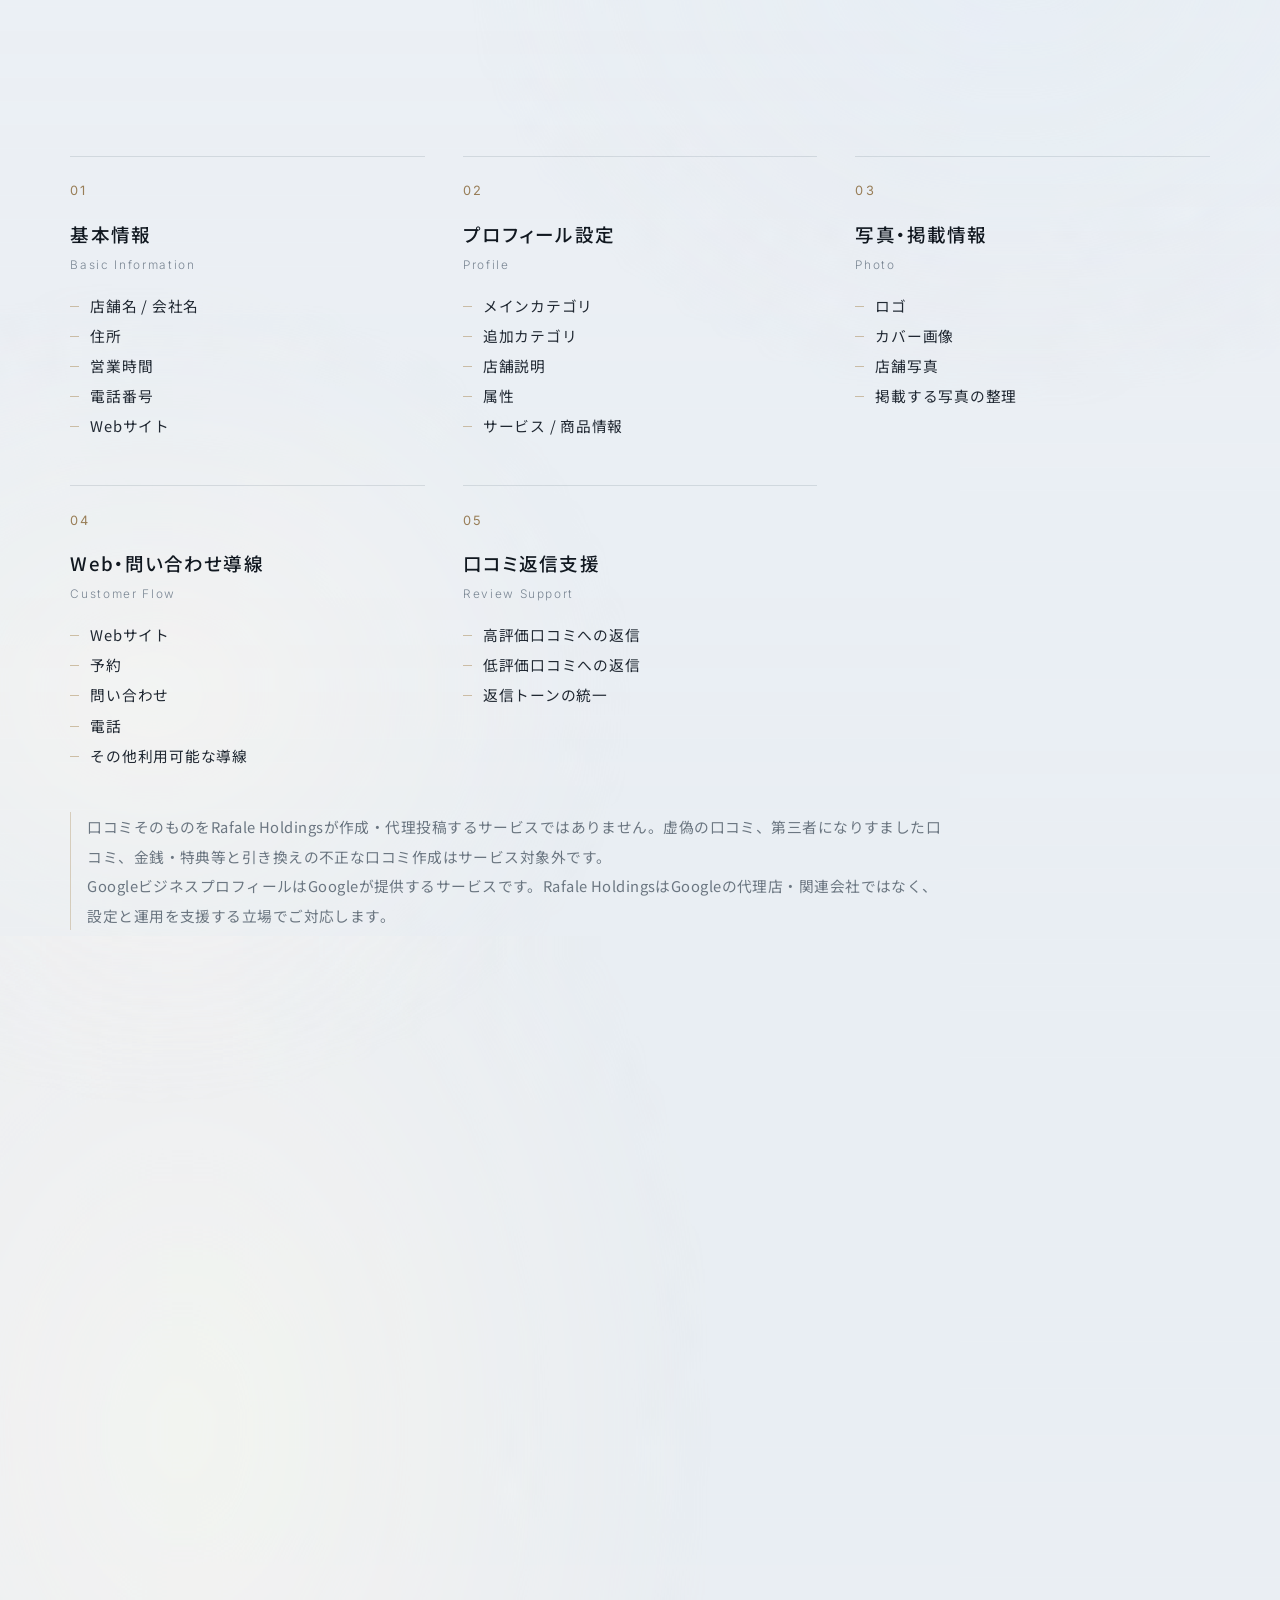
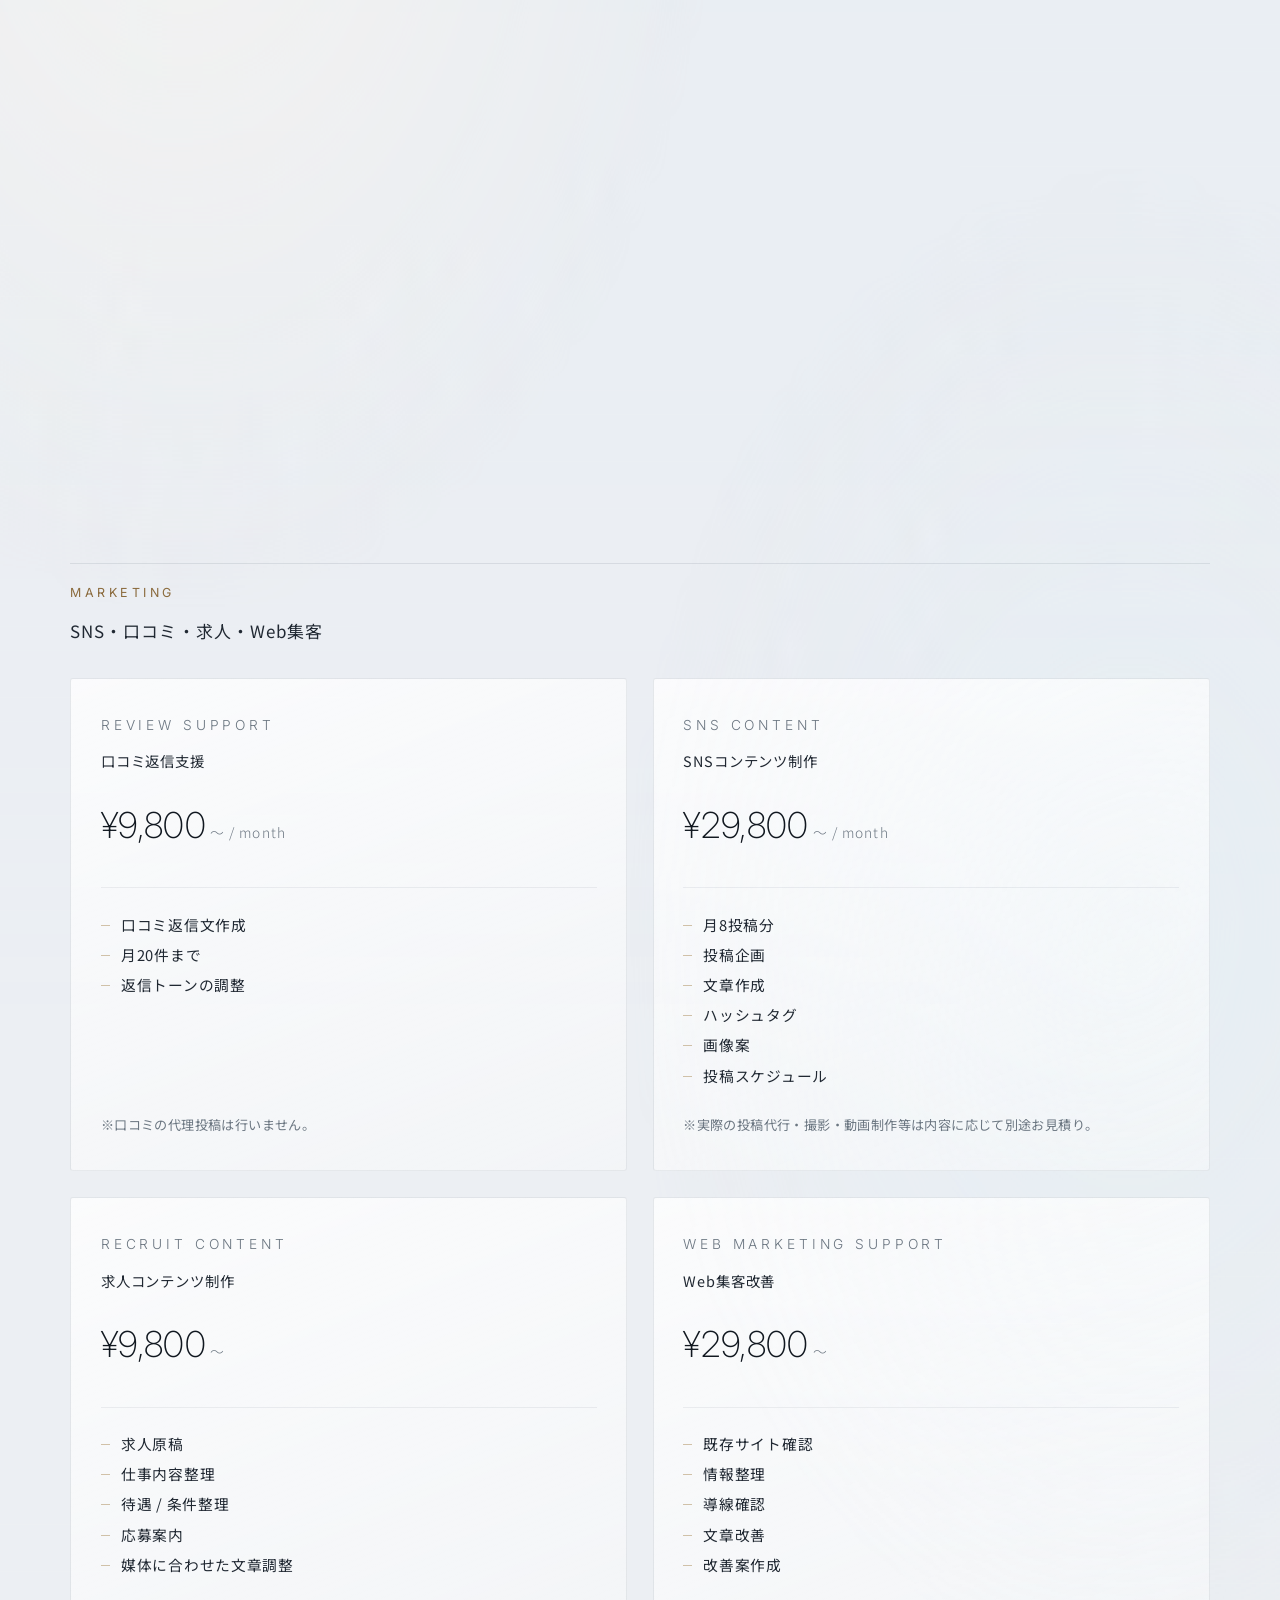
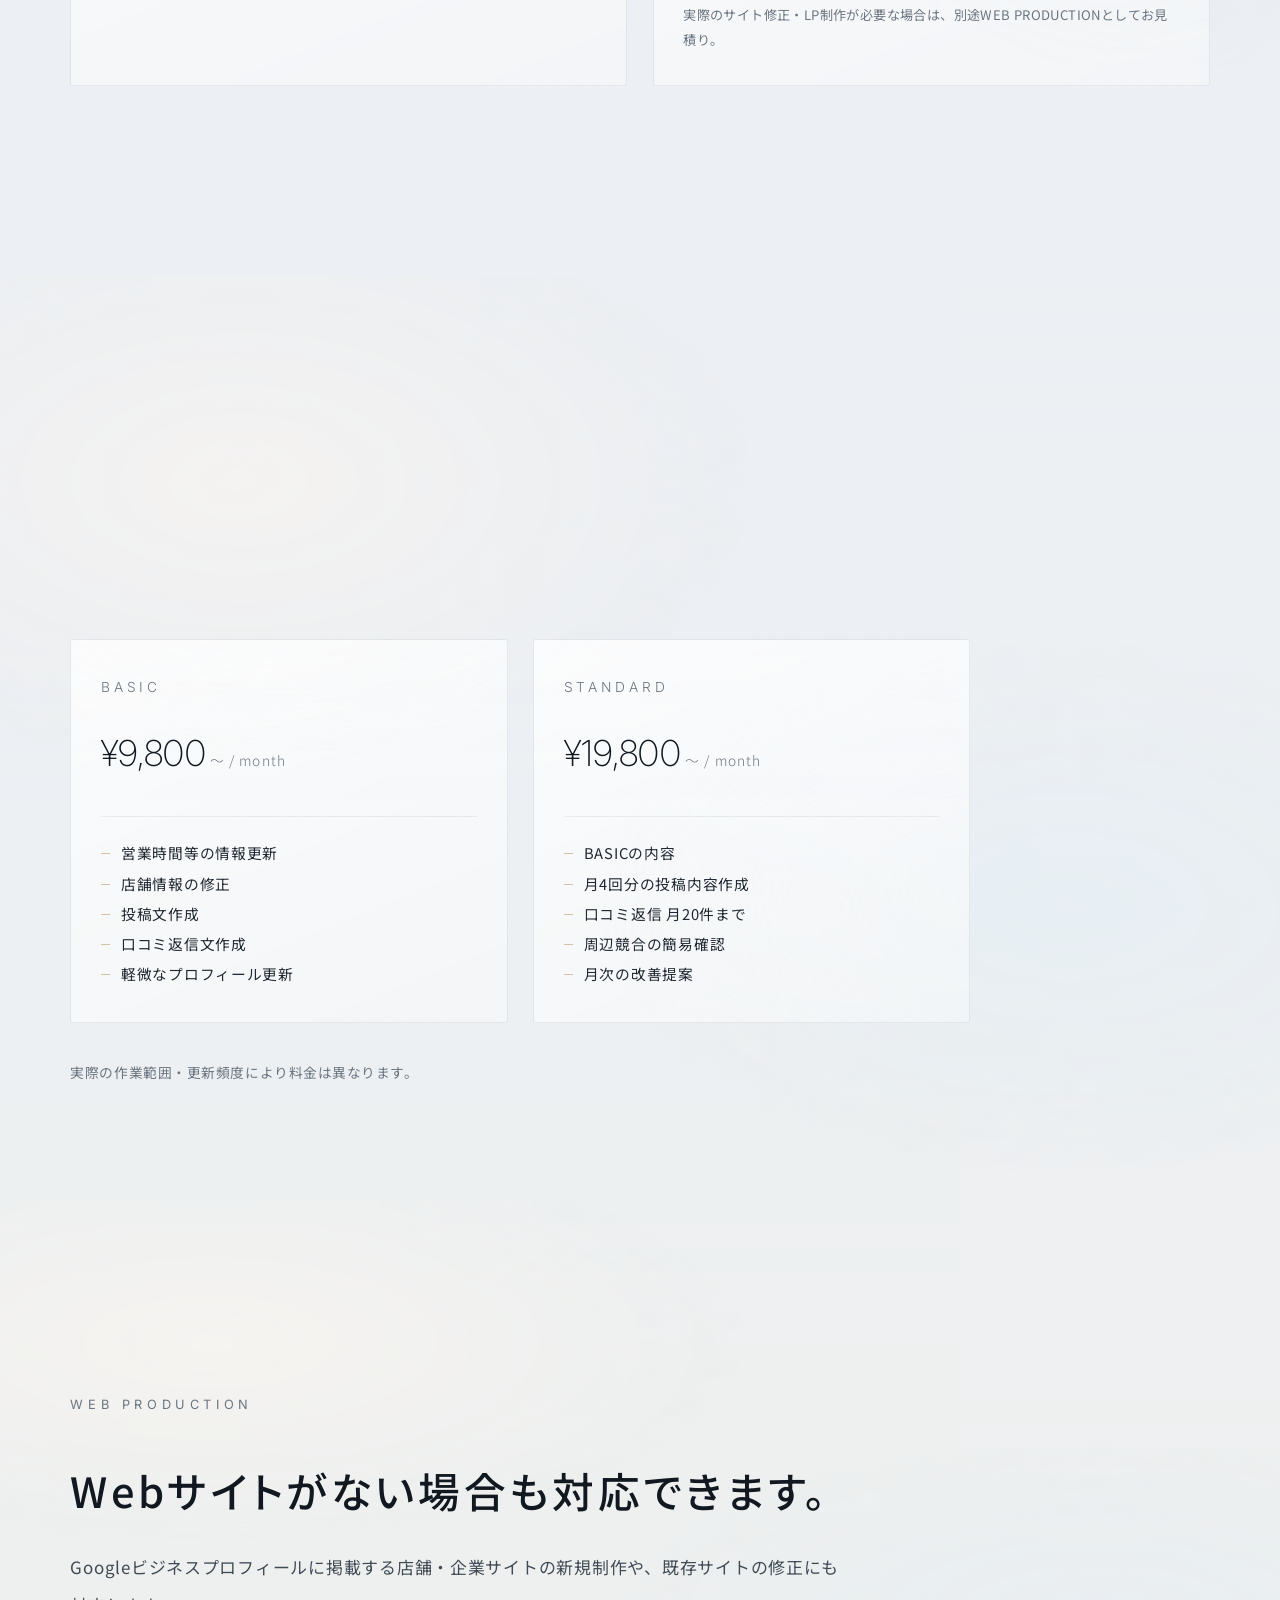
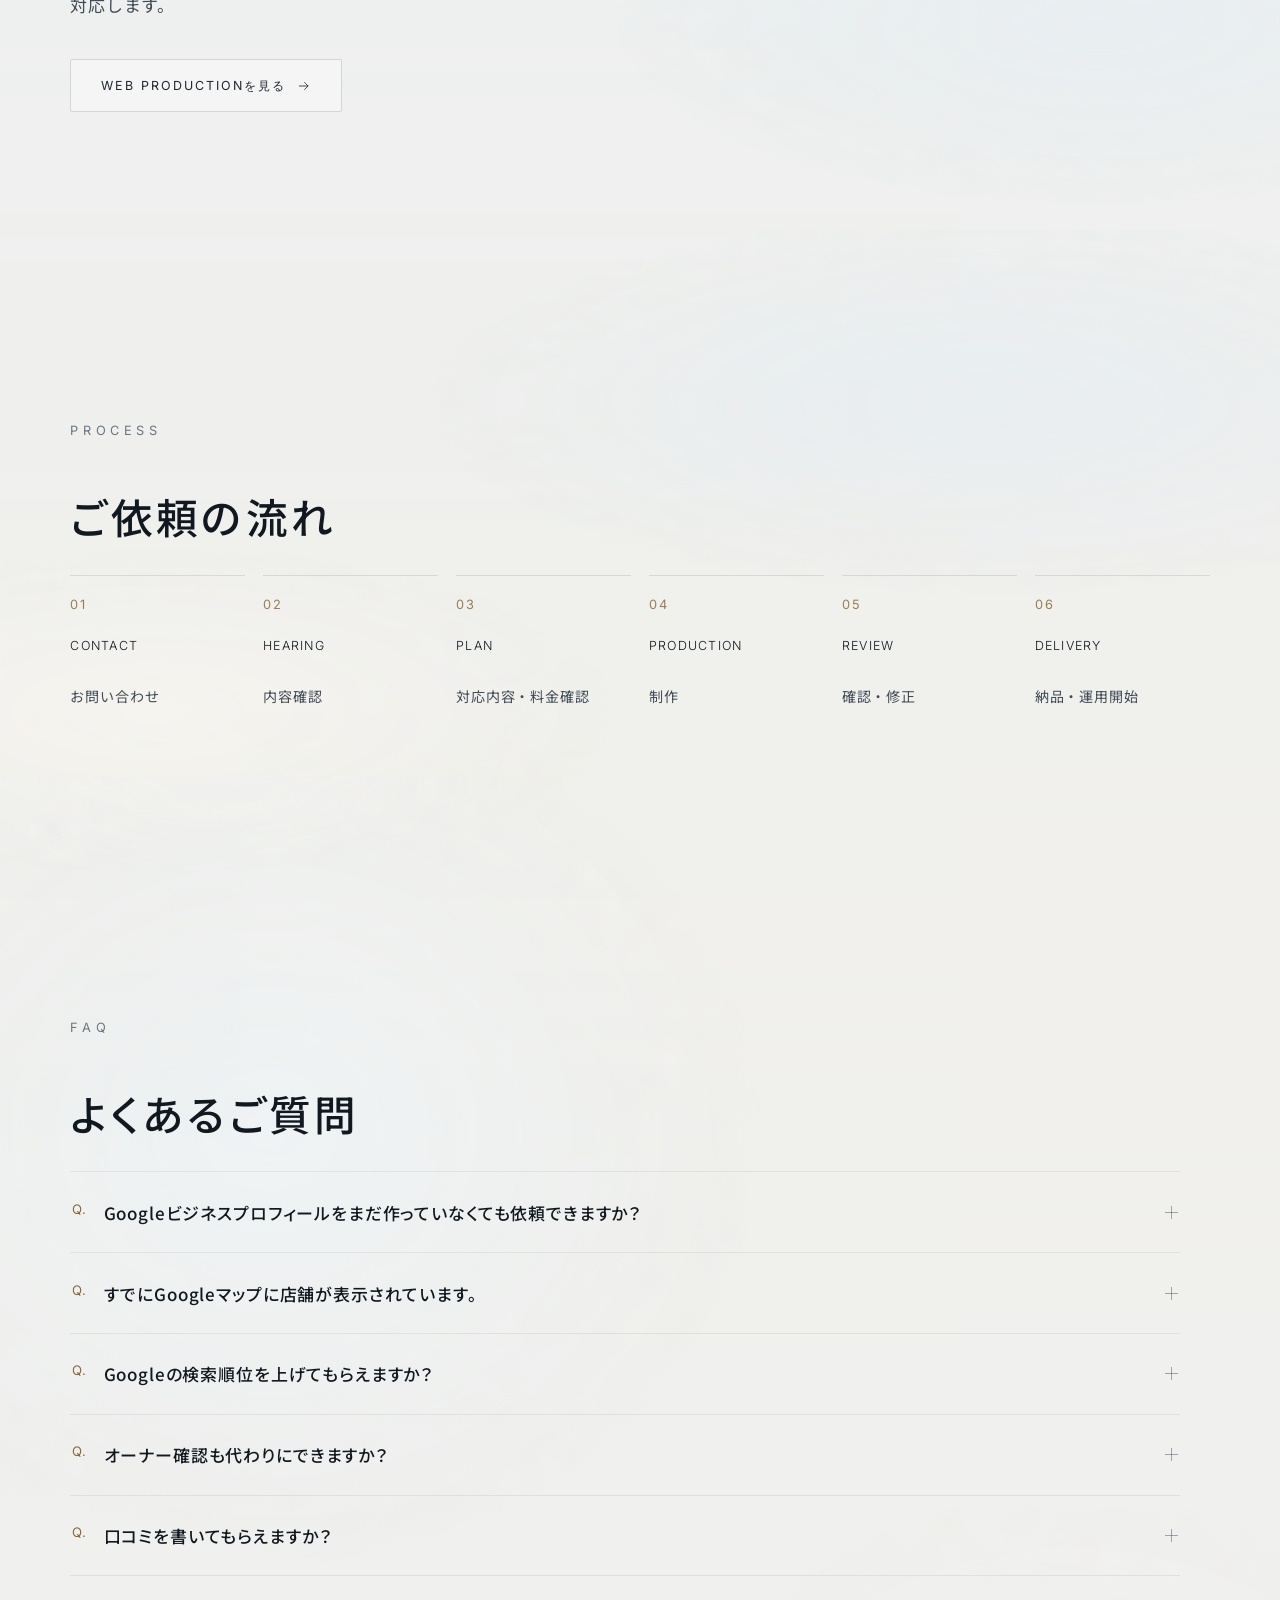
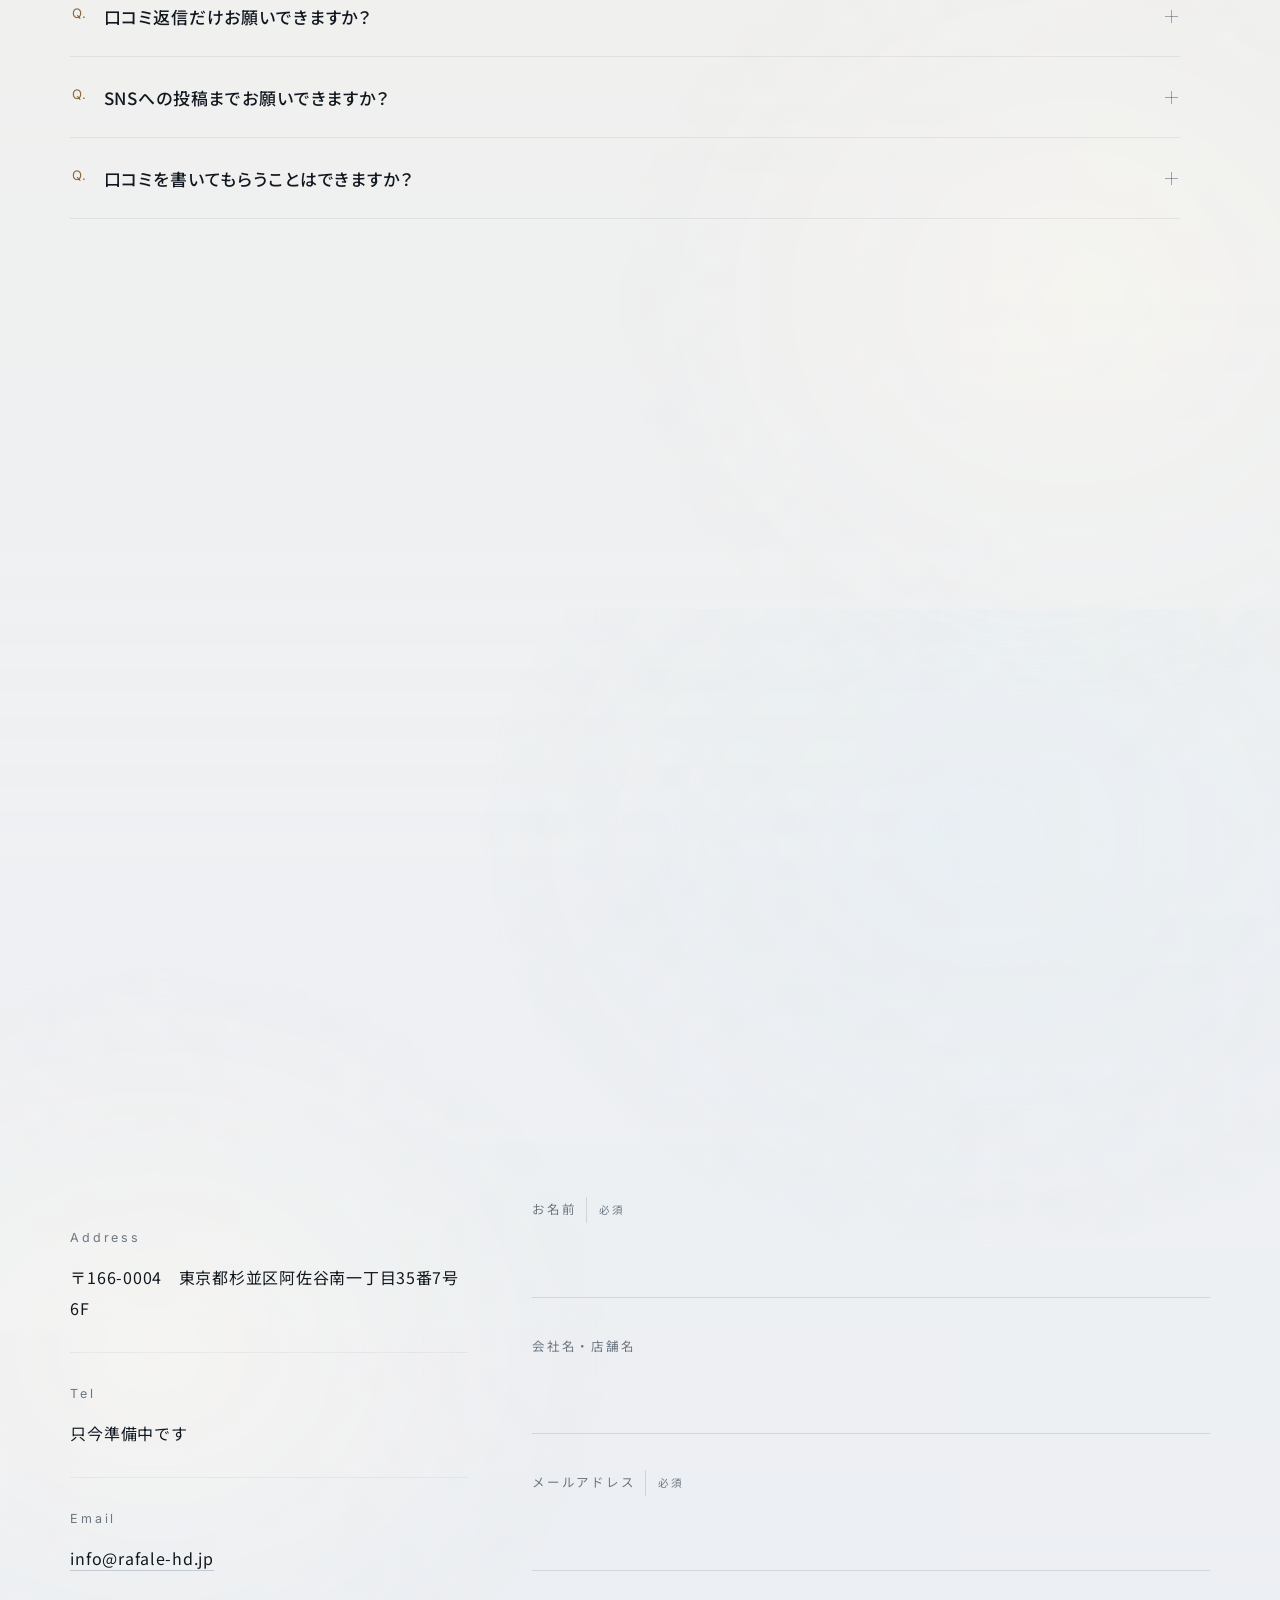
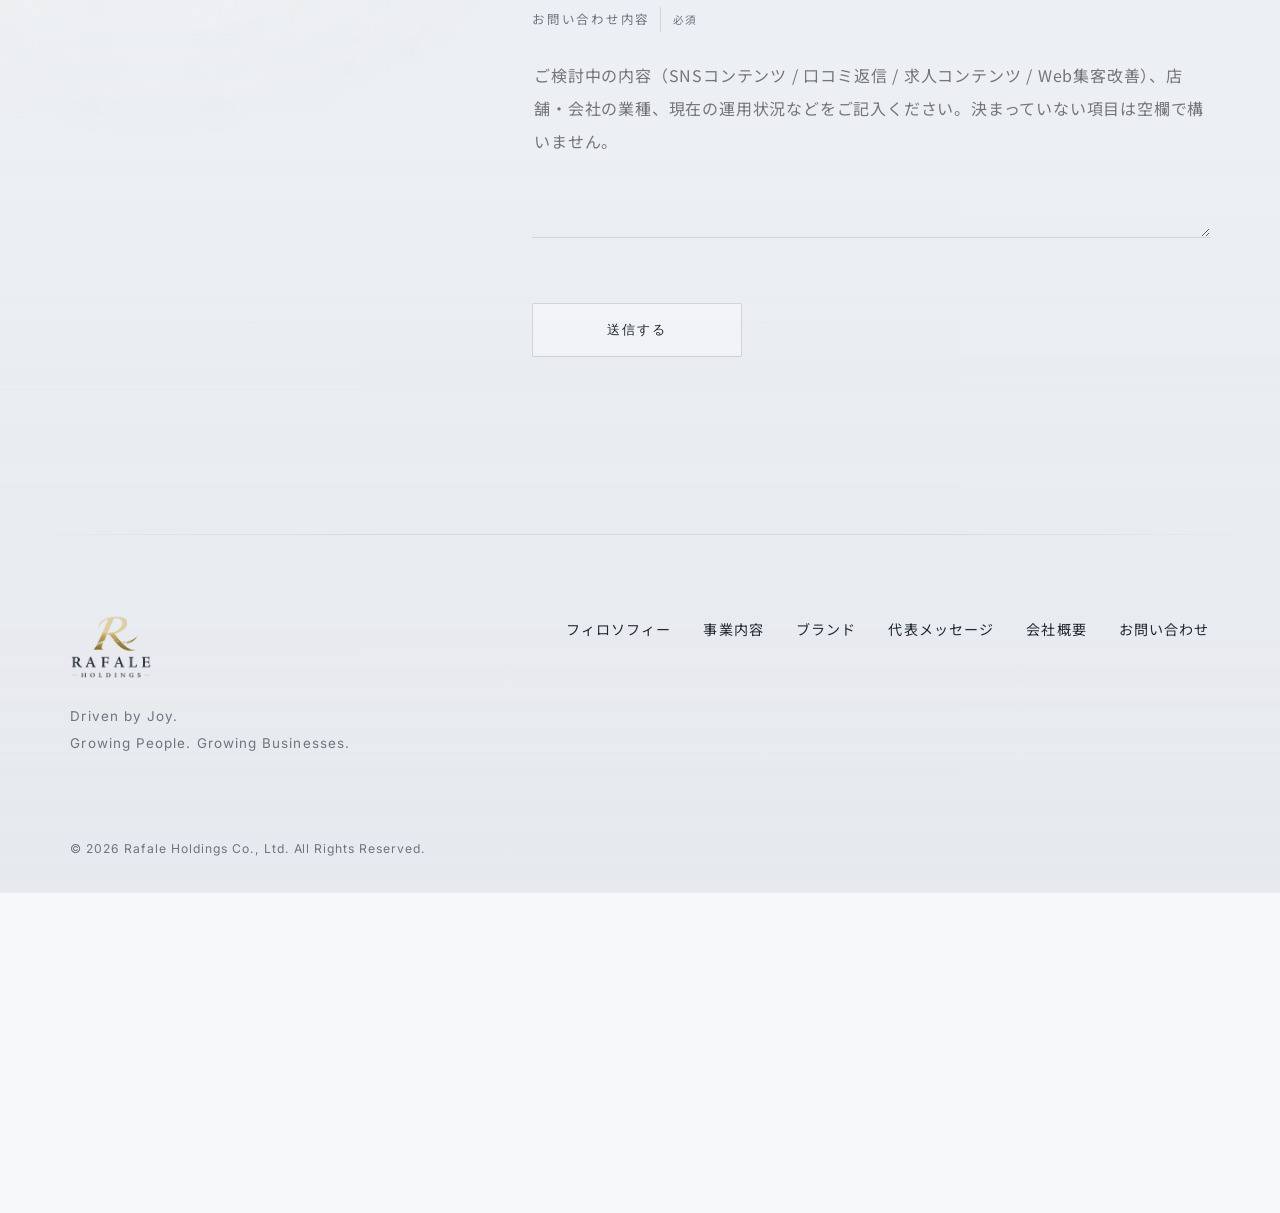
==== commit 4920844b: "Bake the section lights into images so scrolling stops stuttering on iPhone Traced the render work o" ====
--- a/business/marketing.html
+++ b/business/marketing.html
@@ -47,9 +47,9 @@
      3) marketing.css      … このページだけの差分（4枚の料金カード、注意書き など）
      ※ business-detail.css は書き換えていません。変更が必要な箇所は
         marketing.css 側で .mk-page を付けて上書きしています。 -->
-<link rel="stylesheet" href="/css/style.css?v=58">
-<link rel="stylesheet" href="/css/business-detail.css?v=3">
-<link rel="stylesheet" href="/css/marketing.css?v=6">
+<link rel="stylesheet" href="/css/style.css?v=59">
+<link rel="stylesheet" href="/css/business-detail.css?v=4">
+<link rel="stylesheet" href="/css/marketing.css?v=7">
 
 <script type="application/ld+json">
 {
@@ -929,6 +929,6 @@
   </div>
 </footer>
 
-<script src="/js/script.js?v=18" defer></script>
+<script src="/js/script.js?v=19" defer></script>
 </body>
 </html>
--- a/css/style.css
+++ b/css/style.css
@@ -427,6 +427,10 @@
     background: rgba(250, 249, 247, 0.985);
     -webkit-backdrop-filter: none;
             backdrop-filter: none;
+    /* 影のぼかし半径も詰める。ヘッダーは常に画面にあるので、
+       ここのぼかしはスクロール中ずっと塗り直しの対象になる。
+       マイナスspreadで実際の影は1〜2px程度なので、見た目は変わらない。 */
+    box-shadow: 0 1px 0 var(--line), 0 10px 20px -18px rgba(30, 50, 70, 0.28);
   }
 }
 .header-inner {
@@ -1039,42 +1043,61 @@
 @keyframes lightCont { 0%, 100% { transform: translate3d(0, 0, 0); }      50% { transform: translate3d(1%, 6%, 0); } }
 
 #philosophy::before {        /* 白 〜 ごく薄いブルー */
-  background:
-    radial-gradient(60% 46% at 20% 22%, rgba(220, 234, 242, 0.85), rgba(220,234,242,0) 72%),
-    radial-gradient(46% 38% at 84% 78%, rgba(238, 244, 248, 0.9), rgba(238,244,248,0) 74%);
+  /* 下の1枚は、このグラデーションをそのままブラウザに描かせて焼いた画像です。
+     スクロール中に毎回グラデーションを計算し直すのがいちばん重かったため
+     （iPhone想定の計測で描画時間の約1/3がここでした）、絵に置き換えています。
+     作り直すときは、この元データを 72x72 で描いて撮り直してください:
+     radial-gradient(60% 46% at 20% 22%, rgba(220, 234, 242, 0.85), rgba(220,234,242,0) 72%), radial-gradient(46% 38% at 84% 78%, rgba(238, 244, 248, 0.9), rgba(238,244,248,0) 74%) */
+  background-image: url([data-uri]);
+  background-size: 100% 100%;
+  background-repeat: no-repeat;
 }
 /* 平らな帯は .page-tone が受け持つので、ここは光の溜まりだけにする */
 #business::before {
-  background:
-    radial-gradient(52% 40% at 76% 24%, rgba(228, 236, 244, 0.62), rgba(228,236,244,0) 74%),
-    radial-gradient(44% 34% at 18% 70%, rgba(248, 245, 239, 0.58), rgba(248,245,239,0) 76%);
+  /* 下の1枚は、このグラデーションをそのままブラウザに描かせて焼いた画像です。
+     スクロール中に毎回グラデーションを計算し直すのがいちばん重かったため
+     （iPhone想定の計測で描画時間の約1/3がここでした）、絵に置き換えています。
+     作り直すときは、この元データを 72x72 で描いて撮り直してください:
+     radial-gradient(52% 40% at 76% 24%, rgba(228, 236, 244, 0.62), rgba(228,236,244,0) 74%), radial-gradient(44% 34% at 18% 70%, rgba(248, 245, 239, 0.58), rgba(248,245,239,0) 76%) */
+  background-image: url([data-uri]);
+  background-size: 100% 100%;
+  background-repeat: no-repeat;
 }
 /* BRANDS の黒から抜けてきた照明が、そのまま MESSAGE の白へ移り変わる。
    新しい色は足さず、既にある Silver / Pale Blue / Warm White だけで
    Charcoal → Silver → Pale Blue → White の階調を作り、境界を出さない。 */
 #message::before {
-  background:
-    linear-gradient(180deg,
-      rgba(52, 68, 88, 0.10) 0%,      /* 上端はまだ黒の余韻 */
-      rgba(140, 152, 166, 0.07) 7%,   /* Charcoal → Silver */
-      rgba(198, 213, 226, 0.09) 15%,  /* Silver → Pale Blue */
-      rgba(232, 241, 247, 0.06) 24%,
-      rgba(247, 248, 250, 0) 36%),
-    radial-gradient(52% 40% at 76% 30%, rgba(224, 238, 246, 0.52), rgba(224,238,246,0) 74%),
-    radial-gradient(46% 34% at 14% 64%, rgba(250, 246, 240, 0.66), rgba(250,246,240,0) 76%);
+  /* 下の1枚は、このグラデーションをそのままブラウザに描かせて焼いた画像です。
+     スクロール中に毎回グラデーションを計算し直すのがいちばん重かったため
+     （iPhone想定の計測で描画時間の約1/3がここでした）、絵に置き換えています。
+     作り直すときは、この元データを 72x72 で描いて撮り直してください:
+     linear-gradient(180deg, rgba(52, 68, 88, 0.10) 0%, rgba(140, 152, 166, 0.07) 7%, rgba(198, 213, 226, 0.09) 15%, rgba(232, 241, 247, 0.06) 24%, rgba(247, 248, 250, 0) 36%), radial-gradient(52% 40% at 76% 30%, rgba(224, 238, 246, 0.52), rgba(224,238,246,0) 74%), radial-gradient(46% 34% at 14% 64%, rgba(250, 246, 240, 0.66), rgba(250,246,240,0) 76%) */
+  background-image: url([data-uri]);
+  background-size: 100% 100%;
+  background-repeat: no-repeat;
 }
 /* MESSAGE から続く同じ建築空間を歩いている感じにする。
    大きな色変化は作らず、Warm White / Pale Blue / Silver をごく淡く置くだけ。 */
 #company::before {
-  background:
-    radial-gradient(50% 38% at 18% 16%, rgba(250, 246, 240, 0.72), rgba(250,246,240,0) 74%),
-    radial-gradient(44% 34% at 84% 54%, rgba(226, 238, 246, 0.44), rgba(226,238,246,0) 76%);
+  /* 下の1枚は、このグラデーションをそのままブラウザに描かせて焼いた画像です。
+     スクロール中に毎回グラデーションを計算し直すのがいちばん重かったため
+     （iPhone想定の計測で描画時間の約1/3がここでした）、絵に置き換えています。
+     作り直すときは、この元データを 72x72 で描いて撮り直してください:
+     radial-gradient(50% 38% at 18% 16%, rgba(250, 246, 240, 0.72), rgba(250,246,240,0) 74%), radial-gradient(44% 34% at 84% 54%, rgba(226, 238, 246, 0.44), rgba(226,238,246,0) 76%) */
+  background-image: url([data-uri]);
+  background-size: 100% 100%;
+  background-repeat: no-repeat;
 }
 /* 最後は光がわずかに沈む。黒には向かわず、シルバー寄りの静けさで終える。 */
 #contact::before {
-  background:
-    radial-gradient(46% 34% at 74% 14%, rgba(228, 238, 245, 0.46), rgba(228,238,245,0) 76%),
-    radial-gradient(40% 30% at 16% 46%, rgba(250, 247, 242, 0.6), rgba(250,247,242,0) 78%);
+  /* 下の1枚は、このグラデーションをそのままブラウザに描かせて焼いた画像です。
+     スクロール中に毎回グラデーションを計算し直すのがいちばん重かったため
+     （iPhone想定の計測で描画時間の約1/3がここでした）、絵に置き換えています。
+     作り直すときは、この元データを 72x72 で描いて撮り直してください:
+     radial-gradient(46% 34% at 74% 14%, rgba(228, 238, 245, 0.46), rgba(228,238,245,0) 76%), radial-gradient(40% 30% at 16% 46%, rgba(250, 247, 242, 0.6), rgba(250,247,242,0) 78%) */
+  background-image: url([data-uri]);
+  background-size: 100% 100%;
+  background-repeat: no-repeat;
 }
 
 /* ---------- セクションごとの表情 ― スクロールに連動する層 ----------
@@ -1707,7 +1730,9 @@
     position: fixed; top: 0; left: 0; right: 0;
     padding: 104px var(--gutter) 46px;
     background: rgba(255, 255, 255, 0.98);
-    box-shadow: 0 20px 40px -30px rgba(30, 50, 70, 0.4);
+    /* ぼかし半径は控えめに。マイナスspreadで実際の影は狭いので、
+       ぼかしと一緒に詰めても落ち方は変わらない（塗り直す面積だけ減る）。 */
+    box-shadow: 0 12px 22px -18px rgba(30, 50, 70, 0.4);
     transform: translateY(-101%);
     transition: transform 0.7s var(--ease-out);
   }
--- a/css/business-detail.css
+++ b/css/business-detail.css
@@ -18,17 +18,14 @@
 .bd-page .page-tone {
   /* セクションが増えたので区切り位置だけを引き直している。
      使っている色は元のまま（暖白 → 淡い青 → 暖白へ戻って静かに沈む）。 */
-  background: linear-gradient(180deg,
-    #F5F1EB 0%,      /* HERO            ― Warm White */
-    #F2F1EE 9%,      /* SERVICES        */
-    #EDF1F6 22%,     /* WORKS           ― Pale Blue */
-    #E9EEF3 36%,     /* PLAN            */
-    #ECEFF3 48%,     /* OPTION          */
-    #EDF0F3 60%,     /* 制作期間 / 3 DAYS */
-    #F1F0EC 74%,     /* SUPPORT / CTA   ― Warm White へ戻る */
-    #EFF1F3 86%,     /* PROCESS / FAQ   */
-    #ECEFF3 94%,     /* CONTACT         */
-    #E7EAEE 100%);
+  /* 下の1枚は、このグラデーションをそのままブラウザに描かせて焼いた画像です。
+     スクロール中に毎回グラデーションを計算し直すのがいちばん重かったため
+     （iPhone想定の計測で描画時間の約1/3がここでした）、絵に置き換えています。
+     作り直すときは、この元データを 72x72 で描いて撮り直してください:
+     linear-gradient(180deg, #F5F1EB 0%, #F2F1EE 9%, #EDF1F6 22%, #E9EEF3 36%, #ECEFF3 48%, #EDF0F3 60%, #F1F0EC 74%, #EFF1F3 86%, #ECEFF3 94%, #E7EAEE 100%) */
+  background-image: url([data-uri]);
+  background-size: 100% 100%;
+  background-repeat: no-repeat;
 }
 
 /* ------------------------------------------------------------
@@ -37,62 +34,115 @@
    割り当てているだけ。新しい種類の光は足していない。
    ------------------------------------------------------------ */
 #services::before {
-  background:
-    radial-gradient(52% 40% at 76% 24%, rgba(228, 236, 244, 0.62), rgba(228,236,244,0) 74%),
-    radial-gradient(44% 34% at 18% 70%, rgba(248, 245, 239, 0.58), rgba(248,245,239,0) 76%);
+  /* 下の1枚は、このグラデーションをそのままブラウザに描かせて焼いた画像です。
+     スクロール中に毎回グラデーションを計算し直すのがいちばん重かったため
+     （iPhone想定の計測で描画時間の約1/3がここでした）、絵に置き換えています。
+     作り直すときは、この元データを 72x72 で描いて撮り直してください:
+     radial-gradient(52% 40% at 76% 24%, rgba(228, 236, 244, 0.62), rgba(228,236,244,0) 74%), radial-gradient(44% 34% at 18% 70%, rgba(248, 245, 239, 0.58), rgba(248,245,239,0) 76%) */
+  background-image: url([data-uri]);
+  background-size: 100% 100%;
+  background-repeat: no-repeat;
   animation: lightBiz 26s ease-in-out infinite;
 }
 #works::before {
-  background:
-    radial-gradient(58% 44% at 22% 24%, rgba(220, 234, 242, 0.7), rgba(220,234,242,0) 72%),
-    radial-gradient(46% 36% at 82% 76%, rgba(240, 245, 249, 0.8), rgba(240,245,249,0) 74%);
+  /* 下の1枚は、このグラデーションをそのままブラウザに描かせて焼いた画像です。
+     スクロール中に毎回グラデーションを計算し直すのがいちばん重かったため
+     （iPhone想定の計測で描画時間の約1/3がここでした）、絵に置き換えています。
+     作り直すときは、この元データを 72x72 で描いて撮り直してください:
+     radial-gradient(58% 44% at 22% 24%, rgba(220, 234, 242, 0.7), rgba(220,234,242,0) 72%), radial-gradient(46% 36% at 82% 76%, rgba(240, 245, 249, 0.8), rgba(240,245,249,0) 74%) */
+  background-image: url([data-uri]);
+  background-size: 100% 100%;
+  background-repeat: no-repeat;
   animation: lightPhil 21s ease-in-out infinite;
 }
 #plan::before {
-  background:
-    radial-gradient(50% 38% at 18% 18%, rgba(250, 246, 240, 0.66), rgba(250,246,240,0) 74%),
-    radial-gradient(46% 36% at 84% 58%, rgba(226, 238, 246, 0.46), rgba(226,238,246,0) 76%);
+  /* 下の1枚は、このグラデーションをそのままブラウザに描かせて焼いた画像です。
+     スクロール中に毎回グラデーションを計算し直すのがいちばん重かったため
+     （iPhone想定の計測で描画時間の約1/3がここでした）、絵に置き換えています。
+     作り直すときは、この元データを 72x72 で描いて撮り直してください:
+     radial-gradient(50% 38% at 18% 18%, rgba(250, 246, 240, 0.66), rgba(250,246,240,0) 74%), radial-gradient(46% 36% at 84% 58%, rgba(226, 238, 246, 0.46), rgba(226,238,246,0) 76%) */
+  background-image: url([data-uri]);
+  background-size: 100% 100%;
+  background-repeat: no-repeat;
   animation: lightComp 24s ease-in-out infinite;
 }
 /* OPTION・制作期間・3 DAYS も、既にあるものと同じ光をそのまま割り当てる。
    新しい種類の光は作らない（セクションが増えても空気は変えない）。 */
 #option::before {
-  background:
-    radial-gradient(48% 36% at 80% 22%, rgba(240, 245, 249, 0.6), rgba(240,245,249,0) 74%),
-    radial-gradient(42% 34% at 14% 74%, rgba(250, 247, 242, 0.5), rgba(250,247,242,0) 78%);
+  /* 下の1枚は、このグラデーションをそのままブラウザに描かせて焼いた画像です。
+     スクロール中に毎回グラデーションを計算し直すのがいちばん重かったため
+     （iPhone想定の計測で描画時間の約1/3がここでした）、絵に置き換えています。
+     作り直すときは、この元データを 72x72 で描いて撮り直してください:
+     radial-gradient(48% 36% at 80% 22%, rgba(240, 245, 249, 0.6), rgba(240,245,249,0) 74%), radial-gradient(42% 34% at 14% 74%, rgba(250, 247, 242, 0.5), rgba(250,247,242,0) 78%) */
+  background-image: url([data-uri]);
+  background-size: 100% 100%;
+  background-repeat: no-repeat;
   animation: lightBiz 25s ease-in-out infinite;
 }
 #delivery::before {
-  background:
-    radial-gradient(50% 38% at 22% 24%, rgba(230, 240, 247, 0.6), rgba(230,240,247,0) 74%),
-    radial-gradient(44% 34% at 82% 68%, rgba(250, 247, 242, 0.48), rgba(250,247,242,0) 78%);
+  /* 下の1枚は、このグラデーションをそのままブラウザに描かせて焼いた画像です。
+     スクロール中に毎回グラデーションを計算し直すのがいちばん重かったため
+     （iPhone想定の計測で描画時間の約1/3がここでした）、絵に置き換えています。
+     作り直すときは、この元データを 72x72 で描いて撮り直してください:
+     radial-gradient(50% 38% at 22% 24%, rgba(230, 240, 247, 0.6), rgba(230,240,247,0) 74%), radial-gradient(44% 34% at 82% 68%, rgba(250, 247, 242, 0.48), rgba(250,247,242,0) 78%) */
+  background-image: url([data-uri]);
+  background-size: 100% 100%;
+  background-repeat: no-repeat;
   animation: lightPhil 22s ease-in-out infinite;
 }
 #sprint::before {
-  background:
-    radial-gradient(48% 40% at 58% 38%, rgba(252, 246, 236, 0.56), rgba(252,246,236,0) 74%);
+  /* 下の1枚は、このグラデーションをそのままブラウザに描かせて焼いた画像です。
+     スクロール中に毎回グラデーションを計算し直すのがいちばん重かったため
+     （iPhone想定の計測で描画時間の約1/3がここでした）、絵に置き換えています。
+     作り直すときは、この元データを 72x72 で描いて撮り直してください:
+     radial-gradient(48% 40% at 58% 38%, rgba(252, 246, 236, 0.56), rgba(252,246,236,0) 74%) */
+  background-image: url([data-uri]);
+  background-size: 100% 100%;
+  background-repeat: no-repeat;
   animation: lightMsg 20s ease-in-out infinite;
 }
 #maintenance::before {
-  background:
-    radial-gradient(46% 40% at 60% 40%, rgba(252, 246, 236, 0.5), rgba(252,246,236,0) 74%);
+  /* 下の1枚は、このグラデーションをそのままブラウザに描かせて焼いた画像です。
+     スクロール中に毎回グラデーションを計算し直すのがいちばん重かったため
+     （iPhone想定の計測で描画時間の約1/3がここでした）、絵に置き換えています。
+     作り直すときは、この元データを 72x72 で描いて撮り直してください:
+     radial-gradient(46% 40% at 60% 40%, rgba(252, 246, 236, 0.5), rgba(252,246,236,0) 74%) */
+  background-image: url([data-uri]);
+  background-size: 100% 100%;
+  background-repeat: no-repeat;
   animation: lightMsg 19s ease-in-out infinite;
 }
 #cta::before {
-  background:
-    radial-gradient(46% 36% at 26% 30%, rgba(238, 244, 249, 0.6), rgba(238,244,249,0) 76%);
+  /* 下の1枚は、このグラデーションをそのままブラウザに描かせて焼いた画像です。
+     スクロール中に毎回グラデーションを計算し直すのがいちばん重かったため
+     （iPhone想定の計測で描画時間の約1/3がここでした）、絵に置き換えています。
+     作り直すときは、この元データを 72x72 で描いて撮り直してください:
+     radial-gradient(46% 36% at 26% 30%, rgba(238, 244, 249, 0.6), rgba(238,244,249,0) 76%) */
+  background-image: url([data-uri]);
+  background-size: 100% 100%;
+  background-repeat: no-repeat;
   animation: lightComp 24s ease-in-out infinite;
 }
 #process::before {
-  background:
-    radial-gradient(52% 38% at 74% 26%, rgba(228, 236, 244, 0.56), rgba(228,236,244,0) 74%),
-    radial-gradient(42% 32% at 16% 72%, rgba(250, 247, 242, 0.54), rgba(250,247,242,0) 76%);
+  /* 下の1枚は、このグラデーションをそのままブラウザに描かせて焼いた画像です。
+     スクロール中に毎回グラデーションを計算し直すのがいちばん重かったため
+     （iPhone想定の計測で描画時間の約1/3がここでした）、絵に置き換えています。
+     作り直すときは、この元データを 72x72 で描いて撮り直してください:
+     radial-gradient(52% 38% at 74% 26%, rgba(228, 236, 244, 0.56), rgba(228,236,244,0) 74%), radial-gradient(42% 32% at 16% 72%, rgba(250, 247, 242, 0.54), rgba(250,247,242,0) 76%) */
+  background-image: url([data-uri]);
+  background-size: 100% 100%;
+  background-repeat: no-repeat;
   animation: lightBiz 23s ease-in-out infinite;
 }
 #faq::before {
-  background:
-    radial-gradient(46% 36% at 24% 22%, rgba(238, 244, 249, 0.66), rgba(238,244,249,0) 74%),
-    radial-gradient(40% 32% at 80% 70%, rgba(250, 247, 242, 0.5), rgba(250,247,242,0) 78%);
+  /* 下の1枚は、このグラデーションをそのままブラウザに描かせて焼いた画像です。
+     スクロール中に毎回グラデーションを計算し直すのがいちばん重かったため
+     （iPhone想定の計測で描画時間の約1/3がここでした）、絵に置き換えています。
+     作り直すときは、この元データを 72x72 で描いて撮り直してください:
+     radial-gradient(46% 36% at 24% 22%, rgba(238, 244, 249, 0.66), rgba(238,244,249,0) 74%), radial-gradient(40% 32% at 80% 70%, rgba(250, 247, 242, 0.5), rgba(250,247,242,0) 78%) */
+  background-image: url([data-uri]);
+  background-size: 100% 100%;
+  background-repeat: no-repeat;
   animation: lightComp 27s ease-in-out infinite;
 }
 
@@ -798,6 +848,15 @@
   .bd-option { padding: clamp(18px, 2.4vh, 26px) 2px; gap: clamp(12px, 3vw, 20px); }
   .bd-cta { padding: clamp(28px, 4vh, 40px) clamp(22px, 4vw, 32px); }
 
+  /* ---- 影のぼかし半径（スマホのみ）----
+     ぼかし半径の大きい影は、スクロールで再描画されるたびに
+     広い範囲を塗り直すことになる。いずれも大きなマイナスspreadで
+     実際の影はごく狭いので、ぼかしとspreadを同じ比率で詰める。
+     落ちる位置・濃さ・広がりはほぼ変わらない。PCは従来のまま。 */
+  .bd-mock-pc   { box-shadow: 0 20px 30px -26px rgba(30, 50, 70, 0.55); }
+  .bd-mock-sp   { box-shadow: 0 15px 22px -18px rgba(30, 50, 70, 0.6); }
+  .bd-plan--main { box-shadow: 0 20px 31px -27px rgba(30, 50, 70, 0.5); }
+
   /* ---- PROCESS ― 2列×3段。英語が2行になっても読める ---- */
   .bd-steps { grid-template-columns: repeat(2, minmax(0, 1fr)); gap: clamp(18px, 4vw, 26px) clamp(14px, 3vw, 20px); }
   .bd-step-num { font-size: 0.76rem; }
--- a/css/marketing.css
+++ b/css/marketing.css
@@ -26,9 +26,14 @@
    動きは既存のキーフレームを使い回していて、新しい動きは足していない。
    ------------------------------------------------------------ */
 #web-production::before {
-  background:
-    radial-gradient(50% 38% at 20% 20%, rgba(250, 246, 240, 0.66), rgba(250,246,240,0) 74%),
-    radial-gradient(44% 34% at 82% 60%, rgba(226, 238, 246, 0.46), rgba(226,238,246,0) 76%);
+  /* 下の1枚は、このグラデーションをそのままブラウザに描かせて焼いた画像です。
+     スクロール中に毎回グラデーションを計算し直すのがいちばん重かったため
+     （iPhone想定の計測で描画時間の約1/3がここでした）、絵に置き換えています。
+     作り直すときは、この元データを 72x72 で描いて撮り直してください:
+     radial-gradient(50% 38% at 20% 20%, rgba(250, 246, 240, 0.66), rgba(250,246,240,0) 74%), radial-gradient(44% 34% at 82% 60%, rgba(226, 238, 246, 0.46), rgba(226,238,246,0) 76%) */
+  background-image: url([data-uri]);
+  background-size: 100% 100%;
+  background-repeat: no-repeat;
   animation: lightComp 25s ease-in-out infinite;
 }
 
@@ -103,15 +108,25 @@
    Googleカラー（赤・青・緑・黄）や地図風の装飾は使わない。
    ------------------------------------------------------------ */
 #gbp::before {
-  background:
-    radial-gradient(52% 40% at 76% 22%, rgba(228, 236, 244, 0.6), rgba(228,236,244,0) 74%),
-    radial-gradient(44% 34% at 16% 70%, rgba(250, 247, 242, 0.56), rgba(250,247,242,0) 76%);
+  /* 下の1枚は、このグラデーションをそのままブラウザに描かせて焼いた画像です。
+     スクロール中に毎回グラデーションを計算し直すのがいちばん重かったため
+     （iPhone想定の計測で描画時間の約1/3がここでした）、絵に置き換えています。
+     作り直すときは、この元データを 72x72 で描いて撮り直してください:
+     radial-gradient(52% 40% at 76% 22%, rgba(228, 236, 244, 0.6), rgba(228,236,244,0) 74%), radial-gradient(44% 34% at 16% 70%, rgba(250, 247, 242, 0.56), rgba(250,247,242,0) 76%) */
+  background-image: url([data-uri]);
+  background-size: 100% 100%;
+  background-repeat: no-repeat;
   animation: lightBiz 25s ease-in-out infinite;
 }
 #monthly::before {
-  background:
-    radial-gradient(48% 38% at 22% 20%, rgba(250, 246, 240, 0.62), rgba(250,246,240,0) 74%),
-    radial-gradient(44% 34% at 80% 62%, rgba(226, 238, 246, 0.44), rgba(226,238,246,0) 76%);
+  /* 下の1枚は、このグラデーションをそのままブラウザに描かせて焼いた画像です。
+     スクロール中に毎回グラデーションを計算し直すのがいちばん重かったため
+     （iPhone想定の計測で描画時間の約1/3がここでした）、絵に置き換えています。
+     作り直すときは、この元データを 72x72 で描いて撮り直してください:
+     radial-gradient(48% 38% at 22% 20%, rgba(250, 246, 240, 0.62), rgba(250,246,240,0) 74%), radial-gradient(44% 34% at 80% 62%, rgba(226, 238, 246, 0.44), rgba(226,238,246,0) 76%) */
+  background-image: url([data-uri]);
+  background-size: 100% 100%;
+  background-repeat: no-repeat;
   animation: lightMsg 23s ease-in-out infinite;
 }
 
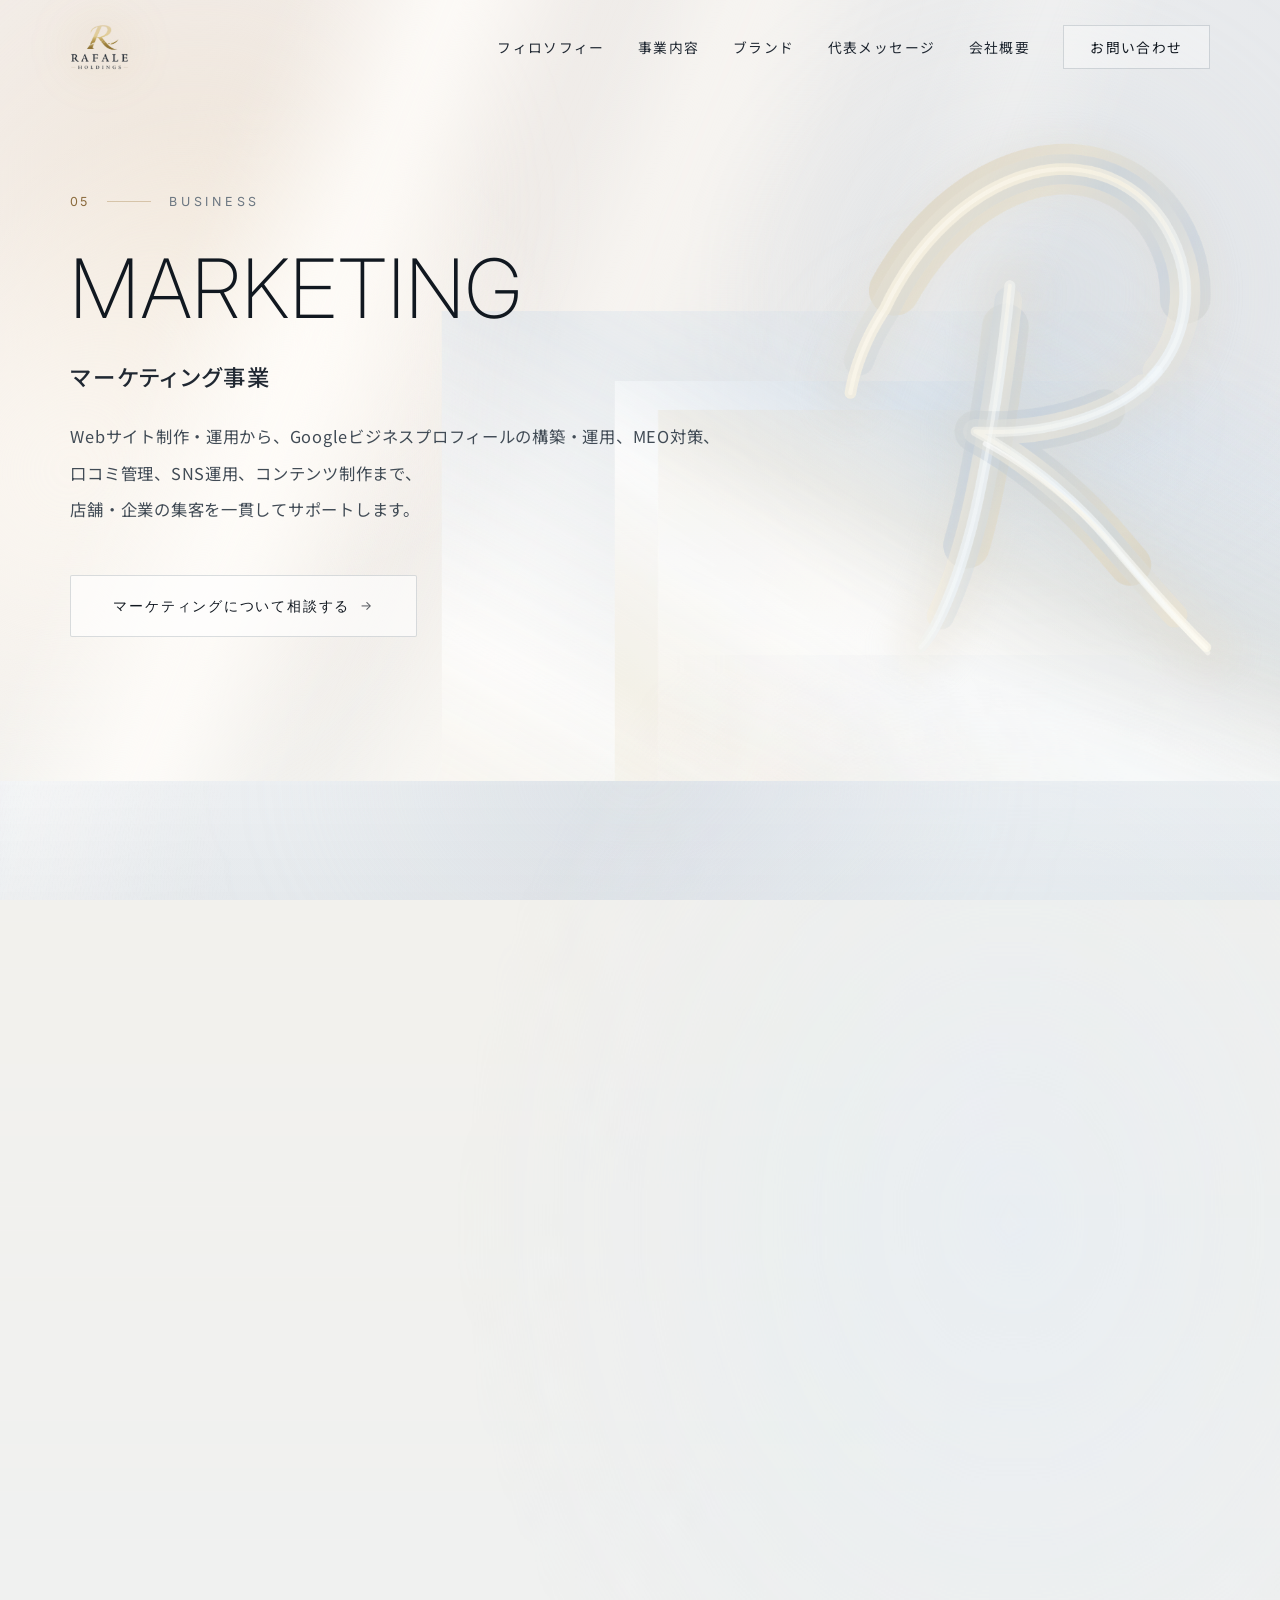
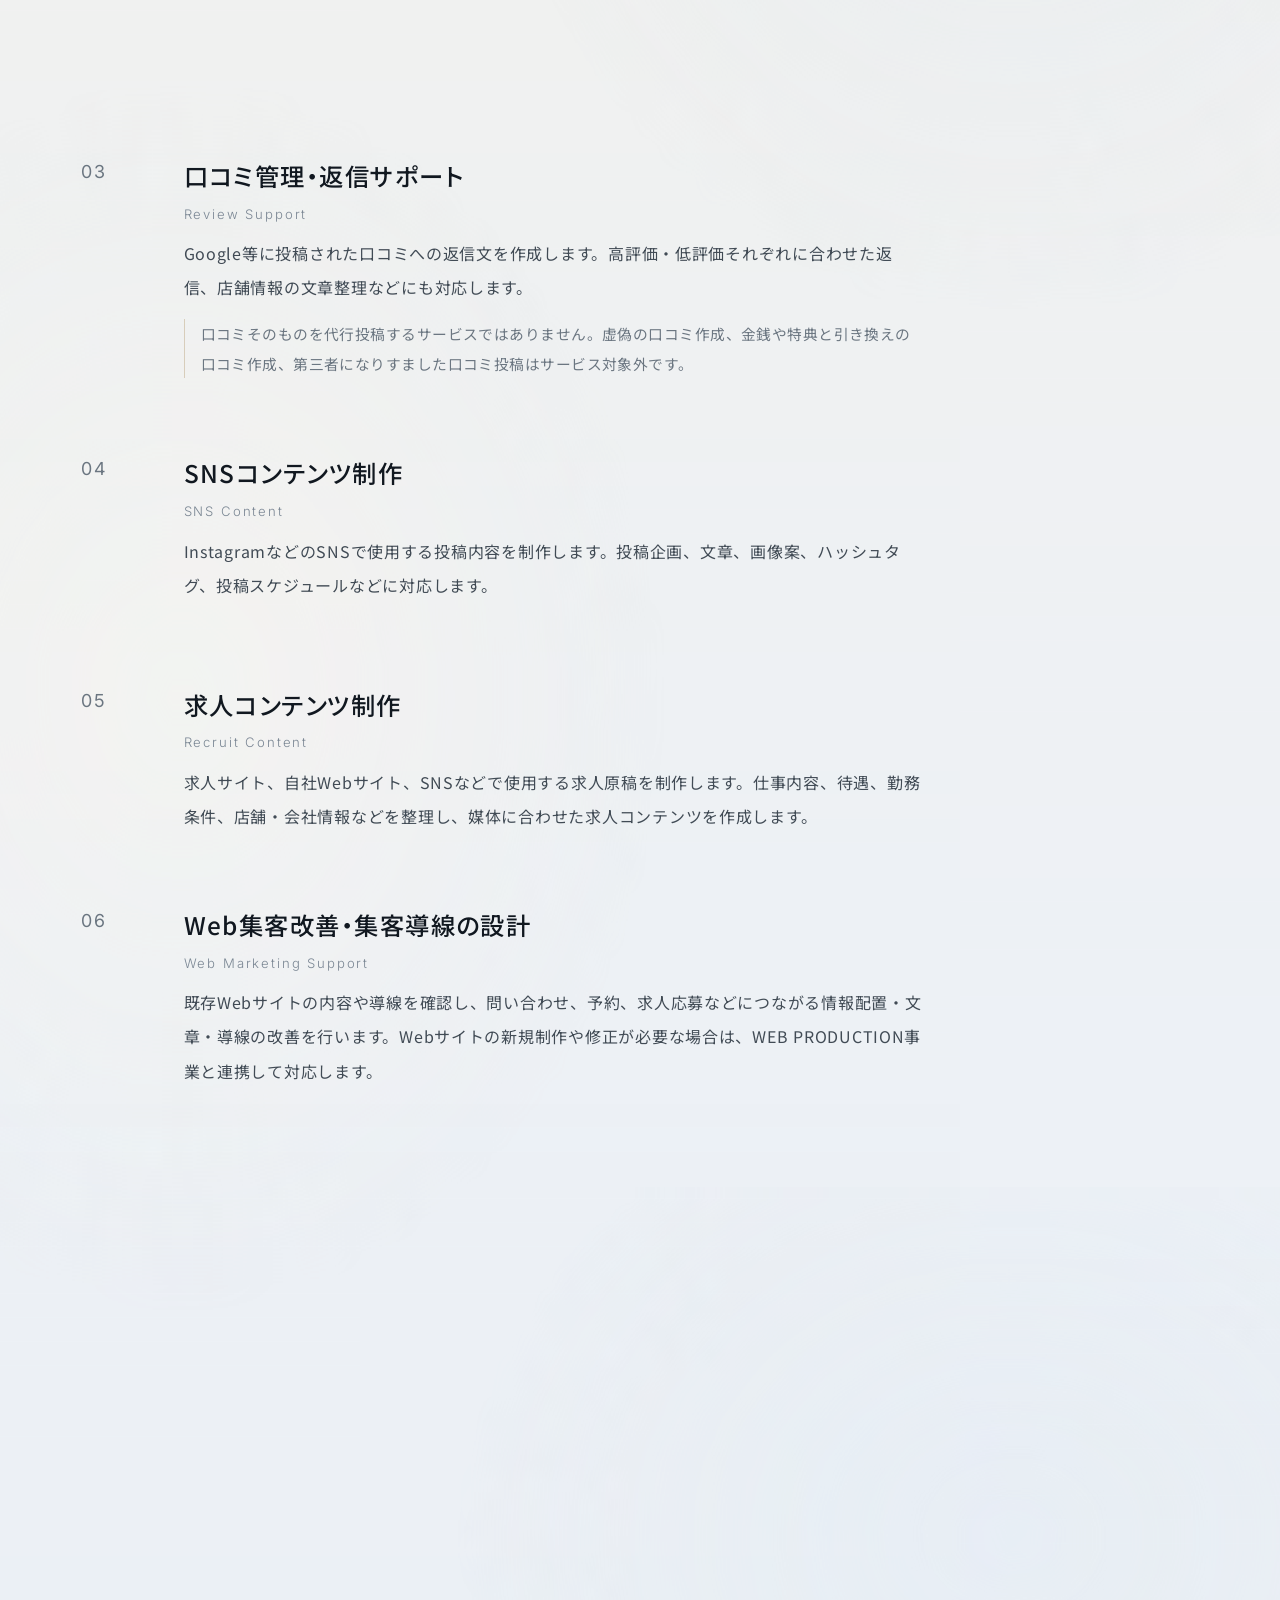
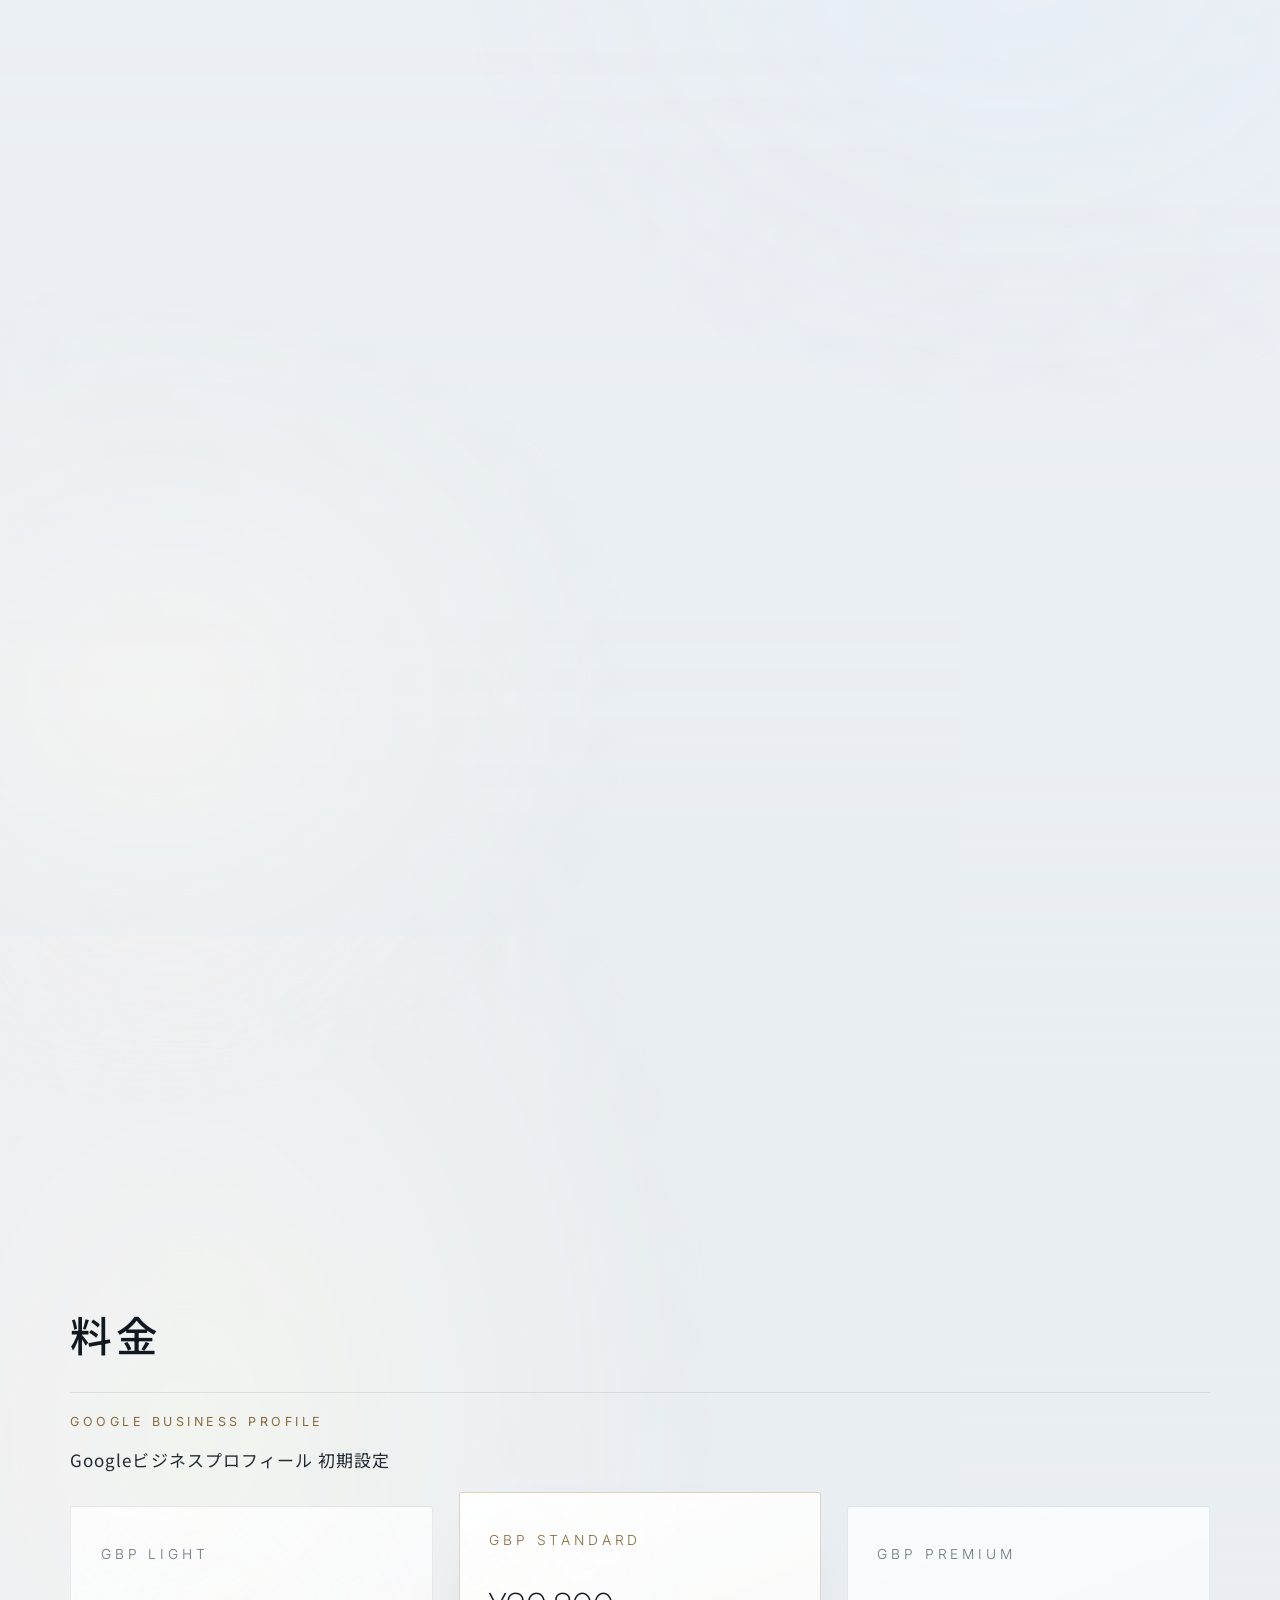
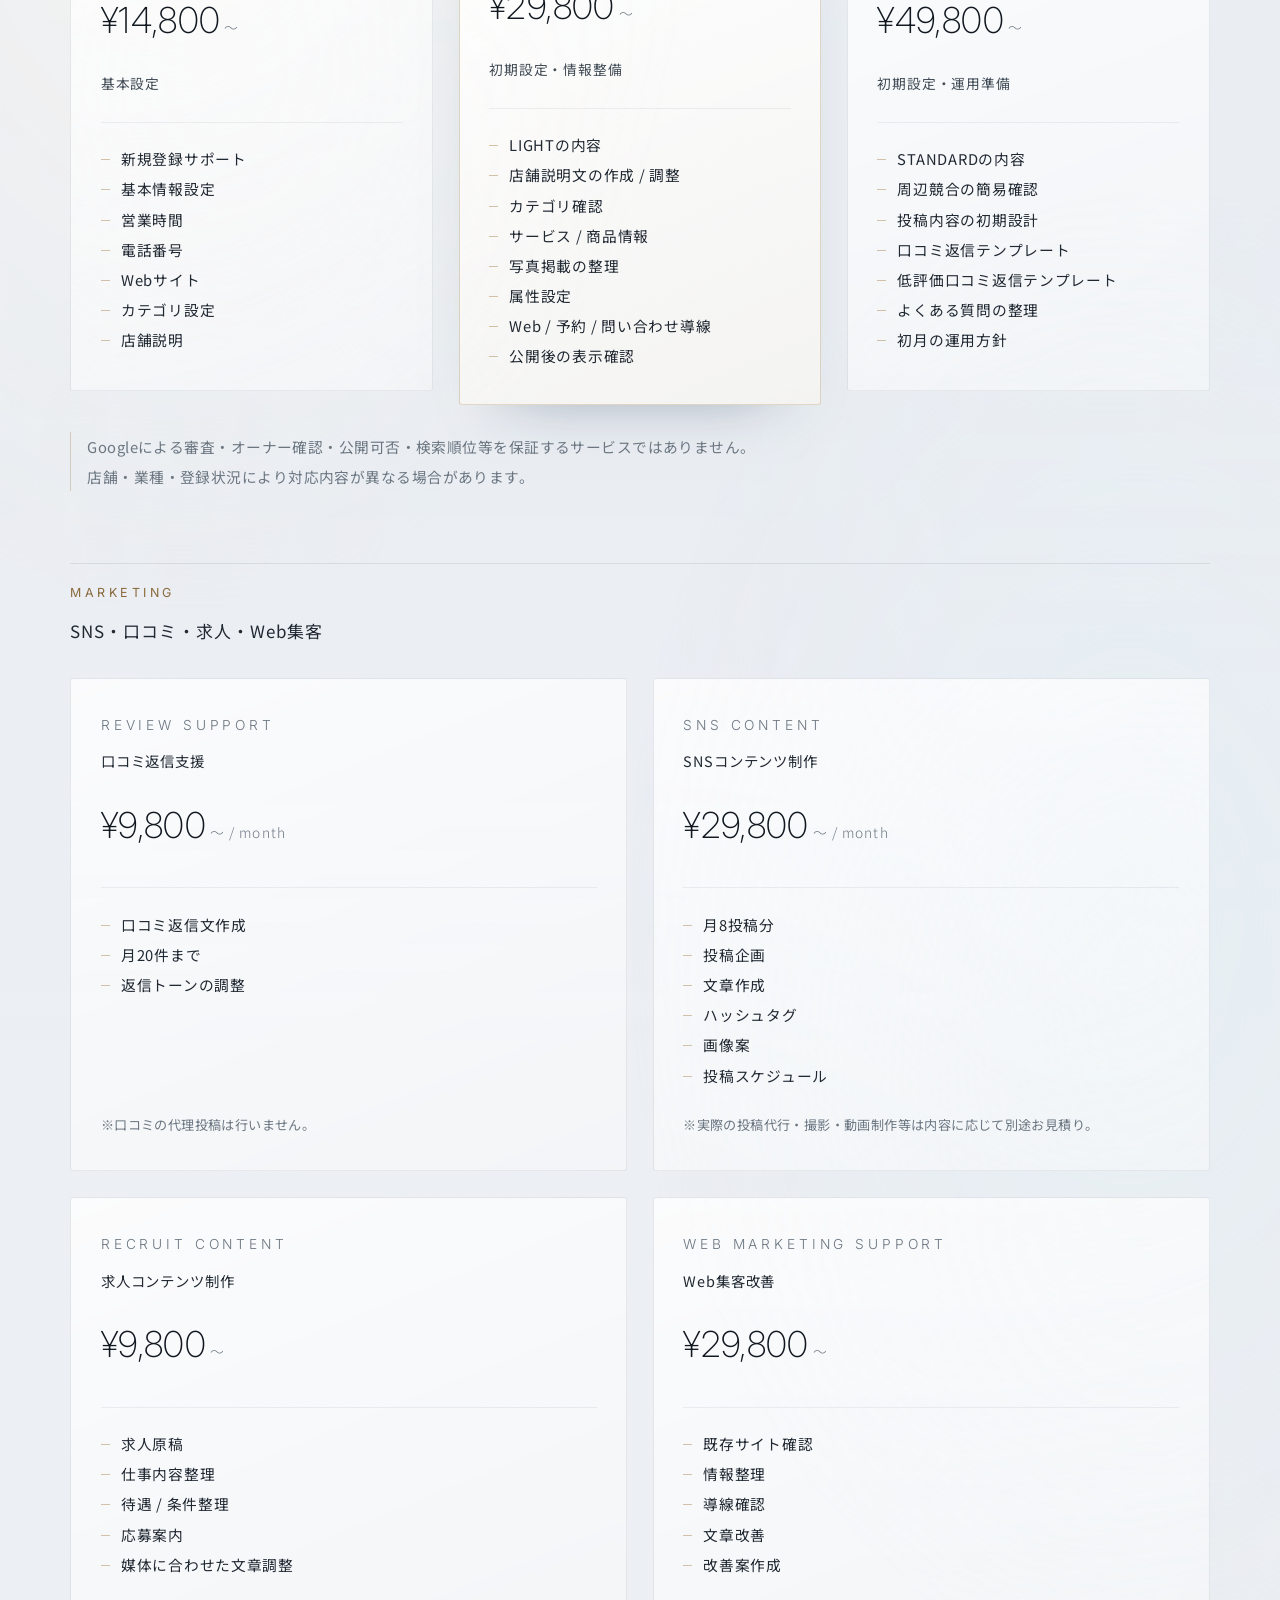
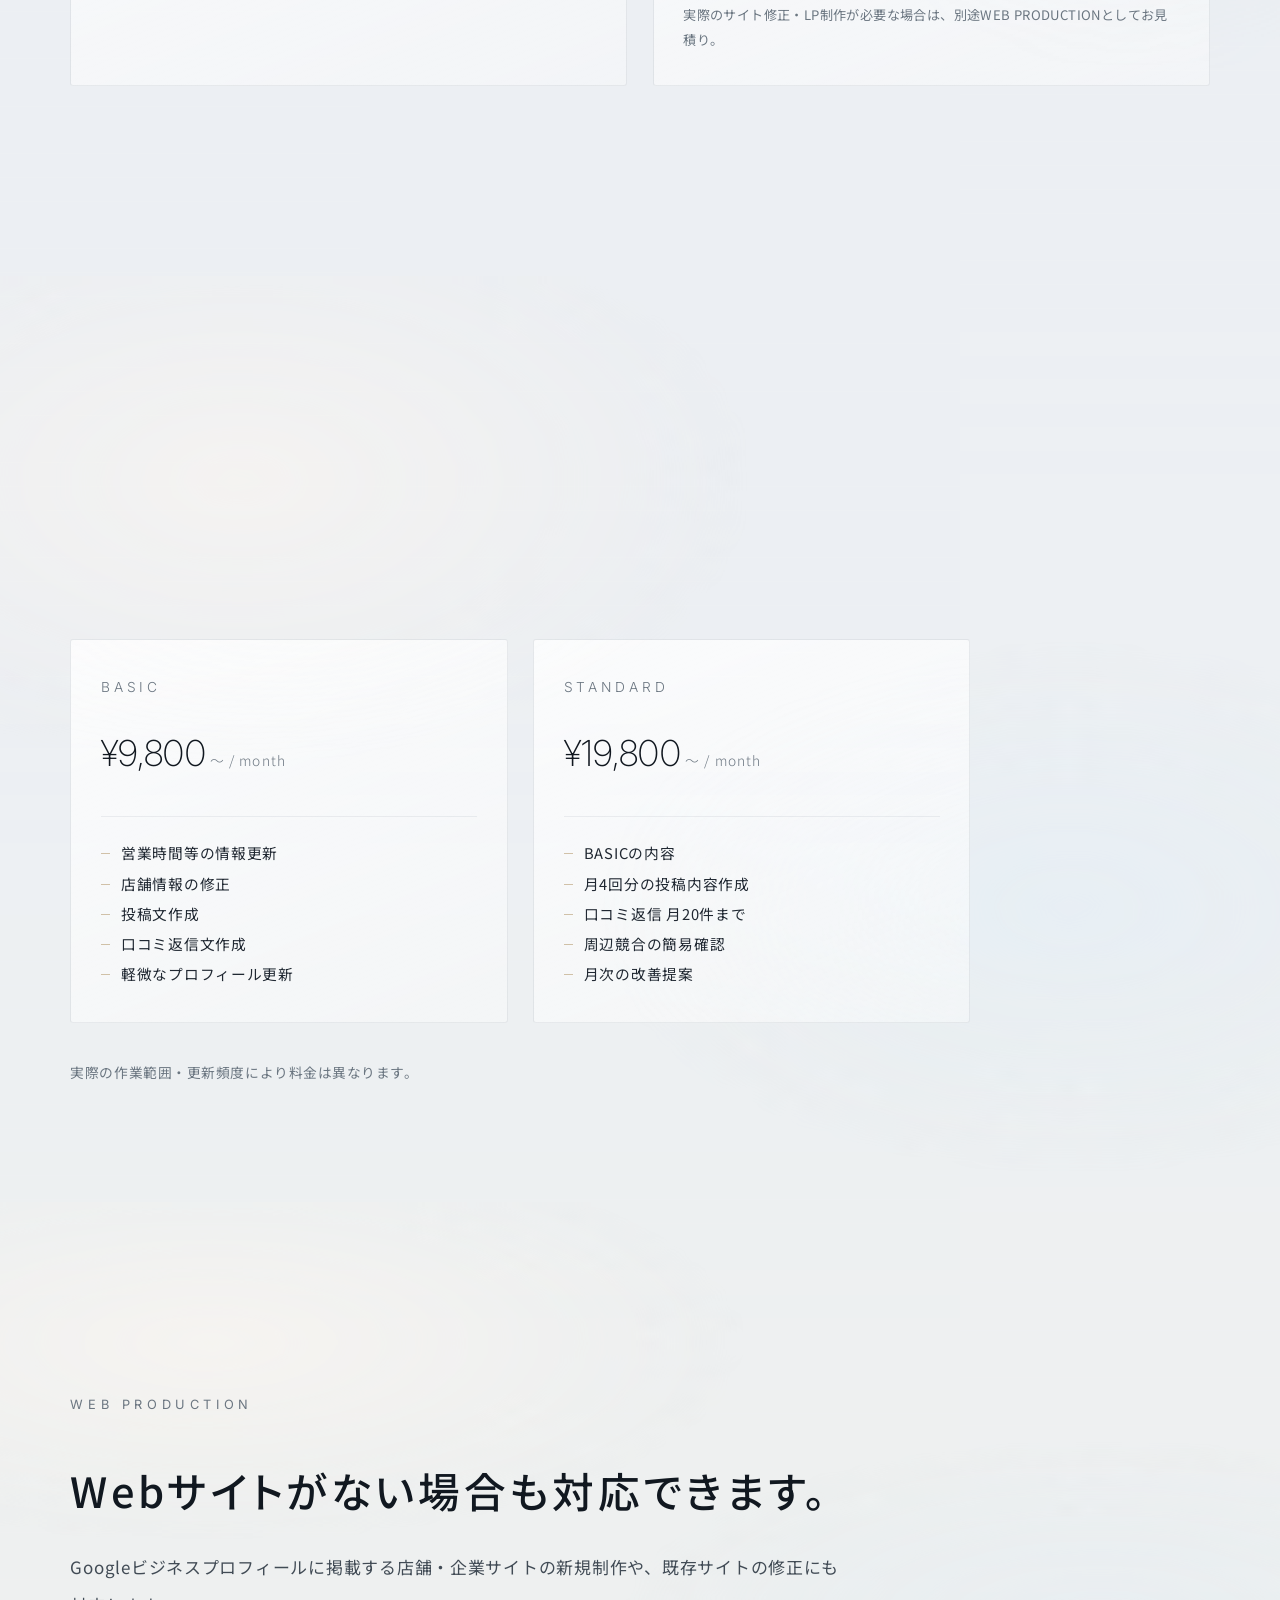
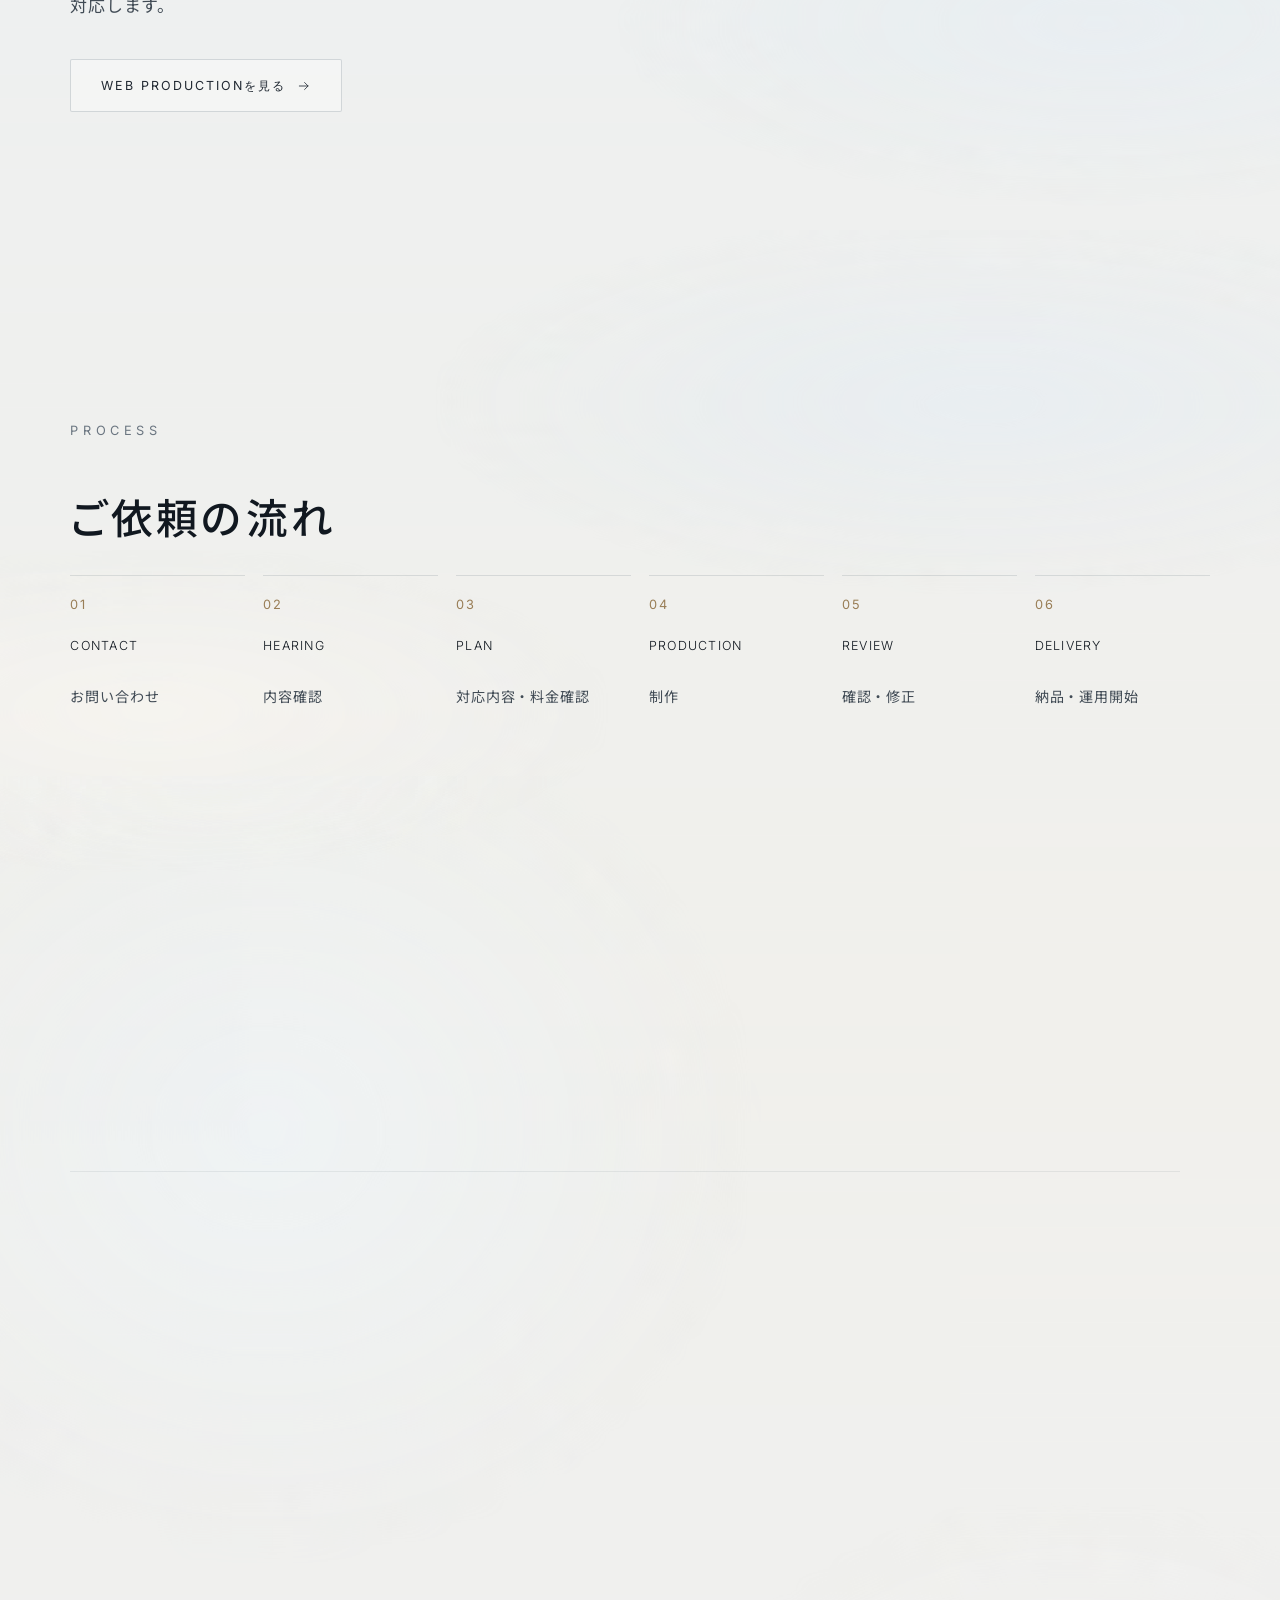
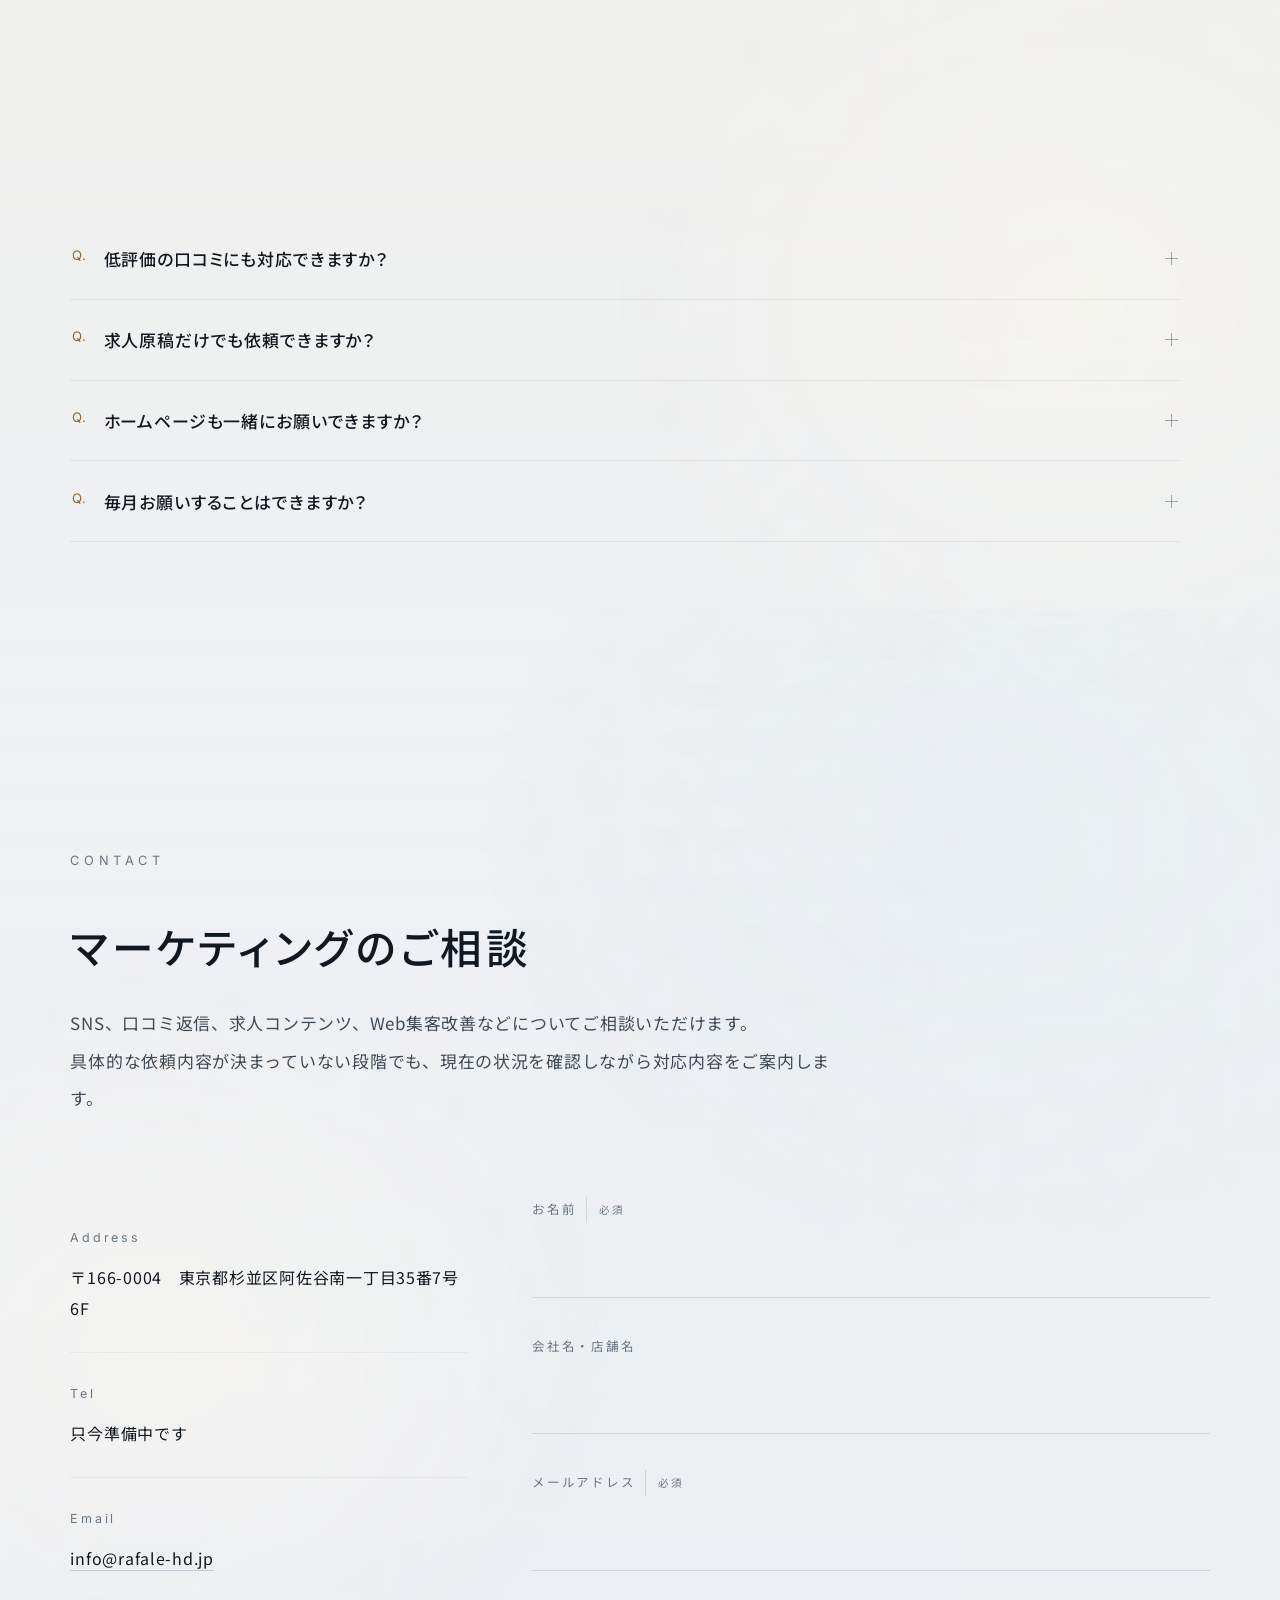
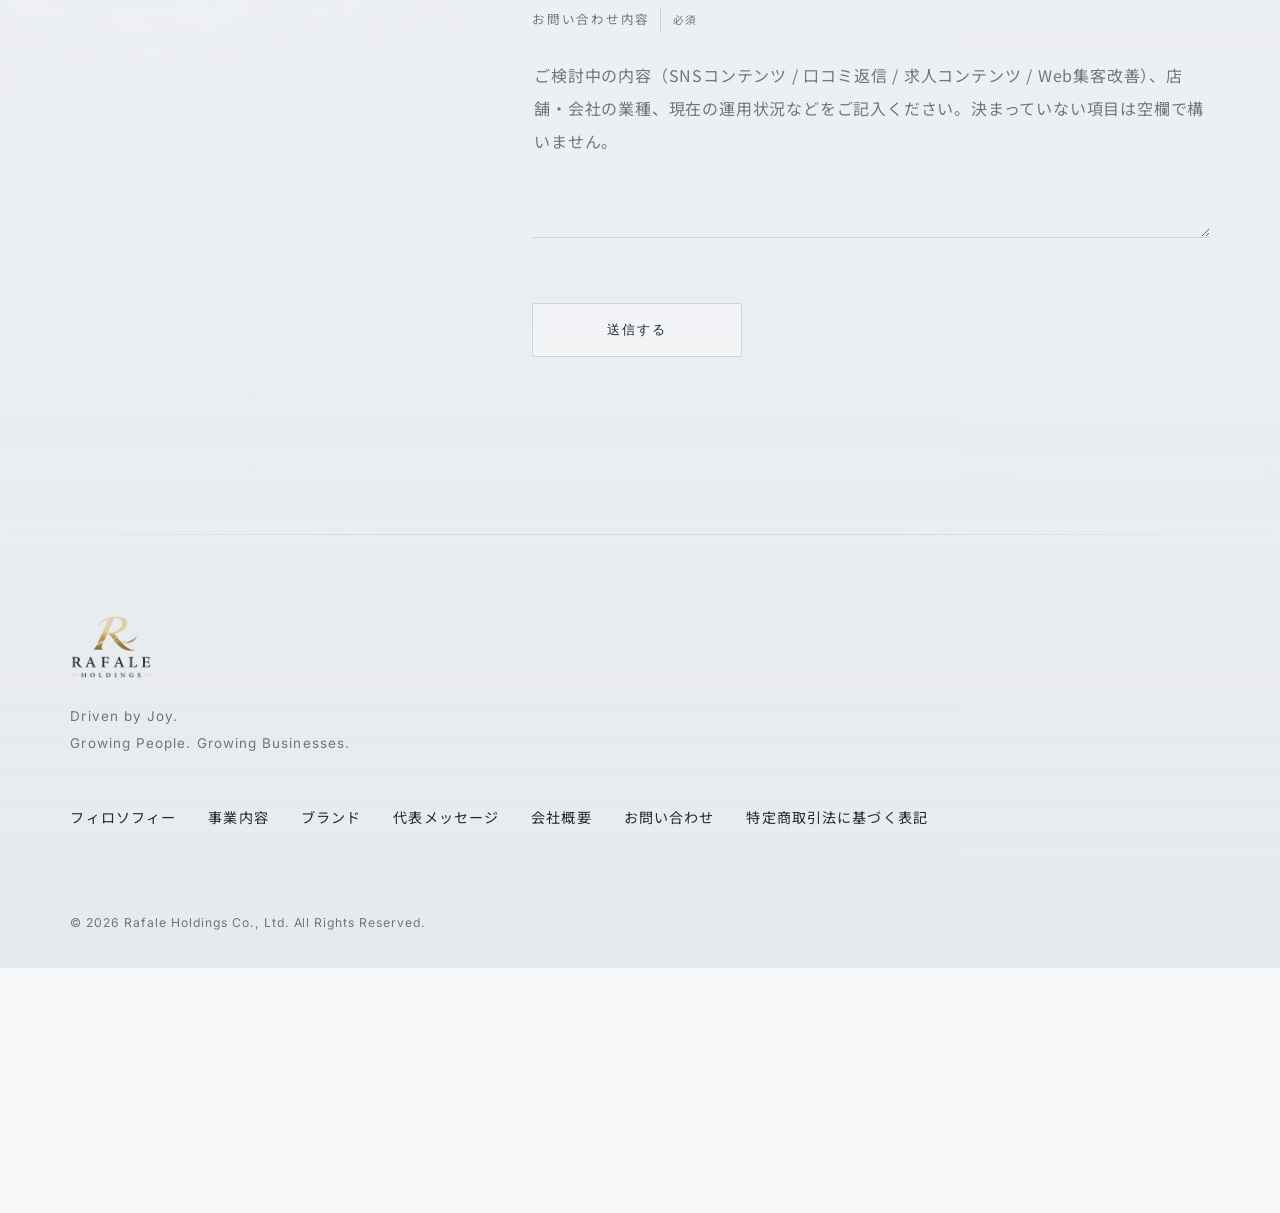
==== commit 7922fcbd: "feat: add Square payments and publish legal disclosure Co-Authored-By: Claude Opus 5 (1M context) <n" ====
--- a/business/marketing.html
+++ b/business/marketing.html
@@ -47,7 +47,7 @@
      3) marketing.css      … このページだけの差分（4枚の料金カード、注意書き など）
      ※ business-detail.css は書き換えていません。変更が必要な箇所は
         marketing.css 側で .mk-page を付けて上書きしています。 -->
-<link rel="stylesheet" href="/css/style.css?v=59">
+<link rel="stylesheet" href="/css/style.css?v=61">
 <link rel="stylesheet" href="/css/business-detail.css?v=4">
 <link rel="stylesheet" href="/css/marketing.css?v=7">
 
@@ -922,6 +922,7 @@
       <a href="/#message">代表メッセージ</a>
       <a href="/#company">会社概要</a>
       <a href="#contact">お問い合わせ</a>
+      <a href="/legal/tokushoho">特定商取引法に基づく表記</a>
     </nav>
   </div>
   <div class="footer-bottom">
--- a/css/style.css
+++ b/css/style.css
@@ -1622,6 +1622,96 @@
 .info-list-inline li { color: var(--ink-2); }
 
 /* ============================================================
+   PAYMENT ― オンライン決済（Square）
+   ------------------------------------------------------------
+   請求書をお持ちの方が、そのまま支払いへ進むためだけの面。
+   COMPANY と同じ「囲わない・細い罫線と余白だけ」の作りに揃え、
+   新しい色・新しい形は足していない。
+   決済リンクのURLは js/site-config.js の1か所だけで管理し、
+   未設定のあいだは js/script.js がセクションごと隠す（hidden）。
+   ============================================================ */
+/* hidden を確実に効かせる。決済リンク未設定のときに、セクションも
+   フッターのリンクも公開画面へ出さないための最後の砦。 */
+.section[hidden],
+.footer-nav a[hidden] { display: none !important; }
+
+/* 他のセクションと同じ、スクロールに連動する光を1枚だけ。
+   CONTACT の手前なので、光は右から左へ静かに引いていく。 */
+#payment .sec-light {
+  position: absolute; inset: -4% -12%; z-index: 0; pointer-events: none;
+  background: radial-gradient(50% 38% at 68% 38%, rgba(232, 240, 246, 0.5), rgba(232,240,246,0) 76%);
+  transform: translate(calc(10% - var(--p, 0) * 24%), 0)
+             scale(calc(0.9 + var(--e, 0) * 0.14));
+  opacity: calc(0.16 + var(--e, 0) * 0.84);
+}
+@media (prefers-reduced-motion: reduce) {
+  #payment .sec-light { transform: none; opacity: 0.4; }
+}
+
+/* 囲いは作らない。上下の細い罫線だけで区切る（COMPANY の .info-row と同じ濃さ）。 */
+.pay-block {
+  max-width: 62em;
+  padding: clamp(30px, 4vh, 46px) 2px;
+  border-top: 1px solid rgba(30, 50, 70, 0.055);
+  border-bottom: 1px solid rgba(30, 50, 70, 0.055);
+}
+.pay-label {
+  font-family: var(--font-en); font-weight: 400;
+  font-size: 0.78rem; letter-spacing: 0.22em; color: var(--label);
+  margin-bottom: 15px;
+}
+.pay-desc {
+  font-size: clamp(0.98rem, 1.7vw, 1.06rem); line-height: 2.1;
+  color: var(--ink); font-weight: 400; letter-spacing: 0.05em;
+  margin-bottom: clamp(28px, 3.6vh, 40px);
+}
+/* ボタンは塗らない。CONTACT の送信ボタンと同じ静かさに合わせる。
+   .btn は英字用の書体なので、日本語のラベル用に本文書体へ戻す。 */
+.pay-btn {
+  min-height: 54px; padding: 15px 38px;
+  border: 1px solid rgba(30, 50, 70, 0.18);
+  background: rgba(255, 255, 255, 0.4);
+  color: var(--ink-2);
+  font-family: var(--font-jp);
+  font-size: 0.9rem; letter-spacing: 0.12em;
+  box-shadow: none;
+}
+.pay-btn:hover {
+  background: rgba(236, 239, 242, 0.75);
+  border-color: rgba(30, 50, 70, 0.28);
+  color: var(--ink);
+  box-shadow: none;
+  gap: 15px;
+}
+.pay-btn svg { flex: none; }
+.pay-note {
+  margin-top: clamp(20px, 2.6vh, 28px);
+  font-size: 0.86rem; line-height: 2; color: var(--sub);
+}
+
+@media (max-width: 768px) {
+  /* スマホ優先。押しやすさを最優先にして、ボタンは画面幅いっぱい・高さ54px。
+     文字が2行に折り返さないよう、字間だけ少し詰めてある。 */
+  .pay-block { padding: clamp(26px, 3.4vh, 34px) 2px; }
+  .pay-desc  { font-size: 0.98rem; line-height: 1.95; }
+  .pay-btn   {
+    width: 100%; min-height: 54px; padding: 15px 20px;
+    font-size: 0.9rem; letter-spacing: 0.06em;
+  }
+  .pay-note  { font-size: 0.82rem; line-height: 1.95; }
+}
+
+/* iPhone SE 幅（実測 305px）ではラベルがぎりぎり収まらず2行になる。
+   文言は変えず、字間と左右の余白だけ詰めて1行に戻す。
+   高さ・全幅・タップ領域はそのまま。 */
+@media (max-width: 360px) {
+  .pay-btn {
+    padding-left: 12px; padding-right: 12px;
+    font-size: 0.86rem; letter-spacing: 0.02em;
+  }
+}
+
+/* ============================================================
    CONTACT
    ============================================================ */
 .contact-layout {
@@ -2074,3 +2164,53 @@
   .hero-logo-block::after { opacity: 1; }
   .hero-sweep { display: none; }
 }
+
+/* ============================================================
+   SCROLL PERFORMANCE ― 追記（見た目とレイアウトは変えない）
+   ------------------------------------------------------------
+   既存の指定は1行も書き換えていません。ここで足したのは次の2点だけです。
+     1) ページ内リンクの着地点に、固定ヘッダーぶんの余白を持たせる
+     2) 画面の外に出た層から、アニメーションと合成レイヤーの予約を下ろす
+   どちらも位置・色・大きさは変わらず、動かすのは従来どおり
+   transform と opacity だけです。
+   ============================================================ */
+
+/* ---- 1) scroll-margin-top ----
+   固定ヘッダーはスクロール中 63px（padding 14px×2 + ロゴ35px）。
+   各セクションは 120px 以上の上余白を持っているので見出しが隠れることは
+   ありませんが、着地点がヘッダーの真下に寄りすぎないよう余白を持たせる。 */
+.hero, .section, #main-content { scroll-margin-top: 64px; }
+@media (max-width: 768px) {
+  .hero, .section, #main-content { scroll-margin-top: 56px; }
+}
+
+/* ---- 2-a) 画面外のアニメーションを止める（全幅へ拡張）----
+   同じ指定が 768px 以下のブロックに既にあり、そこでは効果が確認済み。
+   ここでは幅の条件だけを外して、タブレット・PCでも同じ扱いにする。
+   .is-live は「画面に入る25%手前」で JS が付け直すので、
+   動き出す瞬間が見えることはなく、見た目は変わらない。 */
+.hero:not(.is-live) .hero-flow > span,
+.hero:not(.is-live) .r-sign,
+.hero:not(.is-live) .r-sheen,
+.hero:not(.is-live) .scroll-cue-rail::after,
+.hero:not(.is-live) .hero-atmos > span,
+.section:not(.is-live) .sec-light,
+.section--brand:not(.is-live)::after {
+  animation-play-state: paused;
+}
+
+/* ---- 2-b) HERO を通り過ぎたら、HERO 専用の層の will-change を下ろす ----
+   .hero-halo / .hero-tint / .hero-silver / .hero-warm / .hero-rays /
+   .hero-sweep / .hero-flow / .hero-line / .hero-sign / .hero-logo-img は
+   これまでどの画面幅でも will-change が付いたままで、HERO を離れても
+   画面いっぱいの合成レイヤーが9枚ぶん確保され続けていた。
+   見えていない間だけ下ろす（戻ってくる25%手前で付け直される）。 */
+.hero:not(.is-live) .hero-atmos > span,
+.hero:not(.is-live) .hero-flow,
+.hero:not(.is-live) .hero-line,
+.hero:not(.is-live) .hero-line-in,
+.hero:not(.is-live) .hero-logo-img,
+.hero:not(.is-live) .hero-sign,
+.section--brand:not(.is-live)::after {
+  will-change: auto;
+}
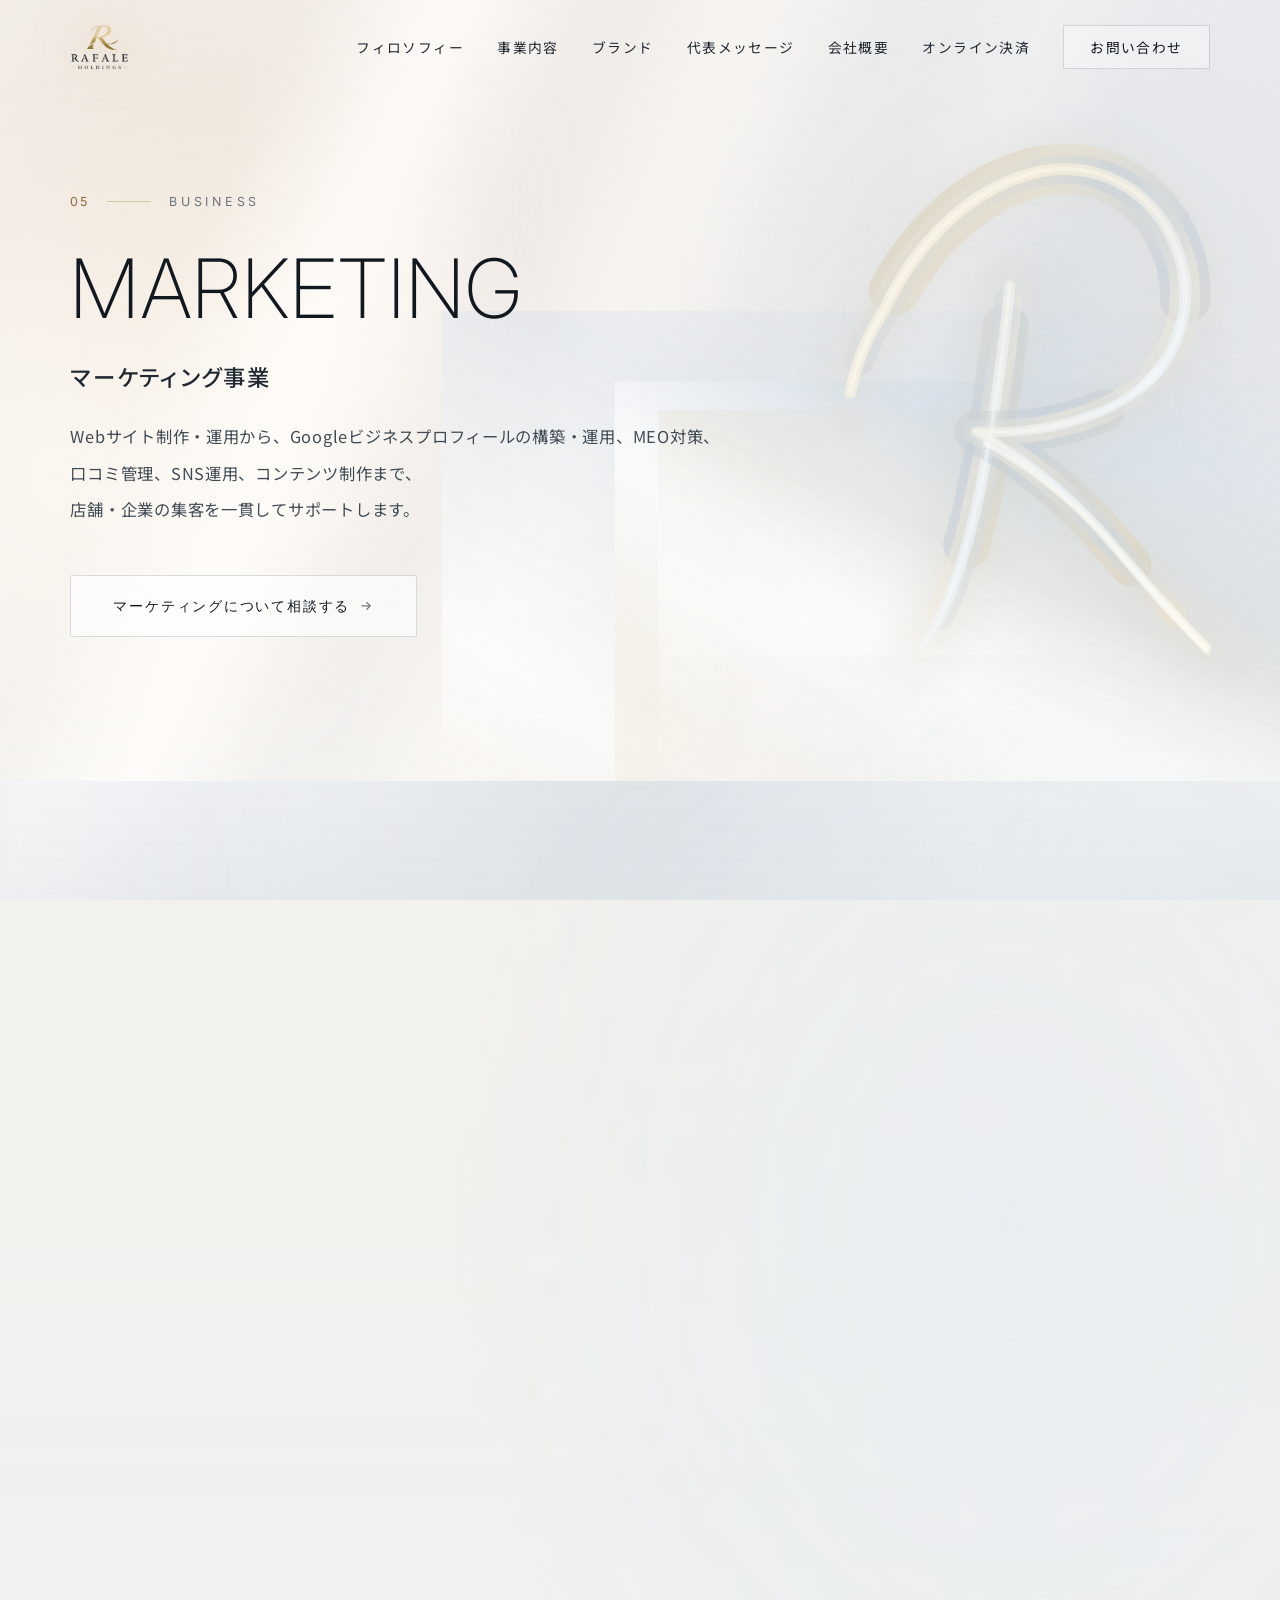
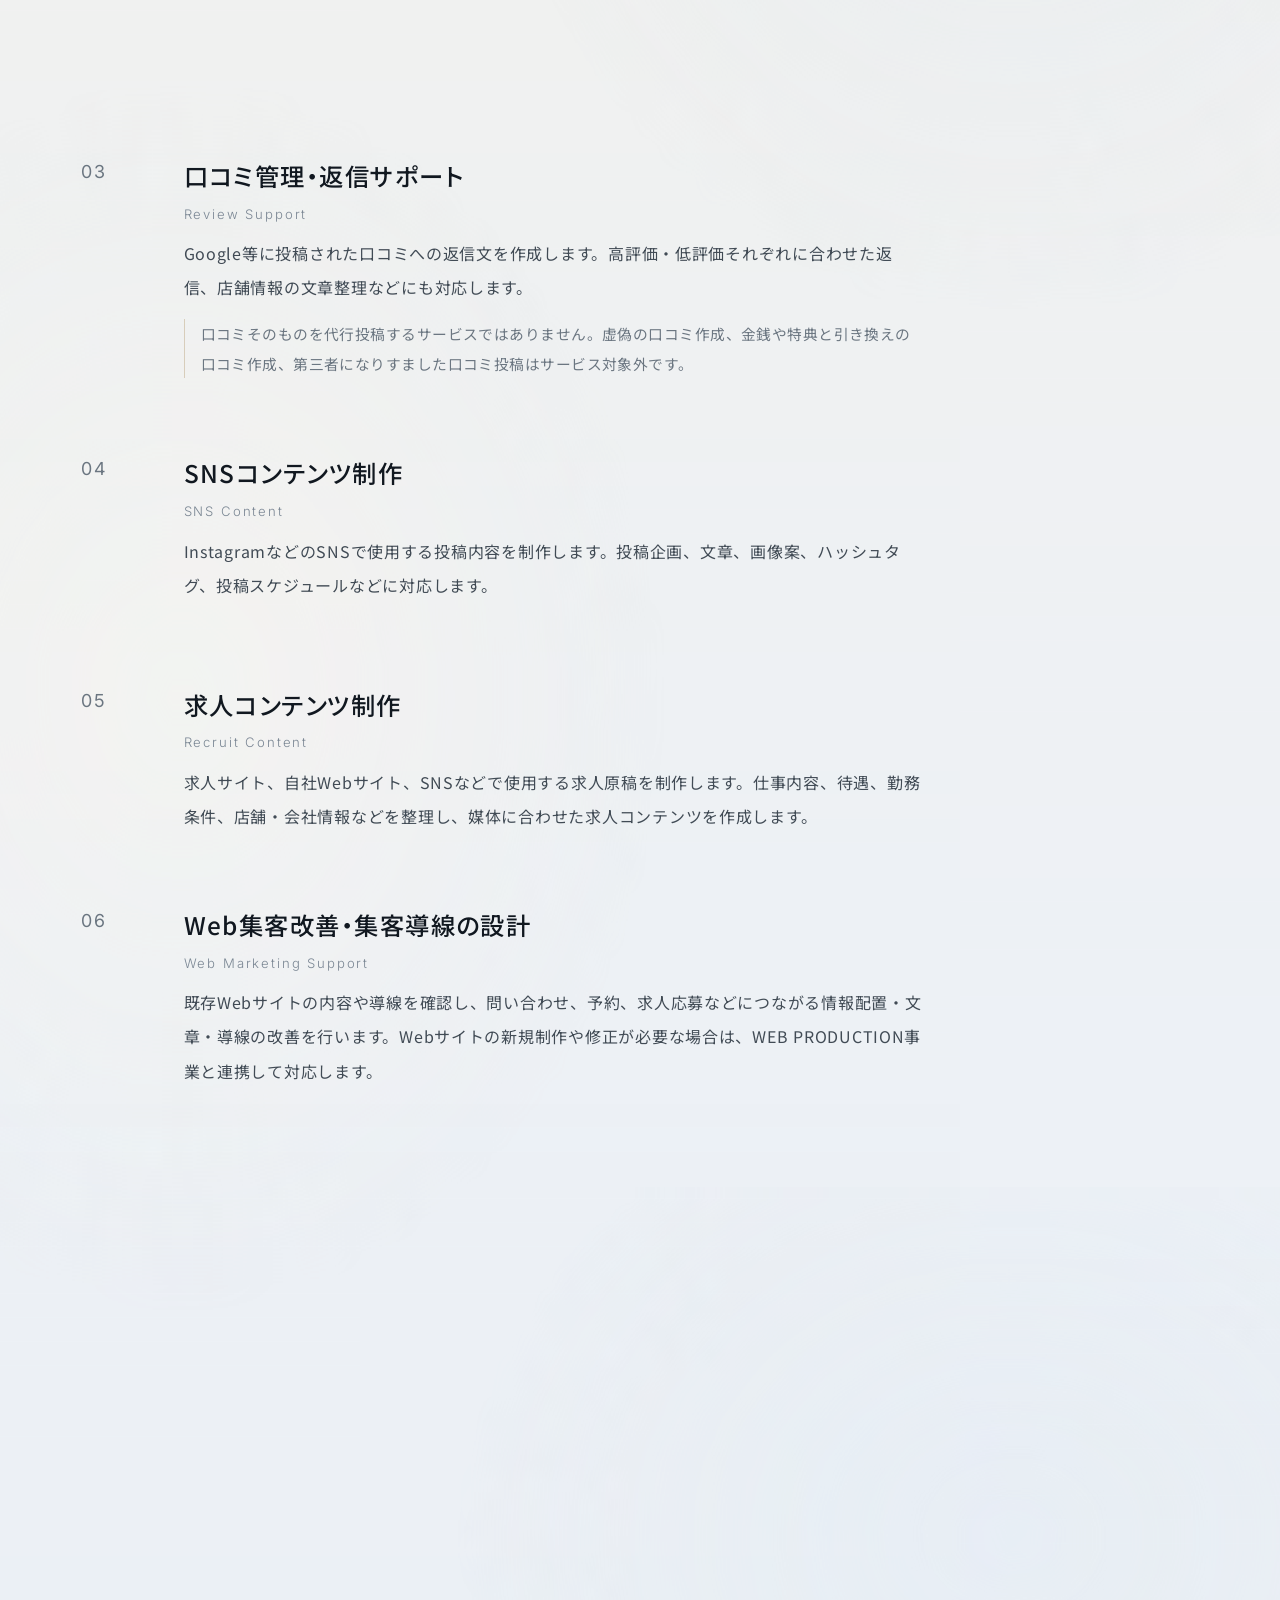
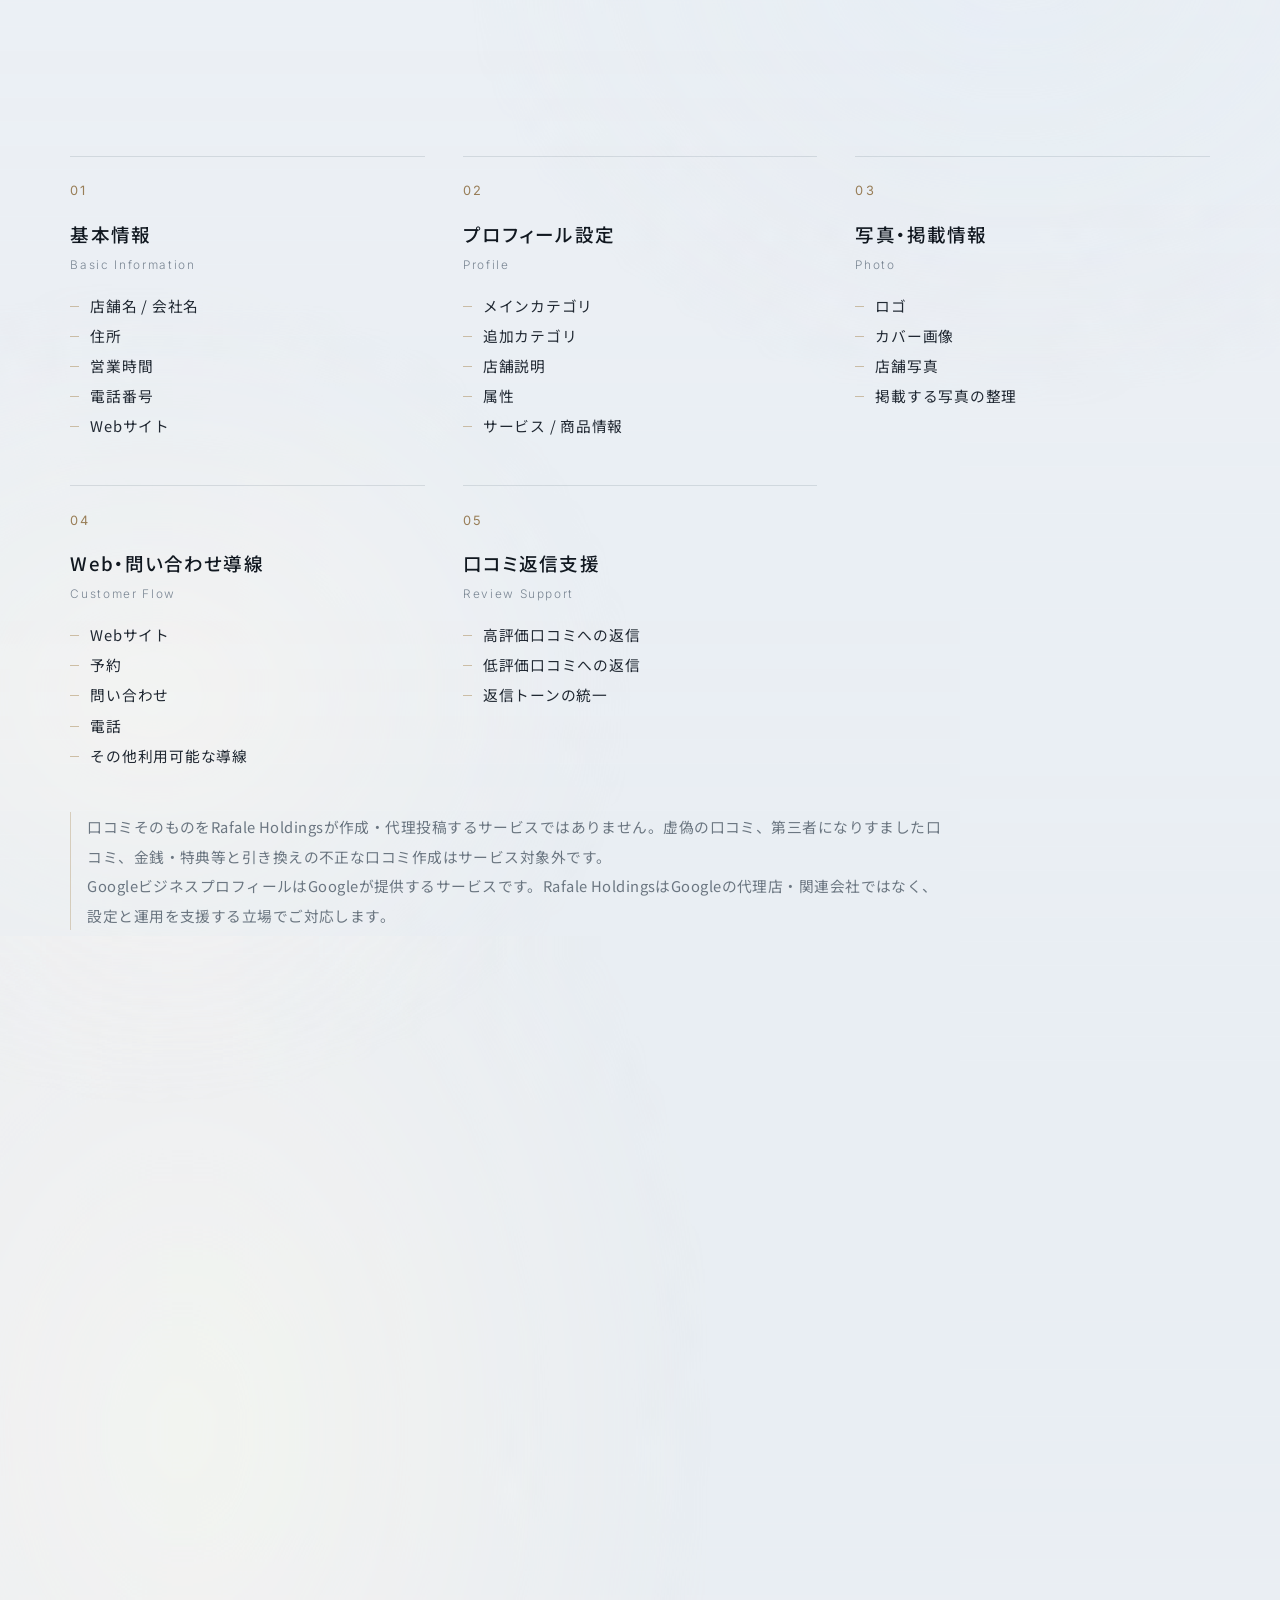
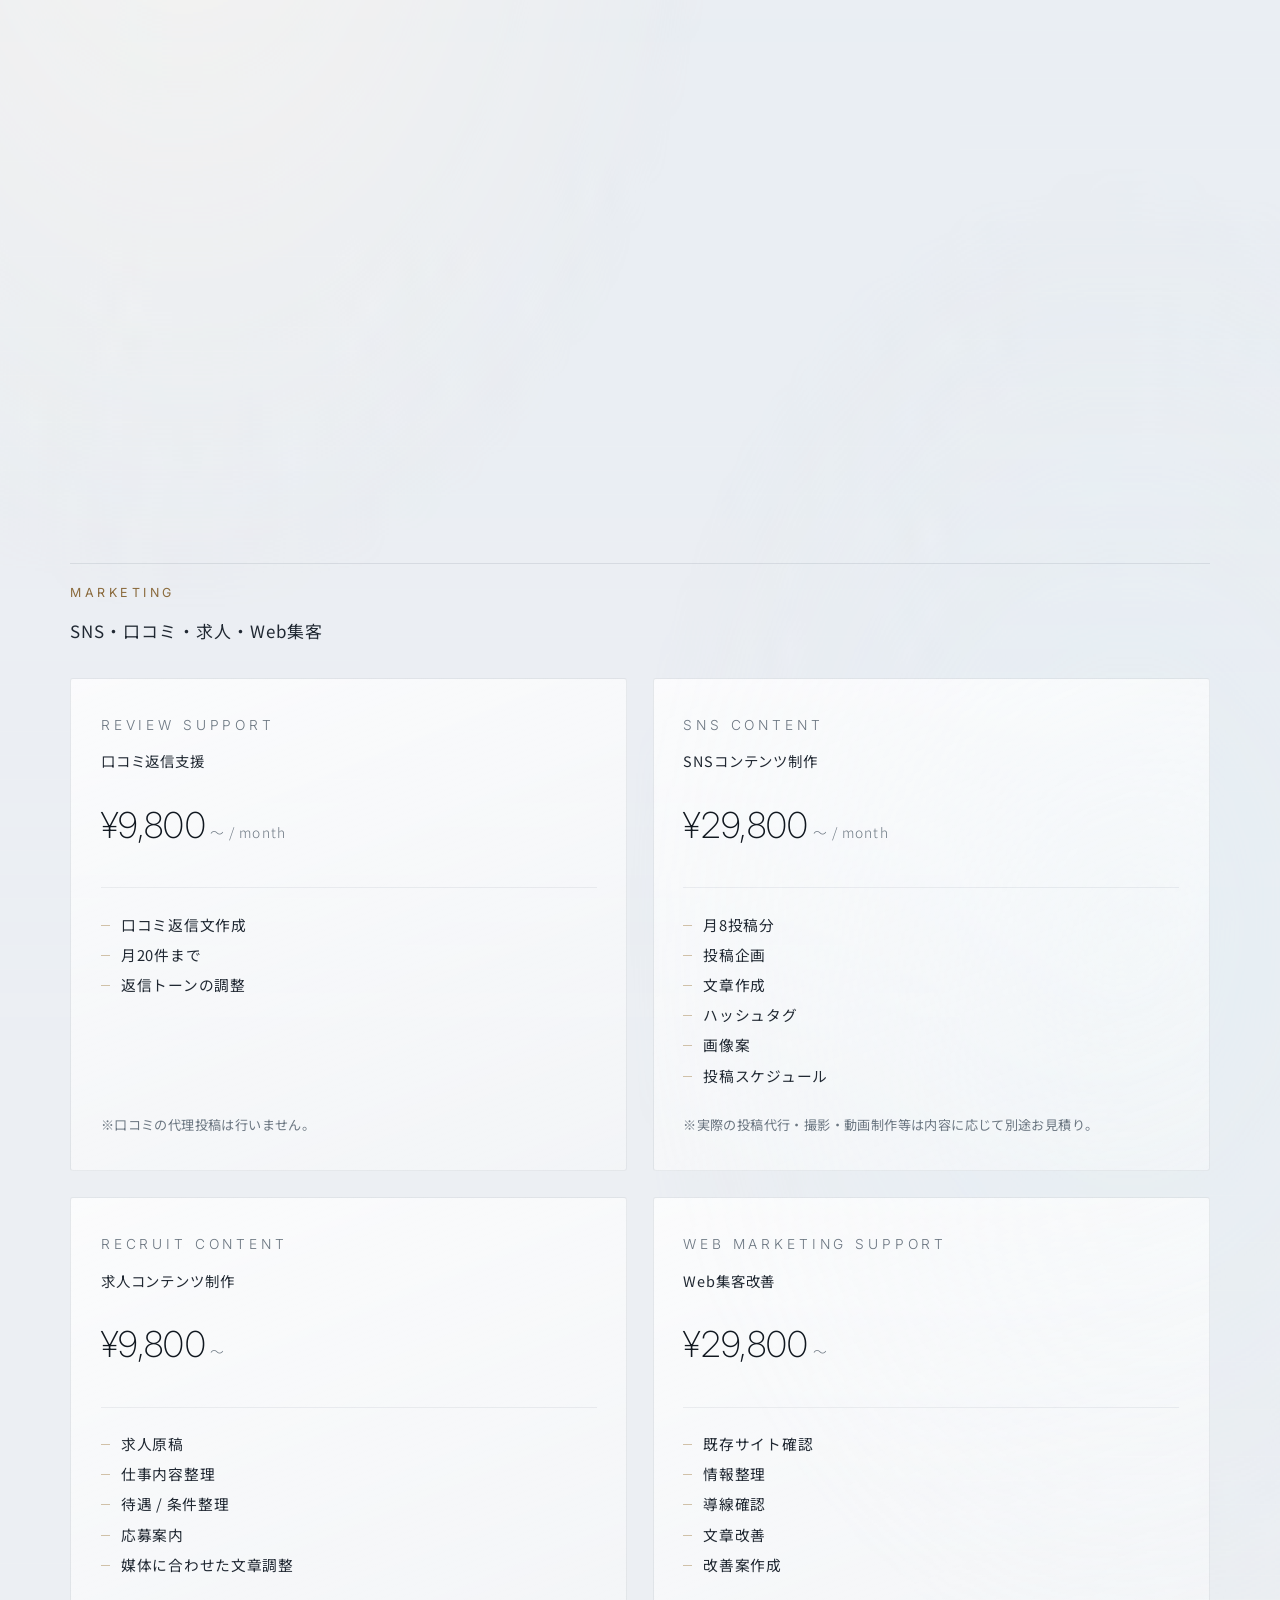
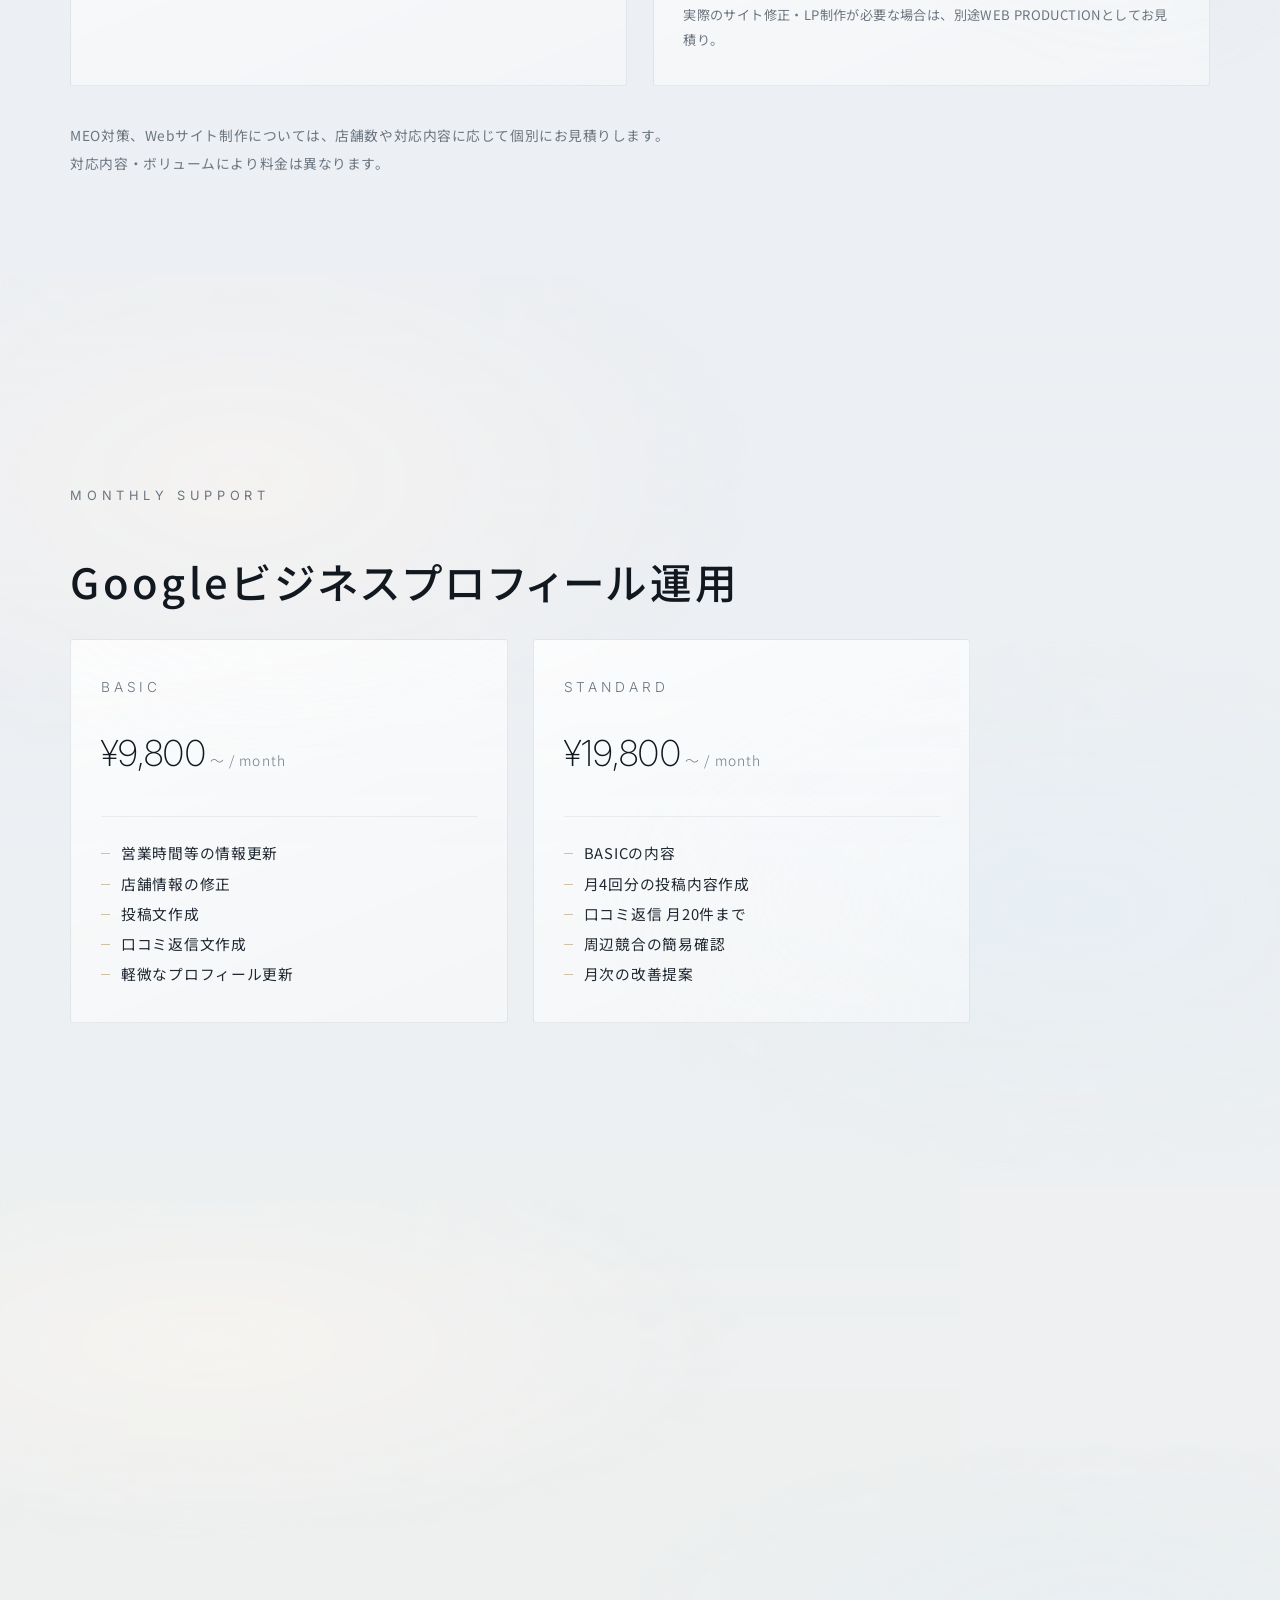
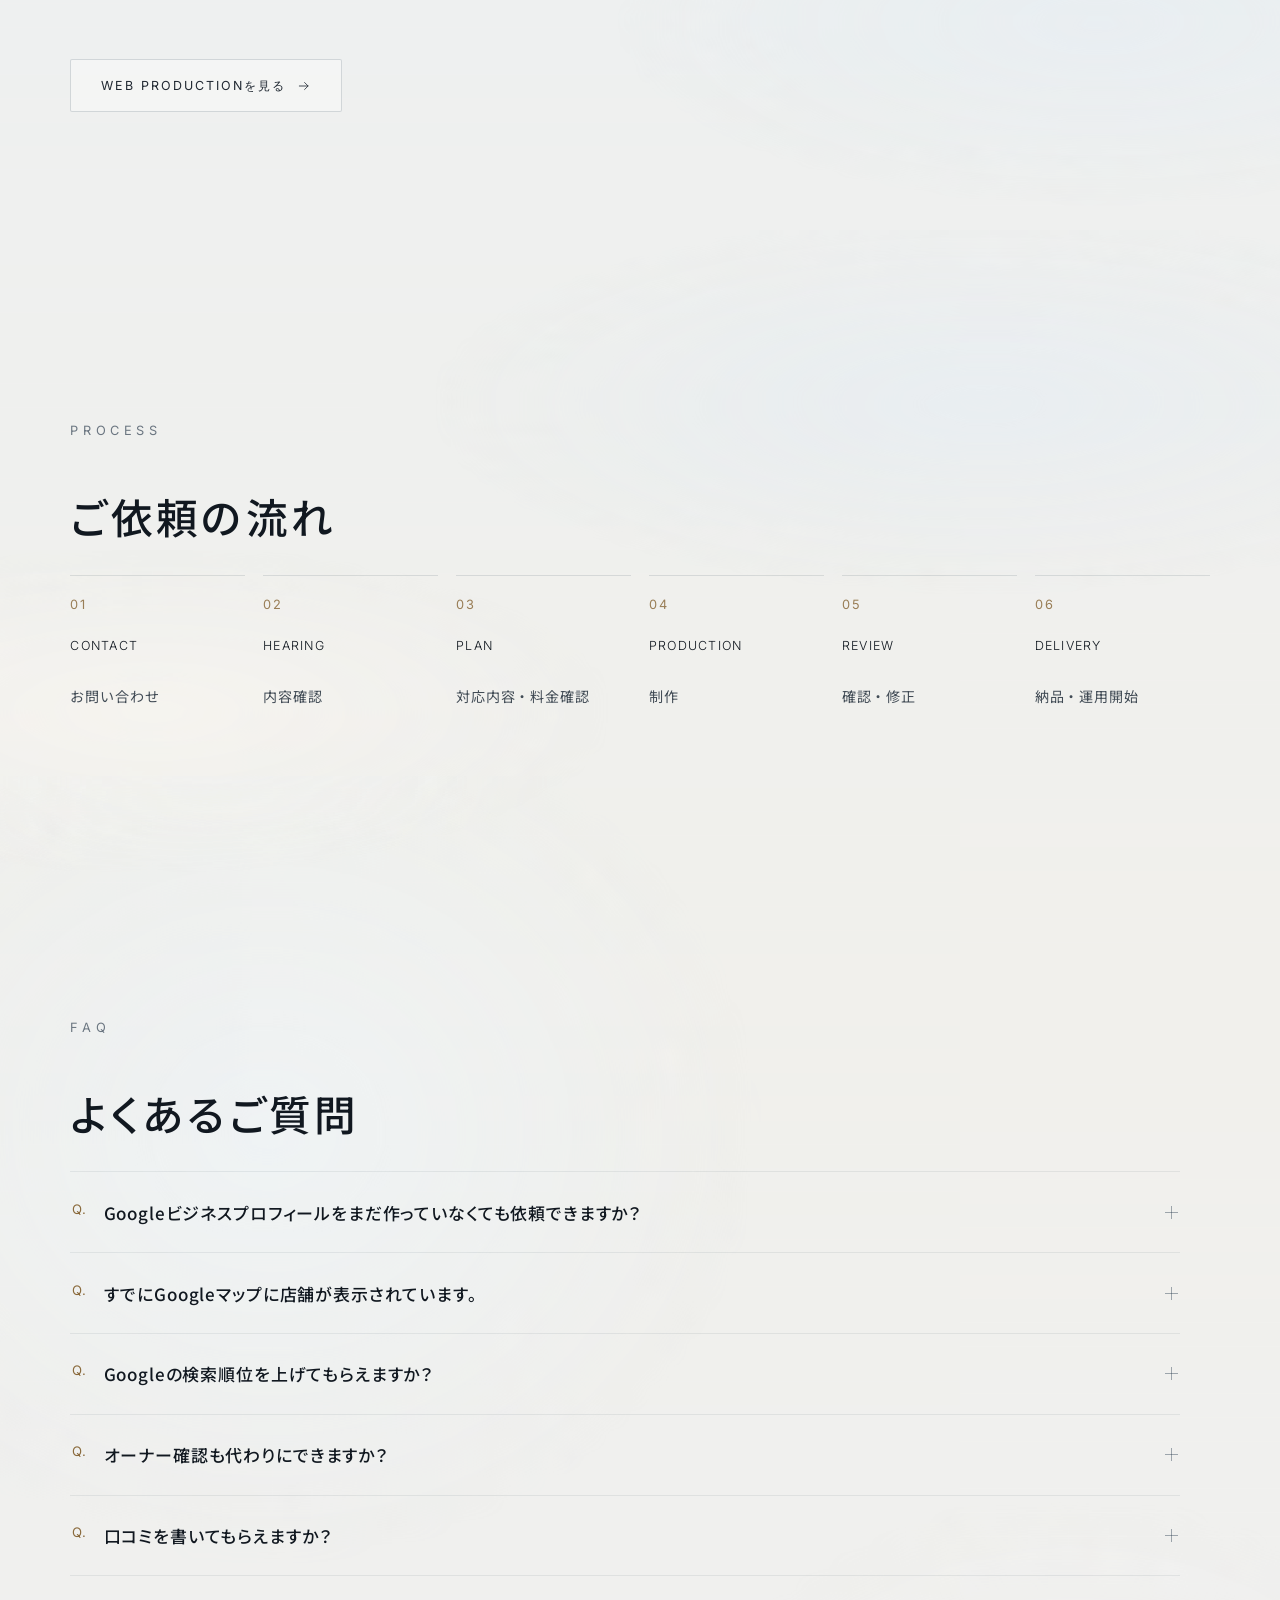
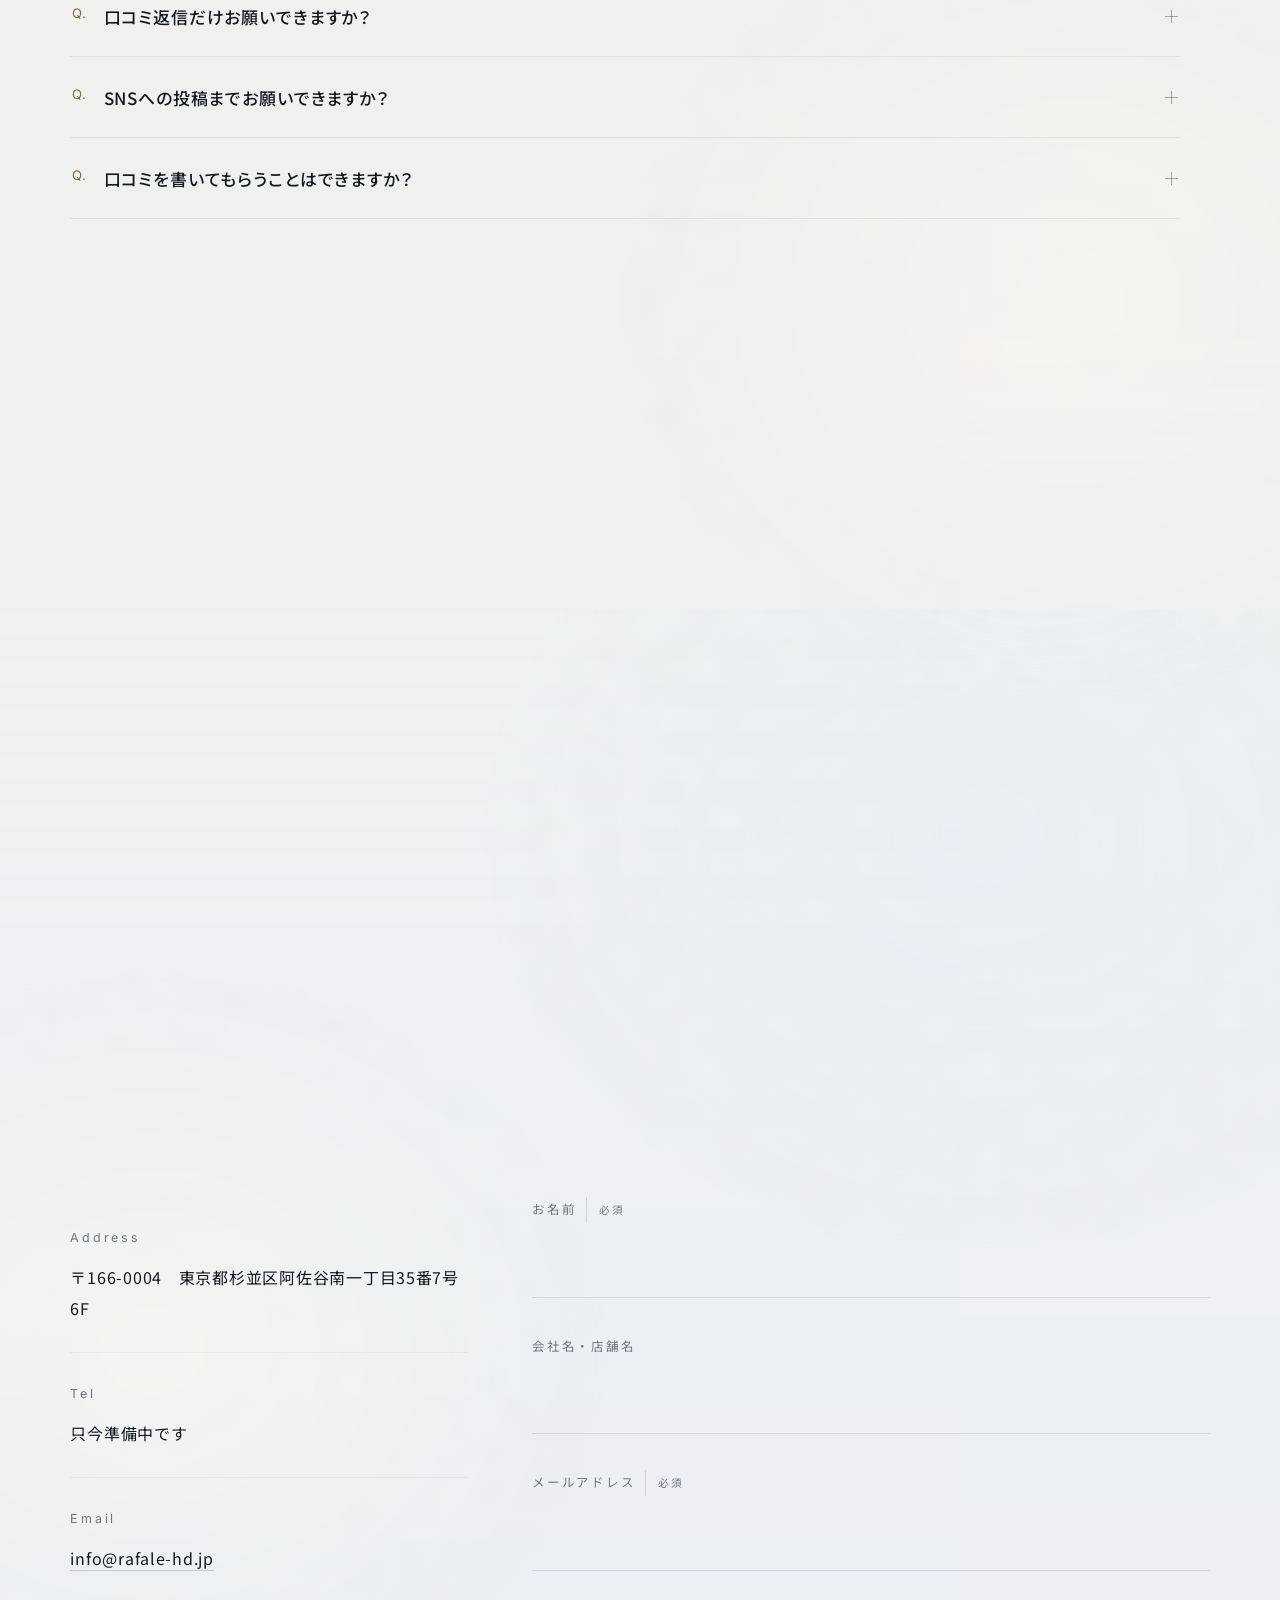
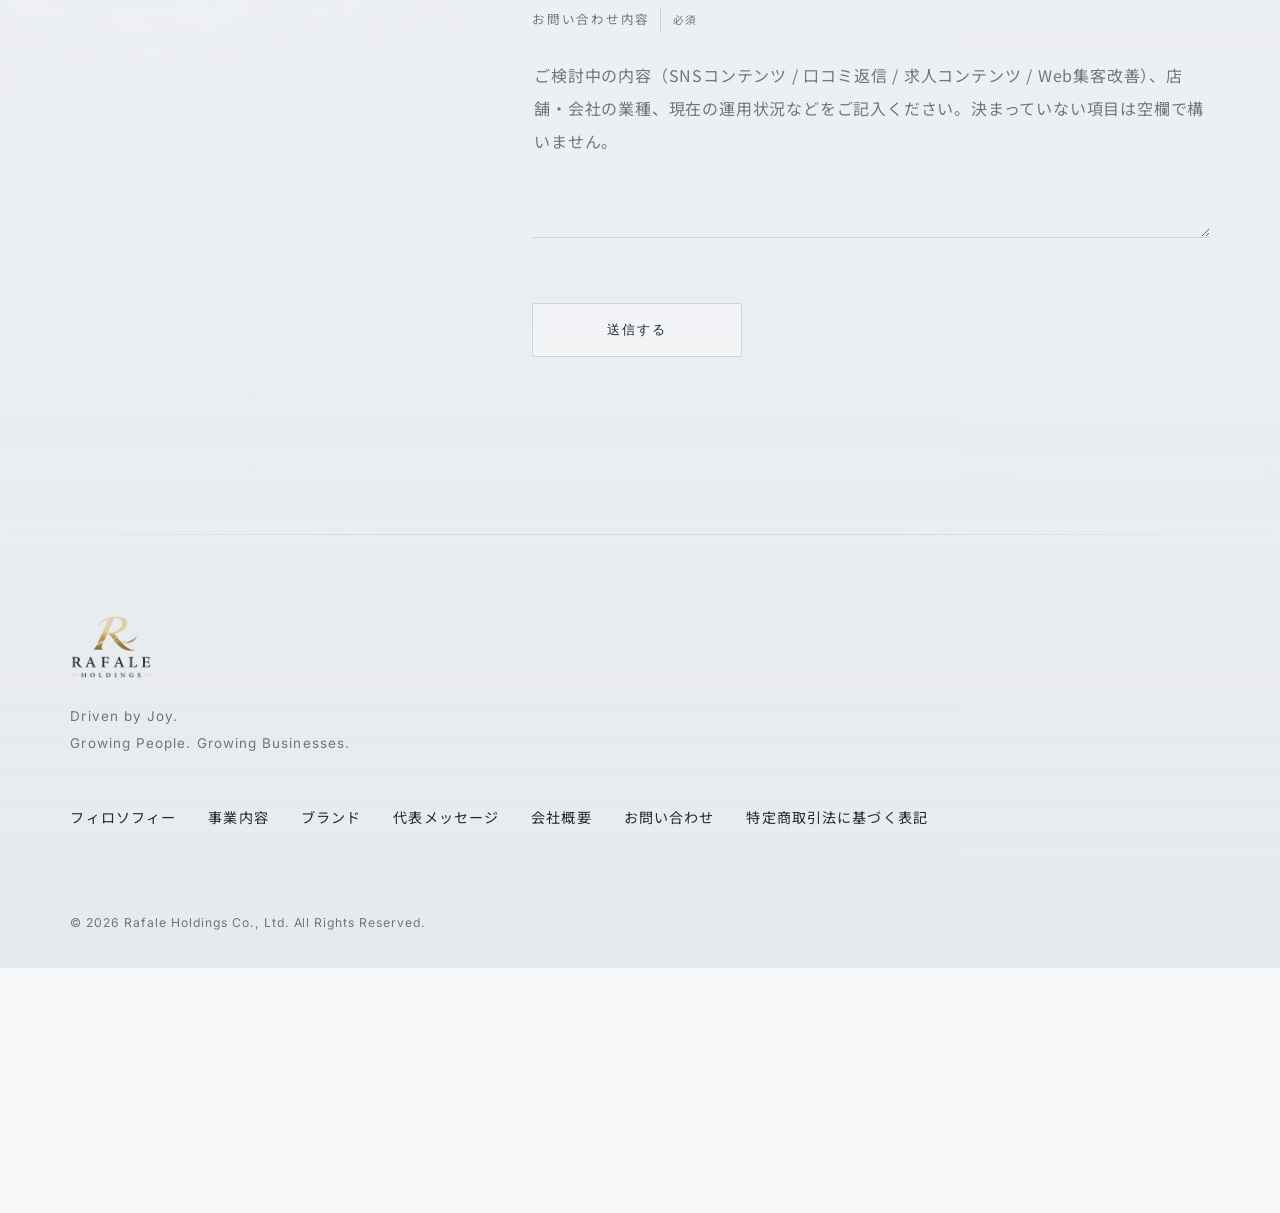
==== commit 65899581: "feat: add online payment link to the header menu Co-Authored-By: Claude Opus 5 (1M context) <noreply" ====
--- a/business/marketing.html
+++ b/business/marketing.html
@@ -47,7 +47,7 @@
      3) marketing.css      … このページだけの差分（4枚の料金カード、注意書き など）
      ※ business-detail.css は書き換えていません。変更が必要な箇所は
         marketing.css 側で .mk-page を付けて上書きしています。 -->
-<link rel="stylesheet" href="/css/style.css?v=61">
+<link rel="stylesheet" href="/css/style.css?v=63">
 <link rel="stylesheet" href="/css/business-detail.css?v=4">
 <link rel="stylesheet" href="/css/marketing.css?v=7">
 
@@ -169,6 +169,12 @@
         <li><a href="/#brands" class="nav-link">ブランド</a></li>
         <li><a href="/#message" class="nav-link">代表メッセージ</a></li>
         <li><a href="/#company" class="nav-link">会社概要</a></li>
+        <!-- オンライン決済 ― Squareの決済ページへ直接飛ぶ外部リンク。
+             URLは js/site-config.js の SQUARE_PAYMENT_LINK_URL だけで管理していて、
+             ここには書かない（決済セクションのボタンと同じ値を共有する）。
+             未設定・仮URL・Square以外のURLのときは js/script.js が hidden を
+             外さないので、この項目自体がメニューに出ない。 -->
+        <li data-payment-nav hidden><a class="nav-link" data-payment-link target="_blank" rel="noopener noreferrer">オンライン決済</a></li>
         <li><a href="#contact" class="nav-link nav-cta">お問い合わせ</a></li>
       </ul>
     </nav>
@@ -930,6 +936,9 @@
   </div>
 </footer>
 
-<script src="/js/script.js?v=19" defer></script>
+<!-- サイト設定（外部サービスのURLなど）。script.js より先に読み込む。
+     Square の決済リンクを差し替えるのは site-config.js の1行だけです。 -->
+<script src="/js/site-config.js?v=3" defer></script>
+<script src="/js/script.js?v=21" defer></script>
 </body>
 </html>
--- a/css/style.css
+++ b/css/style.css
@@ -1631,9 +1631,31 @@
    未設定のあいだは js/script.js がセクションごと隠す（hidden）。
    ============================================================ */
 /* hidden を確実に効かせる。決済リンク未設定のときに、セクションも
-   フッターのリンクも公開画面へ出さないための最後の砦。 */
+   ヘッダー／フッターのリンクも公開画面へ出さないための最後の砦。 */
 .section[hidden],
+.main-nav li[hidden],
 .footer-nav a[hidden] { display: none !important; }
+
+/* ヘッダーのメニューが7項目になるので、1項目ずつ現れる並び
+   （.main-nav li:nth-child）の続きを足しておく。刻みは既存と同じ0.06秒。 */
+.main-nav li:nth-child(7) { animation-delay: 0.98s; }
+
+/* ---- 横並びメニューが狭くなる帯だけ、文字と間隔を詰める ----
+   ハンバーガーに切り替わるのは 768px 以下。その少し上（769〜1060px）は
+   横並びのまま幅が足りず、項目が縮んで文字が2行に折り返していた。
+   実測（iframeで実寸を作って計測）:
+     770px … 6項目でも既に全項目が2行（決済項目を足す前から折り返していた）
+     985px … 6項目なら1行、7項目にすると全項目が2行
+   この帯だけ字送りと間隔を詰めて、7項目を1行に収める。
+   1061px 以上は従来のままで、見た目は変わらない。 */
+@media (min-width: 769px) and (max-width: 1060px) {
+  .main-nav ul { gap: 10px; }
+  .nav-link {
+    font-size: 0.76rem; letter-spacing: 0.04em;
+    white-space: nowrap;              /* 縮んでも文字を折り返させない */
+  }
+  .nav-cta { padding: 10px 16px; }
+}
 
 /* 他のセクションと同じ、スクロールに連動する光を1枚だけ。
    CONTACT の手前なので、光は右から左へ静かに引いていく。 */
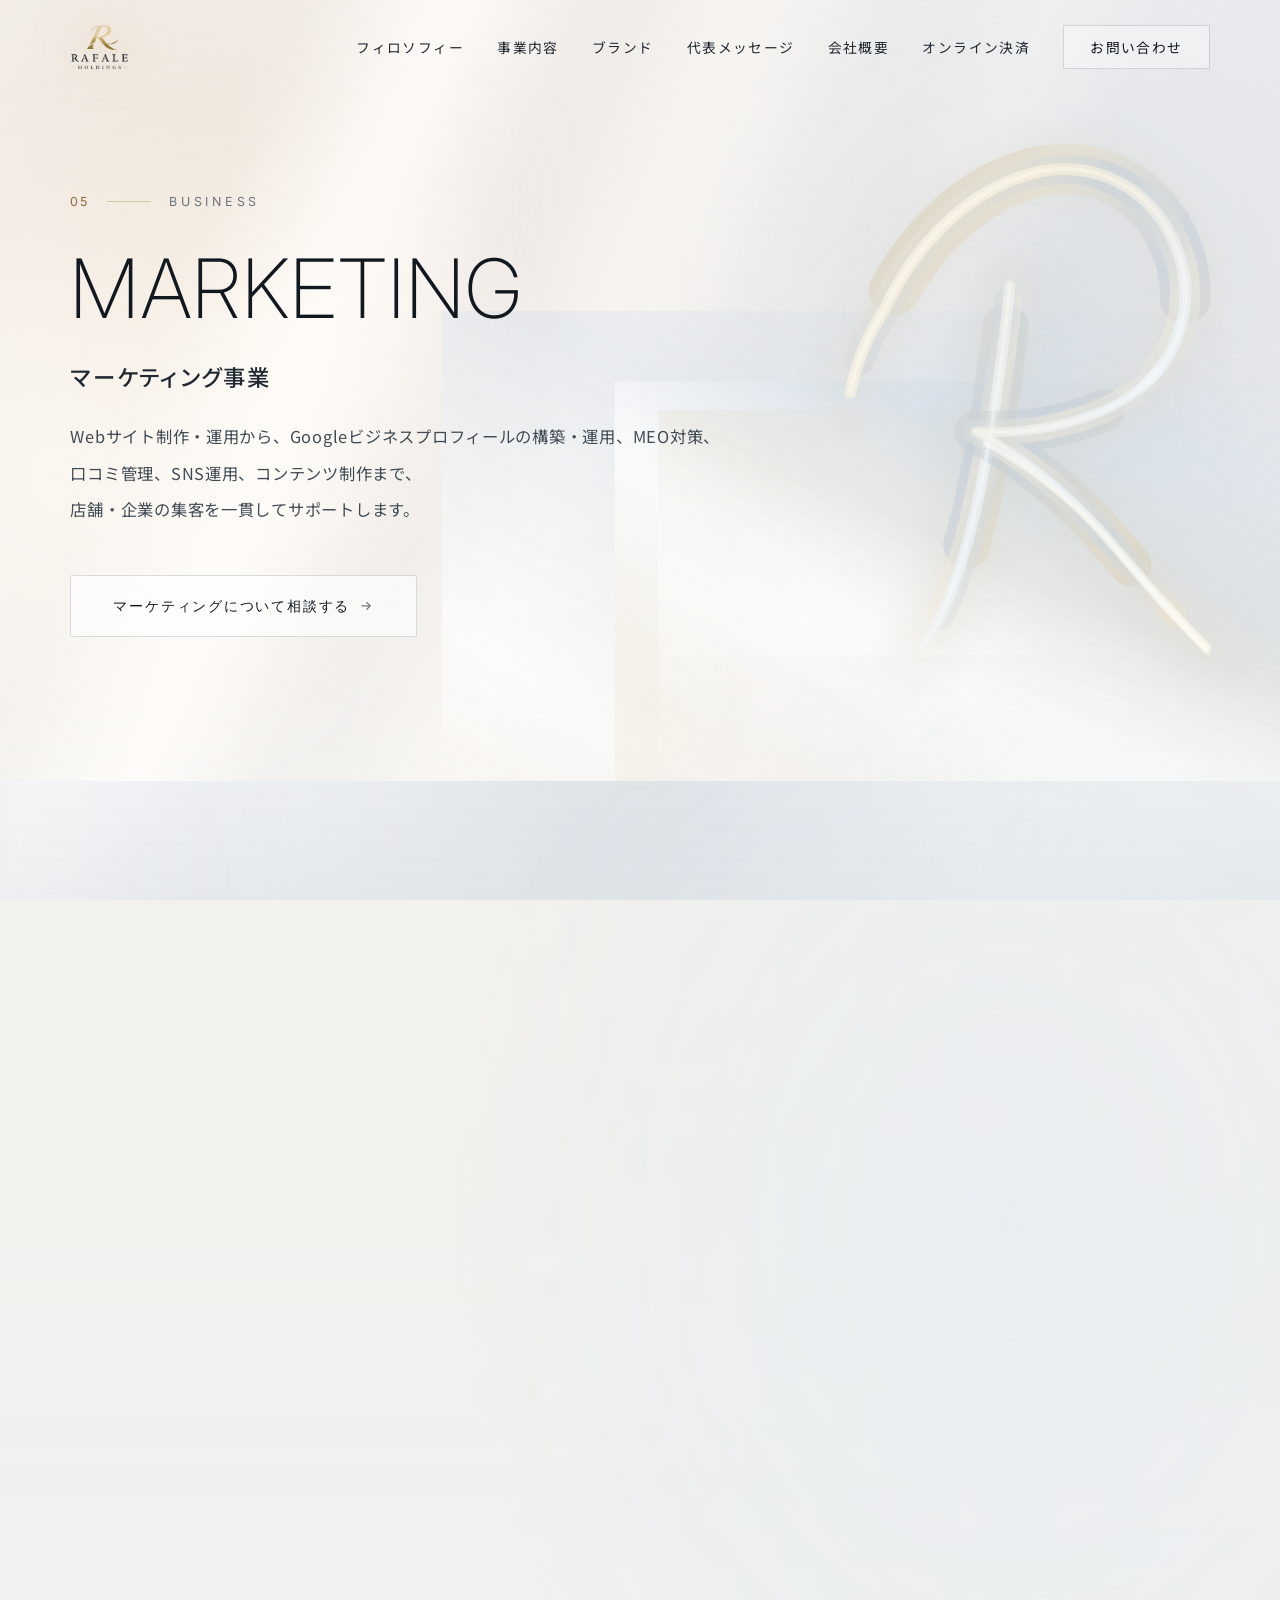
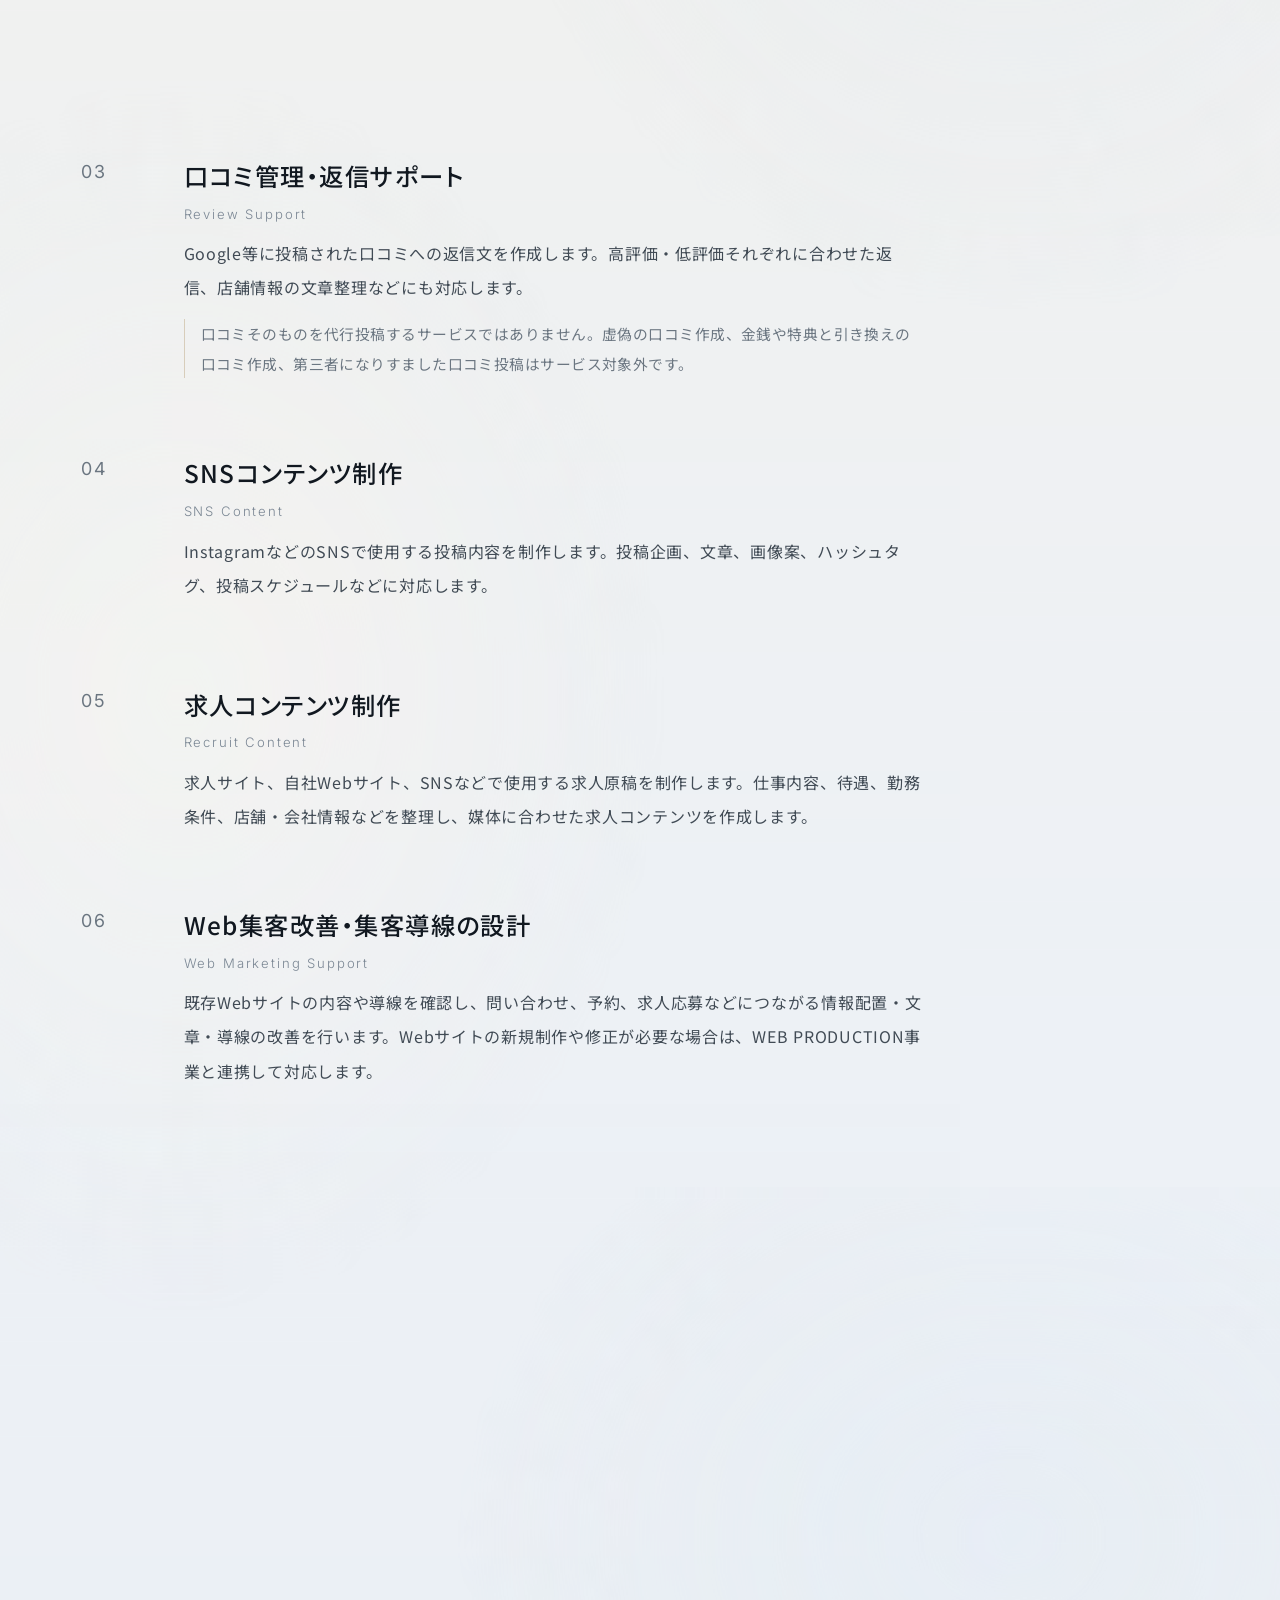
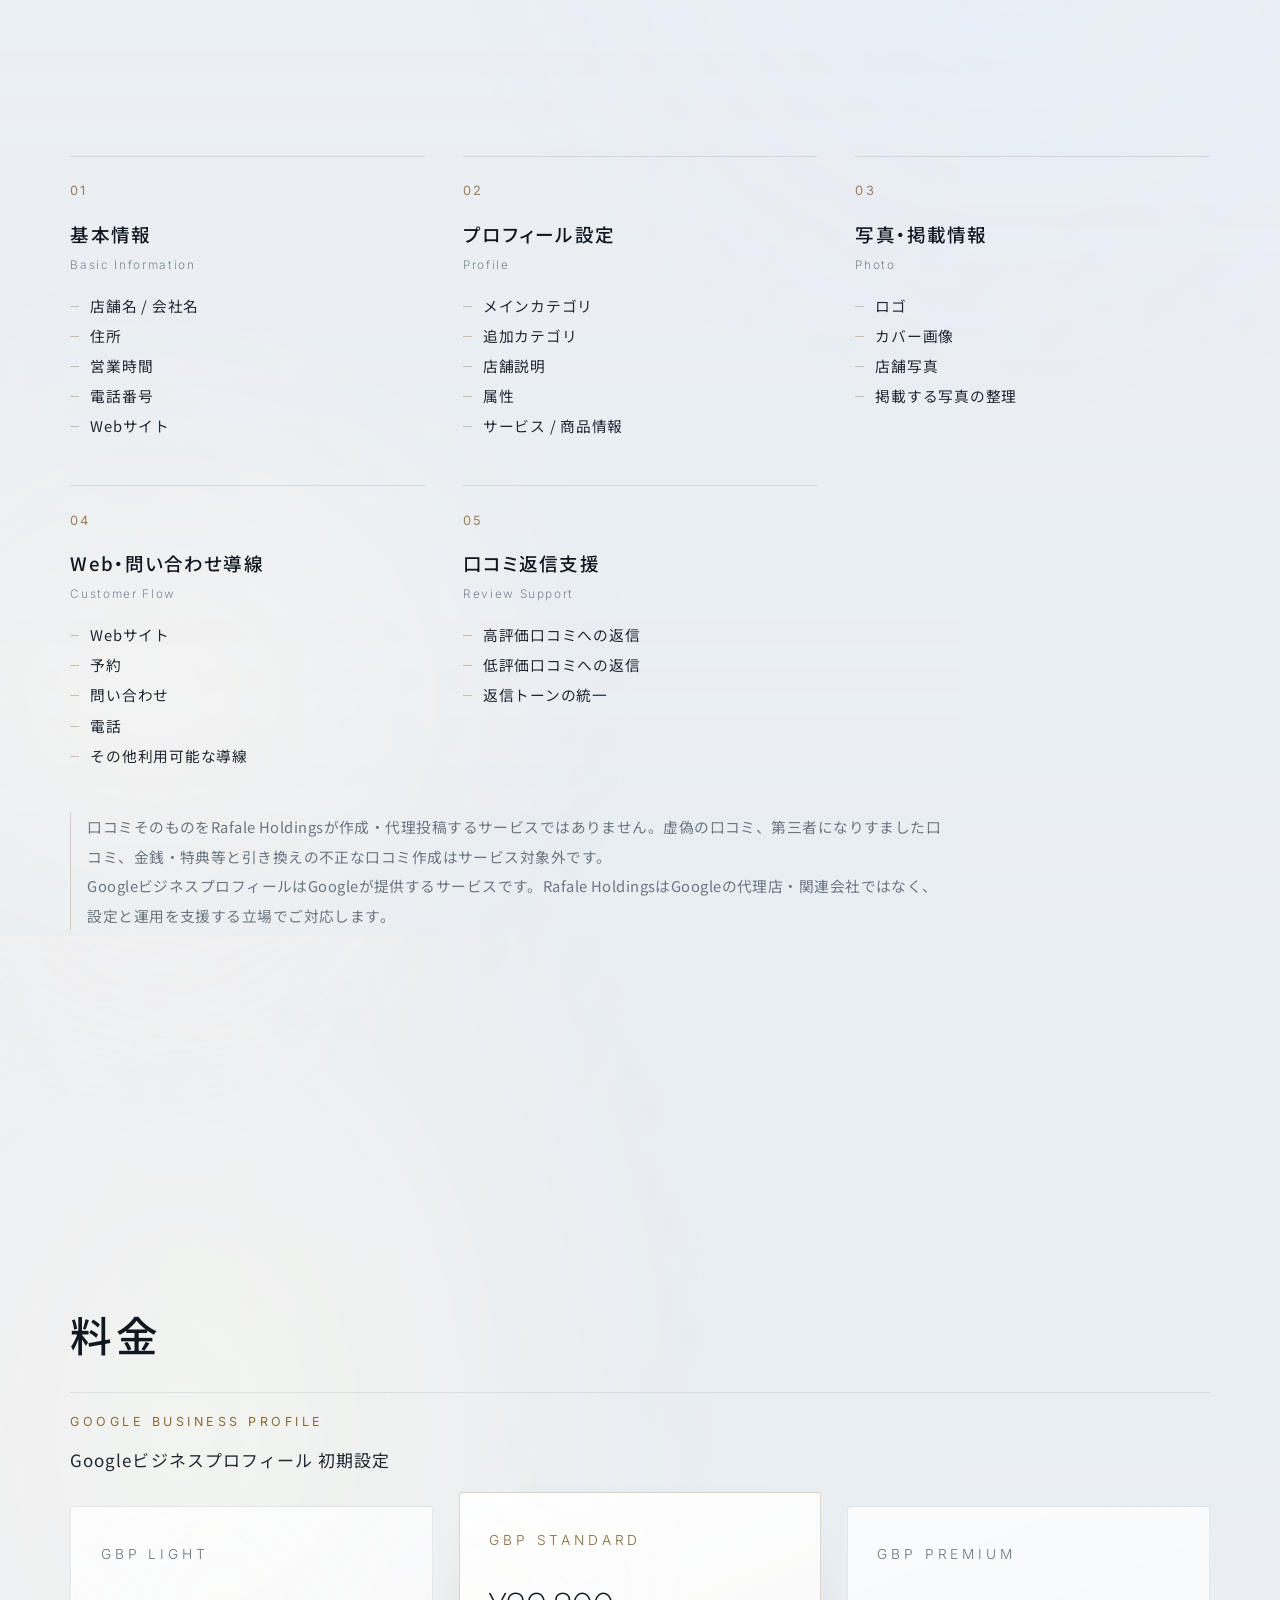
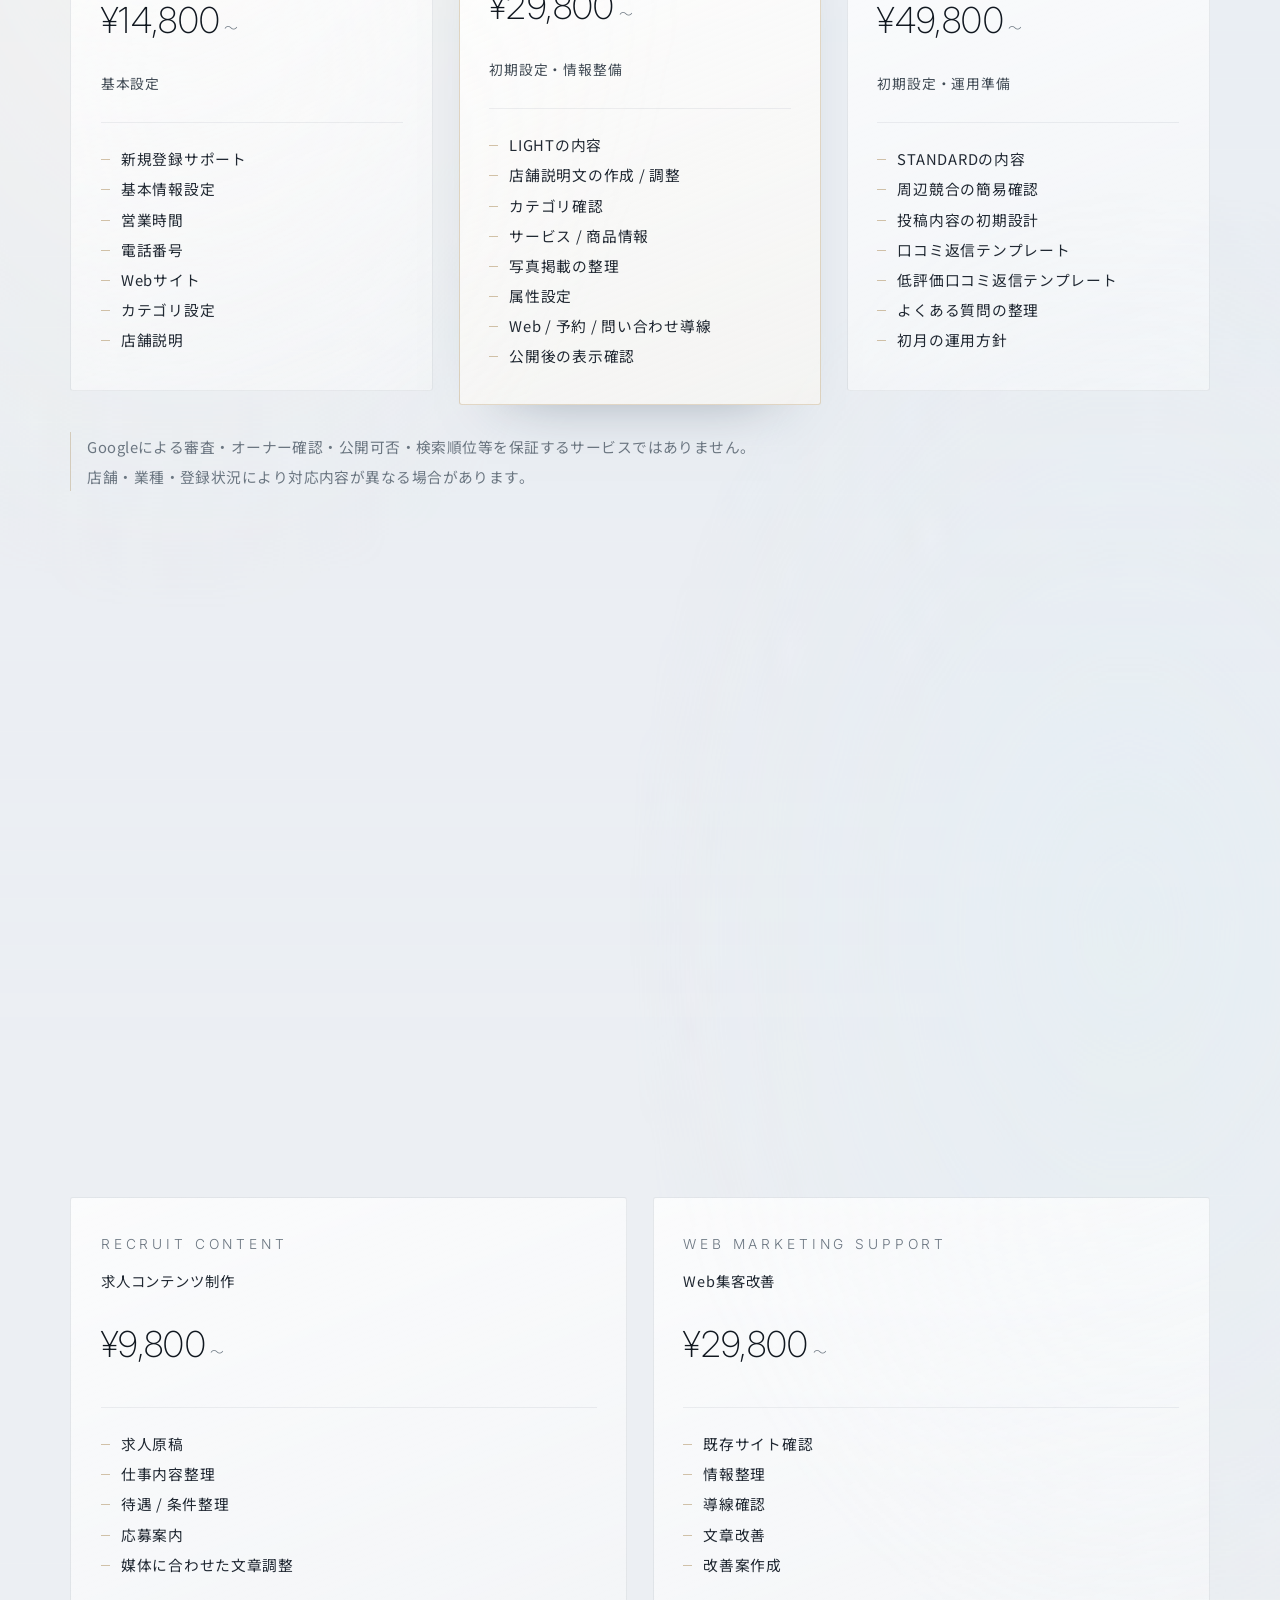
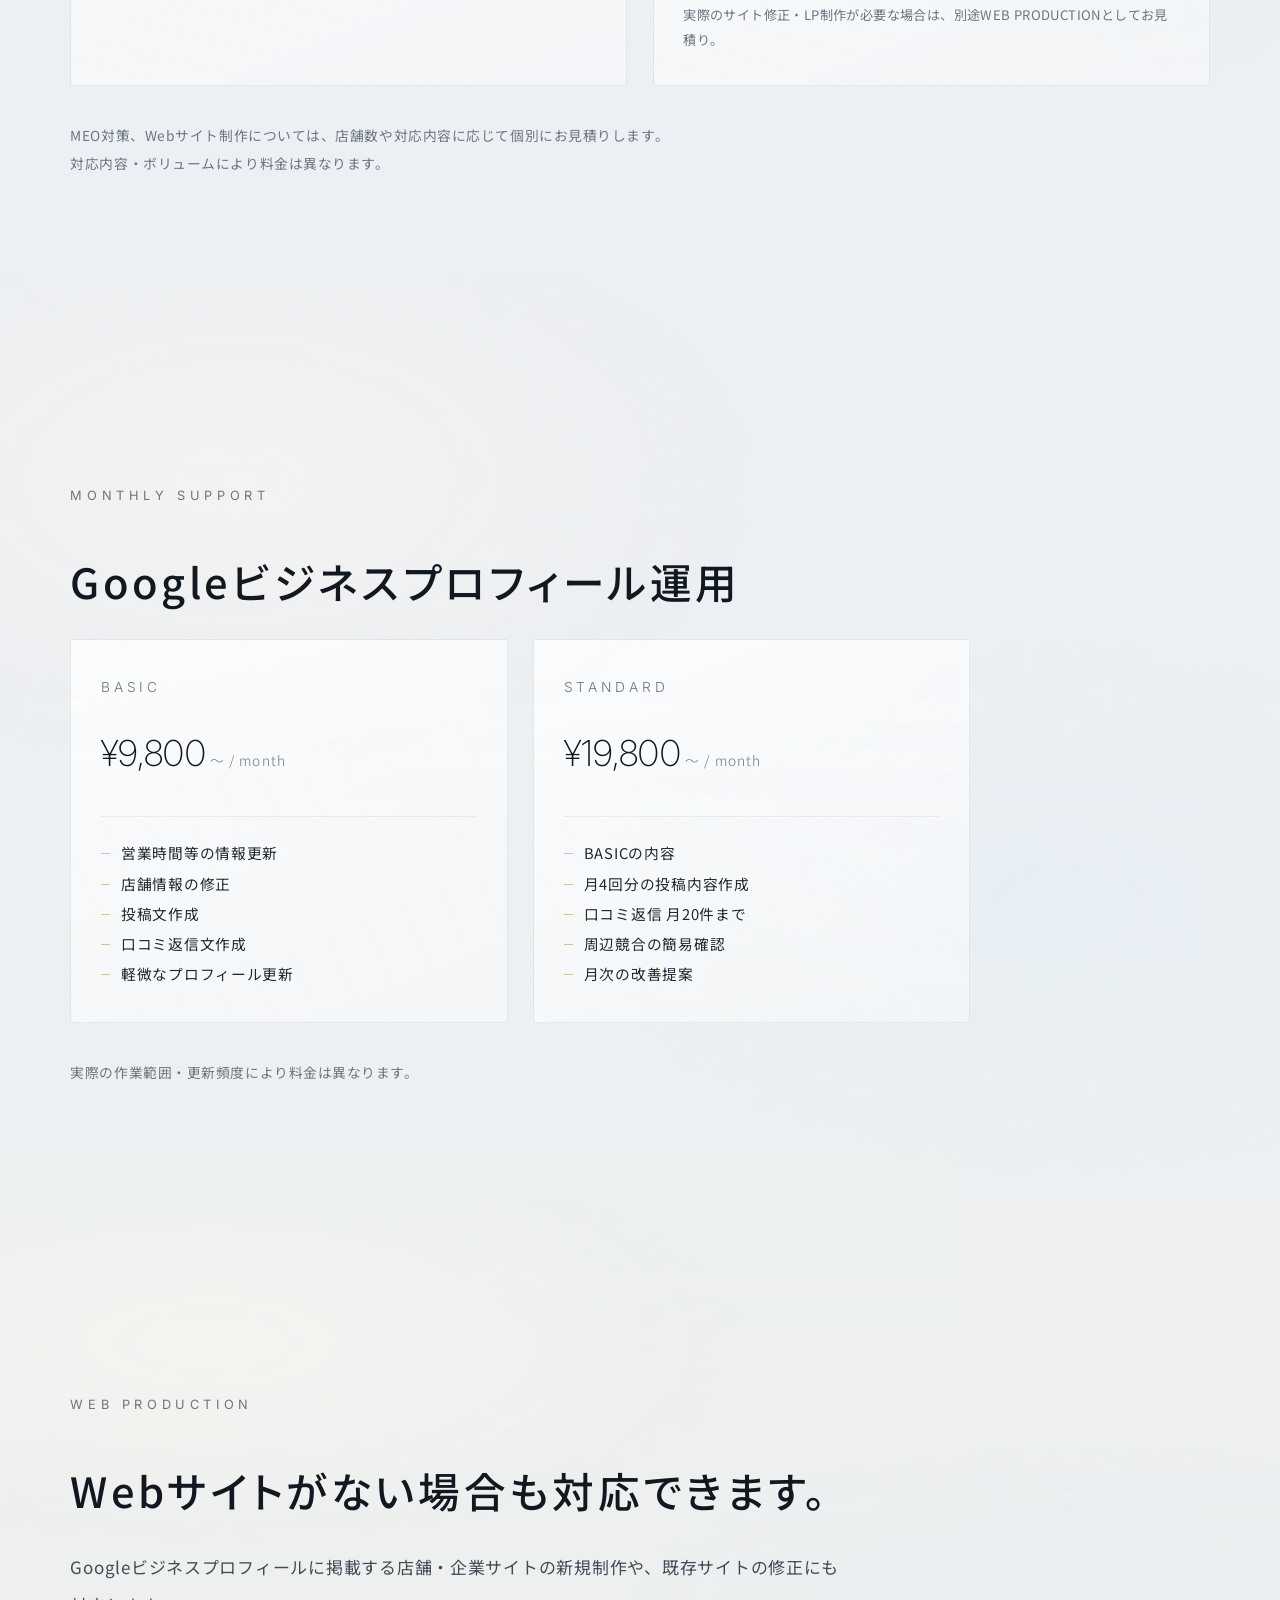
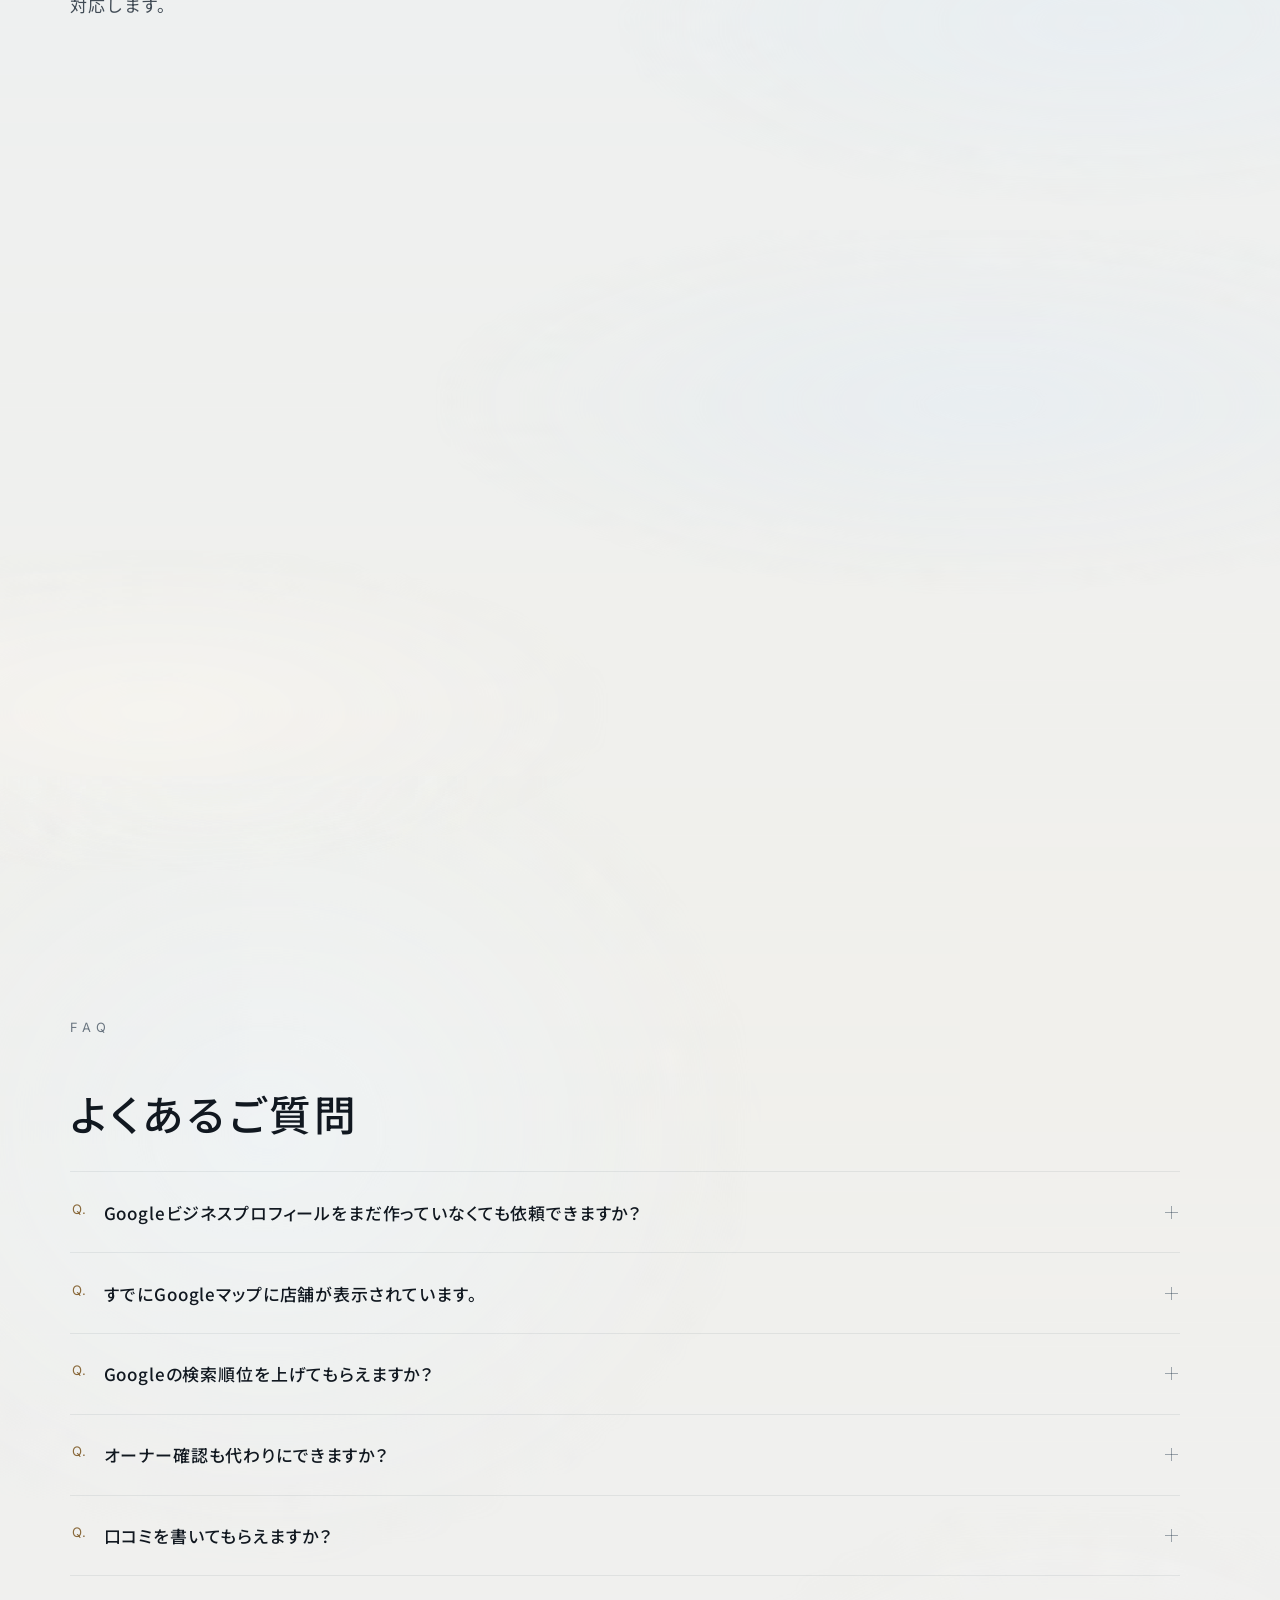
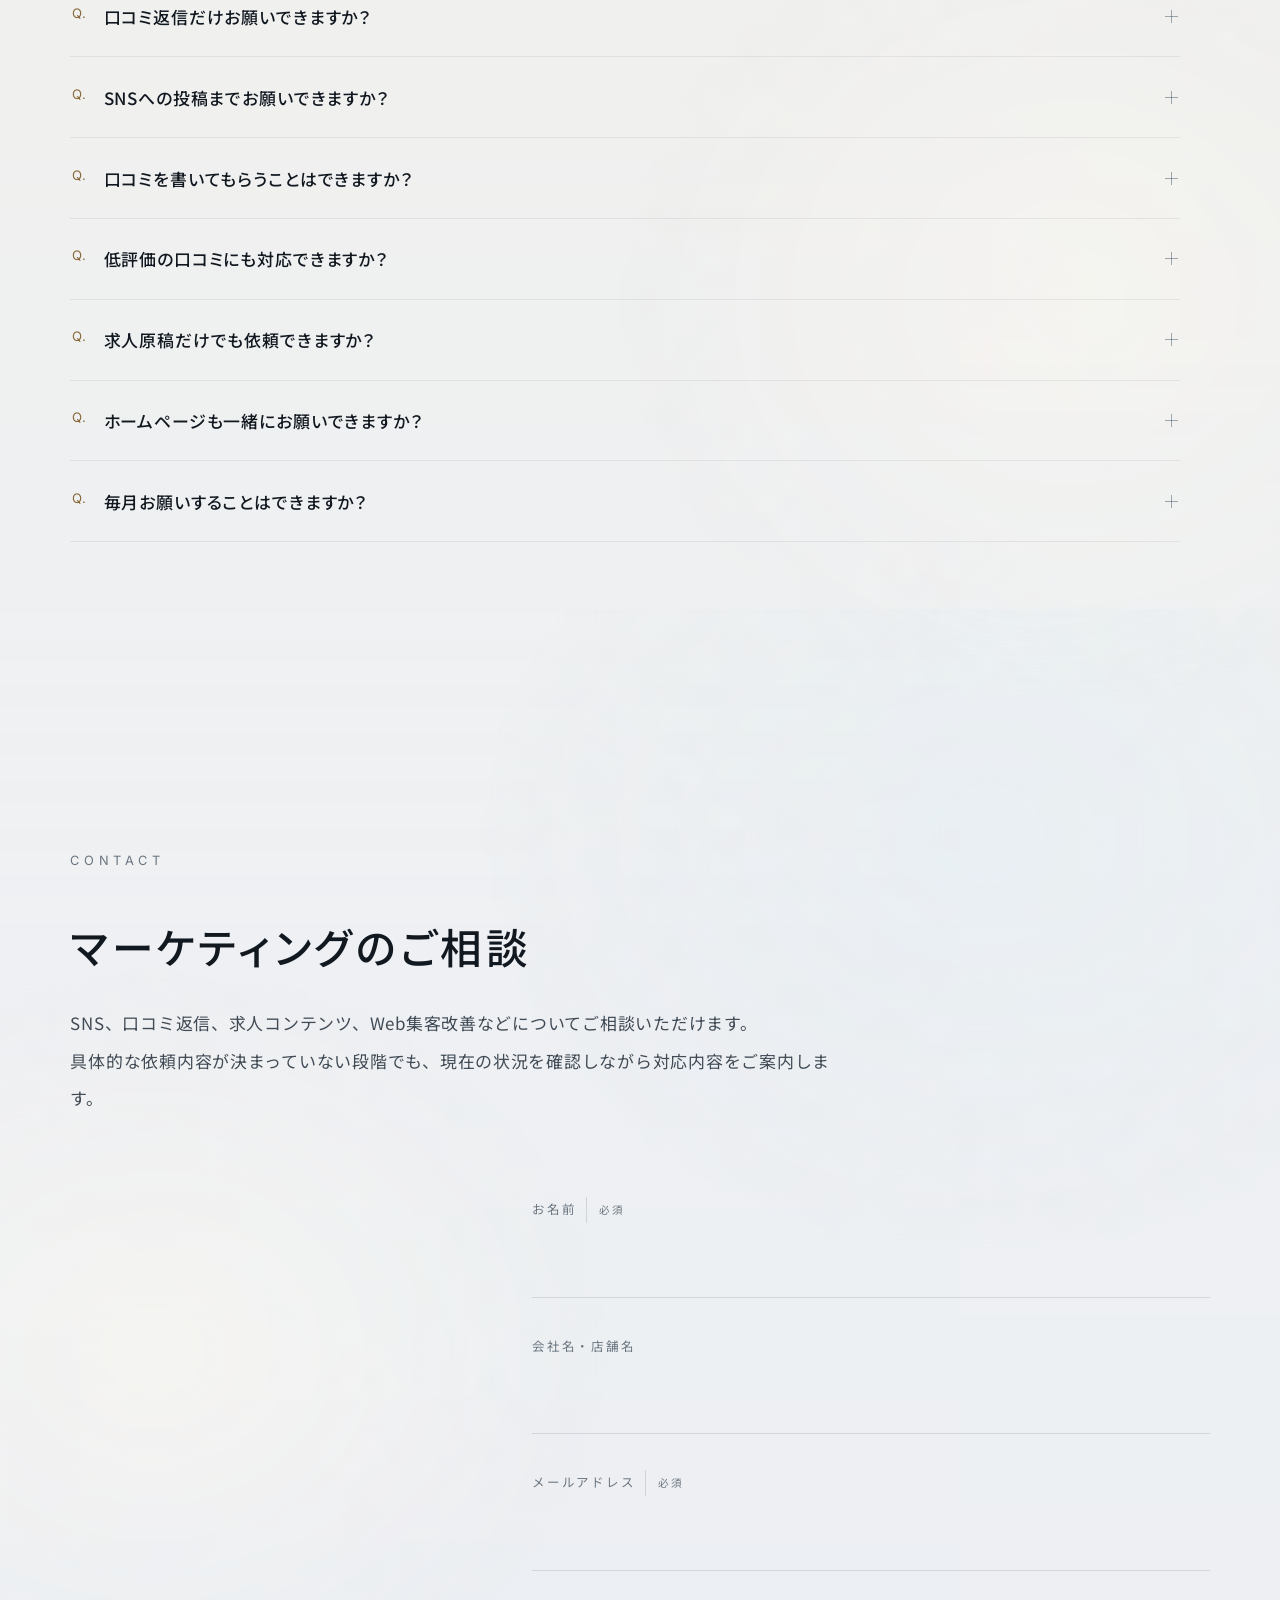
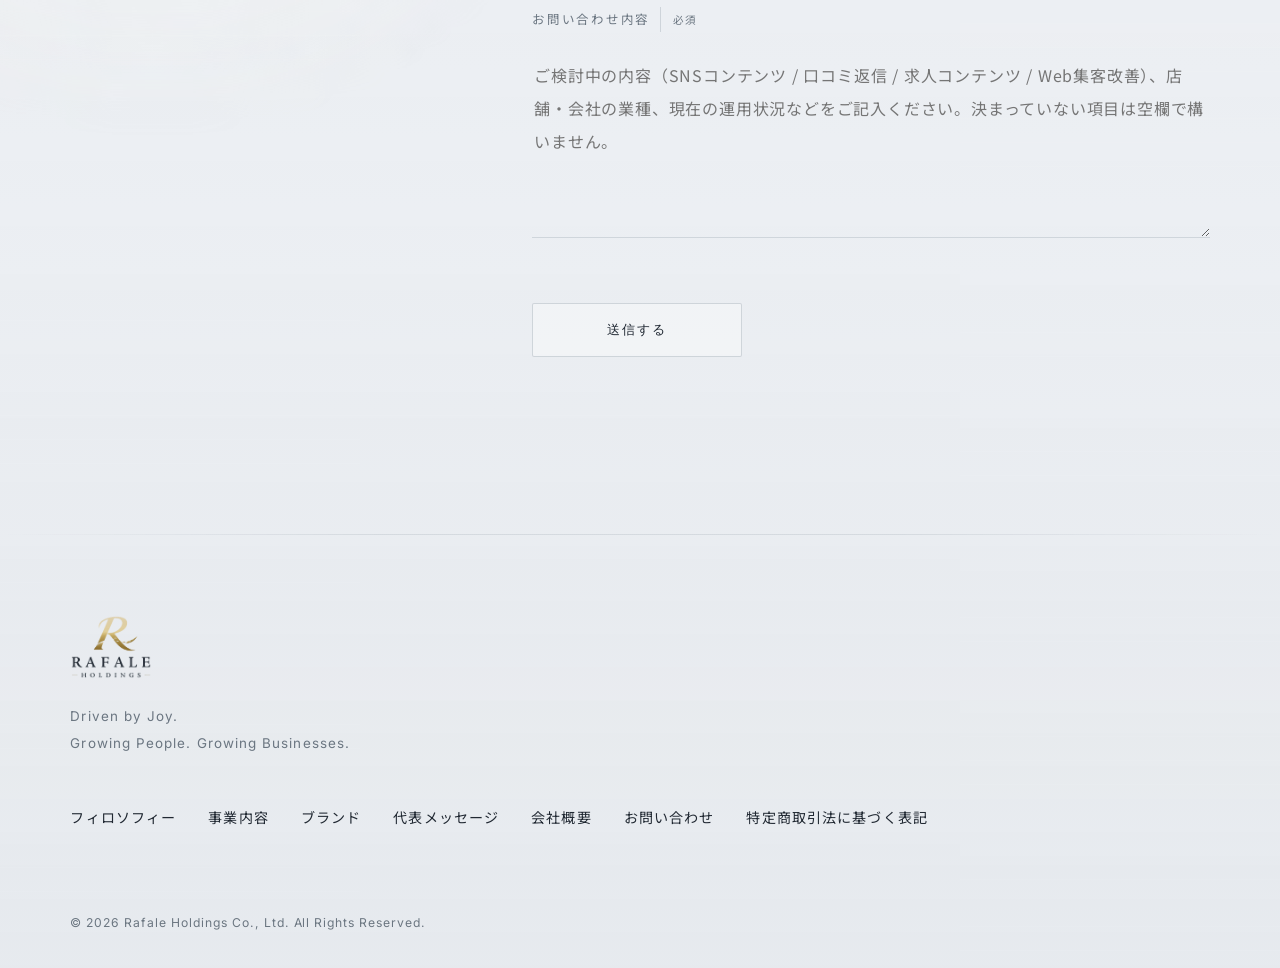
==== commit fb4bddb2: "Stop the scroll from catching on the page's hidden inner scroll area body had become its own scroll " ====
--- a/business/marketing.html
+++ b/business/marketing.html
@@ -47,7 +47,7 @@
      3) marketing.css      … このページだけの差分（4枚の料金カード、注意書き など）
      ※ business-detail.css は書き換えていません。変更が必要な箇所は
         marketing.css 側で .mk-page を付けて上書きしています。 -->
-<link rel="stylesheet" href="/css/style.css?v=63">
+<link rel="stylesheet" href="/css/style.css?v=64">
 <link rel="stylesheet" href="/css/business-detail.css?v=4">
 <link rel="stylesheet" href="/css/marketing.css?v=7">
 
--- a/css/style.css
+++ b/css/style.css
@@ -104,6 +104,21 @@
   letter-spacing: 0.045em;
   overflow-x: hidden;
   -webkit-font-smoothing: antialiased;
+}
+/* body を「スクロールできる箱」にしない。
+   html が overflow-x: clip のとき、body の overflow-x: hidden は画面全体へは
+   引き継がれず body 自身に掛かる。すると縦は自動的に auto 扱いになり、
+   body がページとは別のスクロール領域になる。そこへ最下部の光
+   （#contact .sec-light ― 下へ 40% ずらしてある）が 200〜300px はみ出すため、
+   body の中に「隠れた縦スクロール」ができていた。ホイールや指の操作は
+   まずそちらに吸われ、使い切ったところで止まる ―― これがトップから下へ
+   スクロールしたときに必ず起きる引っかかりの原因だった。
+   clip は切るだけでスクロール領域を作らないので、見た目はそのままに
+   スクロールするのはページ本体だけになる。
+   clip 非対応の環境では html 側の clip も無効で、上の hidden が従来どおり
+   画面全体に引き継がれるため、この問題自体が起きない。 */
+@supports (overflow: clip) {
+  body { overflow: clip; }
 }
 
 img, svg, video { display: block; max-width: 100%; }
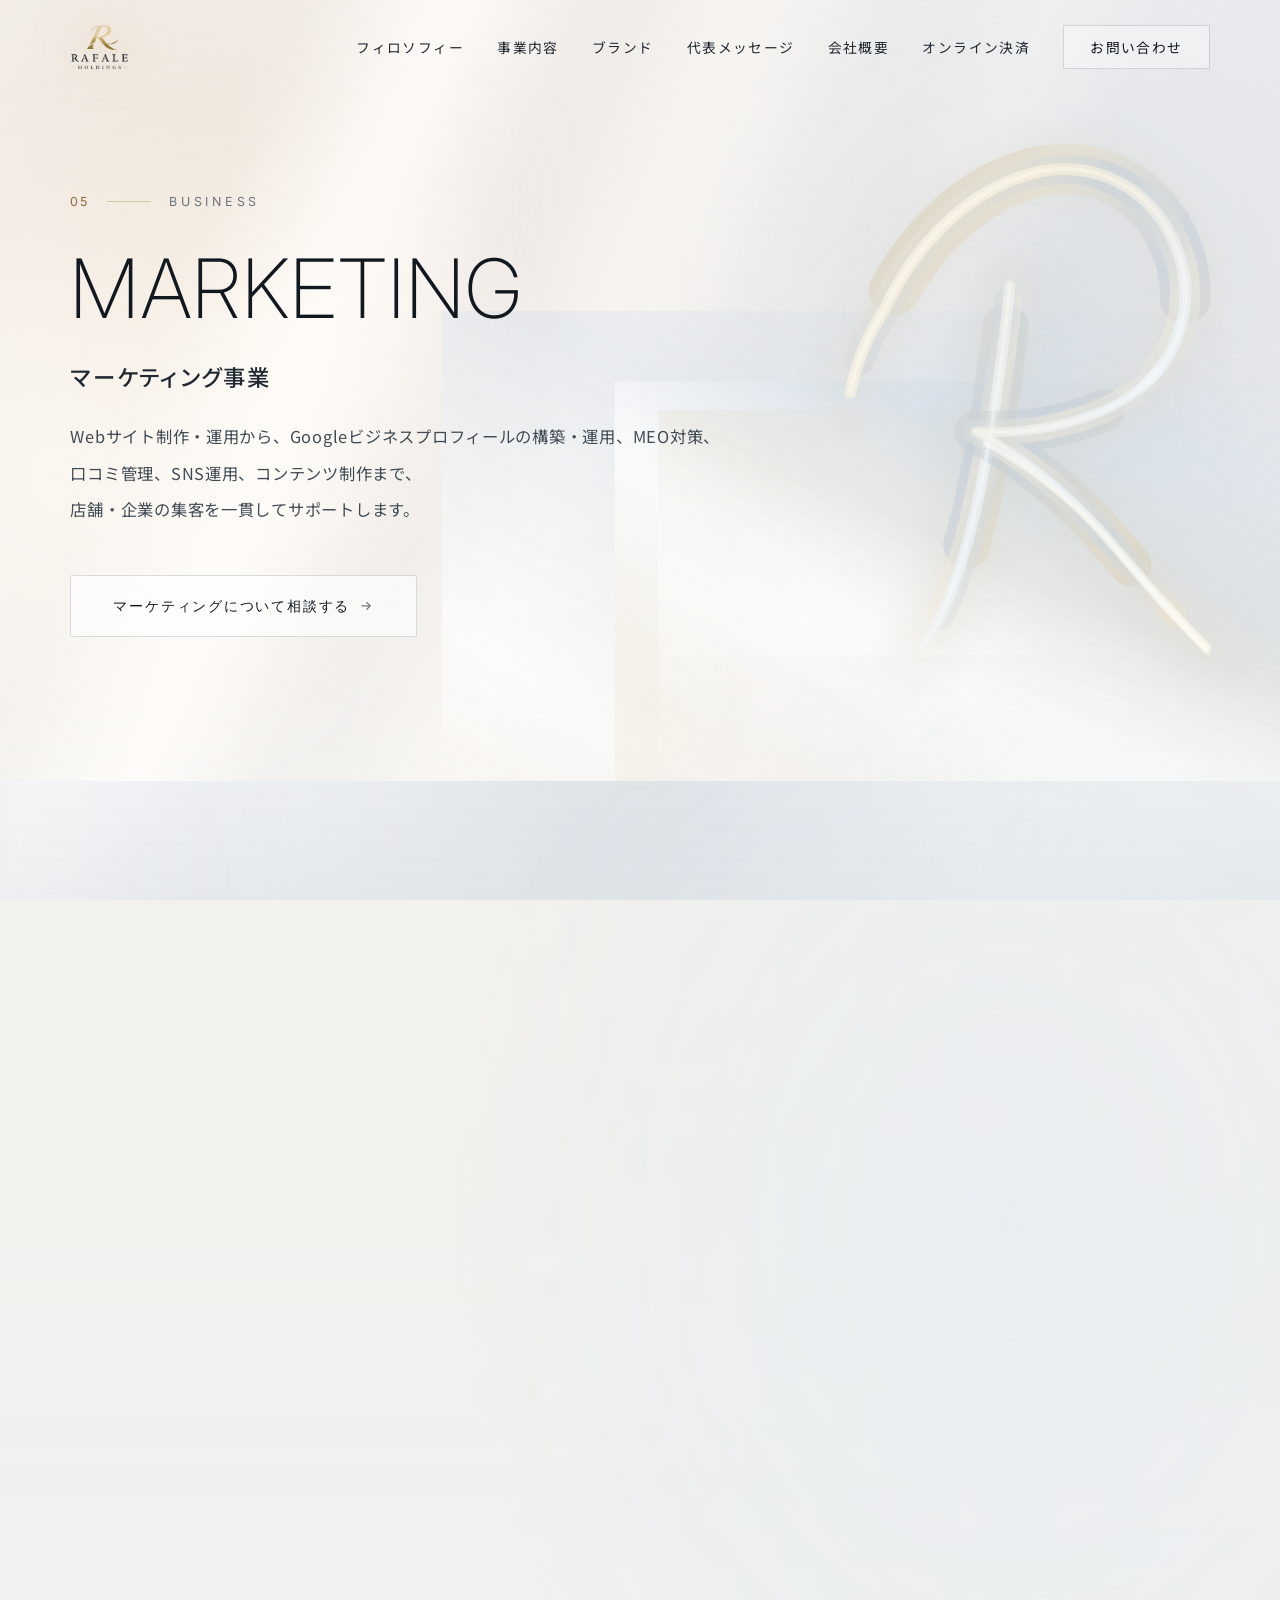
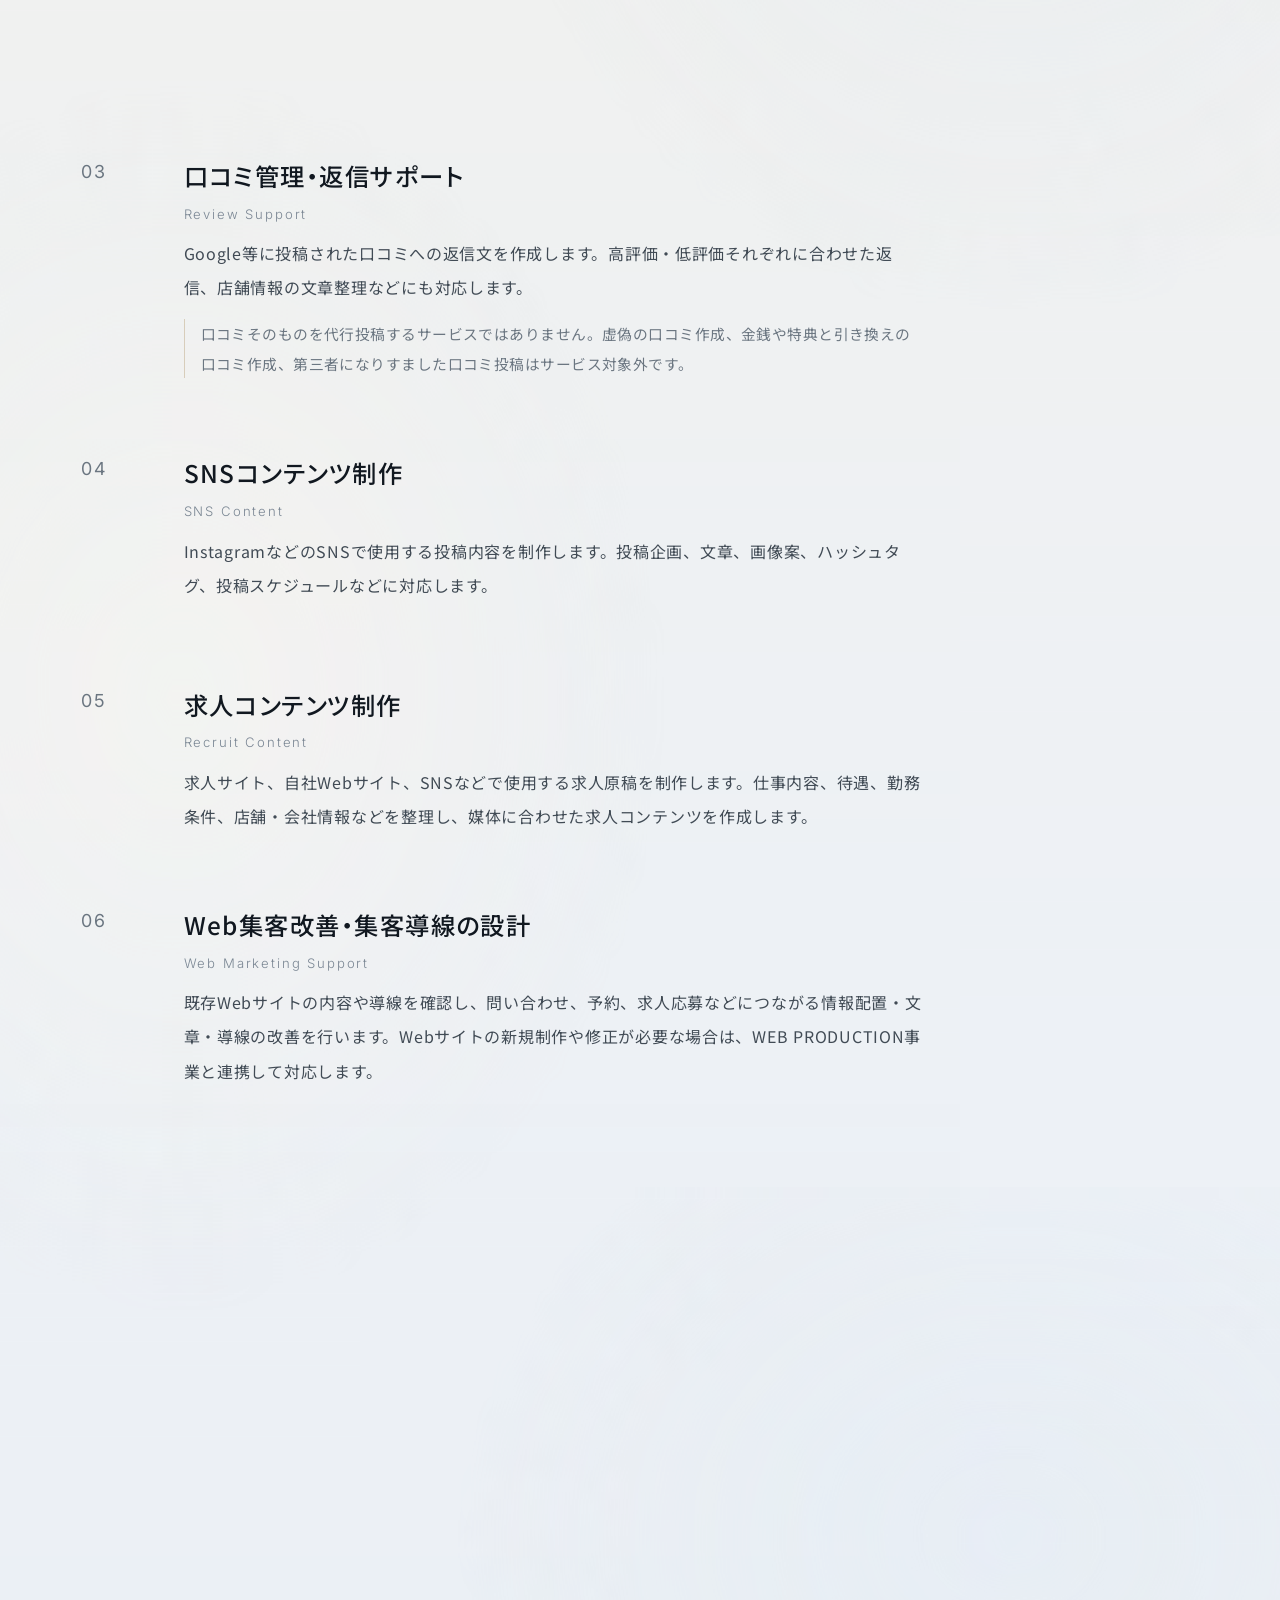
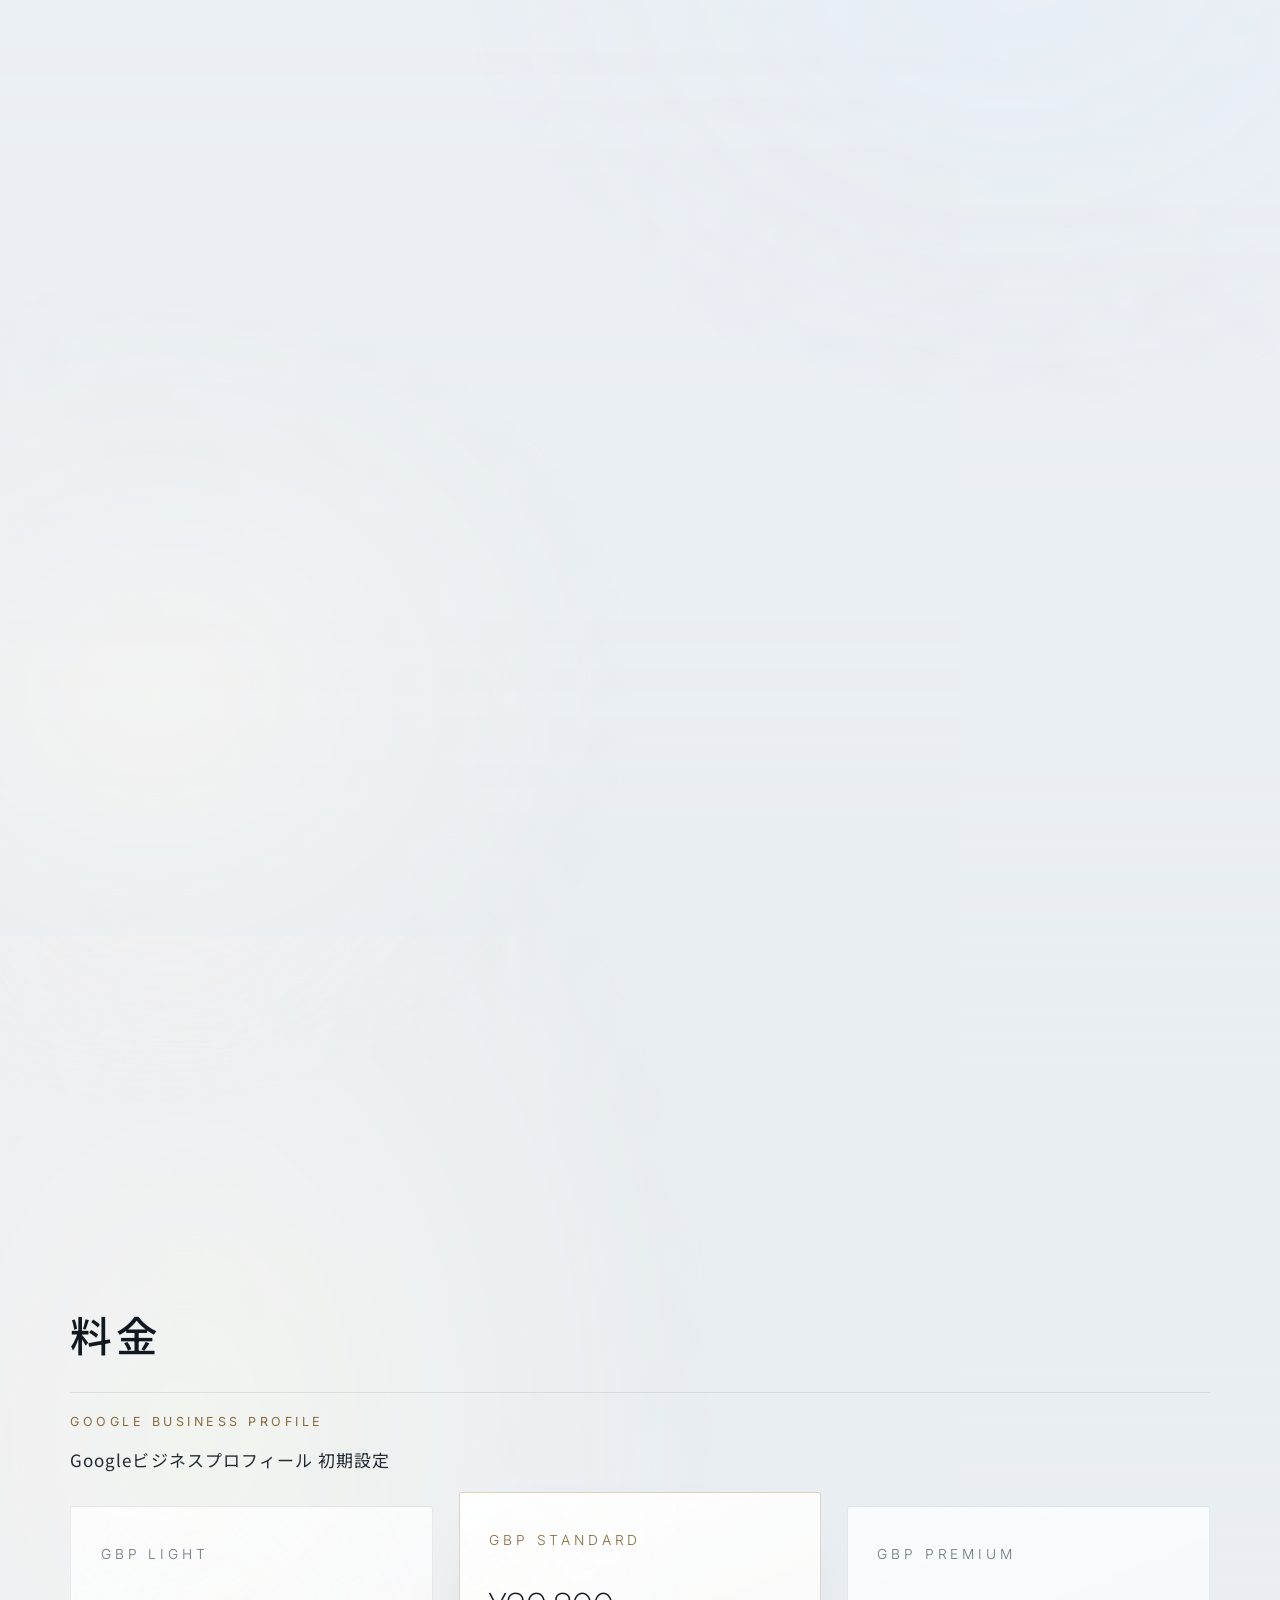
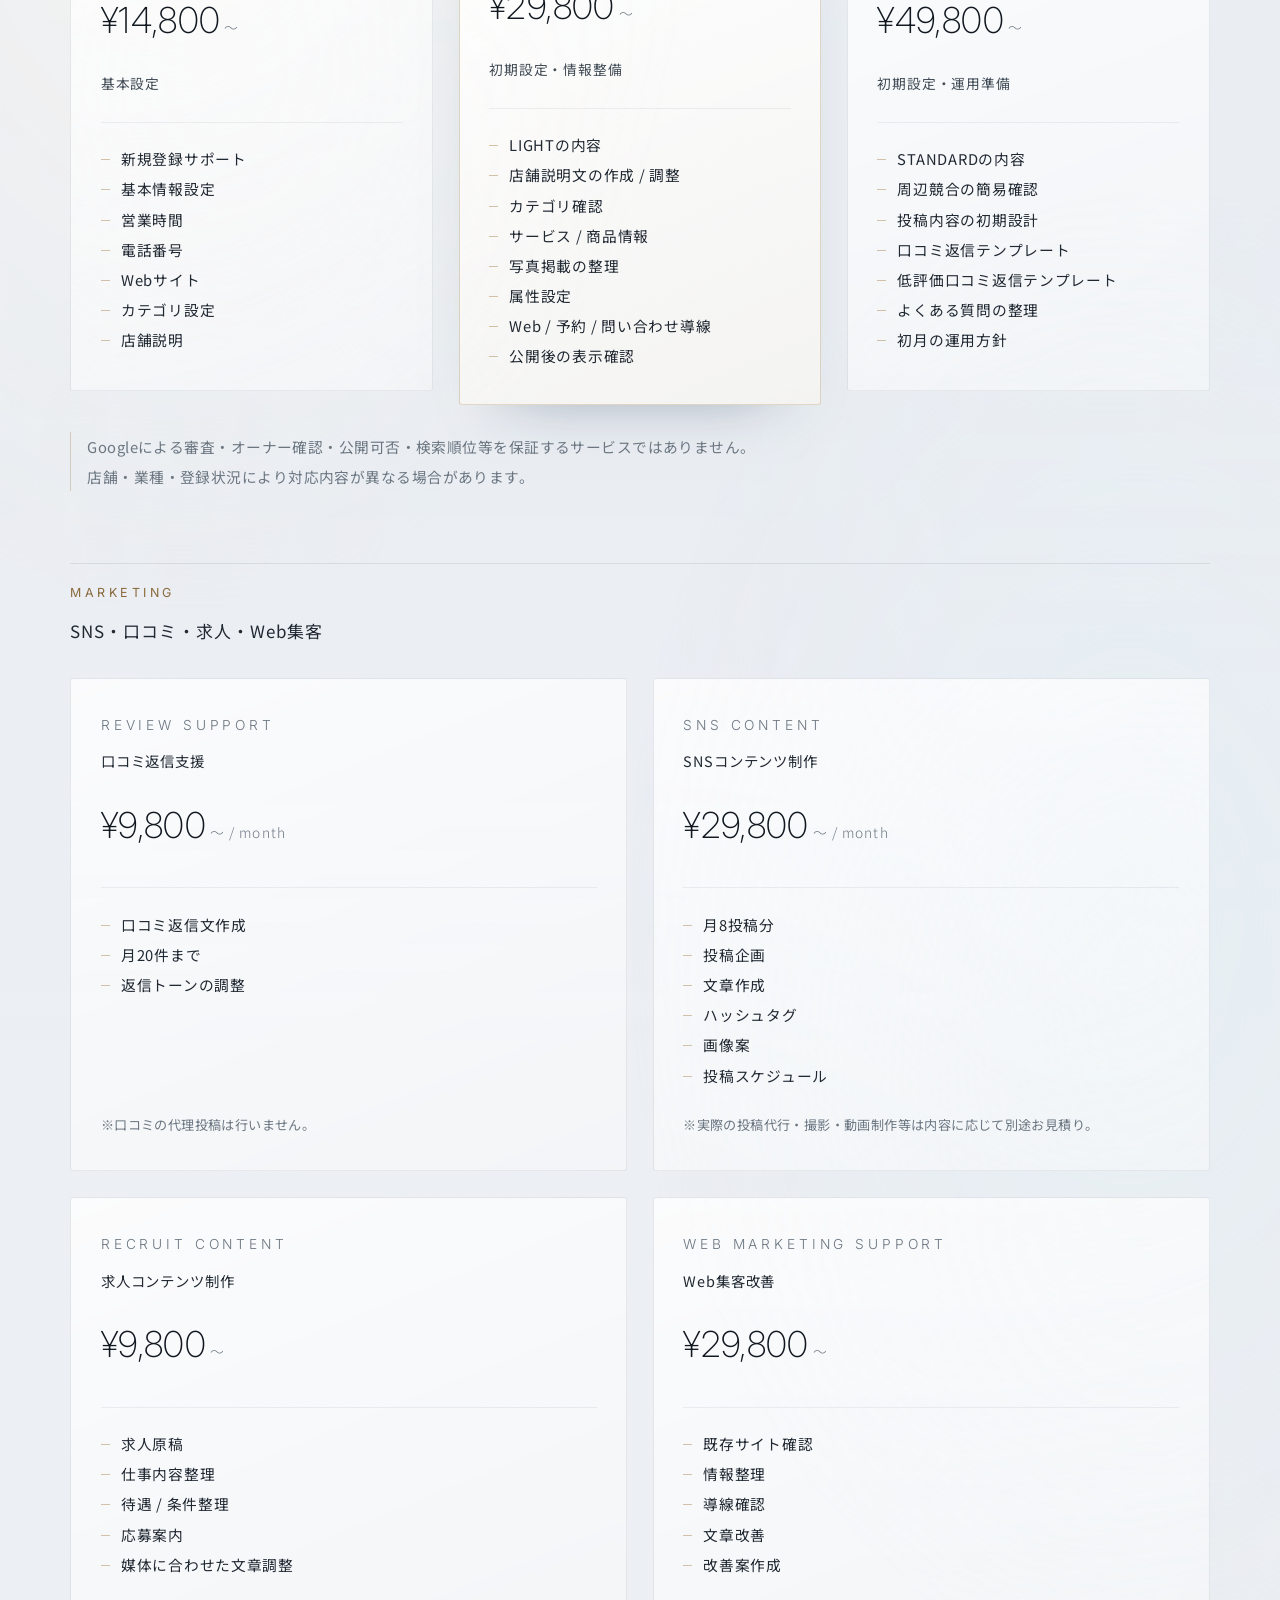
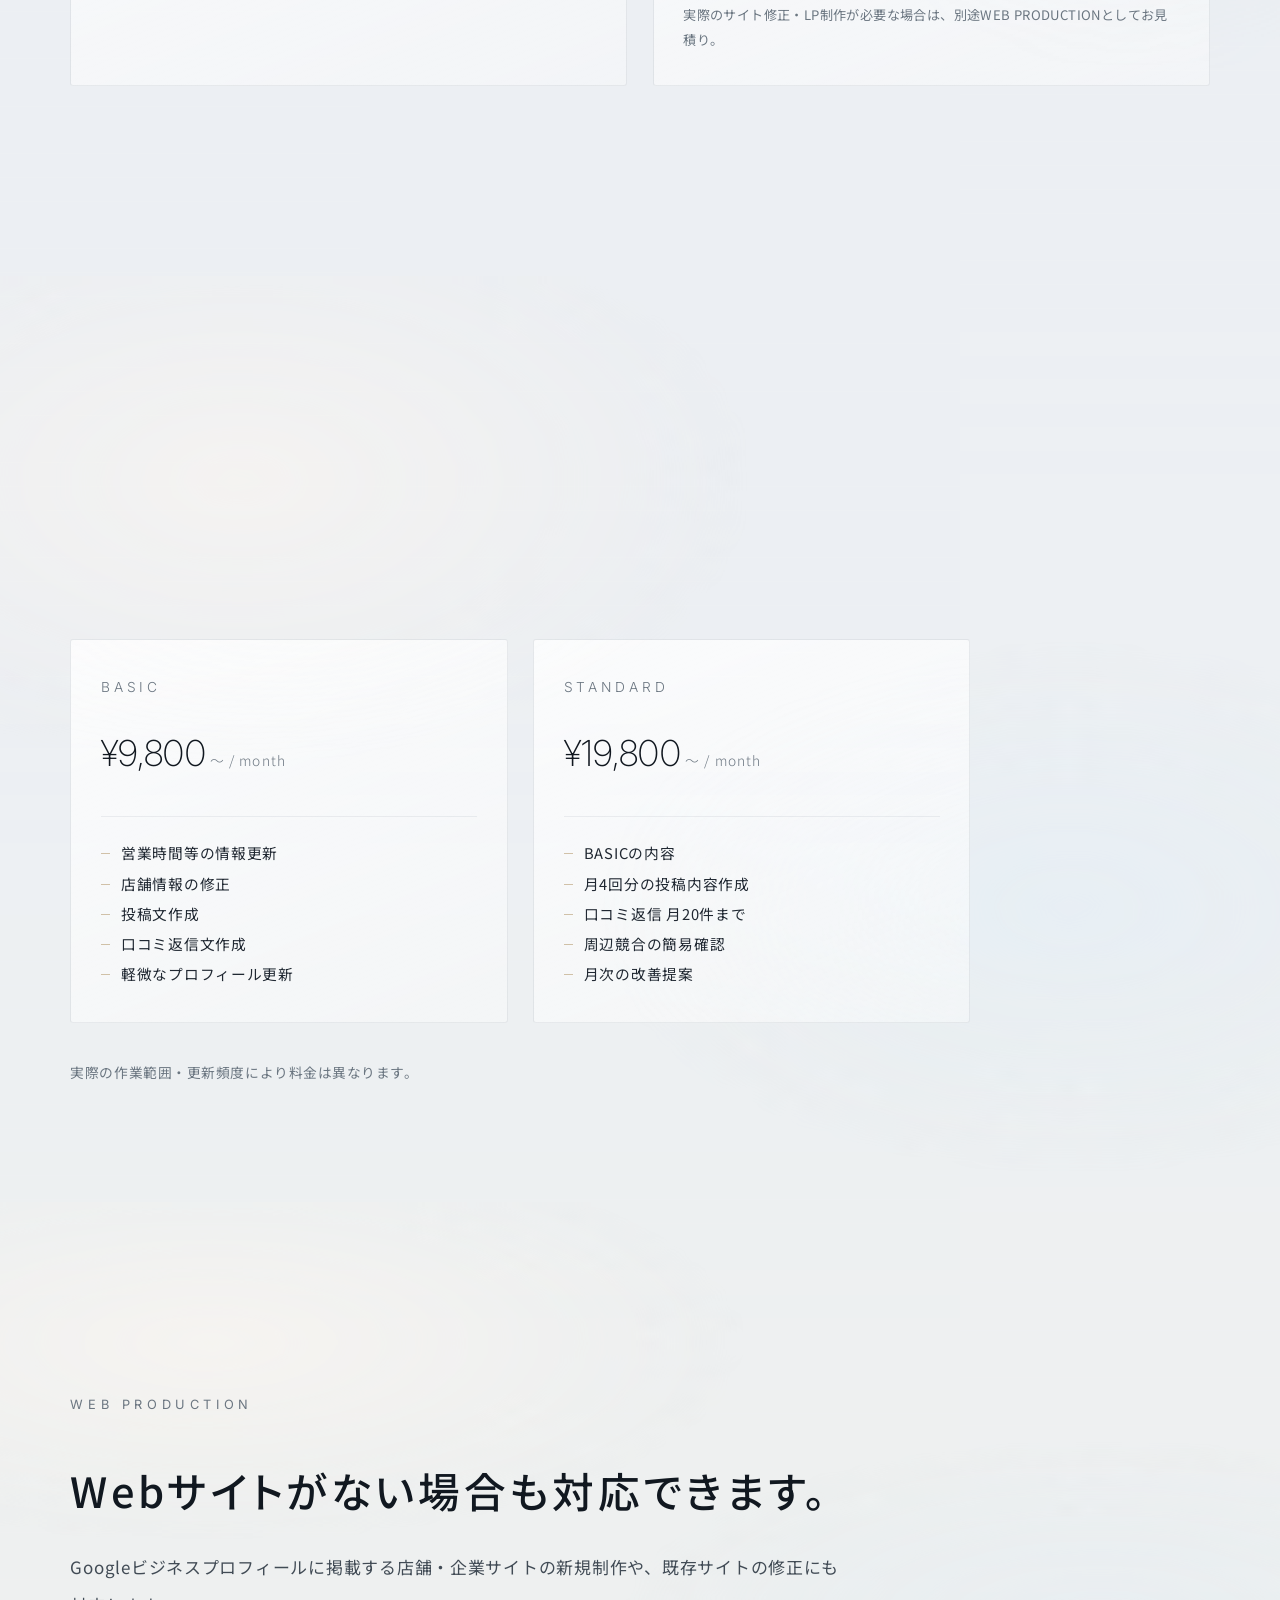
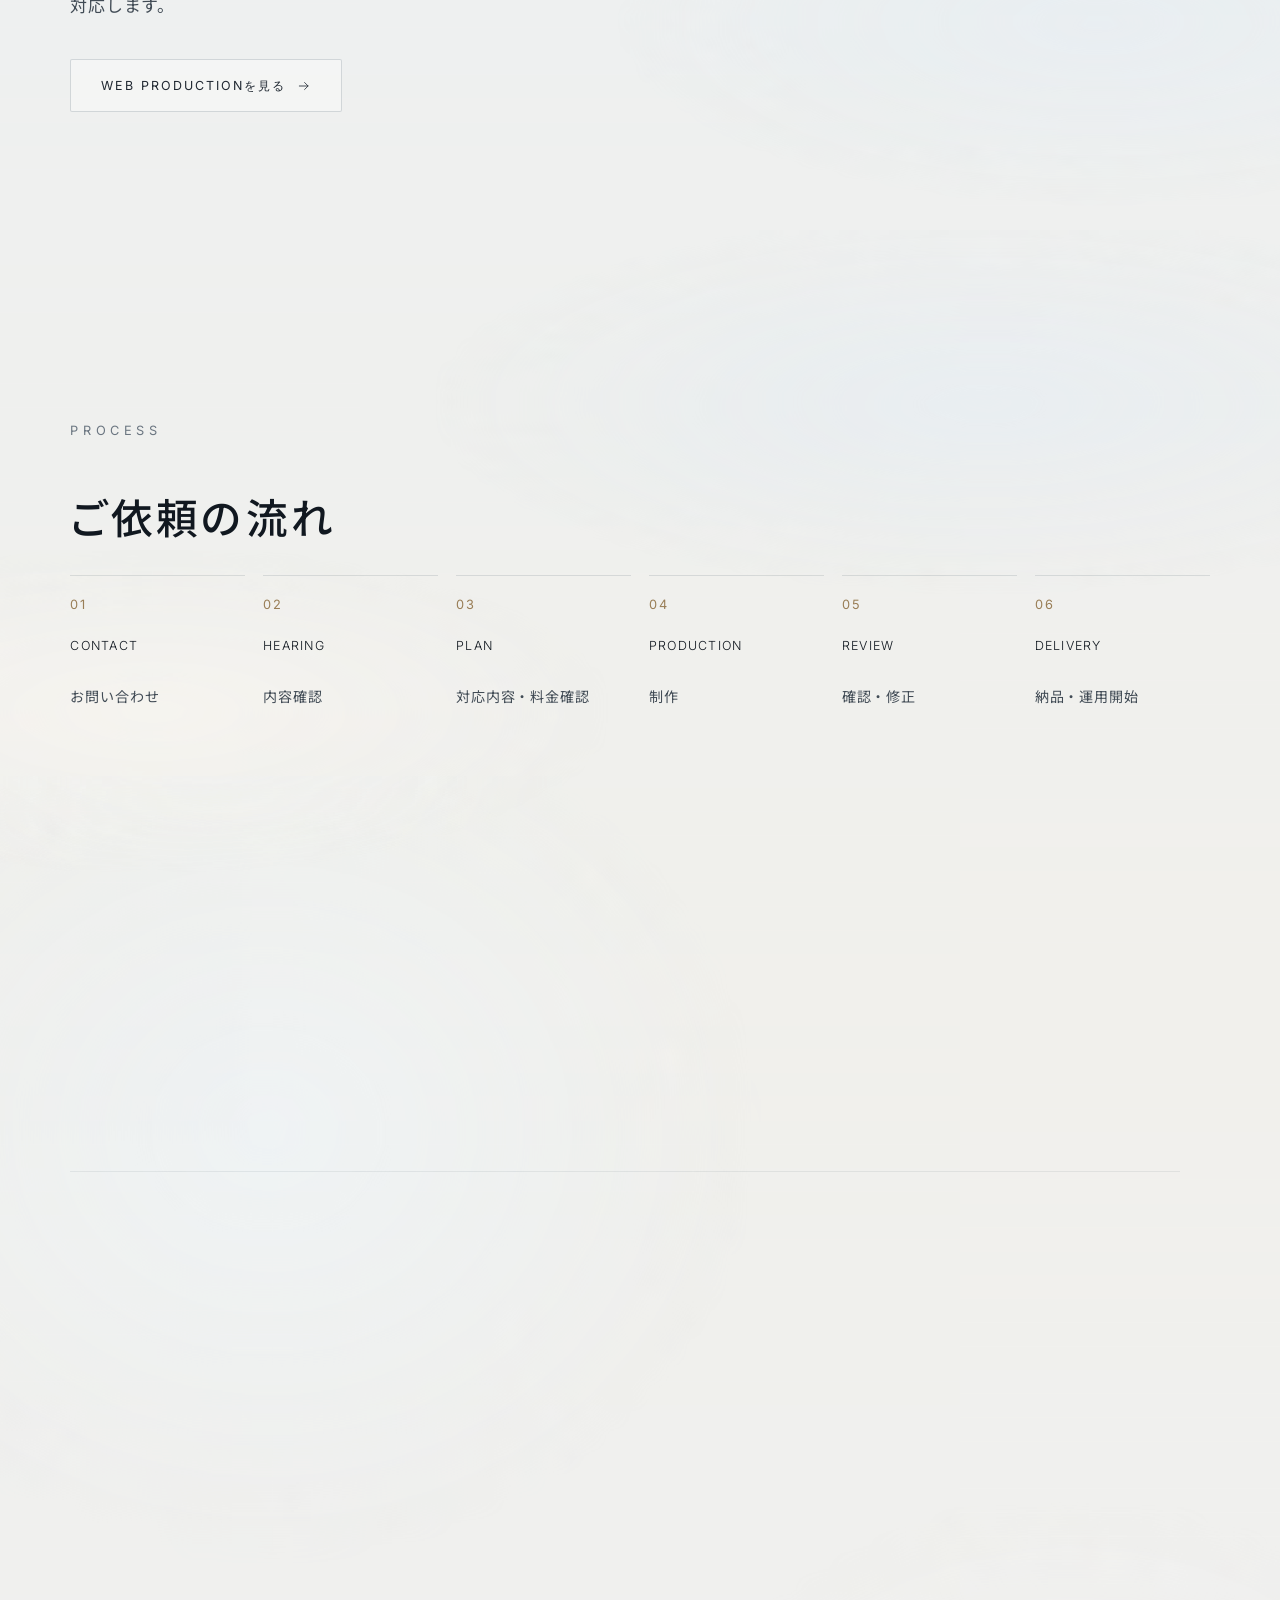
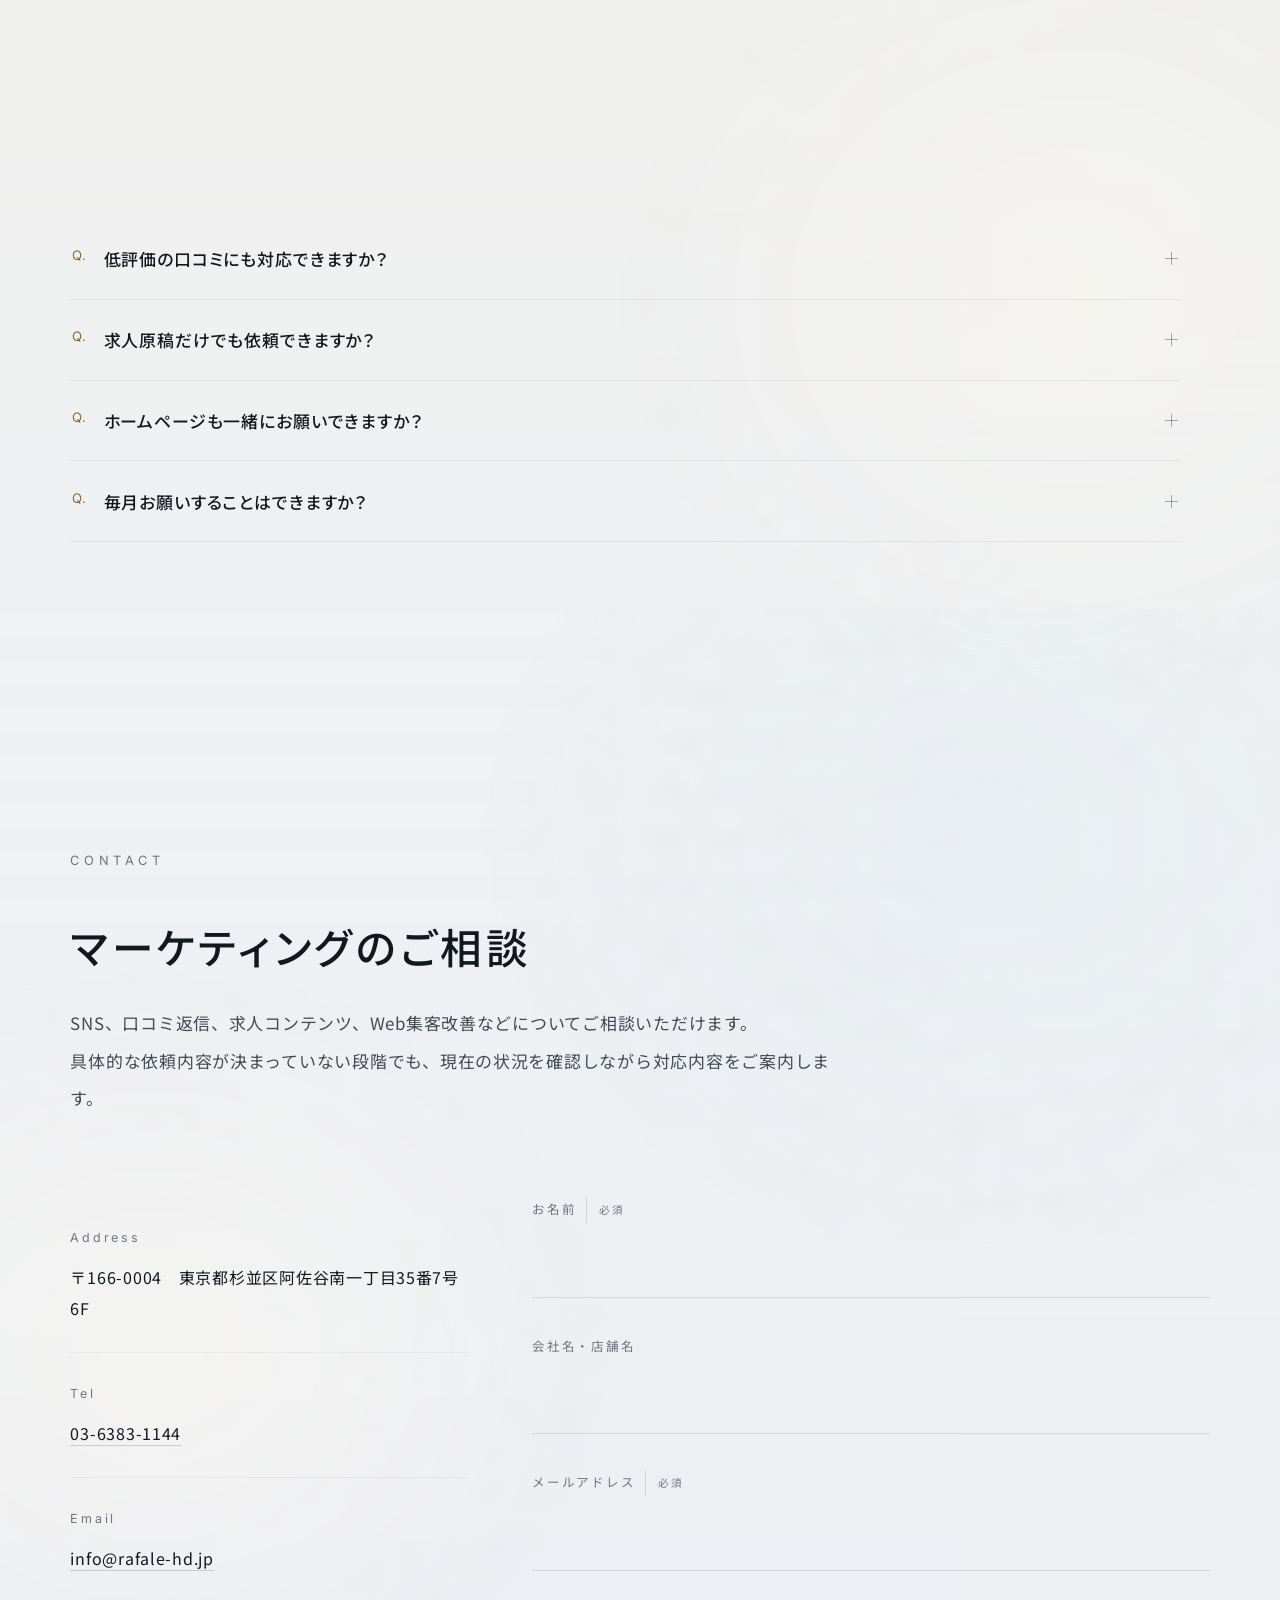
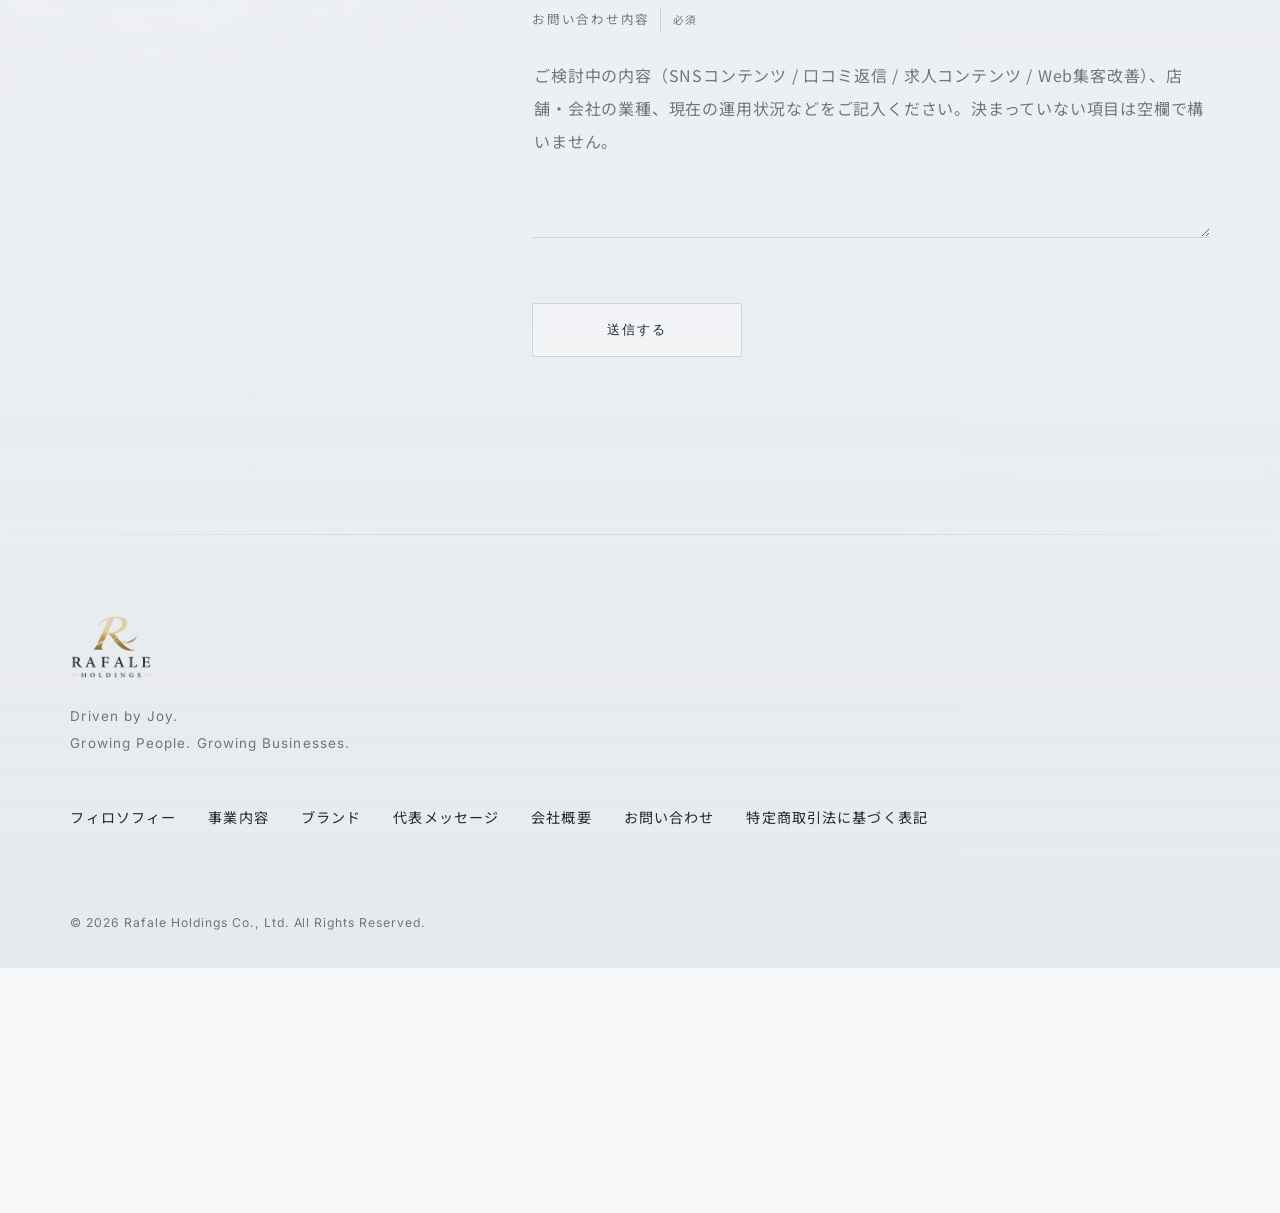
==== commit ba630685: "Replace the Tel placeholder in CONTACT with the phone number Co-Authored-By: Claude Opus 5.5 <norepl" ====
--- a/business/marketing.html
+++ b/business/marketing.html
@@ -877,7 +877,7 @@
           </div>
           <div class="contact-info-row reveal" data-reveal-delay="410">
             <span class="contact-label" lang="en">Tel</span>
-            <span>只今準備中です</span>
+            <span><a href="tel:0363831144">03-6383-1144</a></span>
           </div>
           <div class="contact-info-row reveal" data-reveal-delay="490">
             <span class="contact-label" lang="en">Email</span>
--- a/css/style.css
+++ b/css/style.css
@@ -1633,6 +1633,9 @@
   font-size: clamp(0.98rem, 1.7vw, 1.06rem); line-height: 2.1;
   color: var(--ink); font-weight: 400; letter-spacing: 0.05em;
 }
+/* 電話番号などのリンクは CONTACT（.contact-info-row a）と同じ細い下線で示す */
+.info-row dd a { border-bottom: 1px solid rgba(30, 50, 70, 0.2); transition: border-color 0.5s var(--ease), color 0.5s var(--ease); }
+.info-row dd a:hover { color: #4E7FA4; border-color: #4E7FA4; }
 .info-list-inline { display: flex; flex-wrap: wrap; gap: 10px 30px; }
 .info-list-inline li { color: var(--ink-2); }
 
